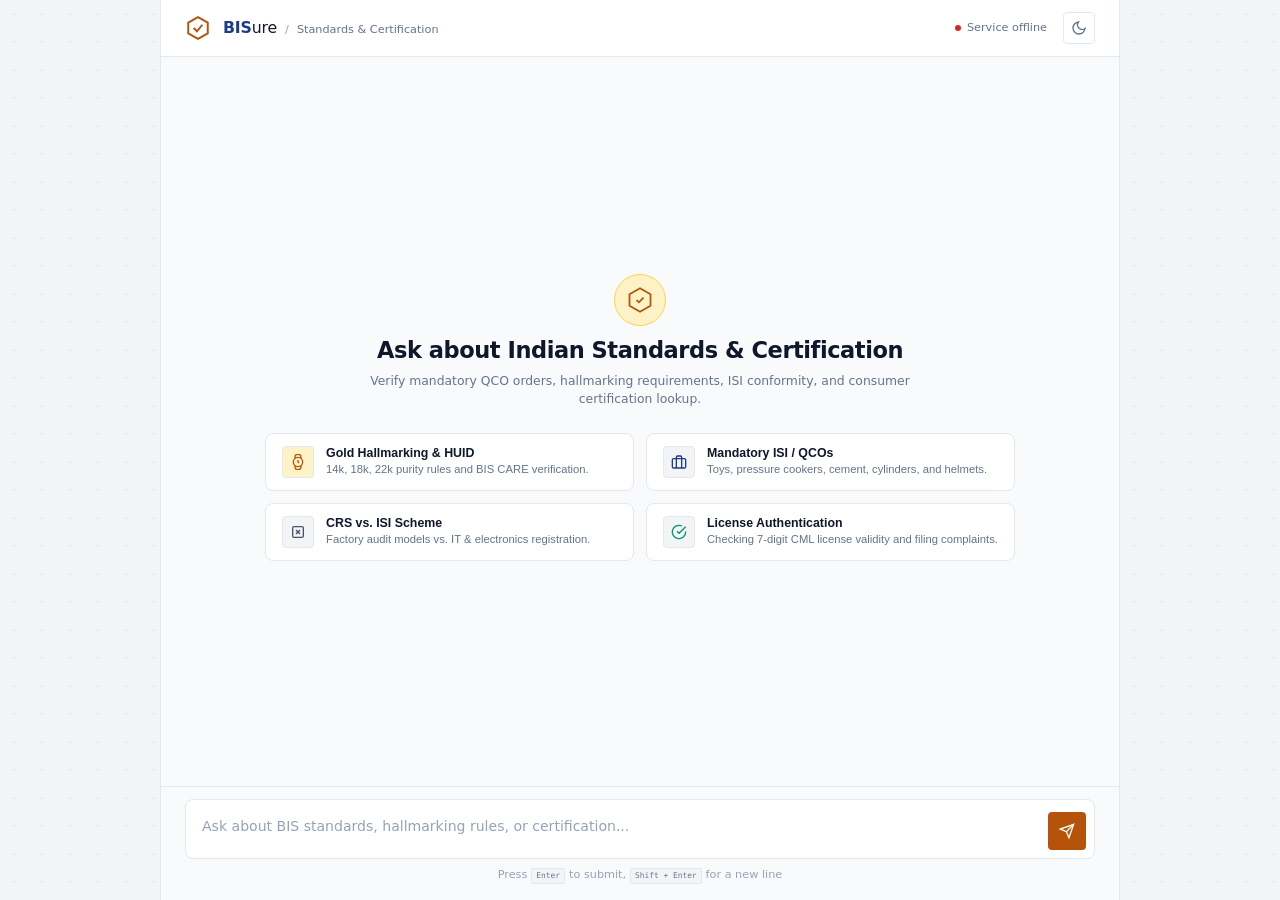
==== index.html @ bd4b6038 "Add files via upload" ====
<!DOCTYPE html>
<html lang="en">
<head>
  <meta charset="UTF-8" />
  <meta name="viewport" content="width=device-width, initial-scale=1.0" />
  <title>BISure — Indian Standards Assistant</title>
  <link rel="stylesheet" href="style.css" />
</head>
<body>
  <main class="chat-app" role="main">
    <header class="chat-header">
      <div class="brand-group">
        <!-- Geometric Hexagonal Certification Stamp Icon -->
        <svg class="brand-mark" viewBox="0 0 24 24" fill="none" stroke="currentColor" stroke-width="1.8" aria-hidden="true">
          <polygon points="12 2 21 7 21 17 12 22 3 17 3 7 12 2"></polygon>
          <polyline points="8 12 11 15 16 9"></polyline>
        </svg>
        <div class="brand-text">
          <h1 class="brand-title"><span class="brand-bold">BIS</span>ure</h1>
          <span class="brand-divider" aria-hidden="true">/</span>
          <span class="brand-tag">Standards &amp; Certification</span>
        </div>
      </div>

      <div class="header-controls">
        <div id="connection-status" class="status-indicator" role="status" title="Checking the local BISure service">
          <span class="status-dot" aria-hidden="true"></span>
          <span class="status-label">Checking service</span>
        </div>

        <button id="theme-toggle" class="theme-toggle-btn" type="button" aria-label="Switch color theme" title="Toggle theme">
          <svg class="theme-icon sun-icon" viewBox="0 0 24 24" fill="none" stroke="currentColor" stroke-width="2" aria-hidden="true">
            <circle cx="12" cy="12" r="5"></circle>
            <line x1="12" y1="1" x2="12" y2="3"></line>
            <line x1="12" y1="21" x2="12" y2="23"></line>
            <line x1="4.22" y1="4.22" x2="5.64" y2="5.64"></line>
            <line x1="18.36" y1="18.36" x2="19.78" y2="19.78"></line>
            <line x1="1" y1="12" x2="3" y2="12"></line>
            <line x1="21" y1="12" x2="23" y2="12"></line>
            <line x1="4.22" y1="19.78" x2="5.64" y2="18.36"></line>
            <line x1="18.36" y1="5.64" x2="19.78" y2="4.22"></line>
          </svg>
          <svg class="theme-icon moon-icon" viewBox="0 0 24 24" fill="none" stroke="currentColor" stroke-width="2" aria-hidden="true">
            <path d="M21 12.79A9 9 0 1 1 11.21 3 7 7 0 0 0 21 12.79z"></path>
          </svg>
        </button>
      </div>
    </header>

    <section id="message-list" class="message-list" aria-live="polite" aria-label="Conversation thread">
      <!-- Domain-Specific Empty State -->
      <div id="empty-state" class="empty-state">
        <div class="empty-hero">
          <div class="hero-stamp" aria-hidden="true">
            <svg viewBox="0 0 24 24" fill="none" stroke="currentColor" stroke-width="1.5">
              <polygon points="12 2 21 7 21 17 12 22 3 17 3 7 12 2"></polygon>
              <polyline points="9 12 11 14 15 10"></polyline>
            </svg>
          </div>
          <h2 class="hero-heading">Ask about Indian Standards &amp; Certification</h2>
          <p class="hero-subtext">
            Verify mandatory QCO orders, hallmarking requirements, ISI conformity, and consumer certification lookup.
          </p>
        </div>

        <div class="category-grid" aria-label="Sample questions">
          <button type="button" class="category-card" data-prompt="What are the mandatory gold hallmarking rules, carats covered, and how to verify a 6-digit HUID?">
            <div class="card-icon card-icon-gold">
              <svg viewBox="0 0 24 24" fill="none" stroke="currentColor" stroke-width="2" aria-hidden="true">
                <circle cx="12" cy="12" r="7"></circle>
                <polyline points="12 9 12 12 13.5 13.5"></polyline>
                <path d="M16.51 17.35l-.35 3.83a2 2 0 0 1-2 1.82H9.83a2 2 0 0 1-2-1.82l-.35-3.83m.01-10.7l.35-3.83A2 2 0 0 1 9.83 1h4.35a2 2 0 0 1 2 1.82l.35 3.83"></path>
              </svg>
            </div>
            <div class="card-text">
              <span class="card-title">Gold Hallmarking &amp; HUID</span>
              <span class="card-desc">14k, 18k, 22k purity rules and BIS CARE verification.</span>
            </div>
          </button>

          <button type="button" class="category-card" data-prompt="Which consumer and industrial products fall under mandatory ISI certification under QCOs?">
            <div class="card-icon card-icon-navy">
              <svg viewBox="0 0 24 24" fill="none" stroke="currentColor" stroke-width="2" aria-hidden="true">
                <rect x="2" y="7" width="20" height="14" rx="2" ry="2"></rect>
                <path d="M16 21V5a2 2 0 0 0-2-2h-4a2 2 0 0 0-2 2v16"></path>
              </svg>
            </div>
            <div class="card-text">
              <span class="card-title">Mandatory ISI / QCOs</span>
              <span class="card-desc">Toys, pressure cookers, cement, cylinders, and helmets.</span>
            </div>
          </button>

          <button type="button" class="category-card" data-prompt="What is the difference between the ISI mark scheme and the Compulsory Registration Scheme (CRS) for electronics?">
            <div class="card-icon card-icon-slate">
              <svg viewBox="0 0 24 24" fill="none" stroke="currentColor" stroke-width="2" aria-hidden="true">
                <rect x="4" y="4" width="16" height="16" rx="2"></rect>
                <line x1="9" y1="9" x2="15" y2="15"></line>
                <line x1="15" y1="9" x2="9" y2="15"></line>
              </svg>
            </div>
            <div class="card-text">
              <span class="card-title">CRS vs. ISI Scheme</span>
              <span class="card-desc">Factory audit models vs. IT &amp; electronics registration.</span>
            </div>
          </button>

          <button type="button" class="category-card" data-prompt="How can a consumer check if a manufacturer's CML number on an ISI mark is authentic?">
            <div class="card-icon card-icon-teal">
              <svg viewBox="0 0 24 24" fill="none" stroke="currentColor" stroke-width="2" aria-hidden="true">
                <path d="M22 11.08V12a10 10 0 1 1-5.93-9.14"></path>
                <polyline points="22 4 12 14.01 9 11.01"></polyline>
              </svg>
            </div>
            <div class="card-text">
              <span class="card-title">License Authentication</span>
              <span class="card-desc">Checking 7-digit CML license validity and filing complaints.</span>
            </div>
          </button>
        </div>
      </div>
    </section>

    <div class="input-container">
      <form id="chat-form" class="chat-form" autocomplete="off">
        <label for="user-input" class="visually-hidden">Question for BIS Assistant</label>
        <div class="input-wrapper">
          <textarea
            id="user-input"
            name="query"
            placeholder="Ask about BIS standards, hallmarking rules, or certification..."
            required
            rows="1"
            aria-describedby="input-hint"
          ></textarea>
          <button id="send-button" type="submit" aria-label="Send query">
            <svg class="send-icon" viewBox="0 0 24 24" fill="none" stroke="currentColor" stroke-width="2" aria-hidden="true">
              <line x1="22" y1="2" x2="11" y2="13"></line>
              <polygon points="22 2 15 22 11 13 2 9 22 2"></polygon>
            </svg>
            <svg class="spinner-icon" viewBox="0 0 24 24" fill="none" stroke="currentColor" stroke-width="2.5" aria-hidden="true" hidden>
              <circle cx="12" cy="12" r="9" stroke-opacity="0.25"></circle>
              <path d="M12 3a9 9 0 0 1 9 9" stroke-linecap="round"></path>
            </svg>
          </button>
        </div>
        <p id="input-hint" class="input-hint">Press <kbd>Enter</kbd> to submit, <kbd>Shift + Enter</kbd> for a new line</p>
      </form>
    </div>
  </main>

  <script src="config.js"></script>
  <script src="script.js"></script>
</body>
</html>
---- style.css ----
/* BISure Assistant — Production CSS */
/* Strict zero-dependency stylesheet optimized for low-end devices */

*, *::before, *::after { 
  box-sizing: border-box; 
}

[hidden] {
  display: none !important;
}

/* Base Light Theme Tokens */
:root {
  --font-sans: system-ui, -apple-system, BlinkMacSystemFont, "Segoe UI", Roboto, "Helvetica Neue", Arial, sans-serif;
  --font-mono: "SF Mono", "Segoe UI Menlo", Consolas, monospace;

  /* Spacing Scale */
  --space-0: 0px;
  --space-1: 4px;
  --space-2: 8px;
  --space-3: 12px;
  --space-4: 16px;
  --space-5: 20px;
  --space-6: 24px;
  --space-8: 32px;

  /* Typography */
  --font-size-xs: 0.75rem;
  --font-size-sm: 0.825rem;
  --font-size-base: 0.9375rem;
  --font-size-md: 1.05rem;
  --font-size-lg: 1.25rem;
  --font-size-xl: 1.5rem;

  --radius-sm: 4px;
  --radius-md: 8px;
  --radius-lg: 12px;

  /* Animations strictly transform/opacity */
  --duration-fast: 150ms;
  --duration-base: 250ms;
  --ease-standard: cubic-bezier(0.16, 1, 0.3, 1);

  /* Light Theme Colors */
  --color-canvas: #f2f4f7;
  --color-app-bg: #f9fafb;
  --color-surface: #ffffff;
  --color-surface-elevated: #f3f4f6;
  --color-border: #e2e8f0;
  --color-border-subtle: #cbd5e1;

  --color-text: #0f172a;
  --color-text-muted: #64748b;
  --color-text-subtle: #94a3b8;

  /* Brand Colors: Deep BIS Navy & Hallmarking Gold */
  --color-primary: #1e3a8a;
  --color-primary-hover: #172554;
  --color-accent: #b45309;
  --color-accent-hover: #92400e;
  --color-accent-subtle: #fef3c7;
  --color-accent-border: #fcd34d;

  --color-user-bg: #f0f4fa;
  --color-user-border: #cbd5e1;
  --color-assistant-bg: #ffffff;
  --color-assistant-border: #e2e8f0;
  --color-assistant-accent: #1e3a8a;

  --color-error: #dc2626;
  --color-error-bg: #fef2f2;
  --color-error-border: #fca5a5;

  --color-success: #059669;
  --color-focus: #1e3a8a;

  /* Single-layer shadow for 2GB performance */
  --shadow-sm: 0 1px 2px rgba(0, 0, 0, 0.05);
  --shadow-md: 0 2px 6px rgba(0, 0, 0, 0.08);
}

/* Explicit Dark Theme via Attribute or Media Fallback */
:root[data-theme="dark"] {
  --color-canvas: #090d16;
  --color-app-bg: #0d1322;
  --color-surface: #131b2e;
  --color-surface-elevated: #1a243d;
  --color-border: #1e293b;
  --color-border-subtle: #334155;

  --color-text: #f8fafc;
  --color-text-muted: #94a3b8;
  --color-text-subtle: #64748b;

  --color-primary: #60a5fa;
  --color-primary-hover: #93c5fd;
  --color-accent: #f59e0b;
  --color-accent-hover: #fbbf24;
  --color-accent-subtle: #241c0f;
  --color-accent-border: #78350f;

  --color-user-bg: #1e293b;
  --color-user-border: #334155;
  --color-assistant-bg: #131b2e;
  --color-assistant-border: #1e293b;
  --color-assistant-accent: #f59e0b;

  --color-error: #f87171;
  --color-error-bg: #281414;
  --color-error-border: #7f1d1d;

  --color-success: #34d399;
  --color-focus: #60a5fa;

  --shadow-sm: none;
  --shadow-md: none;
}

@media (prefers-color-scheme: dark) {
  :root:not([data-theme="light"]) {
    --color-canvas: #090d16;
    --color-app-bg: #0d1322;
    --color-surface: #131b2e;
    --color-surface-elevated: #1a243d;
    --color-border: #1e293b;
    --color-border-subtle: #334155;

    --color-text: #f8fafc;
    --color-text-muted: #94a3b8;
    --color-text-subtle: #64748b;

    --color-primary: #60a5fa;
    --color-primary-hover: #93c5fd;
    --color-accent: #f59e0b;
    --color-accent-hover: #fbbf24;
    --color-accent-subtle: #241c0f;
    --color-accent-border: #78350f;

    --color-user-bg: #1e293b;
    --color-user-border: #334155;
    --color-assistant-bg: #131b2e;
    --color-assistant-border: #1e293b;
    --color-assistant-accent: #f59e0b;

    --color-error: #f87171;
    --color-error-bg: #281414;
    --color-error-border: #7f1d1d;

    --color-success: #34d399;
    --color-focus: #60a5fa;

    --shadow-sm: none;
    --shadow-md: none;
  }
}

/* ---------- Global Body & Desktop Texture ---------- */
html, body {
  height: 100%;
  margin: 0;
  font-family: var(--font-sans);
  font-size: var(--font-size-base);
  line-height: 1.5;
  color: var(--color-text);
  background-color: var(--color-canvas);
  -webkit-font-smoothing: antialiased;
  transition: background-color var(--duration-fast), color var(--duration-fast);
}

/* Subtle dot-grid void pattern restricted to desktop viewports */
@media (min-width: 960px) {
  body {
    background-image: radial-gradient(var(--color-border) 1px, transparent 1px);
    background-size: 28px 28px;
  }
}

.visually-hidden {
  position: absolute;
  width: 1px;
  height: 1px;
  padding: 0;
  margin: -1px;
  overflow: hidden;
  clip: rect(0, 0, 0, 0);
  white-space: nowrap;
  border: 0;
}

/* ---------- Core Layout ---------- */
.chat-app {
  display: flex;
  flex-direction: column;
  height: 100dvh;
  max-width: 960px; /* Widened for presentation scale without mobile stretching */
  margin: 0 auto;
  width: 100%;
  background-color: var(--color-app-bg);
  border-left: 1px solid var(--color-border);
  border-right: 1px solid var(--color-border);
  position: relative;
  overflow: hidden;
}

/* ---------- Header ---------- */
.chat-header {
  display: flex;
  align-items: center;
  justify-content: space-between;
  padding: var(--space-3) var(--space-6);
  background-color: var(--color-surface);
  border-bottom: 1px solid var(--color-border);
  z-index: 10;
}

.brand-group {
  display: flex;
  align-items: center;
  gap: var(--space-3);
}

.brand-mark {
  width: 26px;
  height: 26px;
  color: var(--color-accent);
  flex-shrink: 0;
}

.brand-text {
  display: flex;
  align-items: baseline;
  gap: var(--space-2);
}

.brand-title {
  margin: 0;
  font-size: var(--font-size-md);
  font-weight: 500;
  letter-spacing: -0.01em;
  color: var(--color-text);
}

.brand-bold {
  font-weight: 800;
  color: var(--color-primary);
}

.brand-divider {
  color: var(--color-text-subtle);
  font-size: var(--font-size-xs);
}

.brand-tag {
  font-size: var(--font-size-xs);
  color: var(--color-text-muted);
  font-weight: 400;
}

.header-controls {
  display: flex;
  align-items: center;
  gap: var(--space-4);
}

.status-indicator {
  display: flex;
  align-items: center;
  gap: 6px;
  font-size: var(--font-size-xs);
  color: var(--color-text-muted);
}

.status-dot {
  width: 6px;
  height: 6px;
  background-color: var(--color-success);
  border-radius: 50%;
}

.status-indicator.is-offline .status-dot {
  background-color: var(--color-error);
}

.status-indicator.is-checking .status-dot {
  background-color: var(--color-accent);
  animation: statusPulse 1.2s ease-in-out infinite;
}

@keyframes statusPulse {
  50% { opacity: 0.45; }
}

.theme-toggle-btn {
  display: flex;
  align-items: center;
  justify-content: center;
  width: 32px;
  height: 32px;
  padding: 0;
  border: 1px solid var(--color-border);
  background-color: var(--color-surface);
  color: var(--color-text-muted);
  border-radius: var(--radius-sm);
  cursor: pointer;
  transition: color var(--duration-fast), border-color var(--duration-fast);
}

.theme-toggle-btn:hover {
  color: var(--color-text);
  border-color: var(--color-text-muted);
}

.theme-icon {
  width: 16px;
  height: 16px;
}

/* Sun/moon icon swap based on applied theme */
:root[data-theme="dark"] .sun-icon { display: block; }
:root[data-theme="dark"] .moon-icon { display: none; }
:root:not([data-theme="dark"]) .sun-icon { display: none; }
:root:not([data-theme="dark"]) .moon-icon { display: block; }

@media (prefers-color-scheme: dark) {
  :root:not([data-theme="light"]):not([data-theme="dark"]) .sun-icon { display: block; }
  :root:not([data-theme="light"]):not([data-theme="dark"]) .moon-icon { display: none; }
}

/* ---------- Empty State & Categorization Grid ---------- */
.empty-state {
  display: flex;
  flex-direction: column;
  align-items: center;
  justify-content: center;
  flex: 1;
  max-width: 800px;
  margin: auto;
  padding: var(--space-8) var(--space-6);
  text-align: center;
  gap: var(--space-6);
}

.hero-stamp {
  display: inline-flex;
  align-items: center;
  justify-content: center;
  width: 52px;
  height: 52px;
  color: var(--color-accent);
  background-color: var(--color-accent-subtle);
  border: 1px solid var(--color-accent-border);
  border-radius: 50%;
  margin-bottom: var(--space-2);
}

.hero-stamp svg {
  width: 28px;
  height: 28px;
}

.hero-heading {
  margin: 0 0 var(--space-1);
  font-size: var(--font-size-xl);
  font-weight: 700;
  letter-spacing: -0.02em;
  color: var(--color-text);
}

.hero-subtext {
  max-width: 540px;
  margin: 0 auto;
  font-size: var(--font-size-sm);
  color: var(--color-text-muted);
  line-height: 1.5;
}

.category-grid {
  display: grid;
  grid-template-columns: repeat(2, 1fr);
  gap: var(--space-3);
  width: 100%;
}

.category-card {
  display: flex;
  align-items: flex-start;
  gap: var(--space-3);
  padding: var(--space-3) var(--space-4);
  background-color: var(--color-surface);
  border: 1px solid var(--color-border);
  border-radius: var(--radius-md);
  cursor: pointer;
  text-align: left;
  transition: transform var(--duration-fast), border-color var(--duration-fast);
}

.category-card:hover {
  border-color: var(--color-primary);
  transform: translateY(-1px);
}

.card-icon {
  display: flex;
  align-items: center;
  justify-content: center;
  width: 32px;
  height: 32px;
  border-radius: var(--radius-sm);
  flex-shrink: 0;
  border: 1px solid var(--color-border);
}

.card-icon svg {
  width: 16px;
  height: 16px;
}

.card-icon-gold {
  color: var(--color-accent);
  background-color: var(--color-accent-subtle);
}

.card-icon-navy {
  color: var(--color-primary);
  background-color: var(--color-surface-elevated);
}

.card-icon-slate {
  color: #475569;
  background-color: var(--color-surface-elevated);
}

.card-icon-teal {
  color: var(--color-success);
  background-color: var(--color-surface-elevated);
}

.card-text {
  display: flex;
  flex-direction: column;
}

.card-title {
  font-size: var(--font-size-sm);
  font-weight: 600;
  color: var(--color-text);
}

.card-desc {
  font-size: var(--font-size-xs);
  color: var(--color-text-muted);
  line-height: 1.35;
  margin-top: 2px;
}

/* ---------- Message Viewport ---------- */
.message-list {
  flex: 1;
  overflow-y: auto;
  padding: var(--space-6) var(--space-8) var(--space-8);
  display: flex;
  flex-direction: column;
  gap: var(--space-5);
  overscroll-behavior: contain;
  scrollbar-width: thin;
}

.message {
  display: flex;
  flex-direction: column;
  gap: var(--space-1);
  max-width: 82%;
  width: fit-content;
  word-wrap: break-word;
  position: relative;
  animation: slideUp var(--duration-base) var(--ease-standard);
}

@keyframes slideUp {
  from { opacity: 0; transform: translateY(8px); }
  to { opacity: 1; transform: translateY(0); }
}

/* User Message: Clean pill card */
.message-user {
  align-self: flex-end;
  background-color: var(--color-user-bg);
  border: 1px solid var(--color-user-border);
  border-radius: var(--radius-lg);
  border-bottom-right-radius: 2px;
  padding: var(--space-3) var(--space-4);
}

/* Assistant Message: Distinct Card with Accented Left Spine */
.message-assistant {
  align-self: flex-start;
  background-color: var(--color-assistant-bg);
  border: 1px solid var(--color-assistant-border);
  border-left: 3px solid var(--color-assistant-accent);
  border-radius: var(--radius-md);
  padding: var(--space-3) var(--space-4);
  box-shadow: var(--shadow-sm);
}

.message-role {
  font-size: var(--font-size-xs);
  font-weight: 700;
  text-transform: uppercase;
  letter-spacing: 0.05em;
  color: var(--color-text-muted);
  margin-bottom: 2px;
}

.message-body {
  font-size: var(--font-size-base);
  line-height: 1.6;
  color: var(--color-text);
}

.message-body p {
  margin: 0 0 var(--space-2) 0;
}

.message-body p:last-child {
  margin-bottom: 0;
}

.message-body ul {
  margin: var(--space-1) 0 var(--space-2) 0;
  padding-left: var(--space-4);
}

.message-body li {
  margin-bottom: var(--space-1);
}

.message-body code {
  font-family: var(--font-mono);
  font-size: 0.88em;
  padding: 2px 4px;
  background-color: var(--color-surface-elevated);
  border: 1px solid var(--color-border);
  border-radius: var(--radius-sm);
}

/* Floating Actions Toolbar */
.message-actions {
  position: absolute;
  top: var(--space-2);
  display: inline-flex;
  align-items: center;
  gap: 2px;
  opacity: 0;
  transition: opacity var(--duration-fast);
  z-index: 5;
}

.actions-assistant {
  right: var(--space-2);
}

.actions-user {
  left: calc(-1 * (var(--space-6) + 32px));
}

.message:hover .message-actions,
.message-actions:focus-within {
  opacity: 1;
}

.action-btn {
  width: 26px;
  height: 26px;
  padding: 0;
  border: 1px solid var(--color-border);
  background-color: var(--color-surface);
  color: var(--color-text-muted);
  cursor: pointer;
  border-radius: var(--radius-sm);
  display: flex;
  align-items: center;
  justify-content: center;
  transition: color var(--duration-fast);
}

.action-btn svg {
  width: 13px;
  height: 13px;
}

.action-btn:hover {
  color: var(--color-text);
  border-color: var(--color-text-muted);
}

.action-btn.action-success {
  color: var(--color-success) !important;
}

/* Distinct Typing Indicator */
.typing-indicator {
  align-self: flex-start;
  background-color: var(--color-surface-elevated);
  border: 1px dashed var(--color-border-subtle);
  border-left: 3px solid var(--color-border-subtle);
  border-radius: var(--radius-md);
  padding: var(--space-2) var(--space-4);
}

.typing-body {
  display: flex;
  align-items: center;
  gap: var(--space-2);
  color: var(--color-text-muted);
  font-size: var(--font-size-xs);
}

.typing-glyph {
  width: 14px;
  height: 14px;
  color: var(--color-accent);
}

.typing-dots {
  display: flex;
  gap: 3px;
}

.typing-dots span {
  width: 4px;
  height: 4px;
  background-color: var(--color-text-muted);
  border-radius: 50%;
  animation: typingDot 1s ease-in-out infinite;
}

.typing-dots span:nth-child(2) { animation-delay: 200ms; }
.typing-dots span:nth-child(3) { animation-delay: 400ms; }

@keyframes typingDot {
  0%, 60%, 100% { transform: translateY(0); opacity: 0.4; }
  30% { transform: translateY(-3px); opacity: 1; }
}

/* System Failure Notice */
.message-system {
  align-self: flex-start;
  width: 100%;
  max-width: 82%;
  background-color: var(--color-error-bg);
  border: 1px solid var(--color-error-border);
  border-left: 4px solid var(--color-error);
  border-radius: var(--radius-md);
  padding: var(--space-3) var(--space-4);
  gap: var(--space-2);
  animation: slideUp var(--duration-base) var(--ease-standard);
}

.system-header {
  display: flex;
  align-items: center;
  gap: var(--space-2);
  color: var(--color-error);
}

.system-icon {
  width: 15px;
  height: 15px;
  flex-shrink: 0;
}

.system-title {
  font-size: var(--font-size-xs);
  font-weight: 700;
  text-transform: uppercase;
  letter-spacing: 0.05em;
}

.system-content {
  display: flex;
  align-items: center;
  justify-content: space-between;
  gap: var(--space-3);
}

.system-text {
  margin: 0;
  font-size: var(--font-size-sm);
  color: var(--color-text);
  line-height: 1.4;
}

.system-actions {
  display: flex;
  align-items: center;
  gap: var(--space-2);
  flex-shrink: 0;
}

.dismiss-button {
  padding: 4px var(--space-2);
  font-size: var(--font-size-xs);
  font-family: inherit;
  color: var(--color-text-muted);
  background: transparent;
  border: none;
  cursor: pointer;
}

.dismiss-button:hover {
  color: var(--color-text);
  text-decoration: underline;
}

.retry-button {
  display: inline-flex;
  align-items: center;
  gap: 4px;
  padding: 5px var(--space-3);
  font-size: var(--font-size-xs);
  font-weight: 600;
  font-family: inherit;
  color: #ffffff;
  background-color: var(--color-error);
  border: none;
  border-radius: var(--radius-sm);
  cursor: pointer;
  white-space: nowrap;
}

.retry-button svg {
  width: 12px;
  height: 12px;
}

.retry-button:hover:not(:disabled) {
  opacity: 0.9;
}

.retry-button:disabled {
  opacity: 0.5;
  cursor: not-allowed;
}

/* Collapsible Sources */
.message-sources {
  margin-top: var(--space-2);
  border-top: 1px solid var(--color-border);
  padding-top: var(--space-2);
}

.sources-summary {
  display: inline-flex;
  align-items: center;
  gap: var(--space-2);
  cursor: pointer;
  font-size: var(--font-size-xs);
  font-weight: 600;
  color: var(--color-text-muted);
  user-select: none;
}

.sources-badge {
  display: inline-flex;
  align-items: center;
  justify-content: center;
  padding: 1px 6px;
  font-size: var(--font-size-xs);
  font-weight: 700;
  color: var(--color-primary);
  background-color: var(--color-surface-elevated);
  border: 1px solid var(--color-border);
  border-radius: 9999px;
}

.sources-list {
  margin: var(--space-2) 0 0;
  padding: 0;
  list-style: none;
  display: flex;
  flex-direction: column;
  gap: var(--space-2);
}

.source-item {
  display: flex;
  flex-direction: column;
  gap: 2px;
  padding: var(--space-2) var(--space-3);
  background-color: var(--color-surface-elevated);
  border: 1px solid var(--color-border);
  border-radius: var(--radius-sm);
  font-size: var(--font-size-xs);
}

.source-title {
  font-weight: 600;
  color: var(--color-primary);
}

.source-snippet {
  color: var(--color-text-muted);
  display: -webkit-box;
  -webkit-line-clamp: 3;
  -webkit-box-orient: vertical;
  overflow: hidden;
  text-overflow: ellipsis;
  line-height: 1.4;
}

/* ---------- Sticky Bottom Input Area ---------- */
.input-container {
  position: sticky;
  bottom: 0;
  padding: var(--space-3) var(--space-6) var(--space-4);
  background-color: var(--color-app-bg);
  border-top: 1px solid var(--color-border);
  z-index: 10;
}

.chat-form {
  display: flex;
  flex-direction: column;
  gap: var(--space-1);
}

.input-wrapper {
  display: flex;
  gap: var(--space-2);
  align-items: flex-end;
  background-color: var(--color-surface);
  border: 1px solid var(--color-border);
  border-radius: var(--radius-md);
  padding: var(--space-2) var(--space-2) var(--space-2) var(--space-4);
  transition: border-color var(--duration-fast);
}

.input-wrapper:focus-within {
  border-color: var(--color-focus);
}

#user-input {
  flex: 1;
  min-height: 42px;
  max-height: 140px;
  padding: var(--space-2) 0;
  font-size: var(--font-size-base);
  font-family: var(--font-sans);
  color: var(--color-text);
  background: transparent;
  border: none;
  outline: none;
  resize: none;
  overflow-y: auto;
  line-height: 1.45;
}

#user-input::placeholder {
  color: var(--color-text-subtle);
}

#user-input:disabled {
  opacity: 0.6;
  cursor: not-allowed;
}

/* Send Button: Dedicated Hallmarking Gold/Amber Accent */
#send-button {
  display: flex;
  align-items: center;
  justify-content: center;
  width: 38px;
  height: 38px;
  min-width: 38px;
  border: none;
  background-color: var(--color-accent);
  color: #ffffff;
  border-radius: var(--radius-sm);
  cursor: pointer;
  transition: background-color var(--duration-fast), transform var(--duration-fast);
}

#send-button:hover:not(:disabled) {
  background-color: var(--color-accent-hover);
  transform: scale(1.02);
}

#send-button:active:not(:disabled) {
  transform: scale(0.96);
}

#send-button:disabled {
  opacity: 0.4;
  cursor: not-allowed;
}

#send-button .send-icon {
  width: 16px;
  height: 16px;
}

#send-button .spinner-icon {
  width: 16px;
  height: 16px;
  animation: spin 0.8s linear infinite;
}

@keyframes spin {
  from { transform: rotate(0deg); }
  to { transform: rotate(360deg); }
}

.input-hint {
  display: flex;
  align-items: center;
  justify-content: center;
  gap: var(--space-1);
  font-size: var(--font-size-xs);
  color: var(--color-text-subtle);
  margin: var(--space-1) 0 0;
  user-select: none;
}

.input-hint kbd {
  display: inline-flex;
  align-items: center;
  justify-content: center;
  min-width: 18px;
  height: 16px;
  padding: 0 4px;
  font-size: 0.7em;
  font-family: var(--font-mono);
  background-color: var(--color-surface-elevated);
  border: 1px solid var(--color-border);
  border-radius: 2px;
  color: var(--color-text-muted);
}

:focus-visible {
  outline: 2px solid var(--color-focus);
  outline-offset: 2px;
}

/* ---------- Responsive Breakpoints ---------- */
@media (max-width: 768px) {
  .chat-app {
    border-left: none;
    border-right: none;
  }

  .chat-header {
    padding: var(--space-2) var(--space-4);
  }

  .brand-tag, .brand-divider, .status-indicator {
    display: none;
  }

  .category-grid {
    grid-template-columns: 1fr;
    gap: var(--space-2);
  }

  .message-list {
    padding: var(--space-4) var(--space-4) var(--space-6);
  }

  .message {
    max-width: 90%;
  }

  .input-container {
    padding: var(--space-2) var(--space-4) var(--space-3);
  }

  .actions-user {
    left: auto;
    right: var(--space-2);
    top: calc(-1 * var(--space-4));
  }

  .system-content {
    flex-direction: column;
    align-items: flex-start;
  }

  .system-actions {
    width: 100%;
    justify-content: flex-end;
  }
}
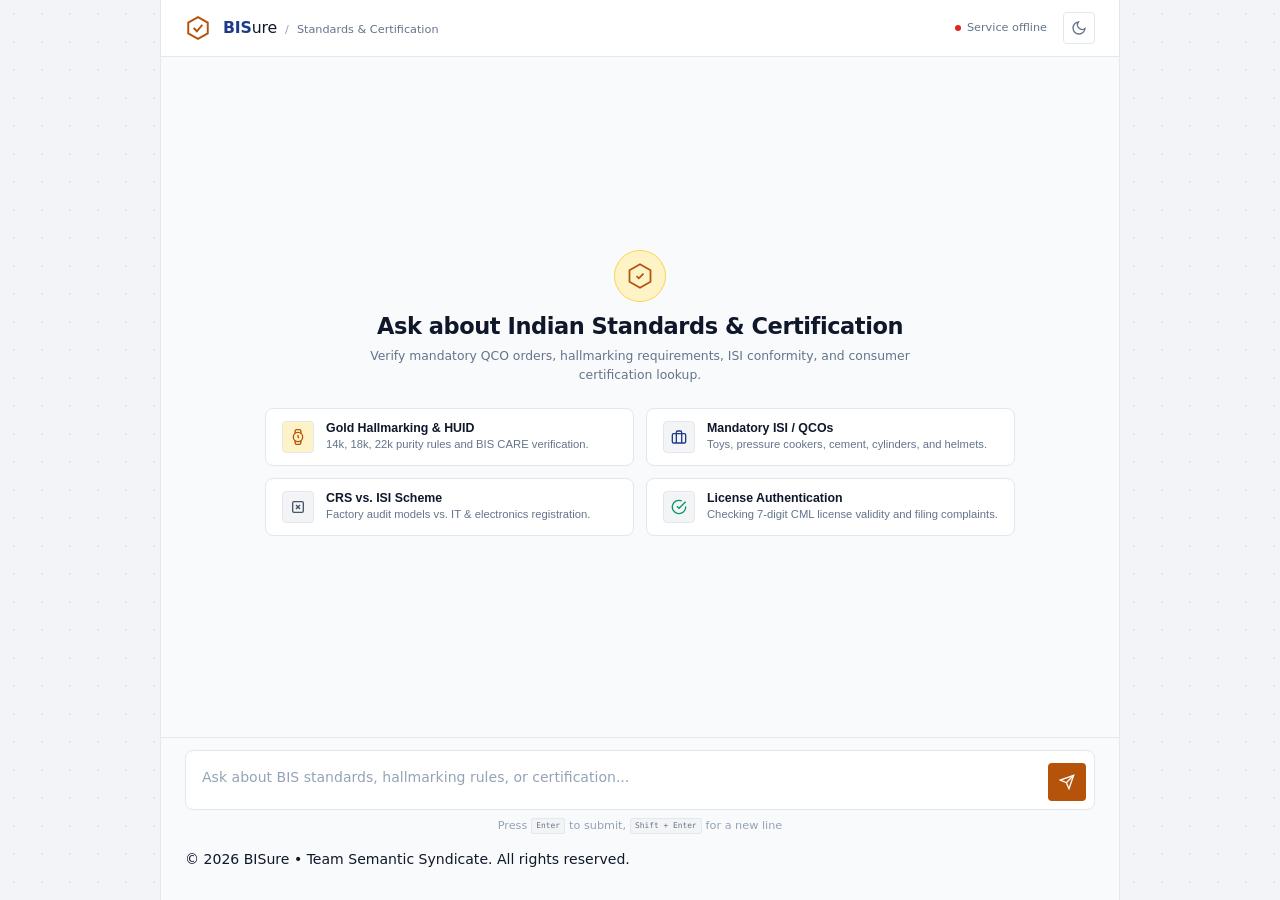
==== commit 5915eda5: "Add footer with copyright information" ====
--- a/index.html
+++ b/index.html
@@ -146,6 +146,9 @@
         </div>
         <p id="input-hint" class="input-hint">Press <kbd>Enter</kbd> to submit, <kbd>Shift + Enter</kbd> for a new line</p>
       </form>
+      <footer class="app-footer">
+        <p class="copyright-text">&copy; 2026 BISure &bull; Team Semantic Syndicate. All rights reserved.</p>
+      </footer>
     </div>
   </main>
 
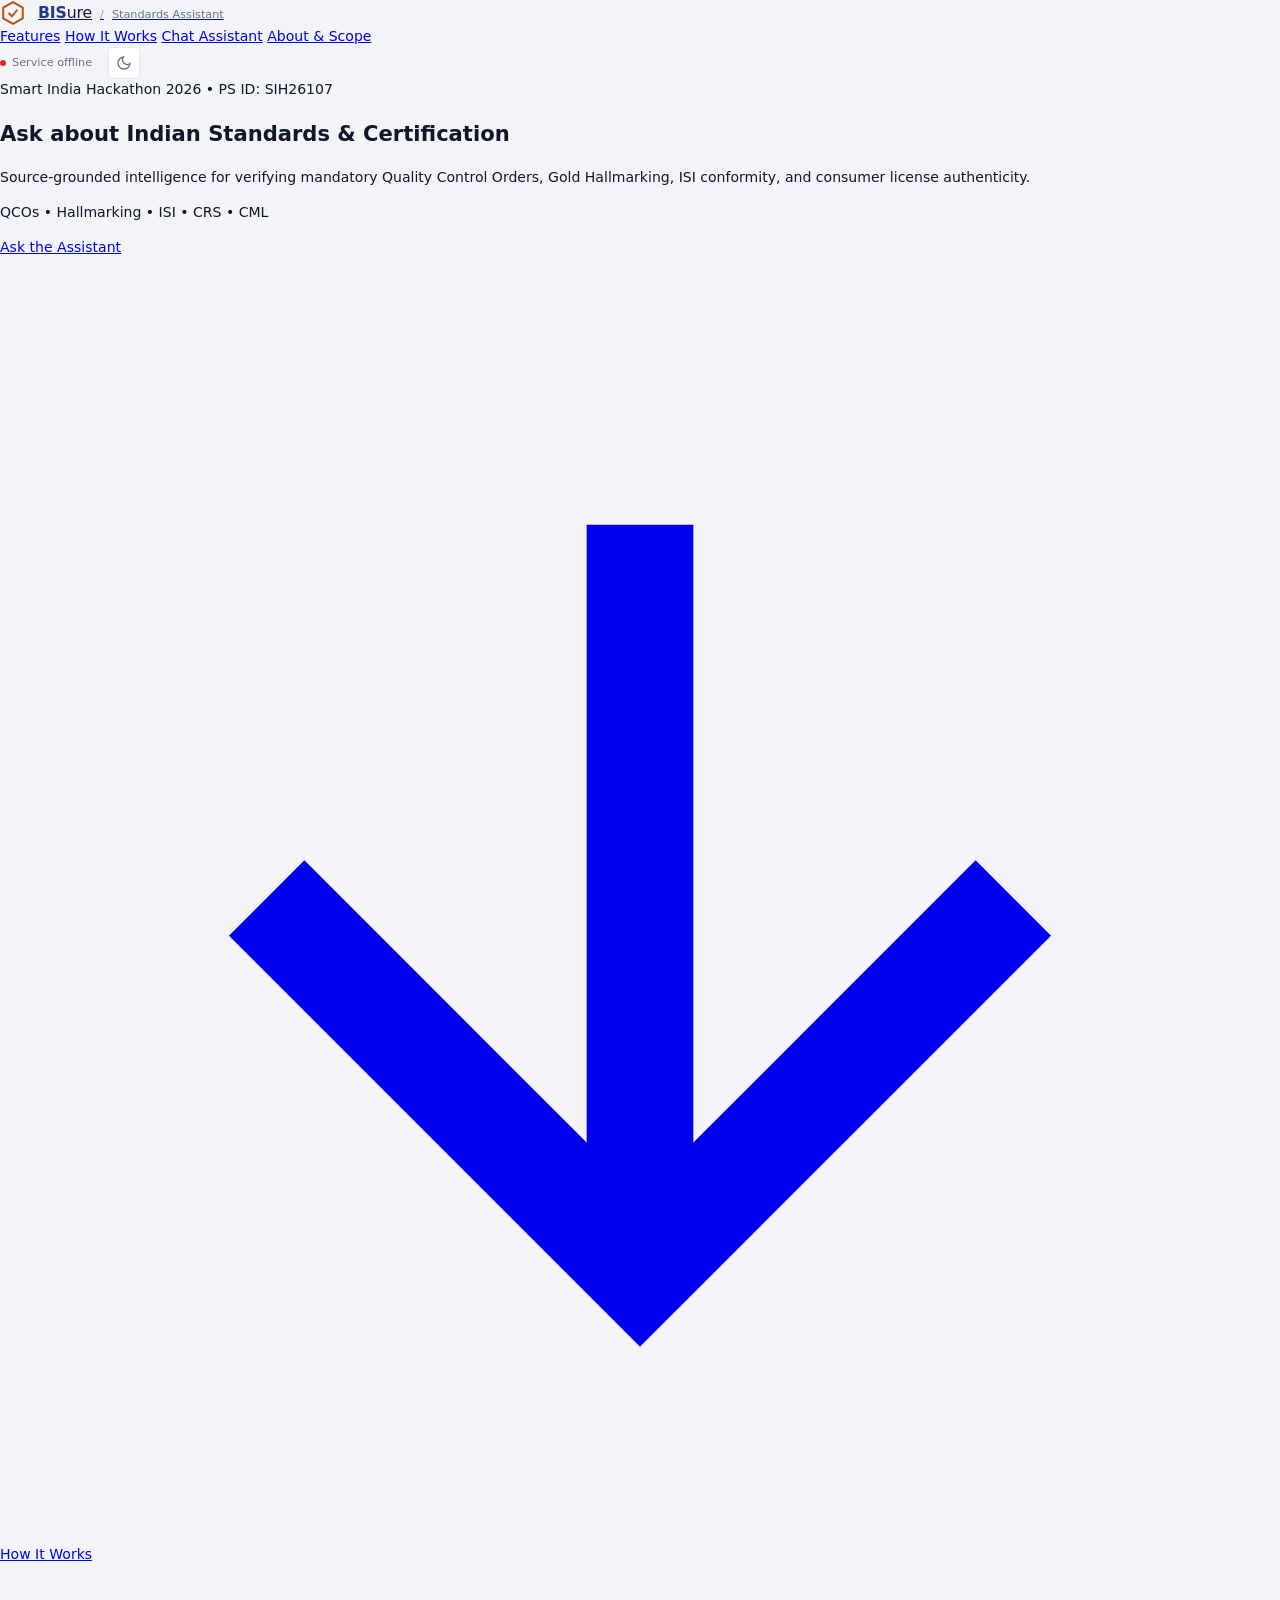
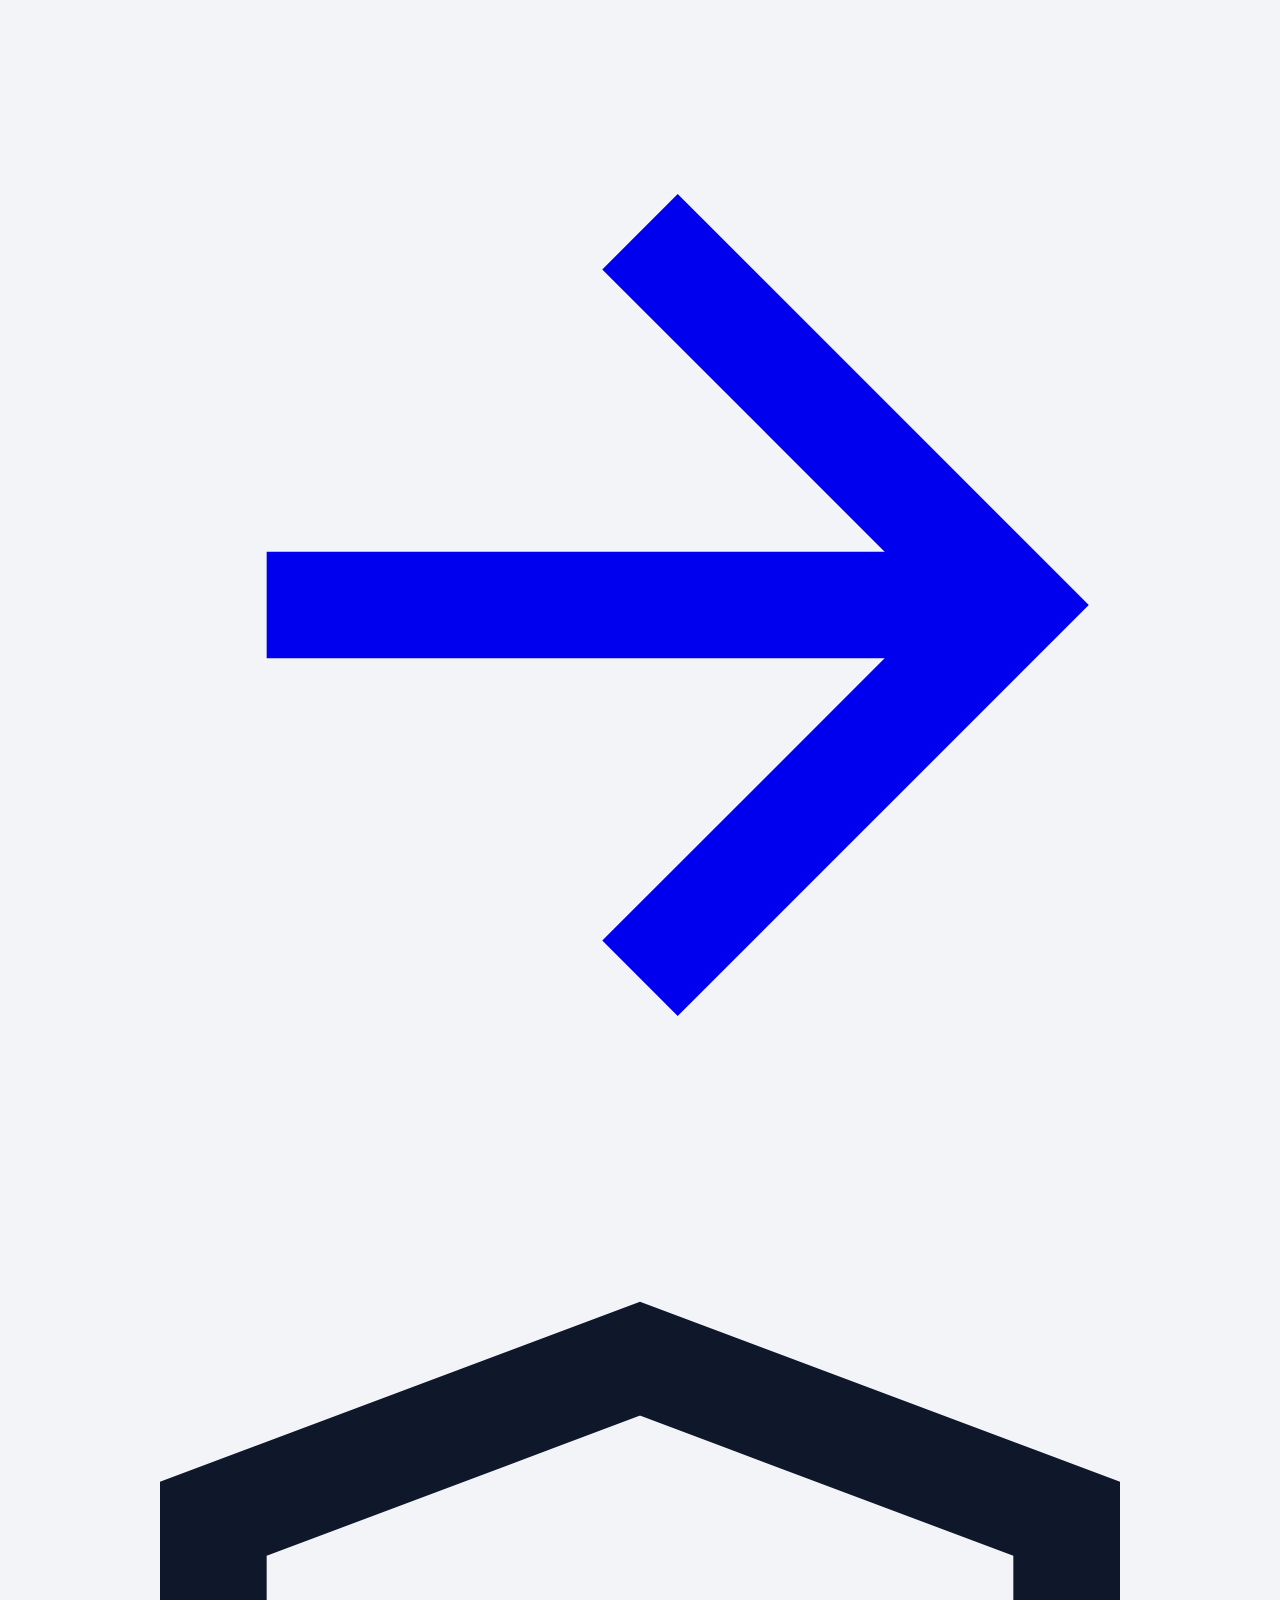
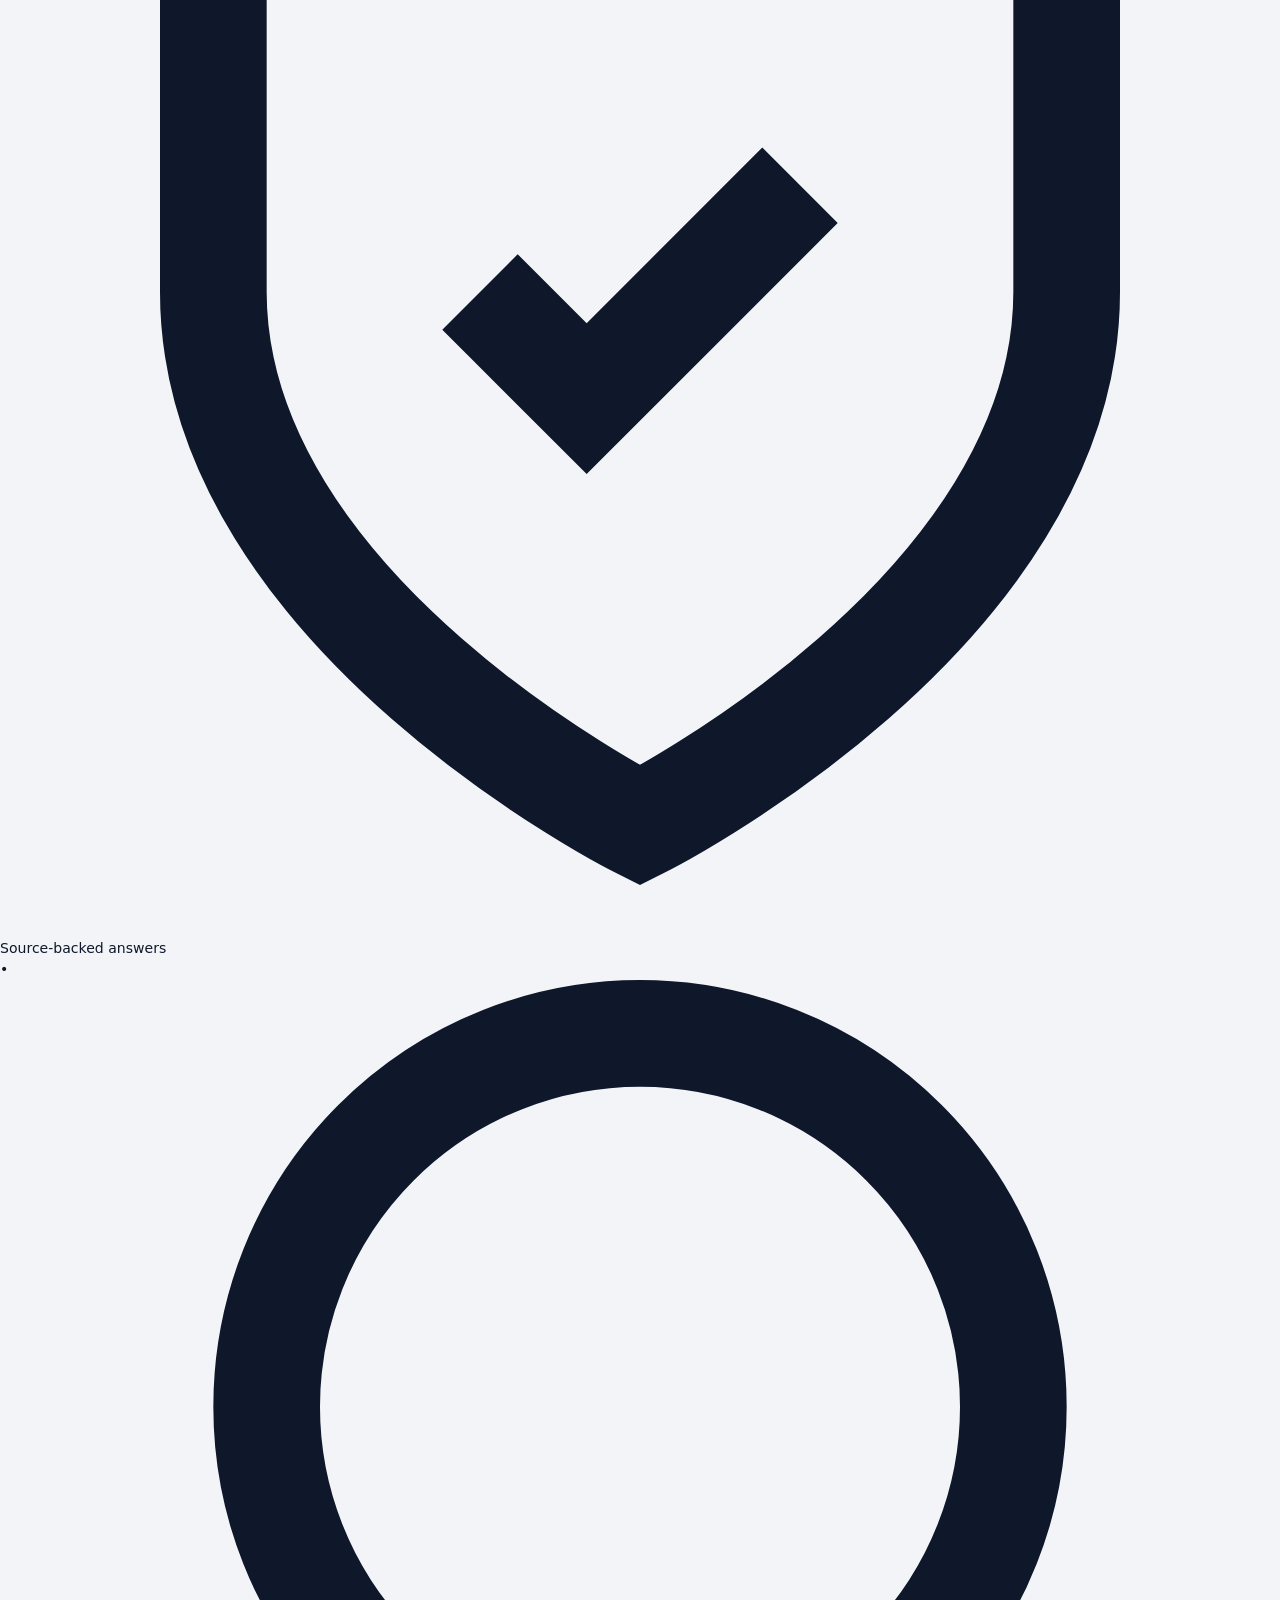
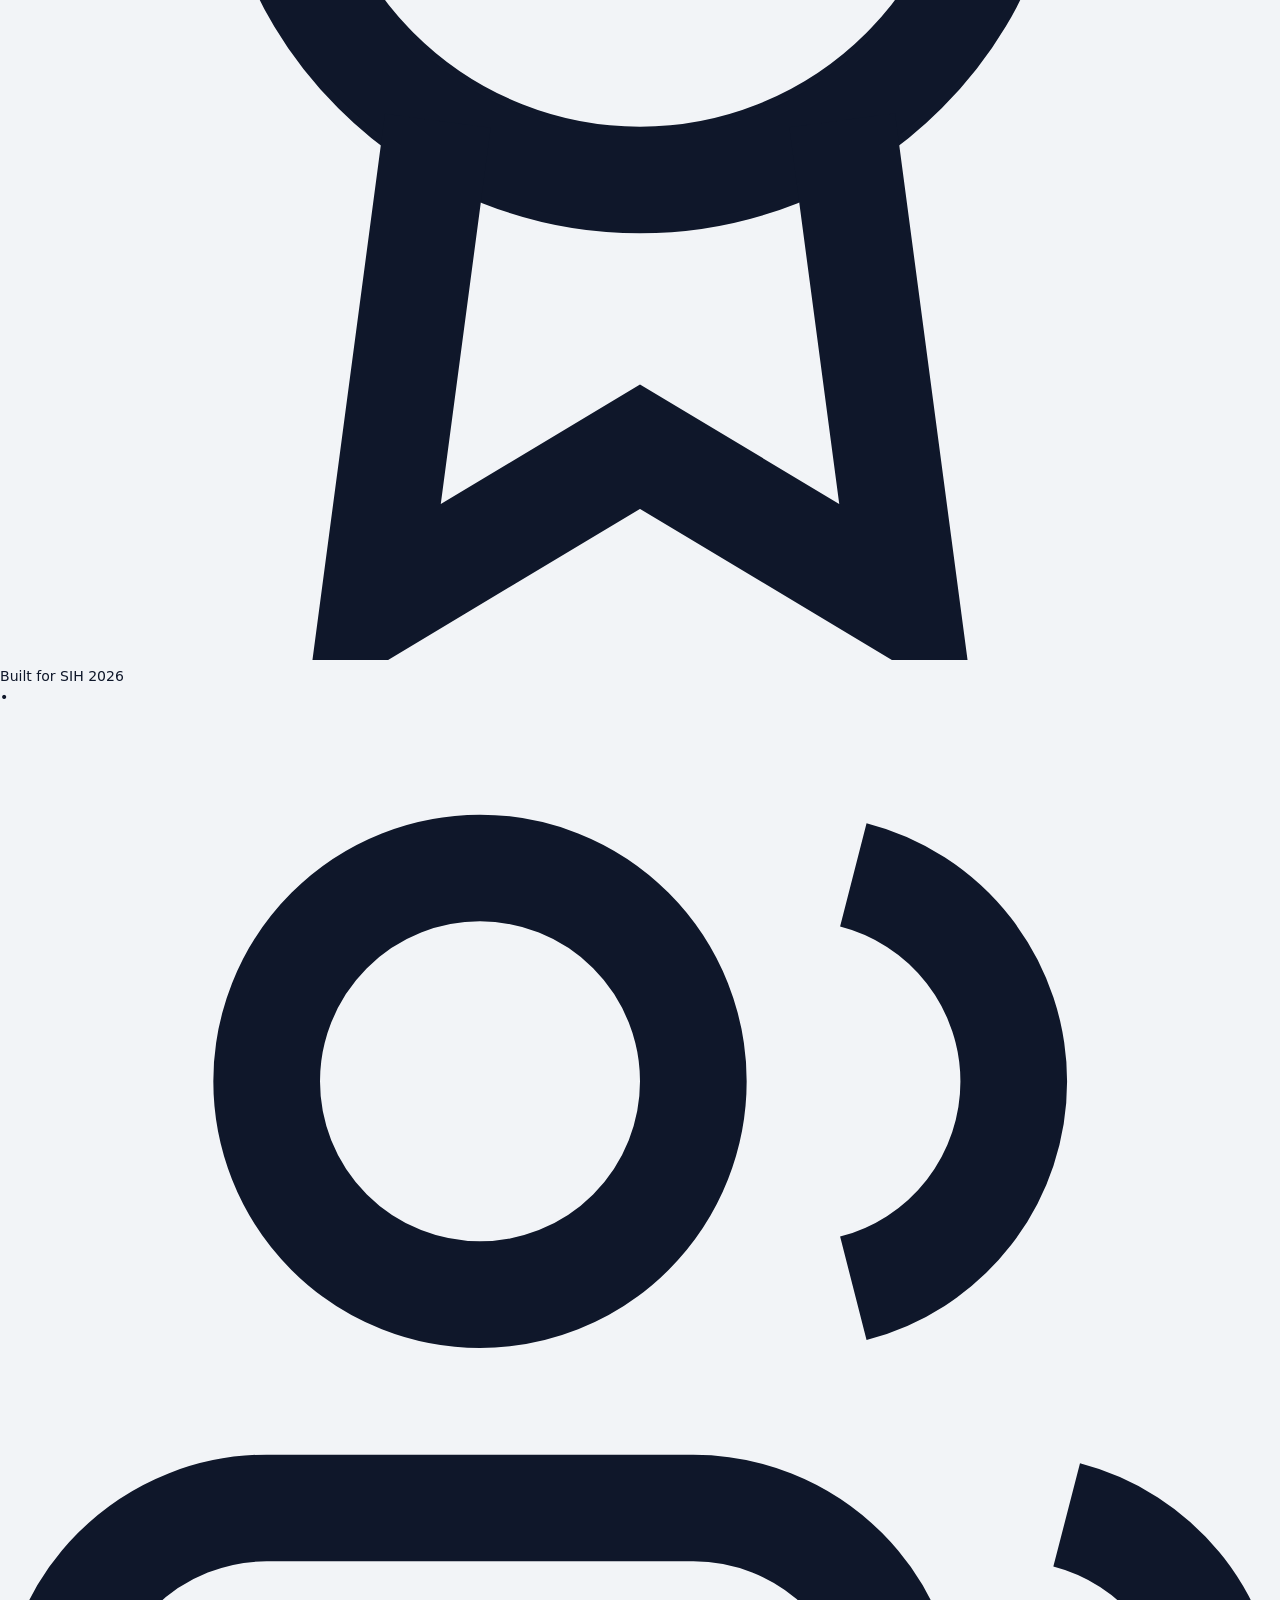
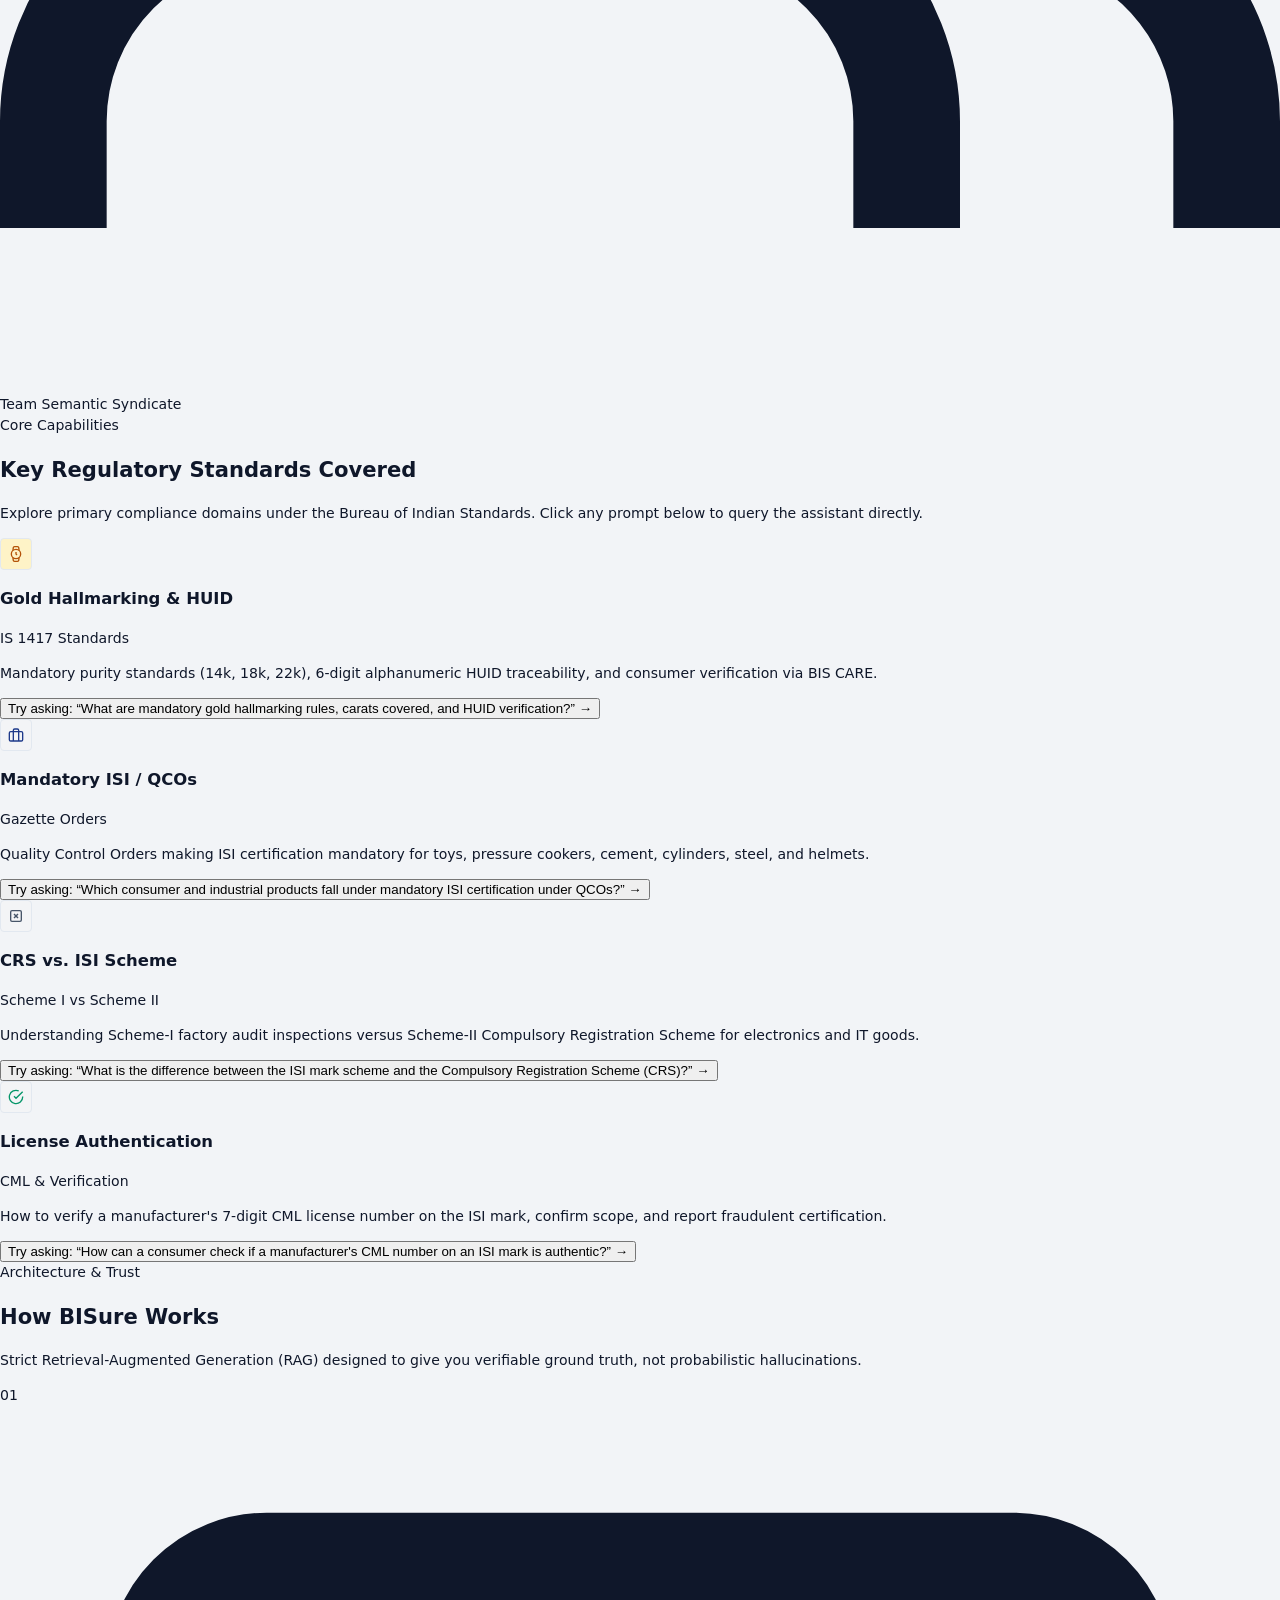
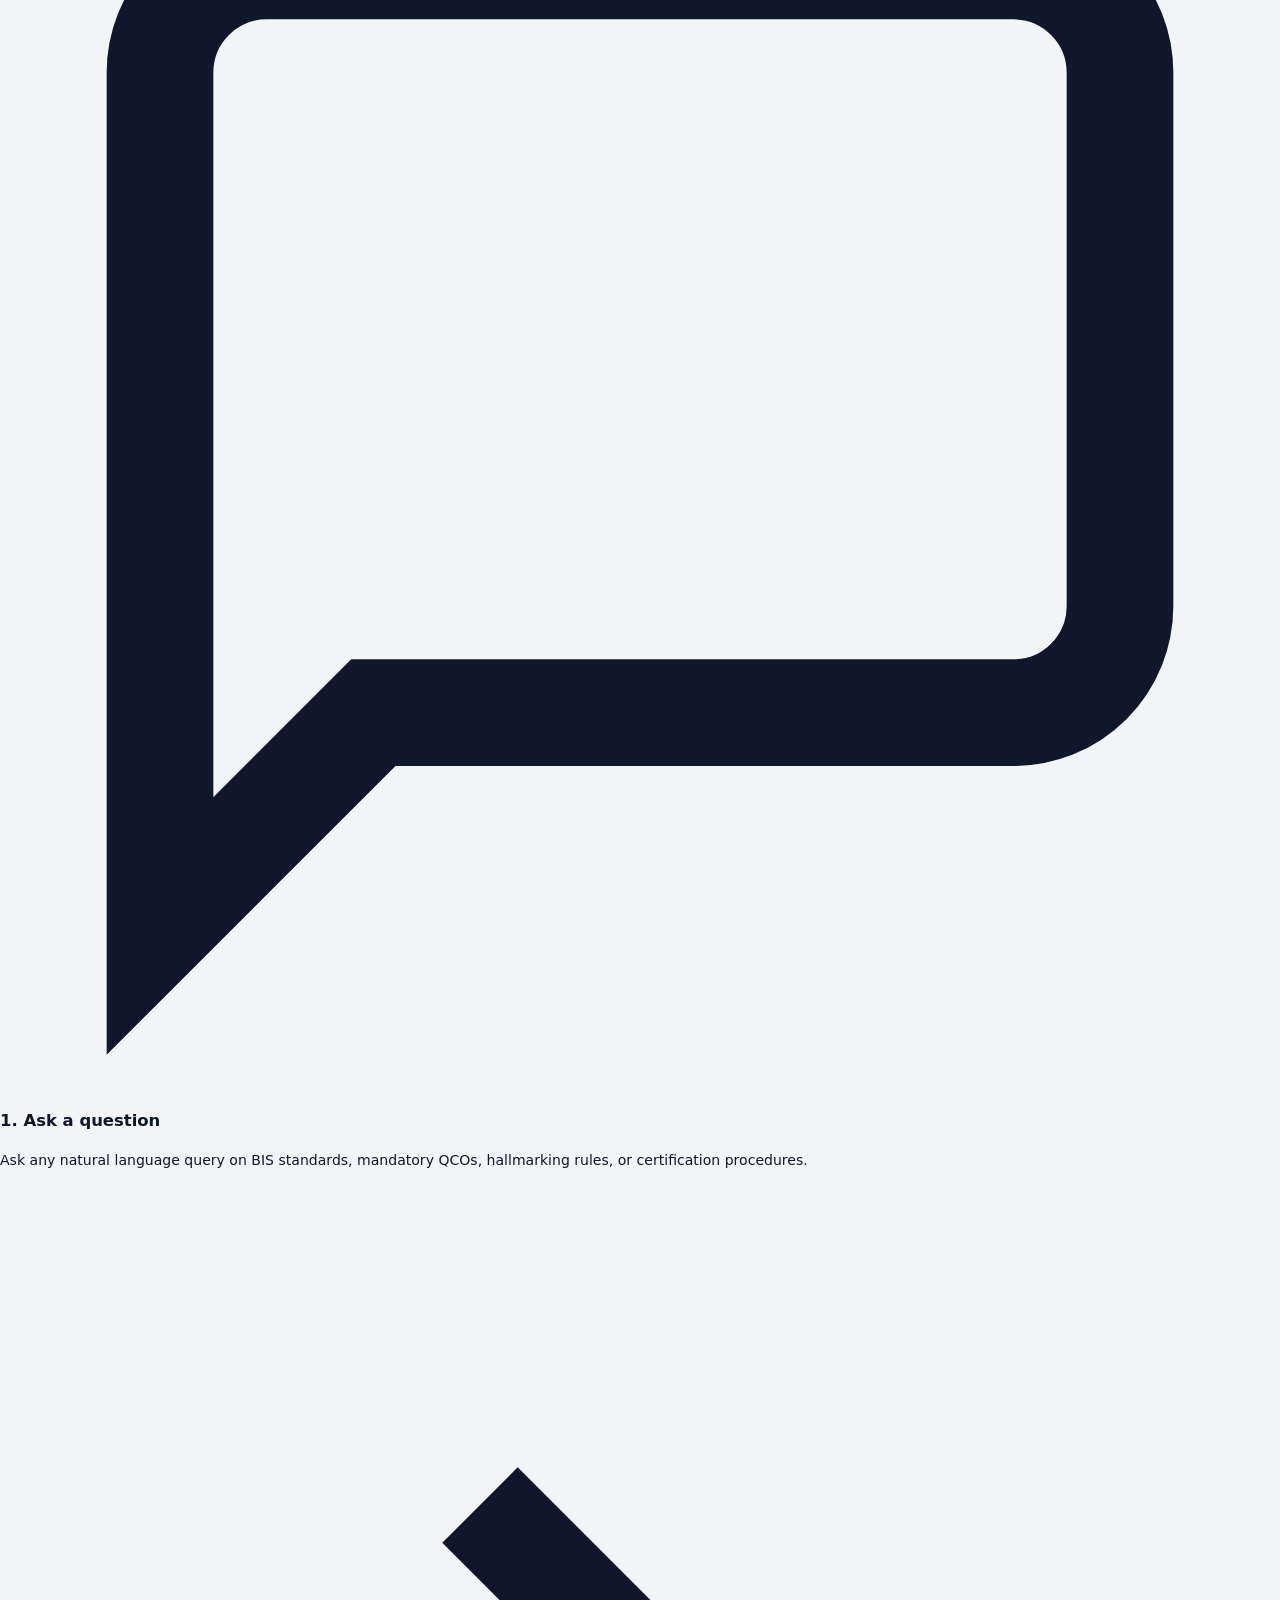
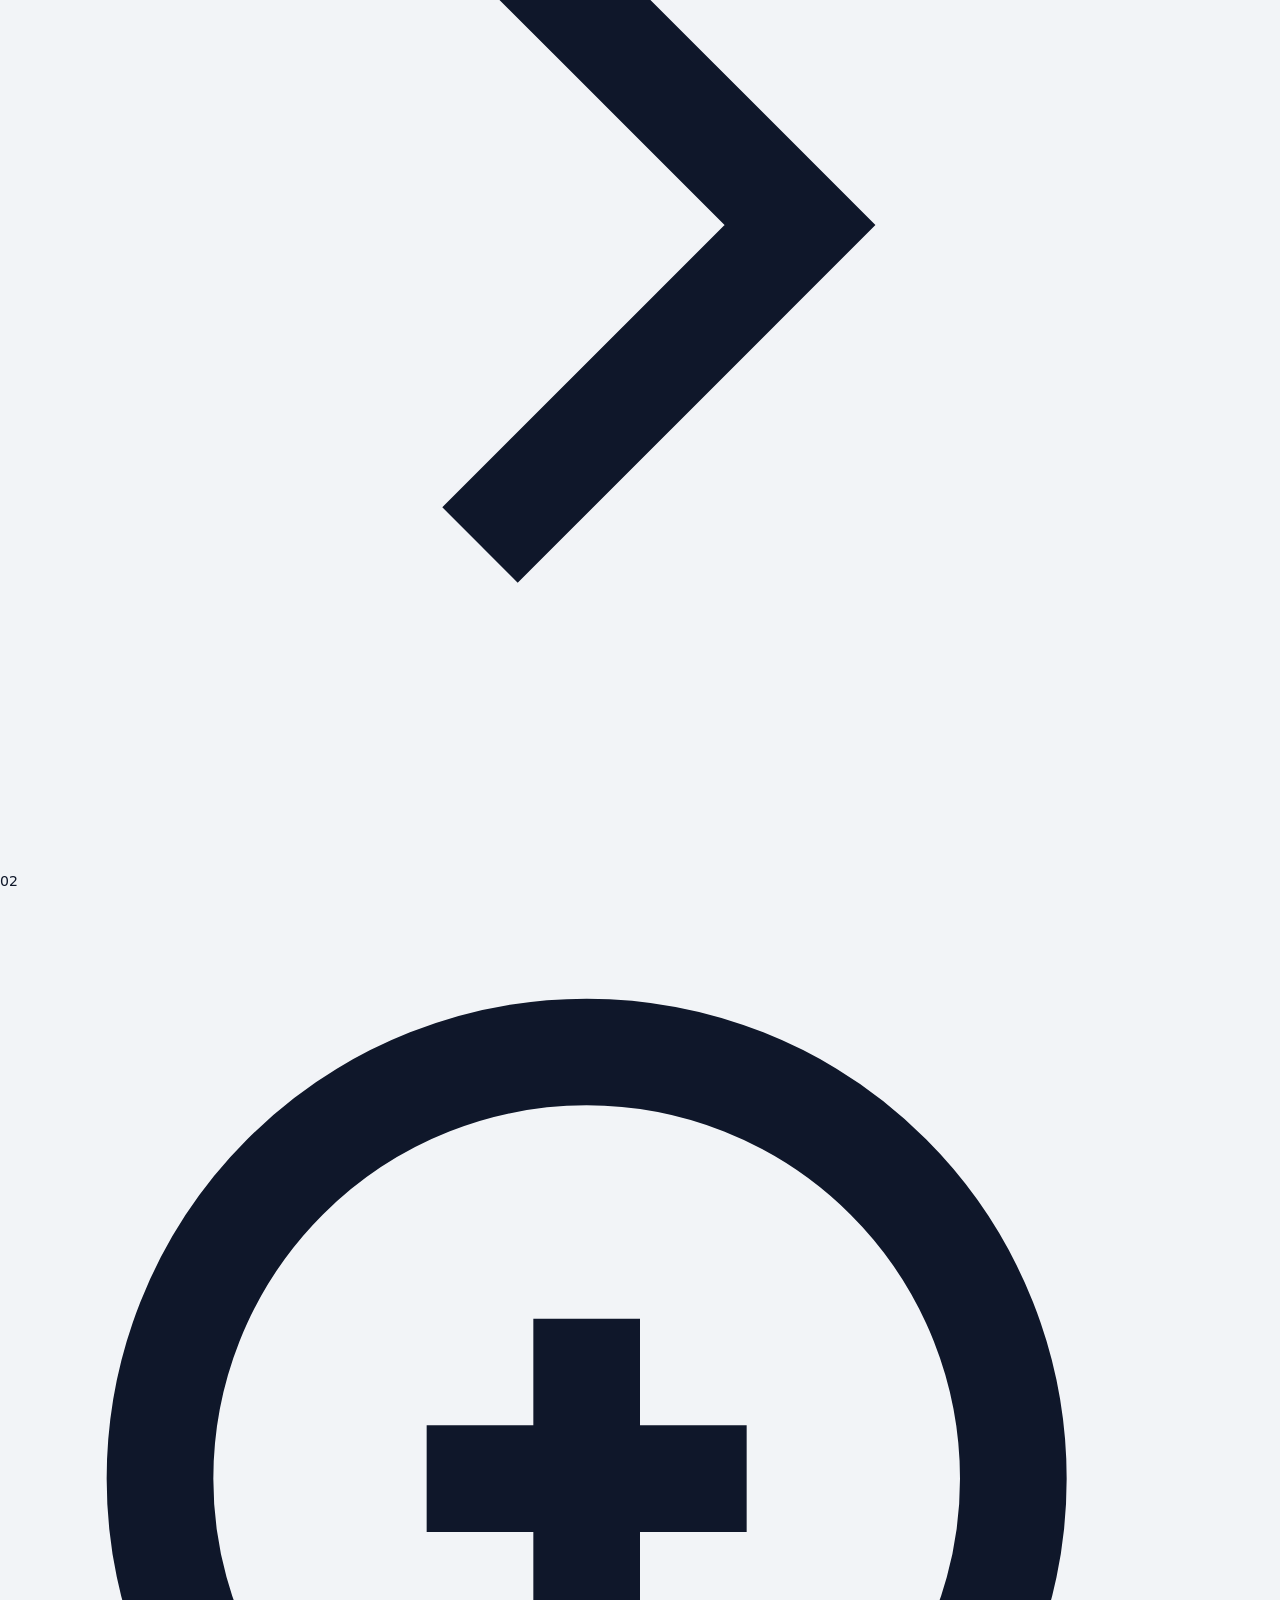
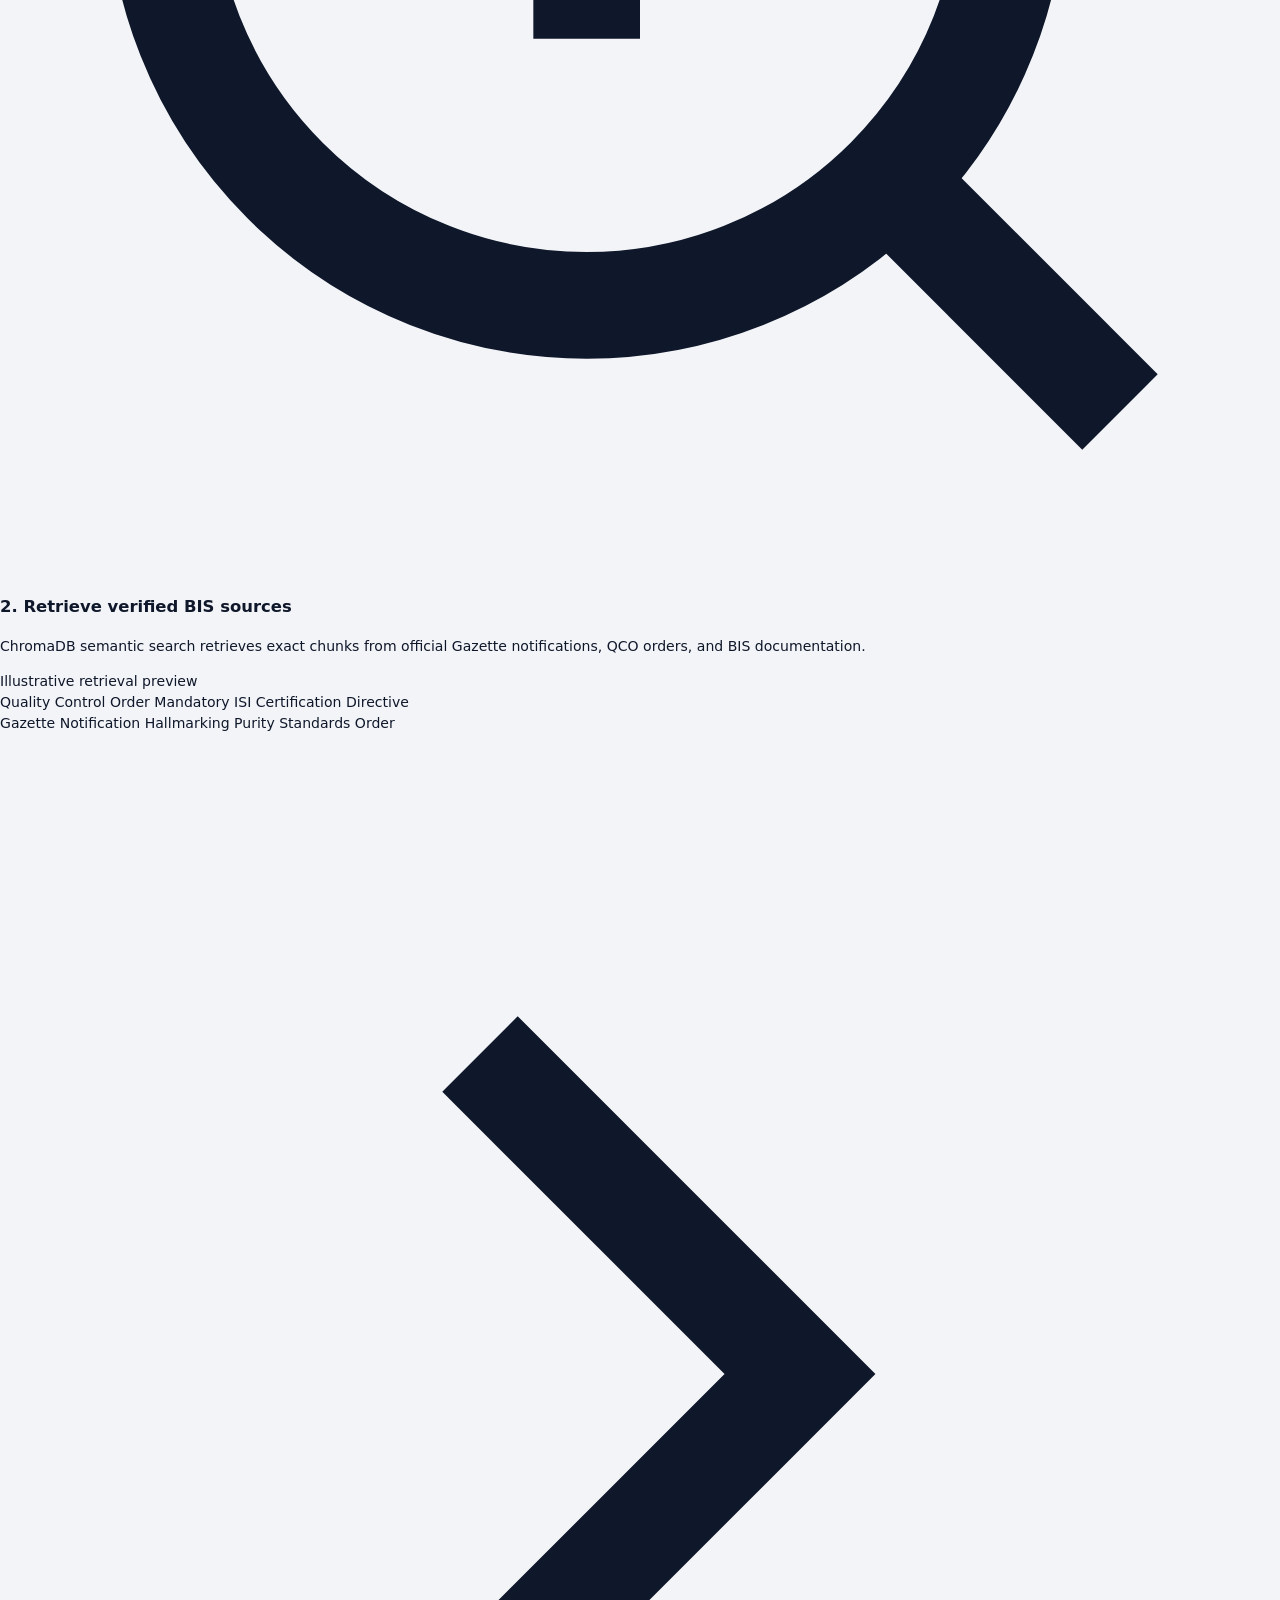
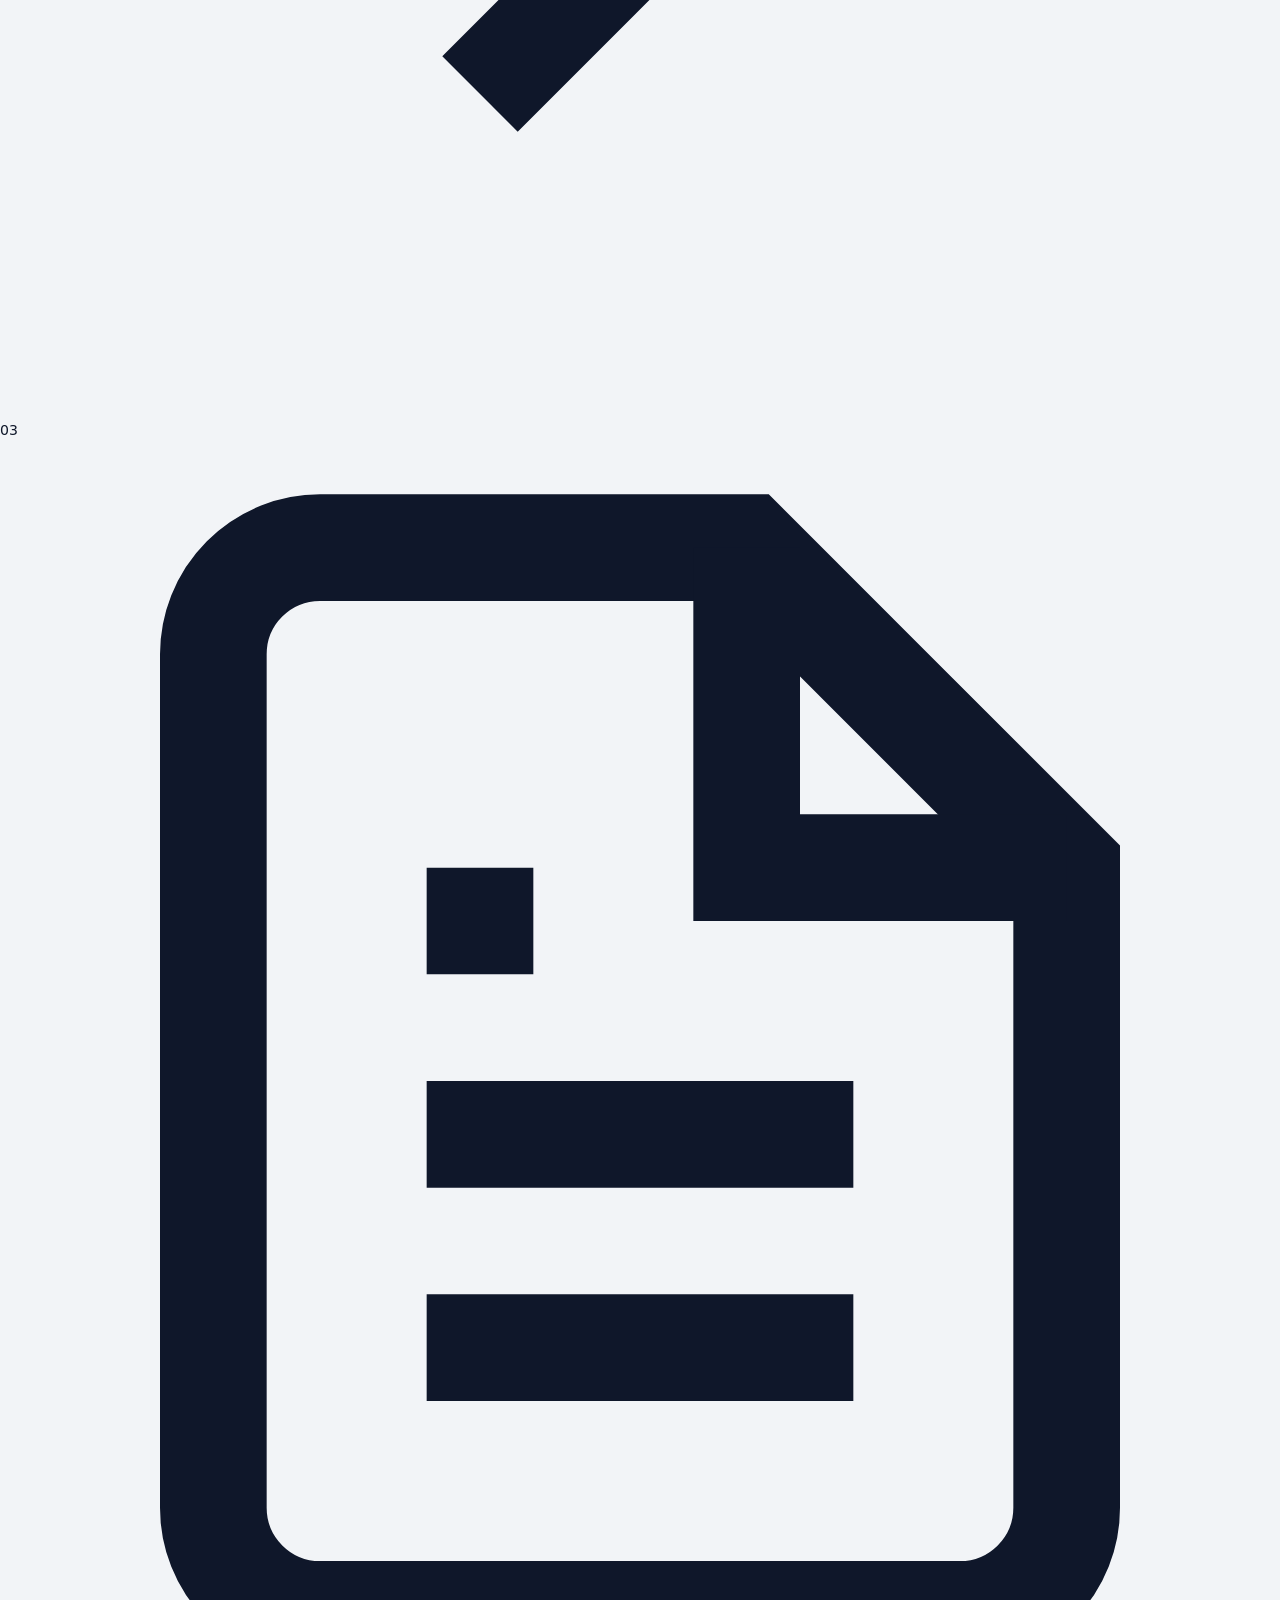
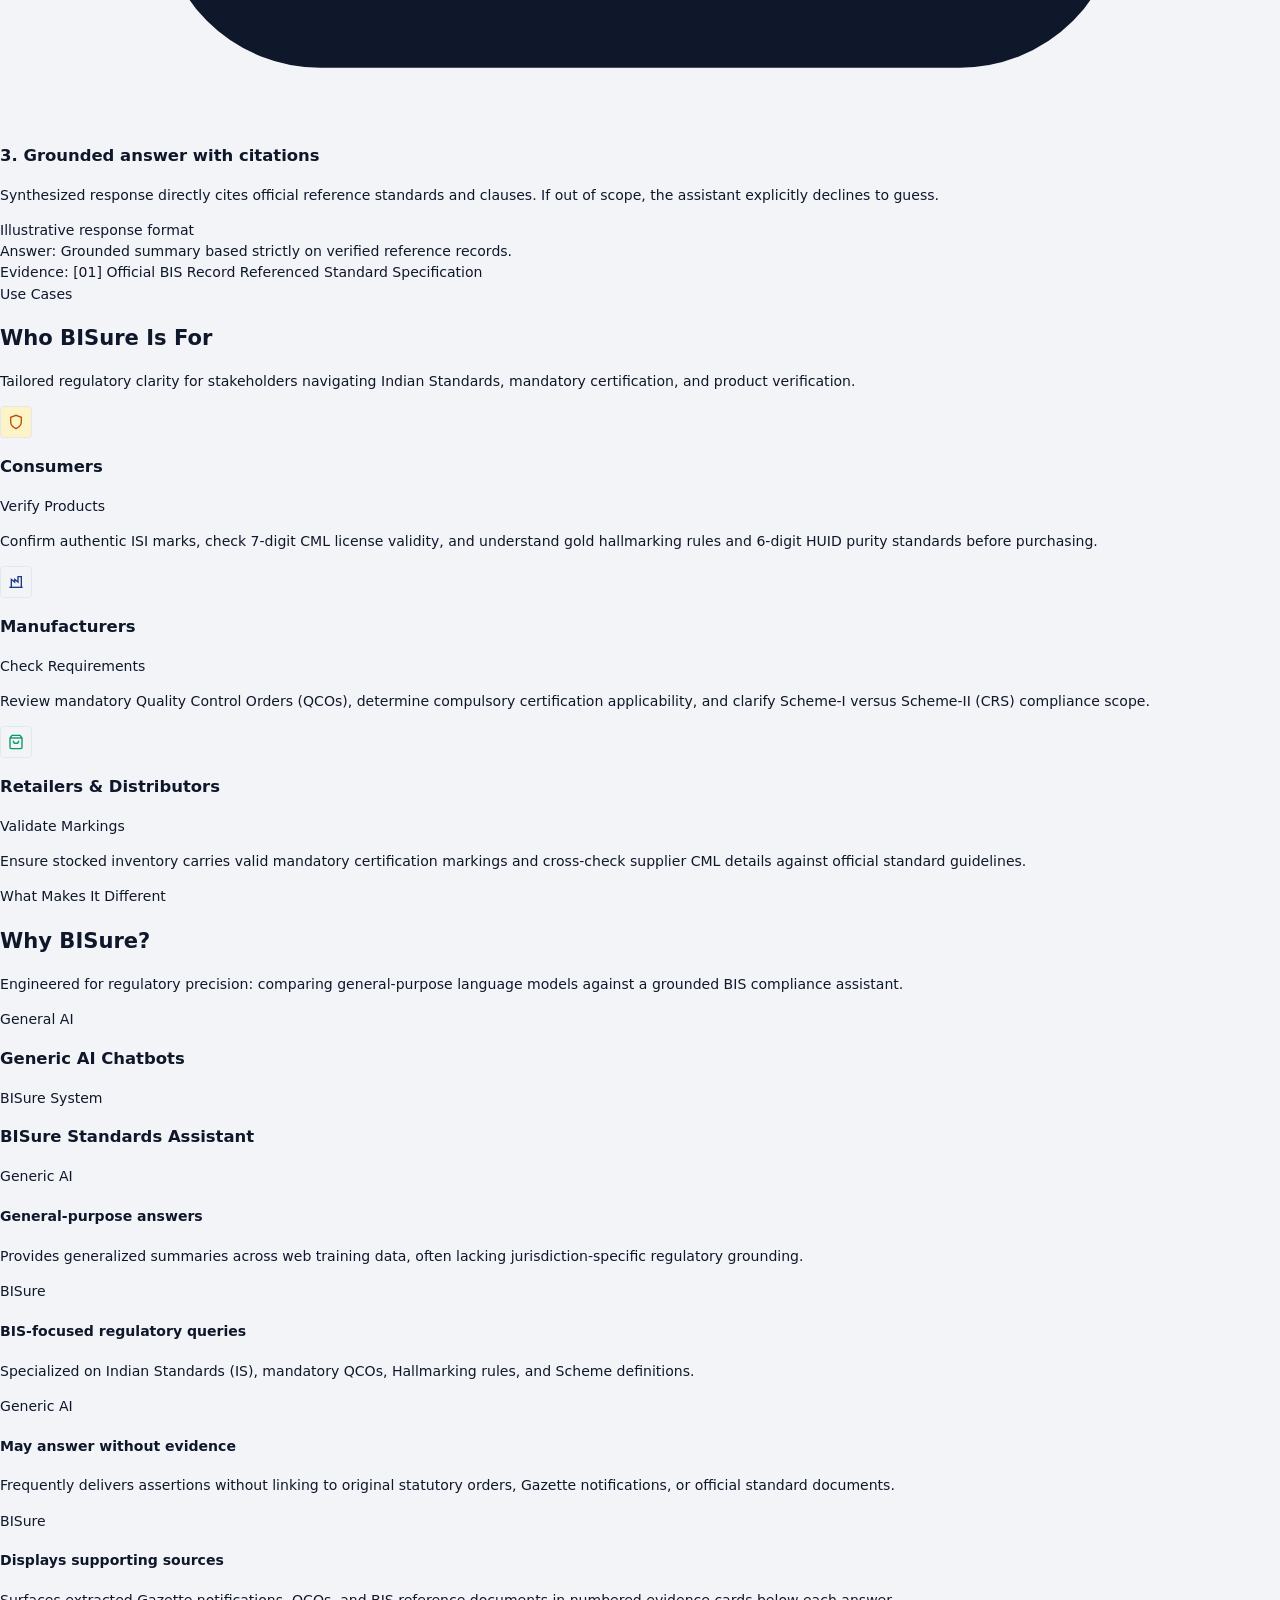
==== commit cd4780e2: "Update UI" ====
--- a/index.html
+++ b/index.html
@@ -3,27 +3,35 @@
 <head>
   <meta charset="UTF-8" />
   <meta name="viewport" content="width=device-width, initial-scale=1.0" />
-  <title>BISure — Indian Standards Assistant</title>
+  <title>BISure — Indian Standards &amp; Regulatory Assistant</title>
   <link rel="stylesheet" href="style.css" />
 </head>
 <body>
-  <main class="chat-app" role="main">
-    <header class="chat-header">
-      <div class="brand-group">
+  <!-- ================= STICKY TOP NAV ================= -->
+  <header class="site-header" role="banner">
+    <div class="nav-container">
+      <a href="#" class="brand-group" aria-label="BISure Home">
         <!-- Geometric Hexagonal Certification Stamp Icon -->
         <svg class="brand-mark" viewBox="0 0 24 24" fill="none" stroke="currentColor" stroke-width="1.8" aria-hidden="true">
           <polygon points="12 2 21 7 21 17 12 22 3 17 3 7 12 2"></polygon>
           <polyline points="8 12 11 15 16 9"></polyline>
         </svg>
         <div class="brand-text">
-          <h1 class="brand-title"><span class="brand-bold">BIS</span>ure</h1>
+          <span class="brand-title"><span class="brand-bold">BIS</span>ure</span>
           <span class="brand-divider" aria-hidden="true">/</span>
-          <span class="brand-tag">Standards &amp; Certification</span>
-        </div>
-      </div>
+          <span class="brand-tag">Standards Assistant</span>
+        </div>
+      </a>
+
+      <nav class="nav-links" aria-label="Main Navigation">
+        <a href="#features" class="nav-link">Features</a>
+        <a href="#how-it-works" class="nav-link">How It Works</a>
+        <a href="#chat" class="nav-link nav-link-highlight">Chat Assistant</a>
+        <a href="#about" class="nav-link">About &amp; Scope</a>
+      </nav>
 
       <div class="header-controls">
-        <div id="connection-status" class="status-indicator" role="status" title="Checking the local BISure service">
+        <div id="connection-status" class="status-indicator" role="status" title="Checking BISure backend service">
           <span class="status-dot" aria-hidden="true"></span>
           <span class="status-label">Checking service</span>
         </div>
@@ -45,112 +53,805 @@
           </svg>
         </button>
       </div>
-    </header>
-
-    <section id="message-list" class="message-list" aria-live="polite" aria-label="Conversation thread">
-      <!-- Domain-Specific Empty State -->
-      <div id="empty-state" class="empty-state">
-        <div class="empty-hero">
-          <div class="hero-stamp" aria-hidden="true">
-            <svg viewBox="0 0 24 24" fill="none" stroke="currentColor" stroke-width="1.5">
+    </div>
+  </header>
+
+  <main>
+    <!-- ================= HERO SECTION ================= -->
+    <section class="hero-section" aria-labelledby="hero-heading">
+      <div class="section-container hero-container">
+        <div class="hero-content">
+          <div class="hero-pill">
+            <span class="pill-dot"></span>
+            <span>Smart India Hackathon 2026 &bull; PS ID: SIH26107</span>
+          </div>
+          <h1 id="hero-heading" class="hero-title">
+            Ask about Indian Standards &amp; Certification
+          </h1>
+          <p class="hero-description">
+            Source-grounded intelligence for verifying mandatory Quality Control Orders, Gold Hallmarking, ISI conformity, and consumer license authenticity.
+          </p>
+          <p class="hero-capabilities">QCOs &bull; Hallmarking &bull; ISI &bull; CRS &bull; CML</p>
+
+          <div class="hero-actions">
+            <a href="#chat" class="btn btn-primary btn-hero-primary">
+              <span>Ask the Assistant</span>
+              <svg class="btn-icon" viewBox="0 0 24 24" fill="none" stroke="currentColor" stroke-width="2" aria-hidden="true">
+                <line x1="12" y1="5" x2="12" y2="19"></line>
+                <polyline points="19 12 12 19 5 12"></polyline>
+              </svg>
+            </a>
+            <a href="#how-it-works" class="btn btn-secondary btn-hero-secondary">
+              <span>How It Works</span>
+              <svg class="btn-icon" viewBox="0 0 24 24" fill="none" stroke="currentColor" stroke-width="2" aria-hidden="true">
+                <line x1="5" y1="12" x2="19" y2="12"></line>
+                <polyline points="12 5 19 12 12 19"></polyline>
+              </svg>
+            </a>
+          </div>
+
+          <!-- Trust Strip -->
+          <div class="trust-strip" aria-label="Project Credibility">
+            <div class="trust-item">
+              <svg class="trust-icon" viewBox="0 0 24 24" fill="none" stroke="currentColor" stroke-width="2" aria-hidden="true">
+                <path d="M12 22s8-4 8-10V5l-8-3-8 3v7c0 6 8 10 8 10z"></path>
+                <polyline points="9 12 11 14 15 10"></polyline>
+              </svg>
+              <span>Source-backed answers</span>
+            </div>
+            <span class="trust-separator" aria-hidden="true">&bull;</span>
+            <div class="trust-item">
+              <svg class="trust-icon" viewBox="0 0 24 24" fill="none" stroke="currentColor" stroke-width="2" aria-hidden="true">
+                <circle cx="12" cy="8" r="7"></circle>
+                <polyline points="8.21 13.89 7 23 12 20 17 23 15.79 13.88"></polyline>
+              </svg>
+              <span>Built for SIH 2026</span>
+            </div>
+            <span class="trust-separator" aria-hidden="true">&bull;</span>
+            <div class="trust-item">
+              <svg class="trust-icon" viewBox="0 0 24 24" fill="none" stroke="currentColor" stroke-width="2" aria-hidden="true">
+                <path d="M17 21v-2a4 4 0 0 0-4-4H5a4 4 0 0 0-4 4v2"></path>
+                <circle cx="9" cy="7" r="4"></circle>
+                <path d="M23 21v-2a4 4 0 0 0-3-3.87"></path>
+                <path d="M16 3.13a4 4 0 0 1 0 7.75"></path>
+              </svg>
+              <span>Team Semantic Syndicate</span>
+            </div>
+          </div>
+        </div>
+      </div>
+    </section>
+
+    <!-- ================= FEATURE GRID ================= -->
+    <section id="features" class="features-section" aria-labelledby="features-heading">
+      <div class="section-container">
+        <div class="section-header">
+          <span class="section-eyebrow">Core Capabilities</span>
+          <h2 id="features-heading" class="section-title">Key Regulatory Standards Covered</h2>
+          <p class="section-subtext">
+            Explore primary compliance domains under the Bureau of Indian Standards. Click any prompt below to query the assistant directly.
+          </p>
+        </div>
+
+        <div class="feature-grid">
+          <!-- Card 1: Gold Hallmarking -->
+          <div class="feature-card">
+            <div class="feature-card-header">
+              <div class="card-icon card-icon-gold">
+                <svg viewBox="0 0 24 24" fill="none" stroke="currentColor" stroke-width="2" aria-hidden="true">
+                  <circle cx="12" cy="12" r="7"></circle>
+                  <polyline points="12 9 12 12 13.5 13.5"></polyline>
+                  <path d="M16.51 17.35l-.35 3.83a2 2 0 0 1-2 1.82H9.83a2 2 0 0 1-2-1.82l-.35-3.83m.01-10.7l.35-3.83A2 2 0 0 1 9.83 1h4.35a2 2 0 0 1 2 1.82l.35 3.83"></path>
+                </svg>
+              </div>
+              <div class="feature-card-meta">
+                <h3 class="feature-card-title">Gold Hallmarking &amp; HUID</h3>
+                <span class="feature-badge">IS 1417 Standards</span>
+              </div>
+            </div>
+            <p class="feature-card-desc">
+              Mandatory purity standards (14k, 18k, 22k), 6-digit alphanumeric HUID traceability, and consumer verification via BIS CARE.
+            </p>
+            <button
+              type="button"
+              class="sample-query-btn"
+              data-prompt="What are the mandatory gold hallmarking rules, carats covered, and how to verify a 6-digit HUID?"
+              title="Pre-fill query in chat"
+            >
+              <span class="query-btn-prefix">Try asking:</span>
+              <span class="query-btn-text">&ldquo;What are mandatory gold hallmarking rules, carats covered, and HUID verification?&rdquo;</span>
+              <span class="query-btn-arrow" aria-hidden="true">&rarr;</span>
+            </button>
+          </div>
+
+          <!-- Card 2: Mandatory ISI / QCOs -->
+          <div class="feature-card">
+            <div class="feature-card-header">
+              <div class="card-icon card-icon-navy">
+                <svg viewBox="0 0 24 24" fill="none" stroke="currentColor" stroke-width="2" aria-hidden="true">
+                  <rect x="2" y="7" width="20" height="14" rx="2" ry="2"></rect>
+                  <path d="M16 21V5a2 2 0 0 0-2-2h-4a2 2 0 0 0-2 2v16"></path>
+                </svg>
+              </div>
+              <div class="feature-card-meta">
+                <h3 class="feature-card-title">Mandatory ISI / QCOs</h3>
+                <span class="feature-badge">Gazette Orders</span>
+              </div>
+            </div>
+            <p class="feature-card-desc">
+              Quality Control Orders making ISI certification mandatory for toys, pressure cookers, cement, cylinders, steel, and helmets.
+            </p>
+            <button
+              type="button"
+              class="sample-query-btn"
+              data-prompt="Which consumer and industrial products fall under mandatory ISI certification under QCOs?"
+              title="Pre-fill query in chat"
+            >
+              <span class="query-btn-prefix">Try asking:</span>
+              <span class="query-btn-text">&ldquo;Which consumer and industrial products fall under mandatory ISI certification under QCOs?&rdquo;</span>
+              <span class="query-btn-arrow" aria-hidden="true">&rarr;</span>
+            </button>
+          </div>
+
+          <!-- Card 3: CRS vs ISI Scheme -->
+          <div class="feature-card">
+            <div class="feature-card-header">
+              <div class="card-icon card-icon-slate">
+                <svg viewBox="0 0 24 24" fill="none" stroke="currentColor" stroke-width="2" aria-hidden="true">
+                  <rect x="4" y="4" width="16" height="16" rx="2"></rect>
+                  <line x1="9" y1="9" x2="15" y2="15"></line>
+                  <line x1="15" y1="9" x2="9" y2="15"></line>
+                </svg>
+              </div>
+              <div class="feature-card-meta">
+                <h3 class="feature-card-title">CRS vs. ISI Scheme</h3>
+                <span class="feature-badge">Scheme I vs Scheme II</span>
+              </div>
+            </div>
+            <p class="feature-card-desc">
+              Understanding Scheme-I factory audit inspections versus Scheme-II Compulsory Registration Scheme for electronics and IT goods.
+            </p>
+            <button
+              type="button"
+              class="sample-query-btn"
+              data-prompt="What is the difference between the ISI mark scheme and the Compulsory Registration Scheme (CRS) for electronics?"
+              title="Pre-fill query in chat"
+            >
+              <span class="query-btn-prefix">Try asking:</span>
+              <span class="query-btn-text">&ldquo;What is the difference between the ISI mark scheme and the Compulsory Registration Scheme (CRS)?&rdquo;</span>
+              <span class="query-btn-arrow" aria-hidden="true">&rarr;</span>
+            </button>
+          </div>
+
+          <!-- Card 4: License Authentication -->
+          <div class="feature-card">
+            <div class="feature-card-header">
+              <div class="card-icon card-icon-teal">
+                <svg viewBox="0 0 24 24" fill="none" stroke="currentColor" stroke-width="2" aria-hidden="true">
+                  <path d="M22 11.08V12a10 10 0 1 1-5.93-9.14"></path>
+                  <polyline points="22 4 12 14.01 9 11.01"></polyline>
+                </svg>
+              </div>
+              <div class="feature-card-meta">
+                <h3 class="feature-card-title">License Authentication</h3>
+                <span class="feature-badge">CML &amp; Verification</span>
+              </div>
+            </div>
+            <p class="feature-card-desc">
+              How to verify a manufacturer's 7-digit CML license number on the ISI mark, confirm scope, and report fraudulent certification.
+            </p>
+            <button
+              type="button"
+              class="sample-query-btn"
+              data-prompt="How can a consumer check if a manufacturer's CML number on an ISI mark is authentic?"
+              title="Pre-fill query in chat"
+            >
+              <span class="query-btn-prefix">Try asking:</span>
+              <span class="query-btn-text">&ldquo;How can a consumer check if a manufacturer's CML number on an ISI mark is authentic?&rdquo;</span>
+              <span class="query-btn-arrow" aria-hidden="true">&rarr;</span>
+            </button>
+          </div>
+        </div>
+      </div>
+    </section>
+
+    <!-- ================= HOW IT WORKS ================= -->
+    <section id="how-it-works" class="how-it-works-section" aria-labelledby="how-heading">
+      <div class="section-container">
+        <div class="section-header">
+          <span class="section-eyebrow">Architecture &amp; Trust</span>
+          <h2 id="how-heading" class="section-title">How BISure Works</h2>
+          <p class="section-subtext">
+            Strict Retrieval-Augmented Generation (RAG) designed to give you verifiable ground truth, not probabilistic hallucinations.
+          </p>
+        </div>
+
+        <div class="steps-grid">
+          <div class="step-card">
+            <div class="step-badge">01</div>
+            <div class="step-icon-wrap">
+              <svg viewBox="0 0 24 24" fill="none" stroke="currentColor" stroke-width="2" aria-hidden="true">
+                <path d="M21 15a2 2 0 0 1-2 2H7l-4 4V5a2 2 0 0 1 2-2h14a2 2 0 0 1 2 2z"></path>
+              </svg>
+            </div>
+            <h3 class="step-title">1. Ask a question</h3>
+            <p class="step-desc">
+              Ask any natural language query on BIS standards, mandatory QCOs, hallmarking rules, or certification procedures.
+            </p>
+          </div>
+
+          <div class="step-connector" aria-hidden="true">
+            <svg viewBox="0 0 24 24" fill="none" stroke="currentColor" stroke-width="2">
+              <polyline points="9 18 15 12 9 6"></polyline>
+            </svg>
+          </div>
+
+          <div class="step-card">
+            <div class="step-badge">02</div>
+            <div class="step-icon-wrap">
+              <svg viewBox="0 0 24 24" fill="none" stroke="currentColor" stroke-width="2" aria-hidden="true">
+                <circle cx="11" cy="11" r="8"></circle>
+                <line x1="21" y1="21" x2="16.65" y2="16.65"></line>
+                <path d="M11 8v6"></path>
+                <path d="M8 11h6"></path>
+              </svg>
+            </div>
+            <h3 class="step-title">2. Retrieve verified BIS sources</h3>
+            <p class="step-desc">
+              ChromaDB semantic search retrieves exact chunks from official Gazette notifications, QCO orders, and BIS documentation.
+            </p>
+            <div class="step-mockup" aria-label="Illustrative retrieval preview">
+              <span class="mockup-caption">Illustrative retrieval preview</span>
+              <div class="mockup-source-cards">
+                <div class="mockup-source-card">
+                  <span class="evidence-type-badge">Quality Control Order</span>
+                  <span class="mockup-doc-title">Mandatory ISI Certification Directive</span>
+                </div>
+                <div class="mockup-source-card">
+                  <span class="evidence-type-badge">Gazette Notification</span>
+                  <span class="mockup-doc-title">Hallmarking Purity Standards Order</span>
+                </div>
+              </div>
+            </div>
+          </div>
+
+          <div class="step-connector" aria-hidden="true">
+            <svg viewBox="0 0 24 24" fill="none" stroke="currentColor" stroke-width="2">
+              <polyline points="9 18 15 12 9 6"></polyline>
+            </svg>
+          </div>
+
+          <div class="step-card">
+            <div class="step-badge">03</div>
+            <div class="step-icon-wrap">
+              <svg viewBox="0 0 24 24" fill="none" stroke="currentColor" stroke-width="2" aria-hidden="true">
+                <path d="M14 2H6a2 2 0 0 0-2 2v16a2 2 0 0 0 2 2h12a2 2 0 0 0 2-2V8z"></path>
+                <polyline points="14 2 14 8 20 8"></polyline>
+                <line x1="16" y1="13" x2="8" y2="13"></line>
+                <line x1="16" y1="17" x2="8" y2="17"></line>
+                <polyline points="10 9 9 9 8 9"></polyline>
+              </svg>
+            </div>
+            <h3 class="step-title">3. Grounded answer with citations</h3>
+            <p class="step-desc">
+              Synthesized response directly cites official reference standards and clauses. If out of scope, the assistant explicitly declines to guess.
+            </p>
+            <div class="step-mockup" aria-label="Illustrative response format">
+              <span class="mockup-caption">Illustrative response format</span>
+              <div class="mockup-answer-box">
+                <div class="mockup-answer-line">
+                  <span class="mockup-line-tag">Answer:</span>
+                  <span class="mockup-line-text">Grounded summary based strictly on verified reference records.</span>
+                </div>
+                <div class="mockup-evidence-line">
+                  <span class="mockup-line-tag">Evidence:</span>
+                  <span class="evidence-num">[01]</span>
+                  <span class="evidence-type-badge">Official BIS Record</span>
+                  <span class="mockup-evidence-title">Referenced Standard Specification</span>
+                </div>
+              </div>
+            </div>
+          </div>
+        </div>
+      </div>
+    </section>
+
+    <!-- ================= WHO BISURE IS FOR ================= -->
+    <section id="who-bisure-is-for" class="who-bisure-section" aria-labelledby="who-heading">
+      <div class="section-container">
+        <div class="section-header">
+          <span class="section-eyebrow">Use Cases</span>
+          <h2 id="who-heading" class="section-title">Who BISure Is For</h2>
+          <p class="section-subtext">
+            Tailored regulatory clarity for stakeholders navigating Indian Standards, mandatory certification, and product verification.
+          </p>
+        </div>
+
+        <div class="persona-grid">
+          <!-- Card 1: Consumers -->
+          <div class="feature-card">
+            <div class="feature-card-header">
+              <div class="card-icon card-icon-gold">
+                <svg viewBox="0 0 24 24" fill="none" stroke="currentColor" stroke-width="2" aria-hidden="true">
+                  <path d="M12 22s8-4 8-10V5l-8-3-8 3v7c0 6 8 10 8 10z"></path>
+                </svg>
+              </div>
+              <div class="feature-card-meta">
+                <h3 class="feature-card-title">Consumers</h3>
+                <span class="feature-badge">Verify Products</span>
+              </div>
+            </div>
+            <p class="feature-card-desc">
+              Confirm authentic ISI marks, check 7-digit CML license validity, and understand gold hallmarking rules and 6-digit HUID purity standards before purchasing.
+            </p>
+          </div>
+
+          <!-- Card 2: Manufacturers -->
+          <div class="feature-card">
+            <div class="feature-card-header">
+              <div class="card-icon card-icon-navy">
+                <svg viewBox="0 0 24 24" fill="none" stroke="currentColor" stroke-width="2" aria-hidden="true">
+                  <path d="M2 20h20"></path>
+                  <path d="M5 20V8l5 4V8l5 4V4h5v16"></path>
+                </svg>
+              </div>
+              <div class="feature-card-meta">
+                <h3 class="feature-card-title">Manufacturers</h3>
+                <span class="feature-badge">Check Requirements</span>
+              </div>
+            </div>
+            <p class="feature-card-desc">
+              Review mandatory Quality Control Orders (QCOs), determine compulsory certification applicability, and clarify Scheme-I versus Scheme-II (CRS) compliance scope.
+            </p>
+          </div>
+
+          <!-- Card 3: Retailers -->
+          <div class="feature-card">
+            <div class="feature-card-header">
+              <div class="card-icon card-icon-teal">
+                <svg viewBox="0 0 24 24" fill="none" stroke="currentColor" stroke-width="2" aria-hidden="true">
+                  <path d="M6 2L3 6v14a2 2 0 0 0 2 2h14a2 2 0 0 0 2-2V6l-3-4z"></path>
+                  <line x1="3" y1="6" x2="21" y2="6"></line>
+                  <path d="M16 10a4 4 0 0 1-8 0"></path>
+                </svg>
+              </div>
+              <div class="feature-card-meta">
+                <h3 class="feature-card-title">Retailers &amp; Distributors</h3>
+                <span class="feature-badge">Validate Markings</span>
+              </div>
+            </div>
+            <p class="feature-card-desc">
+              Ensure stocked inventory carries valid mandatory certification markings and cross-check supplier CML details against official standard guidelines.
+            </p>
+          </div>
+        </div>
+      </div>
+    </section>
+
+    <!-- ================= WHY BISURE ================= -->
+    <section id="why-bisure" class="why-bisure-section" aria-labelledby="why-heading">
+      <div class="section-container">
+        <div class="section-header">
+          <span class="section-eyebrow">What Makes It Different</span>
+          <h2 id="why-heading" class="section-title">Why BISure?</h2>
+          <p class="section-subtext">
+            Engineered for regulatory precision: comparing general-purpose language models against a grounded BIS compliance assistant.
+          </p>
+        </div>
+
+        <div class="comparison-grid" role="region" aria-label="Comparison between Generic AI and BISure">
+          <!-- Column Headers (Desktop) -->
+          <div class="comparison-header col-generic">
+            <span class="comparison-header-badge">General AI</span>
+            <h3 class="comparison-header-title">Generic AI Chatbots</h3>
+          </div>
+          <div class="comparison-header col-bisure">
+            <span class="comparison-header-badge badge-accent">BISure System</span>
+            <h3 class="comparison-header-title">BISure Standards Assistant</h3>
+          </div>
+
+          <!-- Row 1 -->
+          <div class="comparison-item item-generic">
+            <span class="comparison-mobile-badge">Generic AI</span>
+            <h4 class="comparison-point-title">General-purpose answers</h4>
+            <p class="comparison-point-desc">Provides generalized summaries across web training data, often lacking jurisdiction-specific regulatory grounding.</p>
+          </div>
+          <div class="comparison-item item-bisure">
+            <span class="comparison-mobile-badge badge-accent">BISure</span>
+            <h4 class="comparison-point-title">BIS-focused regulatory queries</h4>
+            <p class="comparison-point-desc">Specialized on Indian Standards (IS), mandatory QCOs, Hallmarking rules, and Scheme definitions.</p>
+          </div>
+
+          <!-- Row 2 -->
+          <div class="comparison-item item-generic">
+            <span class="comparison-mobile-badge">Generic AI</span>
+            <h4 class="comparison-point-title">May answer without evidence</h4>
+            <p class="comparison-point-desc">Frequently delivers assertions without linking to original statutory orders, Gazette notifications, or official standard documents.</p>
+          </div>
+          <div class="comparison-item item-bisure">
+            <span class="comparison-mobile-badge badge-accent">BISure</span>
+            <h4 class="comparison-point-title">Displays supporting sources</h4>
+            <p class="comparison-point-desc">Surfaces extracted Gazette notifications, QCOs, and BIS reference documents in numbered evidence cards below each answer.</p>
+          </div>
+
+          <!-- Row 3 -->
+          <div class="comparison-item item-generic">
+            <span class="comparison-mobile-badge">Generic AI</span>
+            <h4 class="comparison-point-title">Broad knowledge</h4>
+            <p class="comparison-point-desc">Operates across boundless subjects without clear bounds, making it difficult to know where domain authority ends.</p>
+          </div>
+          <div class="comparison-item item-bisure">
+            <span class="comparison-mobile-badge badge-accent">BISure</span>
+            <h4 class="comparison-point-title">Defined regulatory scope</h4>
+            <p class="comparison-point-desc">Bound to indexed BIS documentation with transparent in-scope and out-of-scope criteria.</p>
+          </div>
+
+          <!-- Row 4 -->
+          <div class="comparison-item item-generic">
+            <span class="comparison-mobile-badge">Generic AI</span>
+            <h4 class="comparison-point-title">Can guess</h4>
+            <p class="comparison-point-desc">May extrapolate or produce plausible-sounding answers when context or reference standard data is missing.</p>
+          </div>
+          <div class="comparison-item item-bisure">
+            <span class="comparison-mobile-badge badge-accent">BISure</span>
+            <h4 class="comparison-point-title">Explicit scope and fallback behavior</h4>
+            <p class="comparison-point-desc">Designed to explicitly decline to guess when queries fall outside indexed source documentation or verifiable facts.</p>
+          </div>
+        </div>
+      </div>
+    </section>
+
+    <!-- ================= CHAT APP SECTION ================= -->
+    <section id="chat" class="chat-section" aria-labelledby="chat-heading">
+      <div class="section-container">
+        <div class="section-header">
+          <span class="section-eyebrow">Interactive Panel</span>
+          <h2 id="chat-heading" class="section-title">Ask the BISure Assistant</h2>
+          <p class="chat-demo-subline">Try a real BISure query</p>
+          <p class="section-subtext">
+            Test any question in real time. Grounded responses display document and clause citations below each answer.
+          </p>
+        </div>
+
+        <!-- Contained App Card -->
+        <div class="chat-app-panel">
+          <div class="chat-panel-header">
+            <div class="panel-brand">
+              <svg class="panel-mark" viewBox="0 0 24 24" fill="none" stroke="currentColor" stroke-width="1.8" aria-hidden="true">
+                <polygon points="12 2 21 7 21 17 12 22 3 17 3 7 12 2"></polygon>
+                <polyline points="8 12 11 15 16 9"></polyline>
+              </svg>
+              <div>
+                <h3 class="panel-title">BIS Standards Engine</h3>
+                <span class="panel-subtitle">Official Knowledge Base &bull; ChromaDB + RAG</span>
+              </div>
+            </div>
+
+            <div class="panel-badge-group">
+              <span class="panel-tag-pill">SIH26107</span>
+            </div>
+          </div>
+
+          <!-- Cold-start loading notification banner (for free-tier wakeups) -->
+          <div id="cold-start-banner" class="cold-start-banner" hidden role="status" aria-live="polite">
+            <div class="cold-start-pulse"></div>
+            <div class="cold-start-content">
+              <strong>Waking up the assistant:</strong> this can take up to a minute on first load due to free-tier cloud host spinning up...
+            </div>
+          </div>
+
+          <section id="message-list" class="message-list" aria-live="polite" aria-label="Conversation thread">
+            <!-- Domain-Specific Empty State -->
+            <div id="empty-state" class="empty-state">
+              <div class="empty-hero">
+                <div class="hero-stamp" aria-hidden="true">
+                  <svg viewBox="0 0 24 24" fill="none" stroke="currentColor" stroke-width="1.5">
+                    <polygon points="12 2 21 7 21 17 12 22 3 17 3 7 12 2"></polygon>
+                    <polyline points="9 12 11 14 15 10"></polyline>
+                  </svg>
+                </div>
+                <h4 class="empty-heading">What would you like to verify today?</h4>
+                <p class="hero-subtext">
+                  Choose an inquiry below or write your custom question in the prompt box.
+                </p>
+              </div>
+
+              <div class="category-grid" aria-label="Sample questions">
+                <!-- Card 1: Single subtle demo indicator -->
+                <button type="button" class="category-card category-card-recommended" data-prompt="What are the mandatory gold hallmarking rules, carats covered, and how to verify a 6-digit HUID?">
+                  <div class="card-icon card-icon-gold">
+                    <svg viewBox="0 0 24 24" fill="none" stroke="currentColor" stroke-width="2" aria-hidden="true">
+                      <circle cx="12" cy="12" r="7"></circle>
+                      <polyline points="12 9 12 12 13.5 13.5"></polyline>
+                      <path d="M16.51 17.35l-.35 3.83a2 2 0 0 1-2 1.82H9.83a2 2 0 0 1-2-1.82l-.35-3.83m.01-10.7l.35-3.83A2 2 0 0 1 9.83 1h4.35a2 2 0 0 1 2 1.82l.35 3.83"></path>
+                    </svg>
+                  </div>
+                  <div class="card-text">
+                    <div class="card-title-row">
+                      <span class="card-title">Gold Hallmarking &amp; HUID</span>
+                      <span class="demo-tag">&#10022; Recommended for demo</span>
+                    </div>
+                    <span class="card-desc">14k, 18k, 22k purity rules and BIS CARE verification.</span>
+                  </div>
+                </button>
+
+                <!-- Card 2: Active, clean card without tag -->
+                <button type="button" class="category-card" data-prompt="Which consumer and industrial products fall under mandatory ISI certification under QCOs?">
+                  <div class="card-icon card-icon-navy">
+                    <svg viewBox="0 0 24 24" fill="none" stroke="currentColor" stroke-width="2" aria-hidden="true">
+                      <rect x="2" y="7" width="20" height="14" rx="2" ry="2"></rect>
+                      <path d="M16 21V5a2 2 0 0 0-2-2h-4a2 2 0 0 0-2 2v16"></path>
+                    </svg>
+                  </div>
+                  <div class="card-text">
+                    <span class="card-title">Mandatory ISI / QCOs</span>
+                    <span class="card-desc">Toys, pressure cookers, cement, cylinders, and helmets.</span>
+                  </div>
+                </button>
+
+                <!-- Card 3: Active, clean card without tag -->
+                <button type="button" class="category-card" data-prompt="What is the difference between the ISI mark scheme and the Compulsory Registration Scheme (CRS) for electronics?">
+                  <div class="card-icon card-icon-slate">
+                    <svg viewBox="0 0 24 24" fill="none" stroke="currentColor" stroke-width="2" aria-hidden="true">
+                      <rect x="4" y="4" width="16" height="16" rx="2"></rect>
+                      <line x1="9" y1="9" x2="15" y2="15"></line>
+                      <line x1="15" y1="9" x2="9" y2="15"></line>
+                    </svg>
+                  </div>
+                  <div class="card-text">
+                    <span class="card-title">CRS vs. ISI Scheme</span>
+                    <span class="card-desc">Factory audit models vs. IT &amp; electronics registration.</span>
+                  </div>
+                </button>
+
+                <!-- Card 4: Active, clean card without tag -->
+                <button type="button" class="category-card" data-prompt="How can a consumer check if a manufacturer's CML number on an ISI mark is authentic?">
+                  <div class="card-icon card-icon-teal">
+                    <svg viewBox="0 0 24 24" fill="none" stroke="currentColor" stroke-width="2" aria-hidden="true">
+                      <path d="M22 11.08V12a10 10 0 1 1-5.93-9.14"></path>
+                      <polyline points="22 4 12 14.01 9 11.01"></polyline>
+                    </svg>
+                  </div>
+                  <div class="card-text">
+                    <span class="card-title">License Authentication</span>
+                    <span class="card-desc">Checking 7-digit CML license validity and filing complaints.</span>
+                  </div>
+                </button>
+              </div>
+            </div>
+          </section>
+
+          <div class="input-container">
+            <form id="chat-form" class="chat-form" autocomplete="off">
+              <label for="user-input" class="visually-hidden">Question for BIS Assistant</label>
+              <div class="input-wrapper">
+                <textarea
+                  id="user-input"
+                  name="query"
+                  placeholder="Ask about BIS standards, hallmarking rules, or certification..."
+                  required
+                  rows="1"
+                  aria-describedby="input-hint"
+                ></textarea>
+                <button id="send-button" type="submit" aria-label="Send query">
+                  <svg class="send-icon" viewBox="0 0 24 24" fill="none" stroke="currentColor" stroke-width="2" aria-hidden="true">
+                    <line x1="22" y1="2" x2="11" y2="13"></line>
+                    <polygon points="22 2 15 22 11 13 2 9 22 2"></polygon>
+                  </svg>
+                  <svg class="spinner-icon" viewBox="0 0 24 24" fill="none" stroke="currentColor" stroke-width="2.5" aria-hidden="true" hidden>
+                    <circle cx="12" cy="12" r="9" stroke-opacity="0.25"></circle>
+                    <path d="M12 3a9 9 0 0 1 9 9" stroke-linecap="round"></path>
+                  </svg>
+                </button>
+              </div>
+              <div class="input-bottom-bar">
+                <button id="new-chat-btn" type="button" class="new-chat-btn" title="Start a new conversation" aria-label="Start new conversation">
+                  <svg class="new-chat-icon" viewBox="0 0 24 24" fill="none" stroke="currentColor" stroke-width="2" aria-hidden="true">
+                    <path d="M12 5v14M5 12h14"></path>
+                  </svg>
+                  <span>New Conversation</span>
+                </button>
+                <p id="input-hint" class="input-hint">Press <kbd>Enter</kbd> to submit, <kbd>Shift + Enter</kbd> for a new line</p>
+              </div>
+            </form>
+          </div>
+        </div>
+      </div>
+    </section>
+
+    <!-- ================= ABOUT / SCOPE SECTION ================= -->
+    <section id="about" class="about-section" aria-labelledby="about-heading">
+      <div class="section-container">
+        <div class="section-header">
+          <span class="section-eyebrow">Project Specifications</span>
+          <h2 id="about-heading" class="section-title">Problem Statement &amp; Scope Boundary</h2>
+          <p class="section-subtext">
+            Developed for Smart India Hackathon 2026 under the Ministry of Consumer Affairs, Food &amp; Public Distribution.
+          </p>
+        </div>
+
+        <div class="scope-meta-grid">
+          <div class="meta-item">
+            <span class="meta-label">Problem Statement ID</span>
+            <span class="meta-value">SIH26107</span>
+          </div>
+          <div class="meta-item">
+            <span class="meta-label">Theme</span>
+            <span class="meta-value">Smart Automation</span>
+          </div>
+          <div class="meta-item">
+            <span class="meta-label">Target Authority</span>
+            <span class="meta-value">Bureau of Indian Standards (BIS)</span>
+          </div>
+          <div class="meta-item">
+            <span class="meta-label">Core Architecture</span>
+            <span class="meta-value">Local RAG with ChromaDB &amp; Gemini</span>
+          </div>
+        </div>
+
+        <div class="scope-columns">
+          <!-- In-Scope Card -->
+          <div class="scope-card scope-in">
+            <div class="scope-card-header">
+              <div class="scope-icon-wrap in-icon">
+                <svg viewBox="0 0 24 24" fill="none" stroke="currentColor" stroke-width="2.5" aria-hidden="true">
+                  <polyline points="20 6 9 17 4 12"></polyline>
+                </svg>
+              </div>
+              <div>
+                <h3 class="scope-card-title">What BISure Covers (In-Scope)</h3>
+                <span class="scope-badge badge-green">Production Validated</span>
+              </div>
+            </div>
+            <ul class="scope-list">
+              <li>
+                <svg class="list-bullet-icon" viewBox="0 0 24 24" fill="none" stroke="currentColor" stroke-width="2" aria-hidden="true">
+                  <polyline points="20 6 9 17 4 12"></polyline>
+                </svg>
+                <span><strong>Mandatory QCOs:</strong> Identification of products requiring compulsory ISI marking prior to sale.</span>
+              </li>
+              <li>
+                <svg class="list-bullet-icon" viewBox="0 0 24 24" fill="none" stroke="currentColor" stroke-width="2" aria-hidden="true">
+                  <polyline points="20 6 9 17 4 12"></polyline>
+                </svg>
+                <span><strong>Gold Hallmarking:</strong> Legal purity carats, 6-digit HUID verification, and jeweler compliance steps.</span>
+              </li>
+              <li>
+                <svg class="list-bullet-icon" viewBox="0 0 24 24" fill="none" stroke="currentColor" stroke-width="2" aria-hidden="true">
+                  <polyline points="20 6 9 17 4 12"></polyline>
+                </svg>
+                <span><strong>Scheme Disambiguation:</strong> Clear contrast between Scheme-I (ISI mark) and Scheme-II (CRS for electronics).</span>
+              </li>
+              <li>
+                <svg class="list-bullet-icon" viewBox="0 0 24 24" fill="none" stroke="currentColor" stroke-width="2" aria-hidden="true">
+                  <polyline points="20 6 9 17 4 12"></polyline>
+                </svg>
+                <span><strong>License Validity:</strong> 7-digit CML license number format, validity checks, and consumer verification guidance.</span>
+              </li>
+              <li>
+                <svg class="list-bullet-icon" viewBox="0 0 24 24" fill="none" stroke="currentColor" stroke-width="2" aria-hidden="true">
+                  <polyline points="20 6 9 17 4 12"></polyline>
+                </svg>
+                <span><strong>Citation Integrity:</strong> Every answer provides specific Gazette or standard document citations.</span>
+              </li>
+            </ul>
+          </div>
+
+          <!-- Out-of-Scope Card -->
+          <div class="scope-card scope-out">
+            <div class="scope-card-header">
+              <div class="scope-icon-wrap out-icon">
+                <svg viewBox="0 0 24 24" fill="none" stroke="currentColor" stroke-width="2" aria-hidden="true">
+                  <circle cx="12" cy="12" r="10"></circle>
+                  <line x1="4.93" y1="4.93" x2="19.07" y2="19.07"></line>
+                </svg>
+              </div>
+              <div>
+                <h3 class="scope-card-title">Out of Scope (Intentionally Deferred)</h3>
+                <span class="scope-badge badge-neutral">Future Roadmap</span>
+              </div>
+            </div>
+            <ul class="scope-list">
+              <li>
+                <svg class="list-bullet-icon out-bullet" viewBox="0 0 24 24" fill="none" stroke="currentColor" stroke-width="2" aria-hidden="true">
+                  <line x1="18" y1="6" x2="6" y2="18"></line>
+                  <line x1="6" y1="6" x2="18" y2="18"></line>
+                </svg>
+                <span><strong>Paid Standard Downloads:</strong> Paid Indian Standard PDFs (e.g. IS 1417 full text) are commercial documents sold by BIS and protected by copyright.</span>
+              </li>
+              <li>
+                <svg class="list-bullet-icon out-bullet" viewBox="0 0 24 24" fill="none" stroke="currentColor" stroke-width="2" aria-hidden="true">
+                  <line x1="18" y1="6" x2="6" y2="18"></line>
+                  <line x1="6" y1="6" x2="18" y2="18"></line>
+                </svg>
+                <span><strong>Physical Barcode Scanning:</strong> Camera-based computer vision for retail package barcodes (requires dedicated mobile client).</span>
+              </li>
+              <li>
+                <svg class="list-bullet-icon out-bullet" viewBox="0 0 24 24" fill="none" stroke="currentColor" stroke-width="2" aria-hidden="true">
+                  <line x1="18" y1="6" x2="6" y2="18"></line>
+                  <line x1="6" y1="6" x2="18" y2="18"></line>
+                </svg>
+                <span><strong>Direct Legal Complaint Filing:</strong> Lodging formal statutory complaints against vendors (citizens are directed to the official BIS CARE portal).</span>
+              </li>
+              <li>
+                <svg class="list-bullet-icon out-bullet" viewBox="0 0 24 24" fill="none" stroke="currentColor" stroke-width="2" aria-hidden="true">
+                  <line x1="18" y1="6" x2="6" y2="18"></line>
+                  <line x1="6" y1="6" x2="18" y2="18"></line>
+                </svg>
+                <span><strong>Testing Lab Booking:</strong> Commercial scheduling and fee collection for testing laboratories.</span>
+              </li>
+            </ul>
+          </div>
+        </div>
+      </div>
+    </section>
+  </main>
+
+  <!-- ================= SITE FOOTER ================= -->
+  <footer class="site-footer" role="contentinfo">
+    <div class="section-container footer-container">
+      <div class="footer-top">
+        <div class="footer-brand">
+          <div class="brand-group">
+            <svg class="brand-mark" viewBox="0 0 24 24" fill="none" stroke="currentColor" stroke-width="1.8" aria-hidden="true">
               <polygon points="12 2 21 7 21 17 12 22 3 17 3 7 12 2"></polygon>
-              <polyline points="9 12 11 14 15 10"></polyline>
+              <polyline points="8 12 11 15 16 9"></polyline>
             </svg>
-          </div>
-          <h2 class="hero-heading">Ask about Indian Standards &amp; Certification</h2>
-          <p class="hero-subtext">
-            Verify mandatory QCO orders, hallmarking requirements, ISI conformity, and consumer certification lookup.
+            <span class="brand-title"><span class="brand-bold">BIS</span>ure</span>
+          </div>
+          <p class="footer-tagline">
+            Source-backed intelligence for Indian Standards, Quality Control Orders, and Bureau of Indian Standards compliance.
           </p>
         </div>
 
-        <div class="category-grid" aria-label="Sample questions">
-          <button type="button" class="category-card" data-prompt="What are the mandatory gold hallmarking rules, carats covered, and how to verify a 6-digit HUID?">
-            <div class="card-icon card-icon-gold">
-              <svg viewBox="0 0 24 24" fill="none" stroke="currentColor" stroke-width="2" aria-hidden="true">
-                <circle cx="12" cy="12" r="7"></circle>
-                <polyline points="12 9 12 12 13.5 13.5"></polyline>
-                <path d="M16.51 17.35l-.35 3.83a2 2 0 0 1-2 1.82H9.83a2 2 0 0 1-2-1.82l-.35-3.83m.01-10.7l.35-3.83A2 2 0 0 1 9.83 1h4.35a2 2 0 0 1 2 1.82l.35 3.83"></path>
-              </svg>
-            </div>
-            <div class="card-text">
-              <span class="card-title">Gold Hallmarking &amp; HUID</span>
-              <span class="card-desc">14k, 18k, 22k purity rules and BIS CARE verification.</span>
-            </div>
-          </button>
-
-          <button type="button" class="category-card" data-prompt="Which consumer and industrial products fall under mandatory ISI certification under QCOs?">
-            <div class="card-icon card-icon-navy">
-              <svg viewBox="0 0 24 24" fill="none" stroke="currentColor" stroke-width="2" aria-hidden="true">
-                <rect x="2" y="7" width="20" height="14" rx="2" ry="2"></rect>
-                <path d="M16 21V5a2 2 0 0 0-2-2h-4a2 2 0 0 0-2 2v16"></path>
-              </svg>
-            </div>
-            <div class="card-text">
-              <span class="card-title">Mandatory ISI / QCOs</span>
-              <span class="card-desc">Toys, pressure cookers, cement, cylinders, and helmets.</span>
-            </div>
-          </button>
-
-          <button type="button" class="category-card" data-prompt="What is the difference between the ISI mark scheme and the Compulsory Registration Scheme (CRS) for electronics?">
-            <div class="card-icon card-icon-slate">
-              <svg viewBox="0 0 24 24" fill="none" stroke="currentColor" stroke-width="2" aria-hidden="true">
-                <rect x="4" y="4" width="16" height="16" rx="2"></rect>
-                <line x1="9" y1="9" x2="15" y2="15"></line>
-                <line x1="15" y1="9" x2="9" y2="15"></line>
-              </svg>
-            </div>
-            <div class="card-text">
-              <span class="card-title">CRS vs. ISI Scheme</span>
-              <span class="card-desc">Factory audit models vs. IT &amp; electronics registration.</span>
-            </div>
-          </button>
-
-          <button type="button" class="category-card" data-prompt="How can a consumer check if a manufacturer's CML number on an ISI mark is authentic?">
-            <div class="card-icon card-icon-teal">
-              <svg viewBox="0 0 24 24" fill="none" stroke="currentColor" stroke-width="2" aria-hidden="true">
-                <path d="M22 11.08V12a10 10 0 1 1-5.93-9.14"></path>
-                <polyline points="22 4 12 14.01 9 11.01"></polyline>
-              </svg>
-            </div>
-            <div class="card-text">
-              <span class="card-title">License Authentication</span>
-              <span class="card-desc">Checking 7-digit CML license validity and filing complaints.</span>
-            </div>
-          </button>
-        </div>
-      </div>
-    </section>
-
-    <div class="input-container">
-      <form id="chat-form" class="chat-form" autocomplete="off">
-        <label for="user-input" class="visually-hidden">Question for BIS Assistant</label>
-        <div class="input-wrapper">
-          <textarea
-            id="user-input"
-            name="query"
-            placeholder="Ask about BIS standards, hallmarking rules, or certification..."
-            required
-            rows="1"
-            aria-describedby="input-hint"
-          ></textarea>
-          <button id="send-button" type="submit" aria-label="Send query">
-            <svg class="send-icon" viewBox="0 0 24 24" fill="none" stroke="currentColor" stroke-width="2" aria-hidden="true">
-              <line x1="22" y1="2" x2="11" y2="13"></line>
-              <polygon points="22 2 15 22 11 13 2 9 22 2"></polygon>
-            </svg>
-            <svg class="spinner-icon" viewBox="0 0 24 24" fill="none" stroke="currentColor" stroke-width="2.5" aria-hidden="true" hidden>
-              <circle cx="12" cy="12" r="9" stroke-opacity="0.25"></circle>
-              <path d="M12 3a9 9 0 0 1 9 9" stroke-linecap="round"></path>
-            </svg>
-          </button>
-        </div>
-        <p id="input-hint" class="input-hint">Press <kbd>Enter</kbd> to submit, <kbd>Shift + Enter</kbd> for a new line</p>
-      </form>
-      <footer class="app-footer">
+        <div class="footer-links-group">
+          <div class="footer-col">
+            <h4 class="footer-col-title">Navigation</h4>
+            <ul class="footer-nav-list">
+              <li><a href="#features">Features</a></li>
+              <li><a href="#how-it-works">How It Works</a></li>
+              <li><a href="#who-bisure-is-for">Who It's For</a></li>
+              <li><a href="#why-bisure">Why BISure</a></li>
+              <li><a href="#chat">Assistant</a></li>
+              <li><a href="#about">Scope &amp; Details</a></li>
+            </ul>
+          </div>
+
+          <div class="footer-col">
+            <h4 class="footer-col-title">Official Portals</h4>
+            <ul class="footer-nav-list">
+              <li><a href="https://www.bis.gov.in" target="_blank" rel="noopener noreferrer">BIS Official Portal &nearr;</a></li>
+              <li><a href="https://www.services.bis.gov.in" target="_blank" rel="noopener noreferrer">BIS CARE Portal &nearr;</a></li>
+              <li><a href="https://consumeraffairs.nic.in" target="_blank" rel="noopener noreferrer">Consumer Affairs &nearr;</a></li>
+            </ul>
+          </div>
+
+          <div class="footer-col">
+            <h4 class="footer-col-title">Project Info</h4>
+            <ul class="footer-nav-list">
+              <li><span class="footer-meta-line">PS ID: SIH26107</span></li>
+              <li><span class="footer-meta-line">Smart India Hackathon 2026</span></li>
+              <li>
+                <a href="https://github.com/Prabin-Jena/BISure" target="_blank" rel="noopener noreferrer" class="github-link">
+                  <svg viewBox="0 0 24 24" fill="currentColor" width="16" height="16" aria-hidden="true">
+                    <path d="M12 0C5.37 0 0 5.37 0 12c0 5.31 3.435 9.795 8.205 11.385.6.105.825-.255.825-.57 0-.285-.015-1.23-.015-2.235-3.015.555-3.795-.735-4.035-1.41-.135-.345-.72-1.41-1.23-1.695-.42-.225-1.02-.78-.015-.795.945-.015 1.62.87 1.845 1.23 1.08 1.815 2.805 1.305 3.495.99.105-.78.42-1.305.765-1.605-2.67-.3-5.46-1.335-5.46-5.925 0-1.305.465-2.385 1.23-3.225-.12-.3-.54-1.53.12-3.18 0 0 1.005-.315 3.3 1.23.96-.27 1.98-.405 3-.405s2.04.135 3 .405c2.295-1.56 3.3-1.23 3.3-1.23.66 1.65.24 2.88.12 3.18.765.84 1.23 1.905 1.23 3.225 0 4.605-2.805 5.625-5.475 5.925.435.375.81 1.095.81 2.22 0 1.605-.015 2.895-.015 3.3 0 .315.225.69.825.57A12.02 12.02 0 0 0 24 12c0-6.63-5.37-12-12-12z"></path>
+                  </svg>
+                  <span>GitHub Repository &nearr;</span>
+                </a>
+              </li>
+            </ul>
+          </div>
+        </div>
+      </div>
+
+      <div class="footer-bottom">
         <p class="copyright-text">&copy; 2026 BISure &bull; Team Semantic Syndicate. All rights reserved.</p>
-      </footer>
+        <p class="footer-disclaimer">
+          Built for demonstration at Smart India Hackathon 2026. For statutory legal certifications, please refer to bis.gov.in.
+        </p>
+      </div>
     </div>
-  </main>
+  </footer>
 
   <script src="config.js"></script>
   <script src="script.js"></script>
--- a/style.css
+++ b/style.css
@@ -864,6 +864,18 @@
   cursor: not-allowed;
 }
 
+.app-footer {
+  margin-top: var(--space-2);
+  text-align: center;
+}
+
+.copyright-text {
+  margin: 0;
+  font-size: var(--font-size-xs);
+  color: var(--color-text-subtle);
+  user-select: none;
+}
+
 /* Send Button: Dedicated Hallmarking Gold/Amber Accent */
 #send-button {
   display: flex;
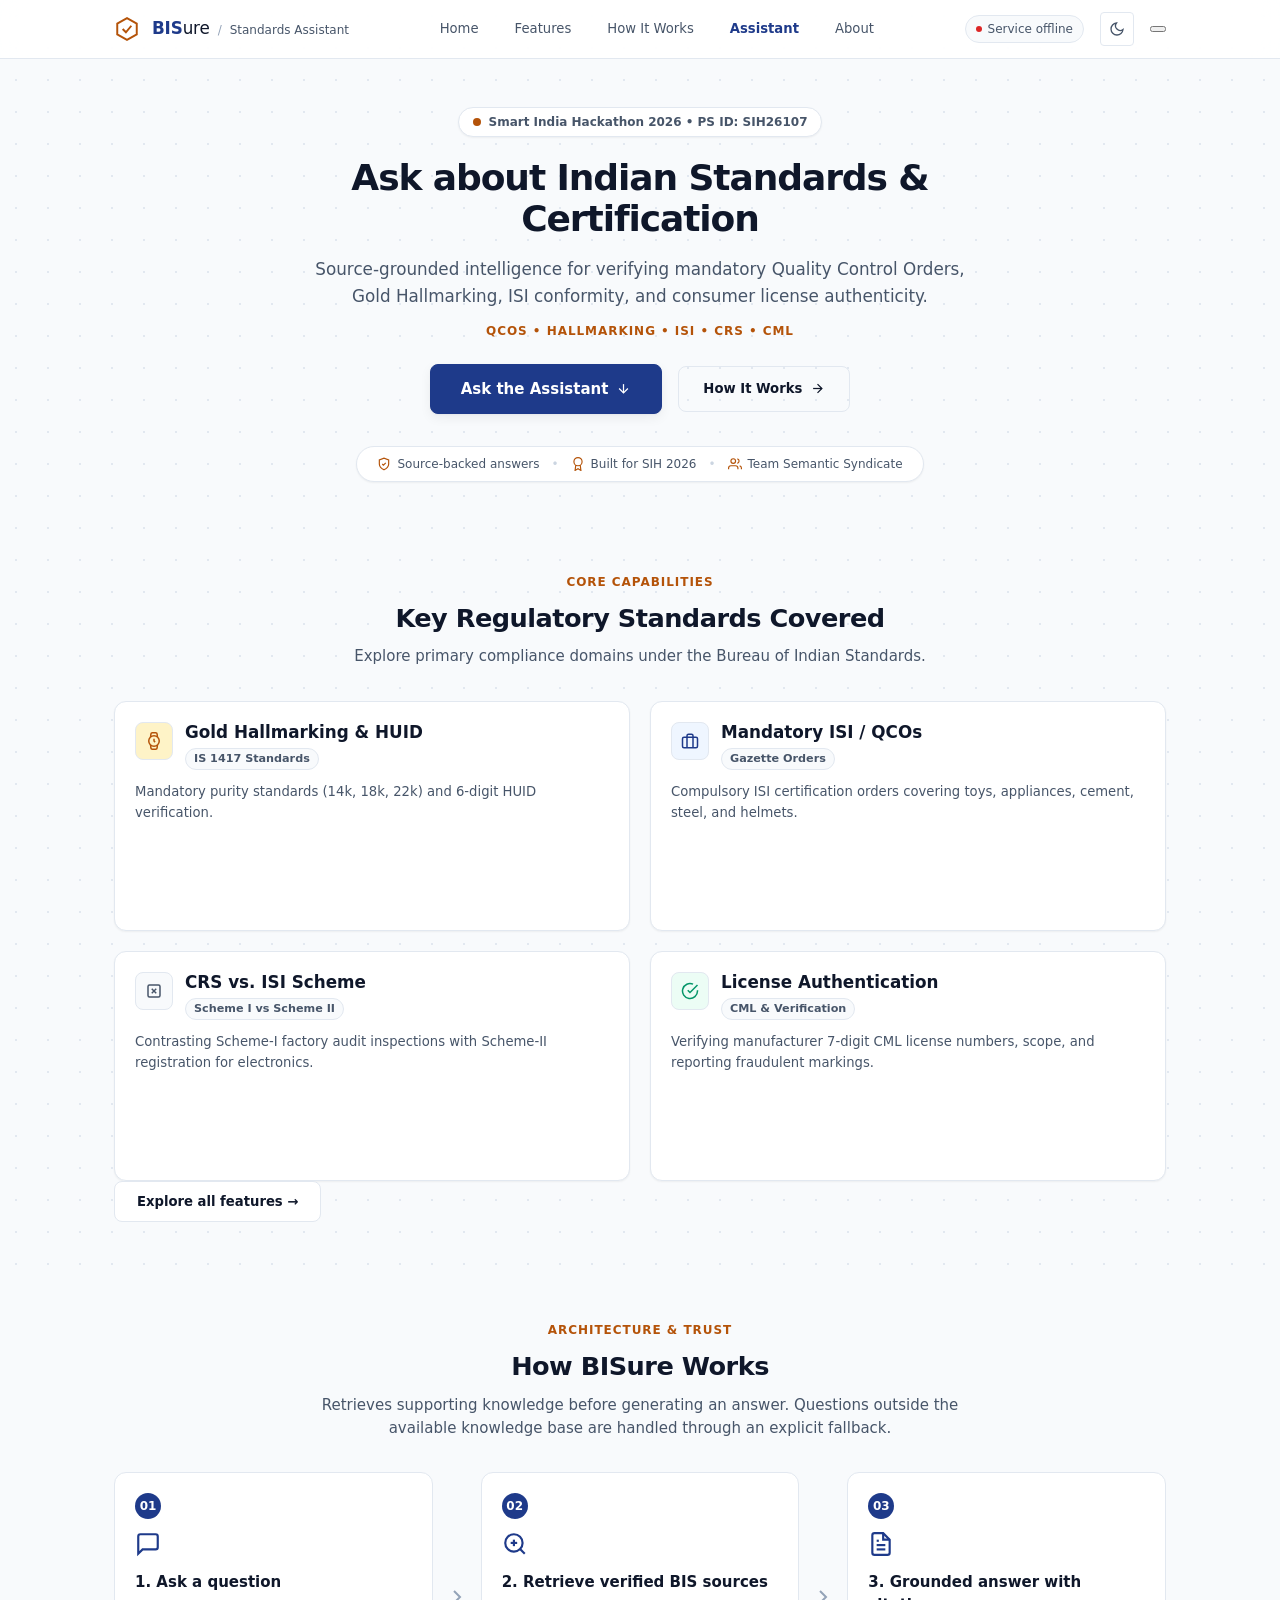
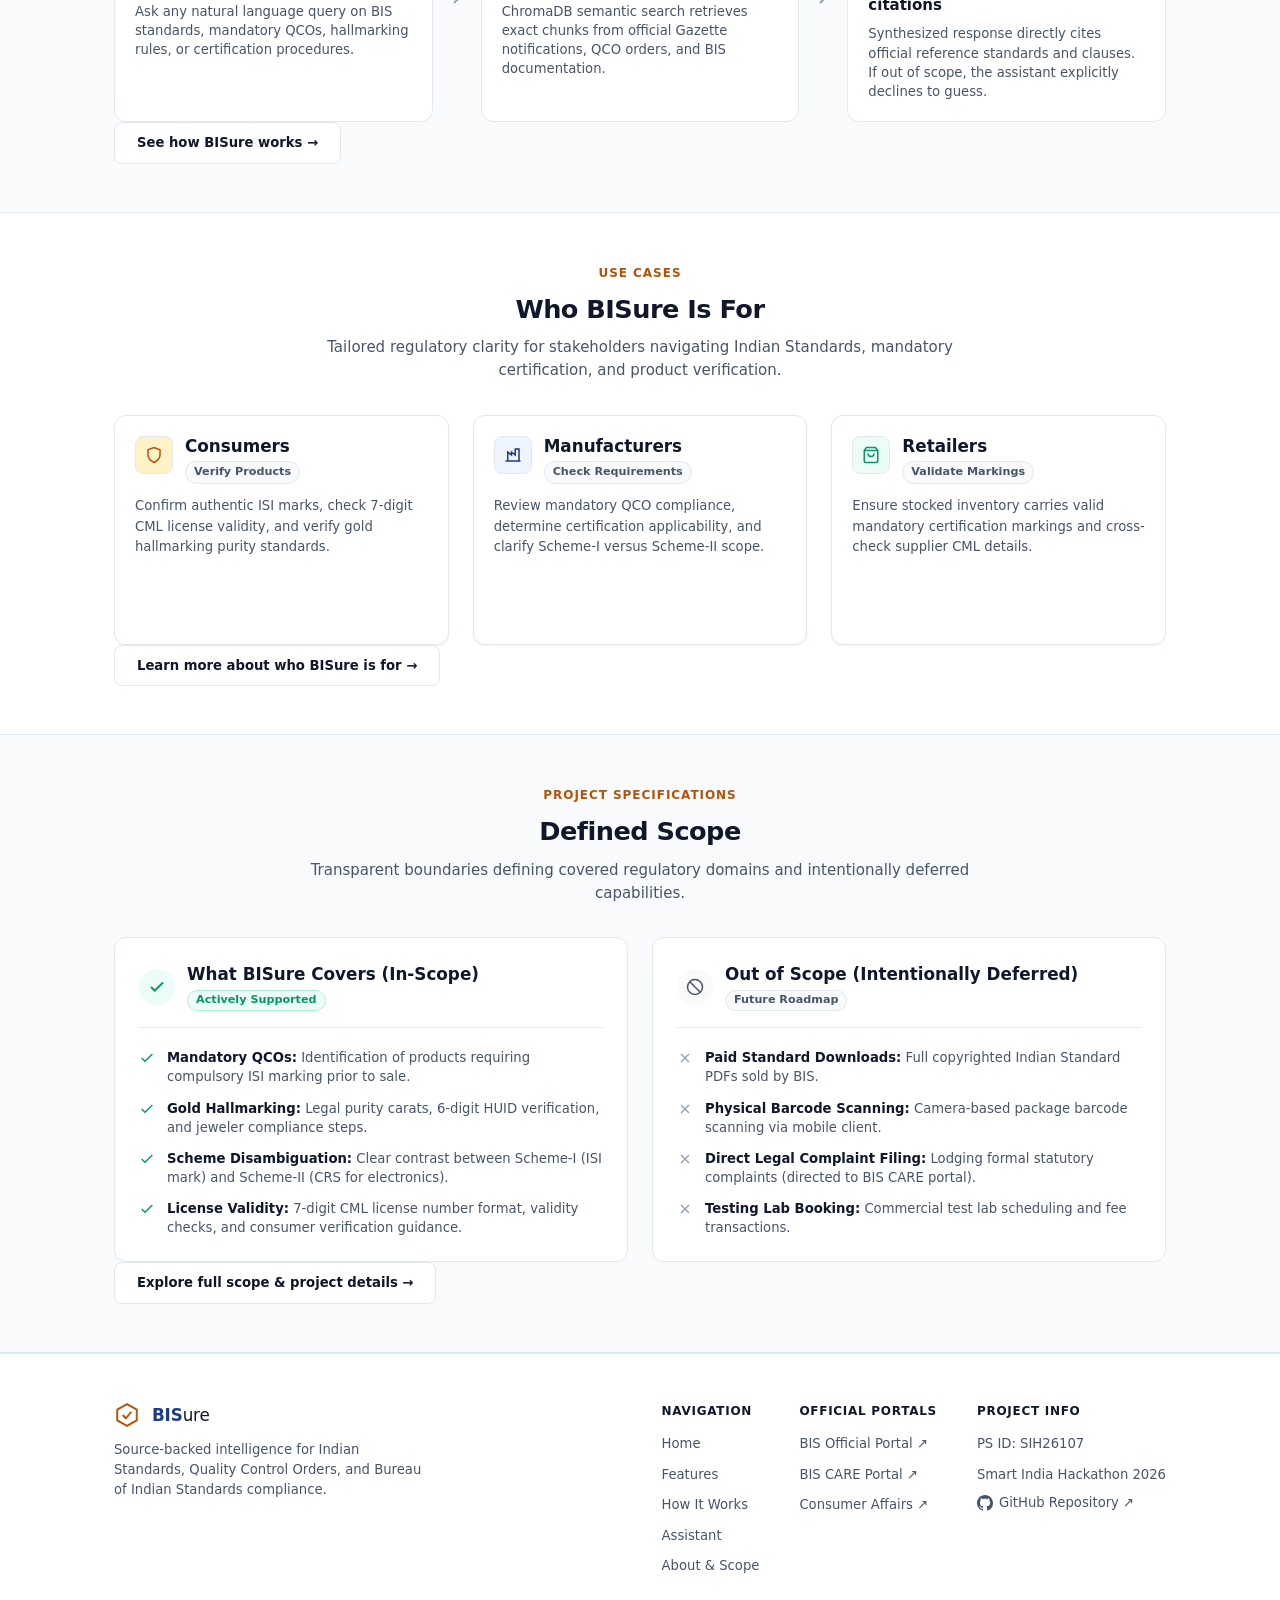
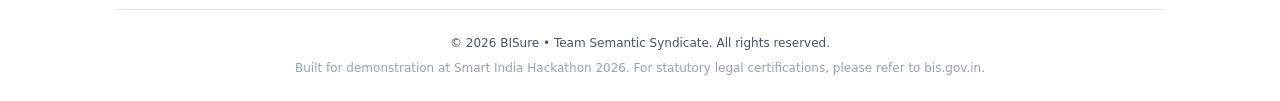
==== commit e7817c75: "refactor(frontend): split BISure into multi-page architecture" ====
--- a/index.html
+++ b/index.html
@@ -10,7 +10,7 @@
   <!-- ================= STICKY TOP NAV ================= -->
   <header class="site-header" role="banner">
     <div class="nav-container">
-      <a href="#" class="brand-group" aria-label="BISure Home">
+      <a href="index.html" class="brand-group" aria-label="BISure Home">
         <!-- Geometric Hexagonal Certification Stamp Icon -->
         <svg class="brand-mark" viewBox="0 0 24 24" fill="none" stroke="currentColor" stroke-width="1.8" aria-hidden="true">
           <polygon points="12 2 21 7 21 17 12 22 3 17 3 7 12 2"></polygon>
@@ -23,11 +23,12 @@
         </div>
       </a>
 
-      <nav class="nav-links" aria-label="Main Navigation">
-        <a href="#features" class="nav-link">Features</a>
-        <a href="#how-it-works" class="nav-link">How It Works</a>
-        <a href="#chat" class="nav-link nav-link-highlight">Chat Assistant</a>
-        <a href="#about" class="nav-link">About &amp; Scope</a>
+      <nav id="primary-nav" class="nav-links" aria-label="Main Navigation">
+        <a href="index.html" class="nav-link nav-active" aria-current="page">Home</a>
+        <a href="features.html" class="nav-link">Features</a>
+        <a href="how-it-works.html" class="nav-link">How It Works</a>
+        <a href="chat.html" class="nav-link nav-link-highlight">Assistant</a>
+        <a href="about.html" class="nav-link">About</a>
       </nav>
 
       <div class="header-controls">
@@ -52,6 +53,12 @@
             <path d="M21 12.79A9 9 0 1 1 11.21 3 7 7 0 0 0 21 12.79z"></path>
           </svg>
         </button>
+
+        <button id="nav-toggle" class="nav-toggle-btn" type="button" aria-label="Toggle navigation menu" aria-expanded="false" aria-controls="primary-nav">
+          <span class="hamburger-bar"></span>
+          <span class="hamburger-bar"></span>
+          <span class="hamburger-bar"></span>
+        </button>
       </div>
     </div>
   </header>
@@ -74,14 +81,14 @@
           <p class="hero-capabilities">QCOs &bull; Hallmarking &bull; ISI &bull; CRS &bull; CML</p>
 
           <div class="hero-actions">
-            <a href="#chat" class="btn btn-primary btn-hero-primary">
+            <a href="chat.html" class="btn btn-primary btn-hero-primary">
               <span>Ask the Assistant</span>
               <svg class="btn-icon" viewBox="0 0 24 24" fill="none" stroke="currentColor" stroke-width="2" aria-hidden="true">
                 <line x1="12" y1="5" x2="12" y2="19"></line>
                 <polyline points="19 12 12 19 5 12"></polyline>
               </svg>
             </a>
-            <a href="#how-it-works" class="btn btn-secondary btn-hero-secondary">
+            <a href="how-it-works.html" class="btn btn-secondary btn-hero-secondary">
               <span>How It Works</span>
               <svg class="btn-icon" viewBox="0 0 24 24" fill="none" stroke="currentColor" stroke-width="2" aria-hidden="true">
                 <line x1="5" y1="12" x2="19" y2="12"></line>
@@ -122,14 +129,14 @@
       </div>
     </section>
 
-    <!-- ================= FEATURE GRID ================= -->
+    <!-- ================= FEATURE GRID (COMPACT PREVIEW) ================= -->
     <section id="features" class="features-section" aria-labelledby="features-heading">
       <div class="section-container">
         <div class="section-header">
           <span class="section-eyebrow">Core Capabilities</span>
           <h2 id="features-heading" class="section-title">Key Regulatory Standards Covered</h2>
           <p class="section-subtext">
-            Explore primary compliance domains under the Bureau of Indian Standards. Click any prompt below to query the assistant directly.
+            Explore primary compliance domains under the Bureau of Indian Standards.
           </p>
         </div>
 
@@ -150,18 +157,8 @@
               </div>
             </div>
             <p class="feature-card-desc">
-              Mandatory purity standards (14k, 18k, 22k), 6-digit alphanumeric HUID traceability, and consumer verification via BIS CARE.
-            </p>
-            <button
-              type="button"
-              class="sample-query-btn"
-              data-prompt="What are the mandatory gold hallmarking rules, carats covered, and how to verify a 6-digit HUID?"
-              title="Pre-fill query in chat"
-            >
-              <span class="query-btn-prefix">Try asking:</span>
-              <span class="query-btn-text">&ldquo;What are mandatory gold hallmarking rules, carats covered, and HUID verification?&rdquo;</span>
-              <span class="query-btn-arrow" aria-hidden="true">&rarr;</span>
-            </button>
+              Mandatory purity standards (14k, 18k, 22k) and 6-digit HUID verification.
+            </p>
           </div>
 
           <!-- Card 2: Mandatory ISI / QCOs -->
@@ -179,18 +176,8 @@
               </div>
             </div>
             <p class="feature-card-desc">
-              Quality Control Orders making ISI certification mandatory for toys, pressure cookers, cement, cylinders, steel, and helmets.
-            </p>
-            <button
-              type="button"
-              class="sample-query-btn"
-              data-prompt="Which consumer and industrial products fall under mandatory ISI certification under QCOs?"
-              title="Pre-fill query in chat"
-            >
-              <span class="query-btn-prefix">Try asking:</span>
-              <span class="query-btn-text">&ldquo;Which consumer and industrial products fall under mandatory ISI certification under QCOs?&rdquo;</span>
-              <span class="query-btn-arrow" aria-hidden="true">&rarr;</span>
-            </button>
+              Compulsory ISI certification orders covering toys, appliances, cement, steel, and helmets.
+            </p>
           </div>
 
           <!-- Card 3: CRS vs ISI Scheme -->
@@ -209,18 +196,8 @@
               </div>
             </div>
             <p class="feature-card-desc">
-              Understanding Scheme-I factory audit inspections versus Scheme-II Compulsory Registration Scheme for electronics and IT goods.
-            </p>
-            <button
-              type="button"
-              class="sample-query-btn"
-              data-prompt="What is the difference between the ISI mark scheme and the Compulsory Registration Scheme (CRS) for electronics?"
-              title="Pre-fill query in chat"
-            >
-              <span class="query-btn-prefix">Try asking:</span>
-              <span class="query-btn-text">&ldquo;What is the difference between the ISI mark scheme and the Compulsory Registration Scheme (CRS)?&rdquo;</span>
-              <span class="query-btn-arrow" aria-hidden="true">&rarr;</span>
-            </button>
+              Contrasting Scheme-I factory audit inspections with Scheme-II registration for electronics.
+            </p>
           </div>
 
           <!-- Card 4: License Authentication -->
@@ -238,31 +215,25 @@
               </div>
             </div>
             <p class="feature-card-desc">
-              How to verify a manufacturer's 7-digit CML license number on the ISI mark, confirm scope, and report fraudulent certification.
-            </p>
-            <button
-              type="button"
-              class="sample-query-btn"
-              data-prompt="How can a consumer check if a manufacturer's CML number on an ISI mark is authentic?"
-              title="Pre-fill query in chat"
-            >
-              <span class="query-btn-prefix">Try asking:</span>
-              <span class="query-btn-text">&ldquo;How can a consumer check if a manufacturer's CML number on an ISI mark is authentic?&rdquo;</span>
-              <span class="query-btn-arrow" aria-hidden="true">&rarr;</span>
-            </button>
-          </div>
+              Verifying manufacturer 7-digit CML license numbers, scope, and reporting fraudulent markings.
+            </p>
+          </div>
+        </div>
+
+        <div class="section-cta-wrap">
+          <a href="features.html" class="btn btn-secondary">Explore all features &rarr;</a>
         </div>
       </div>
     </section>
 
-    <!-- ================= HOW IT WORKS ================= -->
+    <!-- ================= HOW IT WORKS (COMPACT PREVIEW) ================= -->
     <section id="how-it-works" class="how-it-works-section" aria-labelledby="how-heading">
       <div class="section-container">
         <div class="section-header">
           <span class="section-eyebrow">Architecture &amp; Trust</span>
           <h2 id="how-heading" class="section-title">How BISure Works</h2>
           <p class="section-subtext">
-            Strict Retrieval-Augmented Generation (RAG) designed to give you verifiable ground truth, not probabilistic hallucinations.
+            Retrieves supporting knowledge before generating an answer. Questions outside the available knowledge base are handled through an explicit fallback.
           </p>
         </div>
 
@@ -300,19 +271,6 @@
             <p class="step-desc">
               ChromaDB semantic search retrieves exact chunks from official Gazette notifications, QCO orders, and BIS documentation.
             </p>
-            <div class="step-mockup" aria-label="Illustrative retrieval preview">
-              <span class="mockup-caption">Illustrative retrieval preview</span>
-              <div class="mockup-source-cards">
-                <div class="mockup-source-card">
-                  <span class="evidence-type-badge">Quality Control Order</span>
-                  <span class="mockup-doc-title">Mandatory ISI Certification Directive</span>
-                </div>
-                <div class="mockup-source-card">
-                  <span class="evidence-type-badge">Gazette Notification</span>
-                  <span class="mockup-doc-title">Hallmarking Purity Standards Order</span>
-                </div>
-              </div>
-            </div>
           </div>
 
           <div class="step-connector" aria-hidden="true">
@@ -336,27 +294,16 @@
             <p class="step-desc">
               Synthesized response directly cites official reference standards and clauses. If out of scope, the assistant explicitly declines to guess.
             </p>
-            <div class="step-mockup" aria-label="Illustrative response format">
-              <span class="mockup-caption">Illustrative response format</span>
-              <div class="mockup-answer-box">
-                <div class="mockup-answer-line">
-                  <span class="mockup-line-tag">Answer:</span>
-                  <span class="mockup-line-text">Grounded summary based strictly on verified reference records.</span>
-                </div>
-                <div class="mockup-evidence-line">
-                  <span class="mockup-line-tag">Evidence:</span>
-                  <span class="evidence-num">[01]</span>
-                  <span class="evidence-type-badge">Official BIS Record</span>
-                  <span class="mockup-evidence-title">Referenced Standard Specification</span>
-                </div>
-              </div>
-            </div>
-          </div>
+          </div>
+        </div>
+
+        <div class="section-cta-wrap">
+          <a href="how-it-works.html" class="btn btn-secondary">See how BISure works &rarr;</a>
         </div>
       </div>
     </section>
 
-    <!-- ================= WHO BISURE IS FOR ================= -->
+    <!-- ================= WHO BISURE IS FOR (COMPACT PREVIEW) ================= -->
     <section id="who-bisure-is-for" class="who-bisure-section" aria-labelledby="who-heading">
       <div class="section-container">
         <div class="section-header">
@@ -382,7 +329,7 @@
               </div>
             </div>
             <p class="feature-card-desc">
-              Confirm authentic ISI marks, check 7-digit CML license validity, and understand gold hallmarking rules and 6-digit HUID purity standards before purchasing.
+              Confirm authentic ISI marks, check 7-digit CML license validity, and verify gold hallmarking purity standards.
             </p>
           </div>
 
@@ -401,7 +348,7 @@
               </div>
             </div>
             <p class="feature-card-desc">
-              Review mandatory Quality Control Orders (QCOs), determine compulsory certification applicability, and clarify Scheme-I versus Scheme-II (CRS) compliance scope.
+              Review mandatory QCO compliance, determine certification applicability, and clarify Scheme-I versus Scheme-II scope.
             </p>
           </div>
 
@@ -416,277 +363,31 @@
                 </svg>
               </div>
               <div class="feature-card-meta">
-                <h3 class="feature-card-title">Retailers &amp; Distributors</h3>
+                <h3 class="feature-card-title">Retailers</h3>
                 <span class="feature-badge">Validate Markings</span>
               </div>
             </div>
             <p class="feature-card-desc">
-              Ensure stocked inventory carries valid mandatory certification markings and cross-check supplier CML details against official standard guidelines.
-            </p>
-          </div>
+              Ensure stocked inventory carries valid mandatory certification markings and cross-check supplier CML details.
+            </p>
+          </div>
+        </div>
+
+        <div class="section-cta-wrap">
+          <a href="about.html" class="btn btn-secondary">Learn more about who BISure is for &rarr;</a>
         </div>
       </div>
     </section>
 
-    <!-- ================= WHY BISURE ================= -->
-    <section id="why-bisure" class="why-bisure-section" aria-labelledby="why-heading">
-      <div class="section-container">
-        <div class="section-header">
-          <span class="section-eyebrow">What Makes It Different</span>
-          <h2 id="why-heading" class="section-title">Why BISure?</h2>
-          <p class="section-subtext">
-            Engineered for regulatory precision: comparing general-purpose language models against a grounded BIS compliance assistant.
-          </p>
-        </div>
-
-        <div class="comparison-grid" role="region" aria-label="Comparison between Generic AI and BISure">
-          <!-- Column Headers (Desktop) -->
-          <div class="comparison-header col-generic">
-            <span class="comparison-header-badge">General AI</span>
-            <h3 class="comparison-header-title">Generic AI Chatbots</h3>
-          </div>
-          <div class="comparison-header col-bisure">
-            <span class="comparison-header-badge badge-accent">BISure System</span>
-            <h3 class="comparison-header-title">BISure Standards Assistant</h3>
-          </div>
-
-          <!-- Row 1 -->
-          <div class="comparison-item item-generic">
-            <span class="comparison-mobile-badge">Generic AI</span>
-            <h4 class="comparison-point-title">General-purpose answers</h4>
-            <p class="comparison-point-desc">Provides generalized summaries across web training data, often lacking jurisdiction-specific regulatory grounding.</p>
-          </div>
-          <div class="comparison-item item-bisure">
-            <span class="comparison-mobile-badge badge-accent">BISure</span>
-            <h4 class="comparison-point-title">BIS-focused regulatory queries</h4>
-            <p class="comparison-point-desc">Specialized on Indian Standards (IS), mandatory QCOs, Hallmarking rules, and Scheme definitions.</p>
-          </div>
-
-          <!-- Row 2 -->
-          <div class="comparison-item item-generic">
-            <span class="comparison-mobile-badge">Generic AI</span>
-            <h4 class="comparison-point-title">May answer without evidence</h4>
-            <p class="comparison-point-desc">Frequently delivers assertions without linking to original statutory orders, Gazette notifications, or official standard documents.</p>
-          </div>
-          <div class="comparison-item item-bisure">
-            <span class="comparison-mobile-badge badge-accent">BISure</span>
-            <h4 class="comparison-point-title">Displays supporting sources</h4>
-            <p class="comparison-point-desc">Surfaces extracted Gazette notifications, QCOs, and BIS reference documents in numbered evidence cards below each answer.</p>
-          </div>
-
-          <!-- Row 3 -->
-          <div class="comparison-item item-generic">
-            <span class="comparison-mobile-badge">Generic AI</span>
-            <h4 class="comparison-point-title">Broad knowledge</h4>
-            <p class="comparison-point-desc">Operates across boundless subjects without clear bounds, making it difficult to know where domain authority ends.</p>
-          </div>
-          <div class="comparison-item item-bisure">
-            <span class="comparison-mobile-badge badge-accent">BISure</span>
-            <h4 class="comparison-point-title">Defined regulatory scope</h4>
-            <p class="comparison-point-desc">Bound to indexed BIS documentation with transparent in-scope and out-of-scope criteria.</p>
-          </div>
-
-          <!-- Row 4 -->
-          <div class="comparison-item item-generic">
-            <span class="comparison-mobile-badge">Generic AI</span>
-            <h4 class="comparison-point-title">Can guess</h4>
-            <p class="comparison-point-desc">May extrapolate or produce plausible-sounding answers when context or reference standard data is missing.</p>
-          </div>
-          <div class="comparison-item item-bisure">
-            <span class="comparison-mobile-badge badge-accent">BISure</span>
-            <h4 class="comparison-point-title">Explicit scope and fallback behavior</h4>
-            <p class="comparison-point-desc">Designed to explicitly decline to guess when queries fall outside indexed source documentation or verifiable facts.</p>
-          </div>
-        </div>
-      </div>
-    </section>
-
-    <!-- ================= CHAT APP SECTION ================= -->
-    <section id="chat" class="chat-section" aria-labelledby="chat-heading">
-      <div class="section-container">
-        <div class="section-header">
-          <span class="section-eyebrow">Interactive Panel</span>
-          <h2 id="chat-heading" class="section-title">Ask the BISure Assistant</h2>
-          <p class="chat-demo-subline">Try a real BISure query</p>
-          <p class="section-subtext">
-            Test any question in real time. Grounded responses display document and clause citations below each answer.
-          </p>
-        </div>
-
-        <!-- Contained App Card -->
-        <div class="chat-app-panel">
-          <div class="chat-panel-header">
-            <div class="panel-brand">
-              <svg class="panel-mark" viewBox="0 0 24 24" fill="none" stroke="currentColor" stroke-width="1.8" aria-hidden="true">
-                <polygon points="12 2 21 7 21 17 12 22 3 17 3 7 12 2"></polygon>
-                <polyline points="8 12 11 15 16 9"></polyline>
-              </svg>
-              <div>
-                <h3 class="panel-title">BIS Standards Engine</h3>
-                <span class="panel-subtitle">Official Knowledge Base &bull; ChromaDB + RAG</span>
-              </div>
-            </div>
-
-            <div class="panel-badge-group">
-              <span class="panel-tag-pill">SIH26107</span>
-            </div>
-          </div>
-
-          <!-- Cold-start loading notification banner (for free-tier wakeups) -->
-          <div id="cold-start-banner" class="cold-start-banner" hidden role="status" aria-live="polite">
-            <div class="cold-start-pulse"></div>
-            <div class="cold-start-content">
-              <strong>Waking up the assistant:</strong> this can take up to a minute on first load due to free-tier cloud host spinning up...
-            </div>
-          </div>
-
-          <section id="message-list" class="message-list" aria-live="polite" aria-label="Conversation thread">
-            <!-- Domain-Specific Empty State -->
-            <div id="empty-state" class="empty-state">
-              <div class="empty-hero">
-                <div class="hero-stamp" aria-hidden="true">
-                  <svg viewBox="0 0 24 24" fill="none" stroke="currentColor" stroke-width="1.5">
-                    <polygon points="12 2 21 7 21 17 12 22 3 17 3 7 12 2"></polygon>
-                    <polyline points="9 12 11 14 15 10"></polyline>
-                  </svg>
-                </div>
-                <h4 class="empty-heading">What would you like to verify today?</h4>
-                <p class="hero-subtext">
-                  Choose an inquiry below or write your custom question in the prompt box.
-                </p>
-              </div>
-
-              <div class="category-grid" aria-label="Sample questions">
-                <!-- Card 1: Single subtle demo indicator -->
-                <button type="button" class="category-card category-card-recommended" data-prompt="What are the mandatory gold hallmarking rules, carats covered, and how to verify a 6-digit HUID?">
-                  <div class="card-icon card-icon-gold">
-                    <svg viewBox="0 0 24 24" fill="none" stroke="currentColor" stroke-width="2" aria-hidden="true">
-                      <circle cx="12" cy="12" r="7"></circle>
-                      <polyline points="12 9 12 12 13.5 13.5"></polyline>
-                      <path d="M16.51 17.35l-.35 3.83a2 2 0 0 1-2 1.82H9.83a2 2 0 0 1-2-1.82l-.35-3.83m.01-10.7l.35-3.83A2 2 0 0 1 9.83 1h4.35a2 2 0 0 1 2 1.82l.35 3.83"></path>
-                    </svg>
-                  </div>
-                  <div class="card-text">
-                    <div class="card-title-row">
-                      <span class="card-title">Gold Hallmarking &amp; HUID</span>
-                      <span class="demo-tag">&#10022; Recommended for demo</span>
-                    </div>
-                    <span class="card-desc">14k, 18k, 22k purity rules and BIS CARE verification.</span>
-                  </div>
-                </button>
-
-                <!-- Card 2: Active, clean card without tag -->
-                <button type="button" class="category-card" data-prompt="Which consumer and industrial products fall under mandatory ISI certification under QCOs?">
-                  <div class="card-icon card-icon-navy">
-                    <svg viewBox="0 0 24 24" fill="none" stroke="currentColor" stroke-width="2" aria-hidden="true">
-                      <rect x="2" y="7" width="20" height="14" rx="2" ry="2"></rect>
-                      <path d="M16 21V5a2 2 0 0 0-2-2h-4a2 2 0 0 0-2 2v16"></path>
-                    </svg>
-                  </div>
-                  <div class="card-text">
-                    <span class="card-title">Mandatory ISI / QCOs</span>
-                    <span class="card-desc">Toys, pressure cookers, cement, cylinders, and helmets.</span>
-                  </div>
-                </button>
-
-                <!-- Card 3: Active, clean card without tag -->
-                <button type="button" class="category-card" data-prompt="What is the difference between the ISI mark scheme and the Compulsory Registration Scheme (CRS) for electronics?">
-                  <div class="card-icon card-icon-slate">
-                    <svg viewBox="0 0 24 24" fill="none" stroke="currentColor" stroke-width="2" aria-hidden="true">
-                      <rect x="4" y="4" width="16" height="16" rx="2"></rect>
-                      <line x1="9" y1="9" x2="15" y2="15"></line>
-                      <line x1="15" y1="9" x2="9" y2="15"></line>
-                    </svg>
-                  </div>
-                  <div class="card-text">
-                    <span class="card-title">CRS vs. ISI Scheme</span>
-                    <span class="card-desc">Factory audit models vs. IT &amp; electronics registration.</span>
-                  </div>
-                </button>
-
-                <!-- Card 4: Active, clean card without tag -->
-                <button type="button" class="category-card" data-prompt="How can a consumer check if a manufacturer's CML number on an ISI mark is authentic?">
-                  <div class="card-icon card-icon-teal">
-                    <svg viewBox="0 0 24 24" fill="none" stroke="currentColor" stroke-width="2" aria-hidden="true">
-                      <path d="M22 11.08V12a10 10 0 1 1-5.93-9.14"></path>
-                      <polyline points="22 4 12 14.01 9 11.01"></polyline>
-                    </svg>
-                  </div>
-                  <div class="card-text">
-                    <span class="card-title">License Authentication</span>
-                    <span class="card-desc">Checking 7-digit CML license validity and filing complaints.</span>
-                  </div>
-                </button>
-              </div>
-            </div>
-          </section>
-
-          <div class="input-container">
-            <form id="chat-form" class="chat-form" autocomplete="off">
-              <label for="user-input" class="visually-hidden">Question for BIS Assistant</label>
-              <div class="input-wrapper">
-                <textarea
-                  id="user-input"
-                  name="query"
-                  placeholder="Ask about BIS standards, hallmarking rules, or certification..."
-                  required
-                  rows="1"
-                  aria-describedby="input-hint"
-                ></textarea>
-                <button id="send-button" type="submit" aria-label="Send query">
-                  <svg class="send-icon" viewBox="0 0 24 24" fill="none" stroke="currentColor" stroke-width="2" aria-hidden="true">
-                    <line x1="22" y1="2" x2="11" y2="13"></line>
-                    <polygon points="22 2 15 22 11 13 2 9 22 2"></polygon>
-                  </svg>
-                  <svg class="spinner-icon" viewBox="0 0 24 24" fill="none" stroke="currentColor" stroke-width="2.5" aria-hidden="true" hidden>
-                    <circle cx="12" cy="12" r="9" stroke-opacity="0.25"></circle>
-                    <path d="M12 3a9 9 0 0 1 9 9" stroke-linecap="round"></path>
-                  </svg>
-                </button>
-              </div>
-              <div class="input-bottom-bar">
-                <button id="new-chat-btn" type="button" class="new-chat-btn" title="Start a new conversation" aria-label="Start new conversation">
-                  <svg class="new-chat-icon" viewBox="0 0 24 24" fill="none" stroke="currentColor" stroke-width="2" aria-hidden="true">
-                    <path d="M12 5v14M5 12h14"></path>
-                  </svg>
-                  <span>New Conversation</span>
-                </button>
-                <p id="input-hint" class="input-hint">Press <kbd>Enter</kbd> to submit, <kbd>Shift + Enter</kbd> for a new line</p>
-              </div>
-            </form>
-          </div>
-        </div>
-      </div>
-    </section>
-
-    <!-- ================= ABOUT / SCOPE SECTION ================= -->
-    <section id="about" class="about-section" aria-labelledby="about-heading">
+    <!-- ================= DEFINED SCOPE (COMPACT PREVIEW) ================= -->
+    <section id="scope" class="about-section" aria-labelledby="scope-heading">
       <div class="section-container">
         <div class="section-header">
           <span class="section-eyebrow">Project Specifications</span>
-          <h2 id="about-heading" class="section-title">Problem Statement &amp; Scope Boundary</h2>
+          <h2 id="scope-heading" class="section-title">Defined Scope</h2>
           <p class="section-subtext">
-            Developed for Smart India Hackathon 2026 under the Ministry of Consumer Affairs, Food &amp; Public Distribution.
+            Transparent boundaries defining covered regulatory domains and intentionally deferred capabilities.
           </p>
-        </div>
-
-        <div class="scope-meta-grid">
-          <div class="meta-item">
-            <span class="meta-label">Problem Statement ID</span>
-            <span class="meta-value">SIH26107</span>
-          </div>
-          <div class="meta-item">
-            <span class="meta-label">Theme</span>
-            <span class="meta-value">Smart Automation</span>
-          </div>
-          <div class="meta-item">
-            <span class="meta-label">Target Authority</span>
-            <span class="meta-value">Bureau of Indian Standards (BIS)</span>
-          </div>
-          <div class="meta-item">
-            <span class="meta-label">Core Architecture</span>
-            <span class="meta-value">Local RAG with ChromaDB &amp; Gemini</span>
-          </div>
         </div>
 
         <div class="scope-columns">
@@ -700,7 +401,7 @@
               </div>
               <div>
                 <h3 class="scope-card-title">What BISure Covers (In-Scope)</h3>
-                <span class="scope-badge badge-green">Production Validated</span>
+                <span class="scope-badge badge-green">Actively Supported</span>
               </div>
             </div>
             <ul class="scope-list">
@@ -727,12 +428,6 @@
                   <polyline points="20 6 9 17 4 12"></polyline>
                 </svg>
                 <span><strong>License Validity:</strong> 7-digit CML license number format, validity checks, and consumer verification guidance.</span>
-              </li>
-              <li>
-                <svg class="list-bullet-icon" viewBox="0 0 24 24" fill="none" stroke="currentColor" stroke-width="2" aria-hidden="true">
-                  <polyline points="20 6 9 17 4 12"></polyline>
-                </svg>
-                <span><strong>Citation Integrity:</strong> Every answer provides specific Gazette or standard document citations.</span>
               </li>
             </ul>
           </div>
@@ -757,31 +452,35 @@
                   <line x1="18" y1="6" x2="6" y2="18"></line>
                   <line x1="6" y1="6" x2="18" y2="18"></line>
                 </svg>
-                <span><strong>Paid Standard Downloads:</strong> Paid Indian Standard PDFs (e.g. IS 1417 full text) are commercial documents sold by BIS and protected by copyright.</span>
+                <span><strong>Paid Standard Downloads:</strong> Full copyrighted Indian Standard PDFs sold by BIS.</span>
               </li>
               <li>
                 <svg class="list-bullet-icon out-bullet" viewBox="0 0 24 24" fill="none" stroke="currentColor" stroke-width="2" aria-hidden="true">
                   <line x1="18" y1="6" x2="6" y2="18"></line>
                   <line x1="6" y1="6" x2="18" y2="18"></line>
                 </svg>
-                <span><strong>Physical Barcode Scanning:</strong> Camera-based computer vision for retail package barcodes (requires dedicated mobile client).</span>
+                <span><strong>Physical Barcode Scanning:</strong> Camera-based package barcode scanning via mobile client.</span>
               </li>
               <li>
                 <svg class="list-bullet-icon out-bullet" viewBox="0 0 24 24" fill="none" stroke="currentColor" stroke-width="2" aria-hidden="true">
                   <line x1="18" y1="6" x2="6" y2="18"></line>
                   <line x1="6" y1="6" x2="18" y2="18"></line>
                 </svg>
-                <span><strong>Direct Legal Complaint Filing:</strong> Lodging formal statutory complaints against vendors (citizens are directed to the official BIS CARE portal).</span>
+                <span><strong>Direct Legal Complaint Filing:</strong> Lodging formal statutory complaints (directed to BIS CARE portal).</span>
               </li>
               <li>
                 <svg class="list-bullet-icon out-bullet" viewBox="0 0 24 24" fill="none" stroke="currentColor" stroke-width="2" aria-hidden="true">
                   <line x1="18" y1="6" x2="6" y2="18"></line>
                   <line x1="6" y1="6" x2="18" y2="18"></line>
                 </svg>
-                <span><strong>Testing Lab Booking:</strong> Commercial scheduling and fee collection for testing laboratories.</span>
+                <span><strong>Testing Lab Booking:</strong> Commercial test lab scheduling and fee transactions.</span>
               </li>
             </ul>
           </div>
+        </div>
+
+        <div class="section-cta-wrap">
+          <a href="about.html" class="btn btn-secondary">Explore full scope &amp; project details &rarr;</a>
         </div>
       </div>
     </section>
@@ -808,12 +507,11 @@
           <div class="footer-col">
             <h4 class="footer-col-title">Navigation</h4>
             <ul class="footer-nav-list">
-              <li><a href="#features">Features</a></li>
-              <li><a href="#how-it-works">How It Works</a></li>
-              <li><a href="#who-bisure-is-for">Who It's For</a></li>
-              <li><a href="#why-bisure">Why BISure</a></li>
-              <li><a href="#chat">Assistant</a></li>
-              <li><a href="#about">Scope &amp; Details</a></li>
+              <li><a href="index.html">Home</a></li>
+              <li><a href="features.html">Features</a></li>
+              <li><a href="how-it-works.html">How It Works</a></li>
+              <li><a href="chat.html">Assistant</a></li>
+              <li><a href="about.html">About &amp; Scope</a></li>
             </ul>
           </div>
 
@@ -854,6 +552,6 @@
   </footer>
 
   <script src="config.js"></script>
-  <script src="script.js"></script>
+  <script src="common.js"></script>
 </body>
 </html>
--- a/style.css
+++ b/style.css
@@ -1,5 +1,5 @@
 /* BISure Assistant — Production CSS */
-/* Strict zero-dependency stylesheet optimized for low-end devices */
+/* Zero-dependency stylesheet: Multi-section product landing page with contained chat app panel */
 
 *, *::before, *::after { 
   box-sizing: border-box; 
@@ -7,6 +7,10 @@
 
 [hidden] {
   display: none !important;
+}
+
+html {
+  scroll-behavior: smooth;
 }
 
 /* Base Light Theme Tokens */
@@ -23,18 +27,23 @@
   --space-5: 20px;
   --space-6: 24px;
   --space-8: 32px;
-
-  /* Typography */
+  --space-10: 40px;
+  --space-12: 48px;
+  --space-16: 64px;
+
+  /* Typography Scale */
   --font-size-xs: 0.75rem;
   --font-size-sm: 0.825rem;
   --font-size-base: 0.9375rem;
   --font-size-md: 1.05rem;
   --font-size-lg: 1.25rem;
-  --font-size-xl: 1.5rem;
+  --font-size-xl: 1.6rem;
+  --font-size-2xl: 2.25rem;
 
   --radius-sm: 4px;
   --radius-md: 8px;
   --radius-lg: 12px;
+  --radius-xl: 16px;
 
   /* Animations strictly transform/opacity */
   --duration-fast: 150ms;
@@ -42,27 +51,30 @@
   --ease-standard: cubic-bezier(0.16, 1, 0.3, 1);
 
   /* Light Theme Colors */
-  --color-canvas: #f2f4f7;
-  --color-app-bg: #f9fafb;
+  --color-canvas: #f8fafc;
+  --color-app-bg: #f1f5f9;
   --color-surface: #ffffff;
-  --color-surface-elevated: #f3f4f6;
+  --color-surface-elevated: #f8fafc;
+  --color-surface-translucent: rgba(255, 255, 255, 0.88);
   --color-border: #e2e8f0;
   --color-border-subtle: #cbd5e1;
 
   --color-text: #0f172a;
-  --color-text-muted: #64748b;
+  --color-text-muted: #475569;
   --color-text-subtle: #94a3b8;
 
-  /* Brand Colors: Deep BIS Navy & Hallmarking Gold */
+  /* Official Brand Colors: Deep BIS Navy & Hallmarking Gold */
   --color-primary: #1e3a8a;
   --color-primary-hover: #172554;
+  --color-primary-subtle: #eff6ff;
   --color-accent: #b45309;
   --color-accent-hover: #92400e;
   --color-accent-subtle: #fef3c7;
   --color-accent-border: #fcd34d;
-
-  --color-user-bg: #f0f4fa;
-  --color-user-border: #cbd5e1;
+  --color-accent-text: #78350f;
+
+  --color-user-bg: #e0e7ff;
+  --color-user-border: #c7d2fe;
   --color-assistant-bg: #ffffff;
   --color-assistant-border: #e2e8f0;
   --color-assistant-accent: #1e3a8a;
@@ -72,19 +84,23 @@
   --color-error-border: #fca5a5;
 
   --color-success: #059669;
+  --color-success-bg: #ecfdf5;
+  --color-success-border: #a7f3d0;
   --color-focus: #1e3a8a;
 
-  /* Single-layer shadow for 2GB performance */
+  /* Shadows */
   --shadow-sm: 0 1px 2px rgba(0, 0, 0, 0.05);
-  --shadow-md: 0 2px 6px rgba(0, 0, 0, 0.08);
-}
-
-/* Explicit Dark Theme via Attribute or Media Fallback */
+  --shadow-md: 0 4px 12px rgba(15, 23, 42, 0.06), 0 1px 2px rgba(15, 23, 42, 0.04);
+  --shadow-lg: 0 10px 25px -3px rgba(15, 23, 42, 0.08), 0 4px 6px -2px rgba(15, 23, 42, 0.04);
+}
+
+/* Explicit Dark Theme via Attribute */
 :root[data-theme="dark"] {
   --color-canvas: #090d16;
   --color-app-bg: #0d1322;
   --color-surface: #131b2e;
   --color-surface-elevated: #1a243d;
+  --color-surface-translucent: rgba(19, 27, 46, 0.9);
   --color-border: #1e293b;
   --color-border-subtle: #334155;
 
@@ -94,10 +110,12 @@
 
   --color-primary: #60a5fa;
   --color-primary-hover: #93c5fd;
+  --color-primary-subtle: #172554;
   --color-accent: #f59e0b;
   --color-accent-hover: #fbbf24;
   --color-accent-subtle: #241c0f;
   --color-accent-border: #78350f;
+  --color-accent-text: #fef3c7;
 
   --color-user-bg: #1e293b;
   --color-user-border: #334155;
@@ -110,54 +128,19 @@
   --color-error-border: #7f1d1d;
 
   --color-success: #34d399;
+  --color-success-bg: #064e3b;
+  --color-success-border: #047857;
   --color-focus: #60a5fa;
 
   --shadow-sm: none;
-  --shadow-md: none;
-}
-
-@media (prefers-color-scheme: dark) {
-  :root:not([data-theme="light"]) {
-    --color-canvas: #090d16;
-    --color-app-bg: #0d1322;
-    --color-surface: #131b2e;
-    --color-surface-elevated: #1a243d;
-    --color-border: #1e293b;
-    --color-border-subtle: #334155;
-
-    --color-text: #f8fafc;
-    --color-text-muted: #94a3b8;
-    --color-text-subtle: #64748b;
-
-    --color-primary: #60a5fa;
-    --color-primary-hover: #93c5fd;
-    --color-accent: #f59e0b;
-    --color-accent-hover: #fbbf24;
-    --color-accent-subtle: #241c0f;
-    --color-accent-border: #78350f;
-
-    --color-user-bg: #1e293b;
-    --color-user-border: #334155;
-    --color-assistant-bg: #131b2e;
-    --color-assistant-border: #1e293b;
-    --color-assistant-accent: #f59e0b;
-
-    --color-error: #f87171;
-    --color-error-bg: #281414;
-    --color-error-border: #7f1d1d;
-
-    --color-success: #34d399;
-    --color-focus: #60a5fa;
-
-    --shadow-sm: none;
-    --shadow-md: none;
-  }
-}
-
-/* ---------- Global Body & Desktop Texture ---------- */
-html, body {
-  height: 100%;
+  --shadow-md: 0 4px 14px rgba(0, 0, 0, 0.3);
+  --shadow-lg: 0 10px 28px rgba(0, 0, 0, 0.45);
+}
+
+/* ---------- Global Body & Layout ---------- */
+body {
   margin: 0;
+  min-height: 100vh;
   font-family: var(--font-sans);
   font-size: var(--font-size-base);
   line-height: 1.5;
@@ -165,13 +148,13 @@
   background-color: var(--color-canvas);
   -webkit-font-smoothing: antialiased;
   transition: background-color var(--duration-fast), color var(--duration-fast);
-}
-
-/* Subtle dot-grid void pattern restricted to desktop viewports */
+  overflow-x: hidden;
+}
+
 @media (min-width: 960px) {
   body {
     background-image: radial-gradient(var(--color-border) 1px, transparent 1px);
-    background-size: 28px 28px;
+    background-size: 32px 32px;
   }
 }
 
@@ -187,36 +170,71 @@
   border: 0;
 }
 
-/* ---------- Core Layout ---------- */
-.chat-app {
-  display: flex;
-  flex-direction: column;
-  height: 100dvh;
-  max-width: 960px; /* Widened for presentation scale without mobile stretching */
+.section-container {
+  width: 100%;
+  max-width: 1100px;
   margin: 0 auto;
-  width: 100%;
-  background-color: var(--color-app-bg);
-  border-left: 1px solid var(--color-border);
-  border-right: 1px solid var(--color-border);
-  position: relative;
-  overflow: hidden;
-}
-
-/* ---------- Header ---------- */
-.chat-header {
+  padding: 0 var(--space-6);
+}
+
+/* Section Header Shared Styles */
+.section-header {
+  text-align: center;
+  max-width: 680px;
+  margin: 0 auto var(--space-8);
+}
+
+.section-eyebrow {
+  display: inline-block;
+  font-size: var(--font-size-xs);
+  font-weight: 700;
+  text-transform: uppercase;
+  letter-spacing: 0.08em;
+  color: var(--color-accent);
+  margin-bottom: var(--space-2);
+}
+
+.section-title {
+  margin: 0 0 var(--space-2);
+  font-size: var(--font-size-xl);
+  font-weight: 700;
+  letter-spacing: -0.02em;
+  color: var(--color-text);
+}
+
+.section-subtext {
+  margin: 0;
+  font-size: var(--font-size-base);
+  color: var(--color-text-muted);
+  line-height: 1.55;
+}
+
+/* ---------- STICKY TOP NAV ---------- */
+.site-header {
+  position: sticky;
+  top: 0;
+  z-index: 100;
+  background-color: var(--color-surface-translucent);
+  backdrop-filter: blur(12px);
+  -webkit-backdrop-filter: blur(12px);
+  border-bottom: 1px solid var(--color-border);
+}
+
+.nav-container {
   display: flex;
   align-items: center;
   justify-content: space-between;
+  max-width: 1100px;
+  margin: 0 auto;
   padding: var(--space-3) var(--space-6);
-  background-color: var(--color-surface);
-  border-bottom: 1px solid var(--color-border);
-  z-index: 10;
 }
 
 .brand-group {
   display: flex;
   align-items: center;
   gap: var(--space-3);
+  text-decoration: none;
+  color: inherit;
 }
 
 .brand-mark {
@@ -233,7 +251,6 @@
 }
 
 .brand-title {
-  margin: 0;
   font-size: var(--font-size-md);
   font-weight: 500;
   letter-spacing: -0.01em;
@@ -256,6 +273,31 @@
   font-weight: 400;
 }
 
+.nav-links {
+  display: flex;
+  align-items: center;
+  gap: var(--space-5);
+}
+
+.nav-link {
+  font-size: var(--font-size-sm);
+  font-weight: 500;
+  color: var(--color-text-muted);
+  text-decoration: none;
+  padding: var(--space-1) var(--space-2);
+  border-radius: var(--radius-sm);
+  transition: color var(--duration-fast);
+}
+
+.nav-link:hover {
+  color: var(--color-primary);
+}
+
+.nav-link-highlight {
+  color: var(--color-primary);
+  font-weight: 600;
+}
+
 .header-controls {
   display: flex;
   align-items: center;
@@ -268,6 +310,10 @@
   gap: 6px;
   font-size: var(--font-size-xs);
   color: var(--color-text-muted);
+  background-color: var(--color-surface-elevated);
+  padding: 4px 10px;
+  border-radius: 9999px;
+  border: 1px solid var(--color-border);
 }
 
 .status-dot {
@@ -294,8 +340,8 @@
   display: flex;
   align-items: center;
   justify-content: center;
-  width: 32px;
-  height: 32px;
+  width: 34px;
+  height: 34px;
   padding: 0;
   border: 1px solid var(--color-border);
   background-color: var(--color-surface);
@@ -315,7 +361,6 @@
   height: 16px;
 }
 
-/* Sun/moon icon swap based on applied theme */
 :root[data-theme="dark"] .sun-icon { display: block; }
 :root[data-theme="dark"] .moon-icon { display: none; }
 :root:not([data-theme="dark"]) .sun-icon { display: none; }
@@ -326,52 +371,834 @@
   :root:not([data-theme="light"]):not([data-theme="dark"]) .moon-icon { display: none; }
 }
 
-/* ---------- Empty State & Categorization Grid ---------- */
+/* ---------- HERO SECTION ---------- */
+.hero-section {
+  padding: var(--space-12) 0 var(--space-10);
+  text-align: center;
+}
+
+.hero-container {
+  display: flex;
+  flex-direction: column;
+  align-items: center;
+}
+
+.hero-content {
+  max-width: 820px;
+}
+
+.hero-pill {
+  display: inline-flex;
+  align-items: center;
+  gap: var(--space-2);
+  padding: 5px 14px;
+  background-color: var(--color-surface);
+  border: 1px solid var(--color-border);
+  border-radius: 9999px;
+  font-size: var(--font-size-xs);
+  font-weight: 600;
+  color: var(--color-text-muted);
+  margin-bottom: var(--space-5);
+  box-shadow: var(--shadow-sm);
+}
+
+.pill-dot {
+  width: 8px;
+  height: 8px;
+  border-radius: 50%;
+  background-color: var(--color-accent);
+}
+
+.hero-title {
+  margin: 0 0 var(--space-4);
+  font-size: clamp(2rem, 4vw, var(--font-size-2xl));
+  font-weight: 800;
+  letter-spacing: -0.03em;
+  line-height: 1.15;
+  color: var(--color-text);
+}
+
+.hero-description {
+  margin: 0 auto var(--space-3);
+  max-width: 660px;
+  font-size: var(--font-size-md);
+  color: var(--color-text-muted);
+  line-height: 1.6;
+}
+
+.hero-capabilities {
+  margin: 0 auto var(--space-6);
+  font-size: var(--font-size-xs);
+  font-weight: 700;
+  letter-spacing: 0.08em;
+  text-transform: uppercase;
+  color: var(--color-accent);
+  text-align: center;
+  word-break: break-word;
+}
+
+.hero-actions {
+  display: flex;
+  align-items: center;
+  justify-content: center;
+  gap: var(--space-4);
+  margin-bottom: var(--space-8);
+}
+
+.btn {
+  display: inline-flex;
+  align-items: center;
+  justify-content: center;
+  gap: var(--space-2);
+  padding: 10px 22px;
+  border-radius: var(--radius-md);
+  font-size: var(--font-size-sm);
+  font-weight: 600;
+  text-decoration: none;
+  cursor: pointer;
+  transition: background-color var(--duration-fast), transform var(--duration-fast), border-color var(--duration-fast), box-shadow var(--duration-fast);
+}
+
+.btn-primary {
+  background-color: var(--color-primary);
+  color: #ffffff;
+  border: 1px solid var(--color-primary);
+  box-shadow: var(--shadow-sm);
+}
+
+.btn-primary:hover {
+  background-color: var(--color-primary-hover);
+  transform: translateY(-1px);
+}
+
+.btn-secondary {
+  background-color: var(--color-surface);
+  color: var(--color-text);
+  border: 1px solid var(--color-border);
+}
+
+.btn-secondary:hover {
+  border-color: var(--color-text-muted);
+  transform: translateY(-1px);
+}
+
+.btn-hero-primary {
+  padding: 13px 30px;
+  font-size: var(--font-size-base);
+  font-weight: 700;
+  box-shadow: var(--shadow-md);
+}
+
+.btn-hero-primary:hover {
+  box-shadow: var(--shadow-lg);
+}
+
+.btn-hero-secondary {
+  background-color: transparent;
+  border: 1.5px solid var(--color-border);
+  color: var(--color-text);
+  padding: 12px 24px;
+}
+
+.btn-hero-secondary:hover {
+  background-color: var(--color-surface);
+  border-color: var(--color-border-subtle);
+}
+
+.btn-icon {
+  width: 15px;
+  height: 15px;
+}
+
+/* Trust Strip */
+.trust-strip {
+  display: inline-flex;
+  align-items: center;
+  flex-wrap: wrap;
+  justify-content: center;
+  gap: var(--space-3);
+  padding: var(--space-2) var(--space-5);
+  background-color: var(--color-surface);
+  border: 1px solid var(--color-border);
+  border-radius: 9999px;
+  font-size: var(--font-size-xs);
+  color: var(--color-text-muted);
+  box-shadow: var(--shadow-sm);
+}
+
+.trust-item {
+  display: flex;
+  align-items: center;
+  gap: 6px;
+}
+
+.trust-icon {
+  width: 14px;
+  height: 14px;
+  color: var(--color-accent);
+}
+
+.trust-separator {
+  color: var(--color-border-subtle);
+}
+
+/* ---------- FEATURE GRID SECTION (Precise Uniform Alignment) ---------- */
+.features-section {
+  padding: var(--space-12) 0;
+}
+
+.feature-grid {
+  display: grid;
+  grid-template-columns: repeat(2, 1fr);
+  grid-auto-rows: 1fr;
+  gap: var(--space-5);
+  align-items: stretch;
+}
+
+.feature-card {
+  display: flex;
+  flex-direction: column;
+  justify-content: space-between;
+  min-width: 0;
+  min-height: 230px;
+  padding: var(--space-5);
+  background-color: var(--color-surface);
+  border: 1px solid var(--color-border);
+  border-radius: var(--radius-lg);
+  box-shadow: var(--shadow-sm);
+  box-sizing: border-box;
+  transition: transform var(--duration-fast), border-color var(--duration-fast), box-shadow var(--duration-fast);
+}
+
+.feature-card:hover {
+  border-color: var(--color-primary);
+  transform: translateY(-2px);
+  box-shadow: var(--shadow-md);
+}
+
+.feature-card-header {
+  display: flex;
+  align-items: flex-start;
+  gap: var(--space-3);
+  margin-bottom: var(--space-3);
+}
+
+.feature-card-meta {
+  display: flex;
+  flex-direction: column;
+  align-items: flex-start;
+  gap: 4px;
+  flex: 1;
+}
+
+.card-icon {
+  display: flex;
+  align-items: center;
+  justify-content: center;
+  width: 38px;
+  height: 38px;
+  border-radius: var(--radius-md);
+  flex-shrink: 0;
+  border: 1px solid var(--color-border);
+}
+
+.card-icon svg {
+  width: 18px;
+  height: 18px;
+}
+
+.card-icon-gold {
+  color: var(--color-accent);
+  background-color: var(--color-accent-subtle);
+}
+
+.card-icon-navy {
+  color: var(--color-primary);
+  background-color: var(--color-primary-subtle);
+}
+
+.card-icon-slate {
+  color: #475569;
+  background-color: var(--color-surface-elevated);
+}
+
+.card-icon-teal {
+  color: var(--color-success);
+  background-color: var(--color-success-bg);
+}
+
+.feature-card-title {
+  margin: 0;
+  font-size: var(--font-size-md);
+  font-weight: 700;
+  color: var(--color-text);
+  line-height: 1.3;
+}
+
+.feature-badge {
+  display: inline-block;
+  font-size: 0.7rem;
+  font-weight: 600;
+  color: var(--color-text-muted);
+  background-color: var(--color-surface-elevated);
+  padding: 2px 8px;
+  border-radius: 9999px;
+  border: 1px solid var(--color-border);
+}
+
+.feature-card-desc {
+  margin: 0 0 var(--space-4);
+  font-size: var(--font-size-sm);
+  color: var(--color-text-muted);
+  line-height: 1.55;
+  flex: 1;
+}
+
+.sample-query-btn {
+  display: flex;
+  align-items: center;
+  gap: var(--space-2);
+  width: 100%;
+  min-width: 0;
+  margin-top: auto;
+  padding: 10px 14px;
+  min-height: 42px;
+  background-color: var(--color-surface-elevated);
+  border: 1px dashed var(--color-border-subtle);
+  border-radius: var(--radius-md);
+  font-family: inherit;
+  font-size: var(--font-size-xs);
+  color: var(--color-text);
+  text-align: left;
+  cursor: pointer;
+  box-sizing: border-box;
+  transition: background-color var(--duration-fast), border-color var(--duration-fast);
+}
+
+.sample-query-btn:hover {
+  background-color: var(--color-surface);
+  border-color: var(--color-primary);
+  border-style: solid;
+}
+
+.query-btn-prefix {
+  font-weight: 700;
+  color: var(--color-accent);
+  white-space: nowrap;
+}
+
+.query-btn-text {
+  flex: 1;
+  min-width: 0;
+  color: var(--color-text-muted);
+  overflow: hidden;
+  text-overflow: ellipsis;
+  white-space: nowrap;
+}
+
+.query-btn-arrow {
+  color: var(--color-primary);
+  font-weight: 700;
+  font-size: 1rem;
+  flex-shrink: 0;
+}
+
+/* ---------- HOW IT WORKS SECTION ---------- */
+.how-it-works-section {
+  padding: var(--space-12) 0;
+  background-color: var(--color-canvas);
+  border-bottom: 1px solid var(--color-border);
+}
+
+.steps-grid {
+  display: grid;
+  grid-template-columns: 1fr auto 1fr auto 1fr;
+  align-items: stretch;
+  gap: var(--space-3);
+}
+
+.step-card {
+  display: flex;
+  flex-direction: column;
+  padding: var(--space-5);
+  background-color: var(--color-surface);
+  border: 1px solid var(--color-border);
+  border-radius: var(--radius-lg);
+  position: relative;
+  height: 100%;
+}
+
+.step-badge {
+  display: inline-flex;
+  align-items: center;
+  justify-content: center;
+  width: 26px;
+  height: 26px;
+  border-radius: 50%;
+  background-color: var(--color-primary);
+  color: #ffffff;
+  font-size: var(--font-size-xs);
+  font-weight: 700;
+  margin-bottom: var(--space-3);
+}
+
+.step-icon-wrap {
+  width: 32px;
+  height: 32px;
+  color: var(--color-primary);
+  margin-bottom: var(--space-2);
+}
+
+.step-icon-wrap svg {
+  width: 26px;
+  height: 26px;
+}
+
+.step-title {
+  margin: 0 0 var(--space-2);
+  font-size: var(--font-size-base);
+  font-weight: 700;
+  color: var(--color-text);
+}
+
+.step-desc {
+  margin: 0;
+  font-size: var(--font-size-sm);
+  color: var(--color-text-muted);
+  line-height: 1.45;
+}
+
+.step-connector {
+  display: flex;
+  align-items: center;
+  justify-content: center;
+  color: var(--color-text-subtle);
+}
+
+.step-connector svg {
+  width: 24px;
+  height: 24px;
+}
+
+/* Step Mockup Enhancements (How It Works) */
+.step-mockup {
+  margin-top: auto;
+  padding-top: var(--space-4);
+  display: flex;
+  flex-direction: column;
+  gap: var(--space-2);
+}
+
+.mockup-caption {
+  font-size: 0.65rem;
+  font-weight: 700;
+  text-transform: uppercase;
+  letter-spacing: 0.05em;
+  color: var(--color-text-subtle);
+  display: inline-flex;
+  align-items: center;
+  gap: 5px;
+}
+
+.mockup-caption::before {
+  content: "";
+  display: inline-block;
+  width: 4px;
+  height: 4px;
+  border-radius: 50%;
+  background-color: var(--color-accent);
+}
+
+.mockup-source-cards {
+  display: flex;
+  flex-direction: column;
+  gap: var(--space-2);
+}
+
+.mockup-source-card {
+  display: flex;
+  flex-direction: column;
+  gap: 3px;
+  padding: var(--space-2) var(--space-3);
+  background-color: var(--color-surface);
+  border: 1px solid var(--color-border);
+  border-left: 3px solid var(--color-primary);
+  border-radius: var(--radius-sm);
+}
+
+.mockup-doc-title {
+  font-size: var(--font-size-xs);
+  font-weight: 600;
+  color: var(--color-text);
+  line-height: 1.35;
+}
+
+.mockup-answer-box {
+  display: flex;
+  flex-direction: column;
+  gap: var(--space-2);
+  padding: var(--space-2) var(--space-3);
+  background-color: var(--color-surface);
+  border: 1px solid var(--color-border);
+  border-radius: var(--radius-sm);
+}
+
+.mockup-answer-line {
+  display: flex;
+  flex-direction: column;
+  gap: 2px;
+  padding-bottom: var(--space-2);
+  border-bottom: 1px dashed var(--color-border);
+}
+
+.mockup-evidence-line {
+  display: flex;
+  align-items: center;
+  gap: 6px;
+  flex-wrap: wrap;
+}
+
+.mockup-line-tag {
+  font-size: 0.68rem;
+  font-weight: 700;
+  text-transform: uppercase;
+  letter-spacing: 0.04em;
+  color: var(--color-text-muted);
+}
+
+.mockup-line-text {
+  font-size: var(--font-size-xs);
+  color: var(--color-text);
+  line-height: 1.4;
+}
+
+.mockup-evidence-title {
+  font-size: 0.72rem;
+  font-weight: 600;
+  color: var(--color-text);
+}
+
+/* ---------- WHO BISURE IS FOR SECTION ---------- */
+.who-bisure-section {
+  padding: var(--space-12) 0;
+  background-color: var(--color-surface);
+  border-bottom: 1px solid var(--color-border);
+}
+
+.persona-grid {
+  display: grid;
+  grid-template-columns: repeat(3, 1fr);
+  gap: var(--space-6);
+}
+
+/* ---------- WHY BISURE SECTION ---------- */
+.why-bisure-section {
+  padding: var(--space-12) 0;
+  background-color: var(--color-canvas);
+  border-bottom: 1px solid var(--color-border);
+}
+
+.comparison-grid {
+  display: grid;
+  grid-template-columns: 1fr 1fr;
+  gap: var(--space-3);
+  max-width: 900px;
+  margin: 0 auto;
+}
+
+.comparison-header {
+  padding: var(--space-3) var(--space-4);
+  border-radius: var(--radius-md);
+  display: flex;
+  flex-direction: column;
+  gap: var(--space-1);
+}
+
+.comparison-header.col-generic {
+  background-color: var(--color-canvas);
+  border: 1px solid var(--color-border);
+}
+
+.comparison-header.col-bisure {
+  background-color: var(--color-primary-subtle);
+  border: 1px solid var(--color-border);
+  border-left: 3px solid var(--color-primary);
+}
+
+.comparison-header-badge {
+  font-size: 0.68rem;
+  font-weight: 700;
+  text-transform: uppercase;
+  letter-spacing: 0.05em;
+  color: var(--color-text-muted);
+}
+
+.comparison-header-badge.badge-accent {
+  color: var(--color-primary);
+}
+
+.comparison-header-title {
+  margin: 0;
+  font-size: var(--font-size-base);
+  font-weight: 700;
+  color: var(--color-text);
+}
+
+.comparison-item {
+  display: flex;
+  flex-direction: column;
+  gap: var(--space-1);
+  padding: var(--space-4);
+  border-radius: var(--radius-md);
+}
+
+.comparison-item.item-generic {
+  background-color: var(--color-canvas);
+  border: 1px solid var(--color-border);
+}
+
+.comparison-item.item-bisure {
+  background-color: var(--color-surface);
+  border: 1px solid var(--color-border);
+  border-left: 3px solid var(--color-primary);
+  box-shadow: var(--shadow-sm);
+}
+
+.comparison-mobile-badge {
+  display: none;
+  font-size: 0.65rem;
+  font-weight: 700;
+  text-transform: uppercase;
+  letter-spacing: 0.05em;
+  color: var(--color-text-muted);
+  width: fit-content;
+  padding: 2px 6px;
+  border-radius: var(--radius-sm);
+  background-color: var(--color-surface-elevated);
+  border: 1px solid var(--color-border);
+  margin-bottom: var(--space-1);
+}
+
+.comparison-mobile-badge.badge-accent {
+  color: var(--color-primary);
+  border-color: var(--color-primary-subtle);
+}
+
+.comparison-point-title {
+  margin: 0;
+  font-size: var(--font-size-sm);
+  font-weight: 700;
+  color: var(--color-text);
+}
+
+.comparison-item.item-bisure .comparison-point-title {
+  color: var(--color-primary);
+}
+
+.comparison-point-desc {
+  margin: 0;
+  font-size: var(--font-size-xs);
+  color: var(--color-text-muted);
+  line-height: 1.5;
+}
+
+[data-theme="dark"] .comparison-header.col-bisure {
+  background-color: rgba(30, 58, 138, 0.2);
+  border-color: rgba(30, 58, 138, 0.4);
+}
+
+[data-theme="dark"] .comparison-item.item-bisure .comparison-point-title {
+  color: #60a5fa;
+}
+
+[data-theme="dark"] .comparison-header-badge.badge-accent,
+[data-theme="dark"] .comparison-mobile-badge.badge-accent {
+  color: #60a5fa;
+  border-color: rgba(96, 165, 250, 0.3);
+}
+
+/* ---------- CHAT APP CONTAINER / PANEL ---------- */
+.chat-section {
+  padding: var(--space-12) 0;
+  background-color: var(--color-surface);
+  border-bottom: 1px solid var(--color-border);
+}
+
+.chat-demo-subline {
+  margin: var(--space-1) 0 var(--space-2);
+  font-size: var(--font-size-sm);
+  font-weight: 600;
+  color: var(--color-accent);
+  letter-spacing: 0.02em;
+}
+
+.chat-app-panel {
+  max-width: 900px;
+  margin: 0 auto;
+  background-color: var(--color-app-bg);
+  border: 1px solid var(--color-border);
+  border-radius: var(--radius-xl);
+  box-shadow: var(--shadow-lg);
+  overflow: hidden;
+  display: flex;
+  flex-direction: column;
+  height: 600px;
+}
+
+.chat-panel-header {
+  display: flex;
+  align-items: center;
+  justify-content: space-between;
+  padding: var(--space-3) var(--space-6);
+  background-color: var(--color-surface);
+  border-bottom: 1px solid var(--color-border);
+  z-index: 10;
+}
+
+.panel-brand {
+  display: flex;
+  align-items: center;
+  gap: var(--space-3);
+}
+
+.panel-mark {
+  width: 22px;
+  height: 22px;
+  color: var(--color-accent);
+}
+
+.panel-title {
+  margin: 0;
+  font-size: var(--font-size-sm);
+  font-weight: 700;
+  color: var(--color-text);
+}
+
+.panel-subtitle {
+  font-size: var(--font-size-xs);
+  color: var(--color-text-muted);
+}
+
+.panel-badge-group {
+  display: flex;
+  align-items: center;
+  gap: var(--space-2);
+}
+
+.panel-tag-pill {
+  font-size: 0.7rem;
+  font-weight: 700;
+  letter-spacing: 0.04em;
+  padding: 2px 8px;
+  background-color: var(--color-surface-elevated);
+  border: 1px solid var(--color-border);
+  border-radius: var(--radius-sm);
+  color: var(--color-text-muted);
+}
+
+/* Cold Start Notification Banner */
+.cold-start-banner {
+  display: flex;
+  align-items: center;
+  gap: var(--space-3);
+  padding: var(--space-2) var(--space-5);
+  background-color: var(--color-accent-subtle);
+  border-bottom: 1px solid var(--color-accent-border);
+  color: var(--color-accent-text);
+  font-size: var(--font-size-xs);
+  line-height: 1.4;
+  animation: fadeIn var(--duration-base) var(--ease-standard);
+}
+
+.cold-start-pulse {
+  width: 8px;
+  height: 8px;
+  border-radius: 50%;
+  background-color: var(--color-accent);
+  animation: statusPulse 1s ease-in-out infinite;
+  flex-shrink: 0;
+}
+
+.cold-start-content strong {
+  font-weight: 700;
+}
+
+/* Typing cold note */
+.typing-cold-note {
+  display: flex;
+  align-items: center;
+  gap: 6px;
+  margin-top: var(--space-2);
+  padding-top: var(--space-2);
+  border-top: 1px dashed var(--color-border);
+  font-size: var(--font-size-xs);
+  color: var(--color-accent);
+  font-weight: 500;
+}
+
+.cold-dot {
+  width: 6px;
+  height: 6px;
+  border-radius: 50%;
+  background-color: var(--color-accent);
+  animation: statusPulse 1s infinite;
+  flex-shrink: 0;
+}
+
+@keyframes fadeIn {
+  from { opacity: 0; transform: translateY(-4px); }
+  to { opacity: 1; transform: translateY(0); }
+}
+
+/* ---------- Message Viewport ---------- */
+.message-list {
+  flex: 1;
+  overflow-y: auto;
+  padding: var(--space-5) var(--space-6);
+  display: flex;
+  flex-direction: column;
+  gap: var(--space-4);
+  overscroll-behavior: contain;
+  scrollbar-width: thin;
+}
+
 .empty-state {
   display: flex;
   flex-direction: column;
   align-items: center;
   justify-content: center;
   flex: 1;
-  max-width: 800px;
+  max-width: 720px;
   margin: auto;
-  padding: var(--space-8) var(--space-6);
+  padding: var(--space-6) var(--space-4);
   text-align: center;
-  gap: var(--space-6);
+  gap: var(--space-5);
 }
 
 .hero-stamp {
   display: inline-flex;
   align-items: center;
   justify-content: center;
-  width: 52px;
-  height: 52px;
+  width: 44px;
+  height: 44px;
   color: var(--color-accent);
   background-color: var(--color-accent-subtle);
   border: 1px solid var(--color-accent-border);
   border-radius: 50%;
-  margin-bottom: var(--space-2);
+  margin-bottom: var(--space-1);
 }
 
 .hero-stamp svg {
-  width: 28px;
-  height: 28px;
-}
-
-.hero-heading {
+  width: 22px;
+  height: 22px;
+}
+
+.empty-heading {
   margin: 0 0 var(--space-1);
-  font-size: var(--font-size-xl);
-  font-weight: 700;
-  letter-spacing: -0.02em;
-  color: var(--color-text);
-}
-
-.hero-subtext {
-  max-width: 540px;
-  margin: 0 auto;
-  font-size: var(--font-size-sm);
-  color: var(--color-text-muted);
-  line-height: 1.5;
+  font-size: var(--font-size-lg);
+  font-weight: 700;
+  letter-spacing: -0.01em;
+  color: var(--color-text);
 }
 
 .category-grid {
@@ -399,45 +1226,27 @@
   transform: translateY(-1px);
 }
 
-.card-icon {
-  display: flex;
-  align-items: center;
-  justify-content: center;
-  width: 32px;
-  height: 32px;
-  border-radius: var(--radius-sm);
-  flex-shrink: 0;
-  border: 1px solid var(--color-border);
-}
-
-.card-icon svg {
-  width: 16px;
-  height: 16px;
-}
-
-.card-icon-gold {
-  color: var(--color-accent);
-  background-color: var(--color-accent-subtle);
-}
-
-.card-icon-navy {
-  color: var(--color-primary);
-  background-color: var(--color-surface-elevated);
-}
-
-.card-icon-slate {
-  color: #475569;
-  background-color: var(--color-surface-elevated);
-}
-
-.card-icon-teal {
-  color: var(--color-success);
-  background-color: var(--color-surface-elevated);
+.category-card-recommended {
+  position: relative;
+}
+
+.category-card-recommended:hover {
+  border-color: var(--color-accent);
+  box-shadow: 0 4px 12px rgba(224, 90, 43, 0.08);
 }
 
 .card-text {
   display: flex;
   flex-direction: column;
+  flex: 1;
+}
+
+.card-title-row {
+  display: flex;
+  align-items: center;
+  justify-content: space-between;
+  gap: var(--space-2);
+  flex-wrap: wrap;
 }
 
 .card-title {
@@ -446,25 +1255,30 @@
   color: var(--color-text);
 }
 
+.demo-tag {
+  display: inline-flex;
+  align-items: center;
+  gap: 3px;
+  font-size: 0.65rem;
+  font-weight: 700;
+  letter-spacing: 0.03em;
+  text-transform: uppercase;
+  padding: 1px 6px;
+  border-radius: var(--radius-sm);
+  background-color: var(--color-accent-subtle);
+  border: 1px solid var(--color-accent-border);
+  color: var(--color-accent-text);
+  white-space: nowrap;
+}
+
 .card-desc {
   font-size: var(--font-size-xs);
   color: var(--color-text-muted);
   line-height: 1.35;
-  margin-top: 2px;
-}
-
-/* ---------- Message Viewport ---------- */
-.message-list {
-  flex: 1;
-  overflow-y: auto;
-  padding: var(--space-6) var(--space-8) var(--space-8);
-  display: flex;
-  flex-direction: column;
-  gap: var(--space-5);
-  overscroll-behavior: contain;
-  scrollbar-width: thin;
-}
-
+  margin-top: 3px;
+}
+
+/* Chat Messages */
 .message {
   display: flex;
   flex-direction: column;
@@ -481,7 +1295,6 @@
   to { opacity: 1; transform: translateY(0); }
 }
 
-/* User Message: Clean pill card */
 .message-user {
   align-self: flex-end;
   background-color: var(--color-user-bg);
@@ -491,7 +1304,6 @@
   padding: var(--space-3) var(--space-4);
 }
 
-/* Assistant Message: Distinct Card with Accented Left Spine */
 .message-assistant {
   align-self: flex-start;
   background-color: var(--color-assistant-bg);
@@ -502,23 +1314,67 @@
   box-shadow: var(--shadow-sm);
 }
 
+.message-role-bar {
+  display: flex;
+  align-items: center;
+  justify-content: space-between;
+  gap: var(--space-2);
+  margin-bottom: var(--space-2);
+  padding-bottom: 4px;
+  border-bottom: 1px solid var(--color-border);
+}
+
 .message-role {
   font-size: var(--font-size-xs);
   font-weight: 700;
   text-transform: uppercase;
   letter-spacing: 0.05em;
   color: var(--color-text-muted);
-  margin-bottom: 2px;
+}
+
+.grounded-badge {
+  display: inline-flex;
+  align-items: center;
+  gap: 5px;
+  font-size: 0.72rem;
+  font-weight: 700;
+  letter-spacing: 0.04em;
+  text-transform: uppercase;
+  color: #065f46;
+  background-color: #ecfdf5;
+  border: 1px solid #a7f3d0;
+  padding: 3px 9px;
+  border-radius: var(--radius-sm);
+  line-height: 1;
+}
+
+[data-theme="dark"] .grounded-badge {
+  color: #34d399;
+  background-color: rgba(52, 211, 153, 0.14);
+  border-color: rgba(52, 211, 153, 0.35);
+}
+
+.grounded-badge svg {
+  width: 12px;
+  height: 12px;
+}
+
+.assistant-answer-block {
+  margin-bottom: var(--space-3);
+}
+
+.assistant-answer-block .message-body {
+  max-width: 72ch;
 }
 
 .message-body {
   font-size: var(--font-size-base);
-  line-height: 1.6;
+  line-height: 1.65;
   color: var(--color-text);
 }
 
 .message-body p {
-  margin: 0 0 var(--space-2) 0;
+  margin: 0 0 var(--space-3) 0;
 }
 
 .message-body p:last-child {
@@ -526,12 +1382,13 @@
 }
 
 .message-body ul {
-  margin: var(--space-1) 0 var(--space-2) 0;
-  padding-left: var(--space-4);
+  margin: var(--space-2) 0 var(--space-3) 0;
+  padding-left: var(--space-5);
 }
 
 .message-body li {
-  margin-bottom: var(--space-1);
+  margin-bottom: 6px;
+  line-height: 1.6;
 }
 
 .message-body code {
@@ -597,14 +1454,14 @@
   color: var(--color-success) !important;
 }
 
-/* Distinct Typing Indicator */
+/* Typing Indicator */
 .typing-indicator {
   align-self: flex-start;
   background-color: var(--color-surface-elevated);
   border: 1px dashed var(--color-border-subtle);
   border-left: 3px solid var(--color-border-subtle);
   border-radius: var(--radius-md);
-  padding: var(--space-2) var(--space-4);
+  padding: var(--space-3) var(--space-4);
 }
 
 .typing-body {
@@ -742,78 +1599,170 @@
   cursor: not-allowed;
 }
 
-/* Collapsible Sources */
-.message-sources {
-  margin-top: var(--space-2);
-  border-top: 1px solid var(--color-border);
-  padding-top: var(--space-2);
-}
-
-.sources-summary {
-  display: inline-flex;
+/* ---------- Assistant Evidence Block (Answer + Evidence) ---------- */
+.assistant-evidence-block {
+  margin-top: var(--space-3);
+  border: 1px solid var(--color-border);
+  border-radius: var(--radius-md);
+  background-color: var(--color-surface-elevated);
+  overflow: hidden;
+  transition: border-color var(--duration-fast), box-shadow var(--duration-fast);
+}
+
+.assistant-evidence-block[open] {
+  border-color: var(--color-border-subtle);
+  box-shadow: var(--shadow-sm);
+}
+
+.evidence-header {
+  display: flex;
+  align-items: center;
+  justify-content: space-between;
+  padding: 8px var(--space-3);
+  background-color: var(--color-surface-elevated);
+  cursor: pointer;
+  user-select: none;
+  font-size: var(--font-size-xs);
+  color: var(--color-text-muted);
+  border-bottom: 1px solid transparent;
+  transition: background-color var(--duration-fast), color var(--duration-fast);
+}
+
+.assistant-evidence-block[open] .evidence-header {
+  border-bottom-color: var(--color-border);
+  background-color: var(--color-surface);
+}
+
+.evidence-header::-webkit-details-marker {
+  display: none;
+}
+
+.evidence-header:hover {
+  background-color: var(--color-surface);
+  color: var(--color-text);
+}
+
+.evidence-header-left {
+  display: flex;
   align-items: center;
   gap: var(--space-2);
-  cursor: pointer;
-  font-size: var(--font-size-xs);
+}
+
+.evidence-header-icon {
+  width: 14px;
+  height: 14px;
+  color: var(--color-accent);
+}
+
+.evidence-header-title {
   font-weight: 600;
-  color: var(--color-text-muted);
-  user-select: none;
-}
-
-.sources-badge {
-  display: inline-flex;
-  align-items: center;
-  justify-content: center;
-  padding: 1px 6px;
-  font-size: var(--font-size-xs);
-  font-weight: 700;
-  color: var(--color-primary);
+  letter-spacing: 0.02em;
+  font-size: 0.74rem;
+  text-transform: uppercase;
+}
+
+.evidence-badge {
+  font-size: 0.65rem;
+  font-weight: 700;
+  padding: 2px 7px;
+  border-radius: 9999px;
   background-color: var(--color-surface-elevated);
   border: 1px solid var(--color-border);
-  border-radius: 9999px;
-}
-
-.sources-list {
-  margin: var(--space-2) 0 0;
-  padding: 0;
-  list-style: none;
+  color: var(--color-text-muted);
+}
+
+.evidence-cards-list {
   display: flex;
   flex-direction: column;
   gap: var(--space-2);
-}
-
-.source-item {
+  padding: var(--space-3);
+  background-color: var(--color-canvas);
+}
+
+.evidence-card {
   display: flex;
   flex-direction: column;
-  gap: 2px;
-  padding: var(--space-2) var(--space-3);
+  gap: 5px;
+  padding: 10px 12px;
+  background-color: var(--color-surface);
+  border: 1px solid var(--color-border);
+  border-left: 3px solid var(--color-primary);
+  border-radius: var(--radius-sm);
+  transition: border-color var(--duration-fast), transform var(--duration-fast), box-shadow var(--duration-fast);
+}
+
+.evidence-card:hover {
+  border-color: var(--color-border-subtle);
+  border-left-color: var(--color-accent);
+  box-shadow: var(--shadow-sm);
+}
+
+.evidence-card-header {
+  display: flex;
+  align-items: center;
+  justify-content: space-between;
+  gap: var(--space-2);
+}
+
+.evidence-num {
+  font-family: var(--font-mono);
+  font-size: 0.72rem;
+  font-weight: 700;
+  color: var(--color-accent);
+  letter-spacing: 0.05em;
+}
+
+.evidence-type-badge {
+  font-size: 0.63rem;
+  font-weight: 700;
+  text-transform: uppercase;
+  letter-spacing: 0.04em;
+  padding: 2px 6px;
+  border-radius: var(--radius-sm);
   background-color: var(--color-surface-elevated);
   border: 1px solid var(--color-border);
+  color: var(--color-text-muted);
+}
+
+.evidence-doc-title {
+  font-size: 0.8rem;
+  font-weight: 600;
+  color: var(--color-text);
+  line-height: 1.4;
+}
+
+.evidence-snippet {
+  font-size: 0.76rem;
+  color: var(--color-text-muted);
+  line-height: 1.5;
+  background-color: var(--color-surface-elevated);
+  padding: 6px 10px;
   border-radius: var(--radius-sm);
-  font-size: var(--font-size-xs);
-}
-
-.source-title {
-  font-weight: 600;
-  color: var(--color-primary);
-}
-
-.source-snippet {
-  color: var(--color-text-muted);
-  display: -webkit-box;
-  -webkit-line-clamp: 3;
-  -webkit-box-orient: vertical;
-  overflow: hidden;
-  text-overflow: ellipsis;
-  line-height: 1.4;
-}
-
-/* ---------- Sticky Bottom Input Area ---------- */
+  border-left: 2px solid var(--color-border);
+  white-space: pre-line;
+  margin-top: 2px;
+}
+
+[data-theme="dark"] .evidence-card {
+  background-color: var(--color-surface);
+  border-color: var(--color-border);
+  border-left-color: #3b82f6;
+}
+
+[data-theme="dark"] .evidence-card:hover {
+  border-left-color: var(--color-accent);
+}
+
+[data-theme="dark"] .evidence-type-badge {
+  background-color: rgba(255, 255, 255, 0.05);
+  border-color: var(--color-border);
+  color: var(--color-text-muted);
+}
+
+/* ---------- Input Area ---------- */
 .input-container {
-  position: sticky;
-  bottom: 0;
-  padding: var(--space-3) var(--space-6) var(--space-4);
-  background-color: var(--color-app-bg);
+  padding: var(--space-3) var(--space-5) var(--space-3);
+  background-color: var(--color-surface);
   border-top: 1px solid var(--color-border);
   z-index: 10;
 }
@@ -828,21 +1777,23 @@
   display: flex;
   gap: var(--space-2);
   align-items: flex-end;
-  background-color: var(--color-surface);
+  background-color: var(--color-app-bg);
   border: 1px solid var(--color-border);
   border-radius: var(--radius-md);
   padding: var(--space-2) var(--space-2) var(--space-2) var(--space-4);
-  transition: border-color var(--duration-fast);
+  transition: border-color var(--duration-fast), background-color var(--duration-fast), box-shadow var(--duration-fast);
 }
 
 .input-wrapper:focus-within {
-  border-color: var(--color-focus);
+  border-color: var(--color-primary);
+  background-color: var(--color-surface);
+  box-shadow: 0 0 0 2px var(--color-primary-subtle);
 }
 
 #user-input {
   flex: 1;
-  min-height: 42px;
-  max-height: 140px;
+  min-height: 40px;
+  max-height: 130px;
   padding: var(--space-2) 0;
   font-size: var(--font-size-base);
   font-family: var(--font-sans);
@@ -864,26 +1815,13 @@
   cursor: not-allowed;
 }
 
-.app-footer {
-  margin-top: var(--space-2);
-  text-align: center;
-}
-
-.copyright-text {
-  margin: 0;
-  font-size: var(--font-size-xs);
-  color: var(--color-text-subtle);
-  user-select: none;
-}
-
-/* Send Button: Dedicated Hallmarking Gold/Amber Accent */
 #send-button {
   display: flex;
   align-items: center;
   justify-content: center;
-  width: 38px;
-  height: 38px;
-  min-width: 38px;
+  width: 36px;
+  height: 36px;
+  min-width: 36px;
   border: none;
   background-color: var(--color-accent);
   color: #ffffff;
@@ -907,13 +1845,13 @@
 }
 
 #send-button .send-icon {
-  width: 16px;
-  height: 16px;
+  width: 15px;
+  height: 15px;
 }
 
 #send-button .spinner-icon {
-  width: 16px;
-  height: 16px;
+  width: 15px;
+  height: 15px;
   animation: spin 0.8s linear infinite;
 }
 
@@ -922,14 +1860,54 @@
   to { transform: rotate(360deg); }
 }
 
+.input-bottom-bar {
+  display: flex;
+  align-items: center;
+  justify-content: space-between;
+  gap: var(--space-3);
+  margin-top: var(--space-2);
+}
+
+.new-chat-btn {
+  display: inline-flex;
+  align-items: center;
+  gap: 5px;
+  padding: 4px 10px;
+  font-size: var(--font-size-xs);
+  font-weight: 600;
+  font-family: inherit;
+  color: var(--color-text-muted);
+  background-color: var(--color-surface-elevated);
+  border: 1px solid var(--color-border);
+  border-radius: var(--radius-sm);
+  cursor: pointer;
+  transition: color var(--duration-fast), border-color var(--duration-fast), background-color var(--duration-fast);
+  white-space: nowrap;
+}
+
+.new-chat-btn:hover {
+  color: var(--color-text);
+  border-color: var(--color-accent);
+  background-color: var(--color-surface);
+}
+
+.new-chat-btn .new-chat-icon {
+  width: 13px;
+  height: 13px;
+  color: var(--color-accent);
+}
+
+.input-bottom-bar .input-hint {
+  margin: 0;
+}
+
 .input-hint {
   display: flex;
   align-items: center;
-  justify-content: center;
+  justify-content: flex-end;
   gap: var(--space-1);
   font-size: var(--font-size-xs);
   color: var(--color-text-subtle);
-  margin: var(--space-1) 0 0;
   user-select: none;
 }
 
@@ -948,41 +1926,383 @@
   color: var(--color-text-muted);
 }
 
+/* ---------- ABOUT / SCOPE SECTION ---------- */
+.about-section {
+  padding: var(--space-12) 0;
+  background-color: var(--color-canvas);
+  border-bottom: 1px solid var(--color-border);
+}
+
+.scope-meta-grid {
+  display: grid;
+  grid-template-columns: repeat(4, 1fr);
+  gap: var(--space-4);
+  margin-bottom: var(--space-8);
+}
+
+.meta-item {
+  display: flex;
+  flex-direction: column;
+  gap: 4px;
+  padding: var(--space-4);
+  background-color: var(--color-surface);
+  border: 1px solid var(--color-border);
+  border-radius: var(--radius-md);
+}
+
+.meta-label {
+  font-size: var(--font-size-xs);
+  font-weight: 600;
+  text-transform: uppercase;
+  letter-spacing: 0.04em;
+  color: var(--color-text-muted);
+}
+
+.meta-value {
+  font-size: var(--font-size-md);
+  font-weight: 700;
+  color: var(--color-primary);
+}
+
+.scope-columns {
+  display: grid;
+  grid-template-columns: repeat(2, 1fr);
+  gap: var(--space-6);
+}
+
+.scope-card {
+  padding: var(--space-6);
+  background-color: var(--color-surface);
+  border: 1px solid var(--color-border);
+  border-radius: var(--radius-lg);
+}
+
+.scope-card-header {
+  display: flex;
+  align-items: center;
+  gap: var(--space-3);
+  margin-bottom: var(--space-5);
+  padding-bottom: var(--space-4);
+  border-bottom: 1px solid var(--color-border);
+}
+
+.scope-icon-wrap {
+  display: flex;
+  align-items: center;
+  justify-content: center;
+  width: 36px;
+  height: 36px;
+  border-radius: 50%;
+  flex-shrink: 0;
+}
+
+.scope-icon-wrap svg {
+  width: 18px;
+  height: 18px;
+}
+
+.in-icon {
+  background-color: var(--color-success-bg);
+  color: var(--color-success);
+}
+
+.out-icon {
+  background-color: var(--color-surface-elevated);
+  color: var(--color-text-muted);
+}
+
+.scope-card-title {
+  margin: 0;
+  font-size: var(--font-size-md);
+  font-weight: 700;
+  color: var(--color-text);
+}
+
+.scope-badge {
+  display: inline-block;
+  font-size: 0.7rem;
+  font-weight: 600;
+  padding: 1px 8px;
+  border-radius: 9999px;
+  margin-top: 2px;
+}
+
+.badge-green {
+  background-color: var(--color-success-bg);
+  color: var(--color-success);
+  border: 1px solid var(--color-success-border);
+}
+
+.badge-neutral {
+  background-color: var(--color-surface-elevated);
+  color: var(--color-text-muted);
+  border: 1px solid var(--color-border);
+}
+
+.scope-list {
+  margin: 0;
+  padding: 0;
+  list-style: none;
+  display: flex;
+  flex-direction: column;
+  gap: var(--space-3);
+}
+
+.scope-list li {
+  display: flex;
+  align-items: flex-start;
+  gap: var(--space-3);
+  font-size: var(--font-size-sm);
+  color: var(--color-text-muted);
+  line-height: 1.45;
+}
+
+.scope-list strong {
+  color: var(--color-text);
+}
+
+.list-bullet-icon {
+  width: 16px;
+  height: 16px;
+  color: var(--color-success);
+  flex-shrink: 0;
+  margin-top: 2px;
+}
+
+.list-bullet-icon.out-bullet {
+  color: var(--color-text-subtle);
+}
+
+/* ---------- SITE FOOTER ---------- */
+.site-footer {
+  padding: var(--space-12) 0 var(--space-6);
+  background-color: var(--color-surface);
+  border-top: 1px solid var(--color-border);
+}
+
+.footer-container {
+  display: flex;
+  flex-direction: column;
+  gap: var(--space-8);
+}
+
+.footer-top {
+  display: flex;
+  justify-content: space-between;
+  gap: var(--space-8);
+}
+
+.footer-brand {
+  max-width: 320px;
+}
+
+.footer-tagline {
+  margin: var(--space-3) 0 0;
+  font-size: var(--font-size-sm);
+  color: var(--color-text-muted);
+  line-height: 1.5;
+}
+
+.footer-links-group {
+  display: flex;
+  gap: var(--space-10);
+}
+
+.footer-col-title {
+  margin: 0 0 var(--space-3);
+  font-size: var(--font-size-xs);
+  font-weight: 700;
+  text-transform: uppercase;
+  letter-spacing: 0.06em;
+  color: var(--color-text);
+}
+
+.footer-nav-list {
+  margin: 0;
+  padding: 0;
+  list-style: none;
+  display: flex;
+  flex-direction: column;
+  gap: var(--space-2);
+}
+
+.footer-nav-list a {
+  font-size: var(--font-size-sm);
+  color: var(--color-text-muted);
+  text-decoration: none;
+  transition: color var(--duration-fast);
+}
+
+.footer-nav-list a:hover {
+  color: var(--color-primary);
+}
+
+.footer-meta-line {
+  font-size: var(--font-size-sm);
+  color: var(--color-text-muted);
+}
+
+.github-link {
+  display: inline-flex;
+  align-items: center;
+  gap: 6px;
+  font-weight: 500;
+}
+
+.footer-bottom {
+  display: flex;
+  flex-direction: column;
+  gap: var(--space-2);
+  padding-top: var(--space-6);
+  border-top: 1px solid var(--color-border);
+  text-align: center;
+}
+
+.copyright-text {
+  margin: 0;
+  font-size: var(--font-size-xs);
+  color: var(--color-text-muted);
+}
+
+.footer-disclaimer {
+  margin: 0;
+  font-size: var(--font-size-xs);
+  color: var(--color-text-subtle);
+  line-height: 1.4;
+}
+
 :focus-visible {
   outline: 2px solid var(--color-focus);
   outline-offset: 2px;
 }
 
-/* ---------- Responsive Breakpoints ---------- */
+#send-button:focus-visible,
+.new-chat-btn:focus-visible,
+.category-card:focus-visible,
+.theme-toggle:focus-visible,
+.btn:focus-visible {
+  outline: 2px solid var(--color-primary);
+  outline-offset: 2px;
+}
+
+/* ---------- RESPONSIVE BREAKPOINTS ---------- */
+@media (max-width: 900px) {
+  .scope-meta-grid {
+    grid-template-columns: repeat(2, 1fr);
+  }
+
+  .steps-grid {
+    grid-template-columns: 1fr;
+    gap: var(--space-4);
+  }
+
+  .persona-grid {
+    grid-template-columns: repeat(2, 1fr);
+  }
+
+  .step-connector {
+    transform: rotate(90deg);
+    padding: var(--space-1) 0;
+  }
+
+  .footer-top {
+    flex-direction: column;
+    gap: var(--space-6);
+  }
+
+  .footer-links-group {
+    flex-wrap: wrap;
+    gap: var(--space-6);
+  }
+}
+
 @media (max-width: 768px) {
-  .chat-app {
-    border-left: none;
-    border-right: none;
-  }
-
-  .chat-header {
-    padding: var(--space-2) var(--space-4);
-  }
-
-  .brand-tag, .brand-divider, .status-indicator {
+  .nav-container {
+    padding: var(--space-3) var(--space-4);
+    flex-wrap: wrap;
+    gap: var(--space-2);
+  }
+
+  .nav-links {
+    order: 3;
+    width: 100%;
+    justify-content: space-around;
+    padding-top: var(--space-2);
+    border-top: 1px solid var(--color-border);
+    gap: var(--space-2);
+  }
+
+  .brand-tag, .brand-divider {
     display: none;
+  }
+
+  .hero-title {
+    font-size: 1.75rem;
+  }
+
+  .hero-actions {
+    flex-direction: column;
+    width: 100%;
+  }
+
+  .hero-actions .btn {
+    width: 100%;
+  }
+
+  .feature-grid {
+    grid-template-columns: 1fr;
+  }
+
+  .persona-grid {
+    grid-template-columns: 1fr;
+  }
+
+  .comparison-grid {
+    grid-template-columns: 1fr;
+  }
+
+  .comparison-header {
+    display: none;
+  }
+
+  .comparison-mobile-badge {
+    display: inline-flex;
+  }
+
+  .scope-columns {
+    grid-template-columns: 1fr;
   }
 
   .category-grid {
     grid-template-columns: 1fr;
+  }
+
+  .chat-app-panel {
+    height: 540px;
+    border-radius: var(--radius-lg);
+  }
+
+  .message-list {
+    padding: var(--space-4);
+  }
+
+  .message {
+    max-width: 95%;
+  }
+
+  .evidence-card-header {
+    flex-wrap: wrap;
+    gap: var(--space-1);
+  }
+
+  .input-bottom-bar {
+    flex-direction: column;
+    align-items: flex-start;
     gap: var(--space-2);
   }
 
-  .message-list {
-    padding: var(--space-4) var(--space-4) var(--space-6);
-  }
-
-  .message {
-    max-width: 90%;
-  }
-
-  .input-container {
-    padding: var(--space-2) var(--space-4) var(--space-3);
+  .input-hint {
+    justify-content: flex-start;
   }
 
   .actions-user {
@@ -1001,3 +2321,27 @@
     justify-content: flex-end;
   }
 }
+
+@media (max-width: 480px) {
+  .trust-strip {
+    border-radius: var(--radius-md);
+    padding: var(--space-2) var(--space-3);
+    gap: var(--space-2);
+  }
+
+  .trust-separator {
+    display: none;
+  }
+
+  .scope-meta-grid {
+    grid-template-columns: 1fr;
+  }
+
+  .chat-app-panel {
+    height: 500px;
+  }
+
+  .input-container {
+    padding: var(--space-3);
+  }
+}
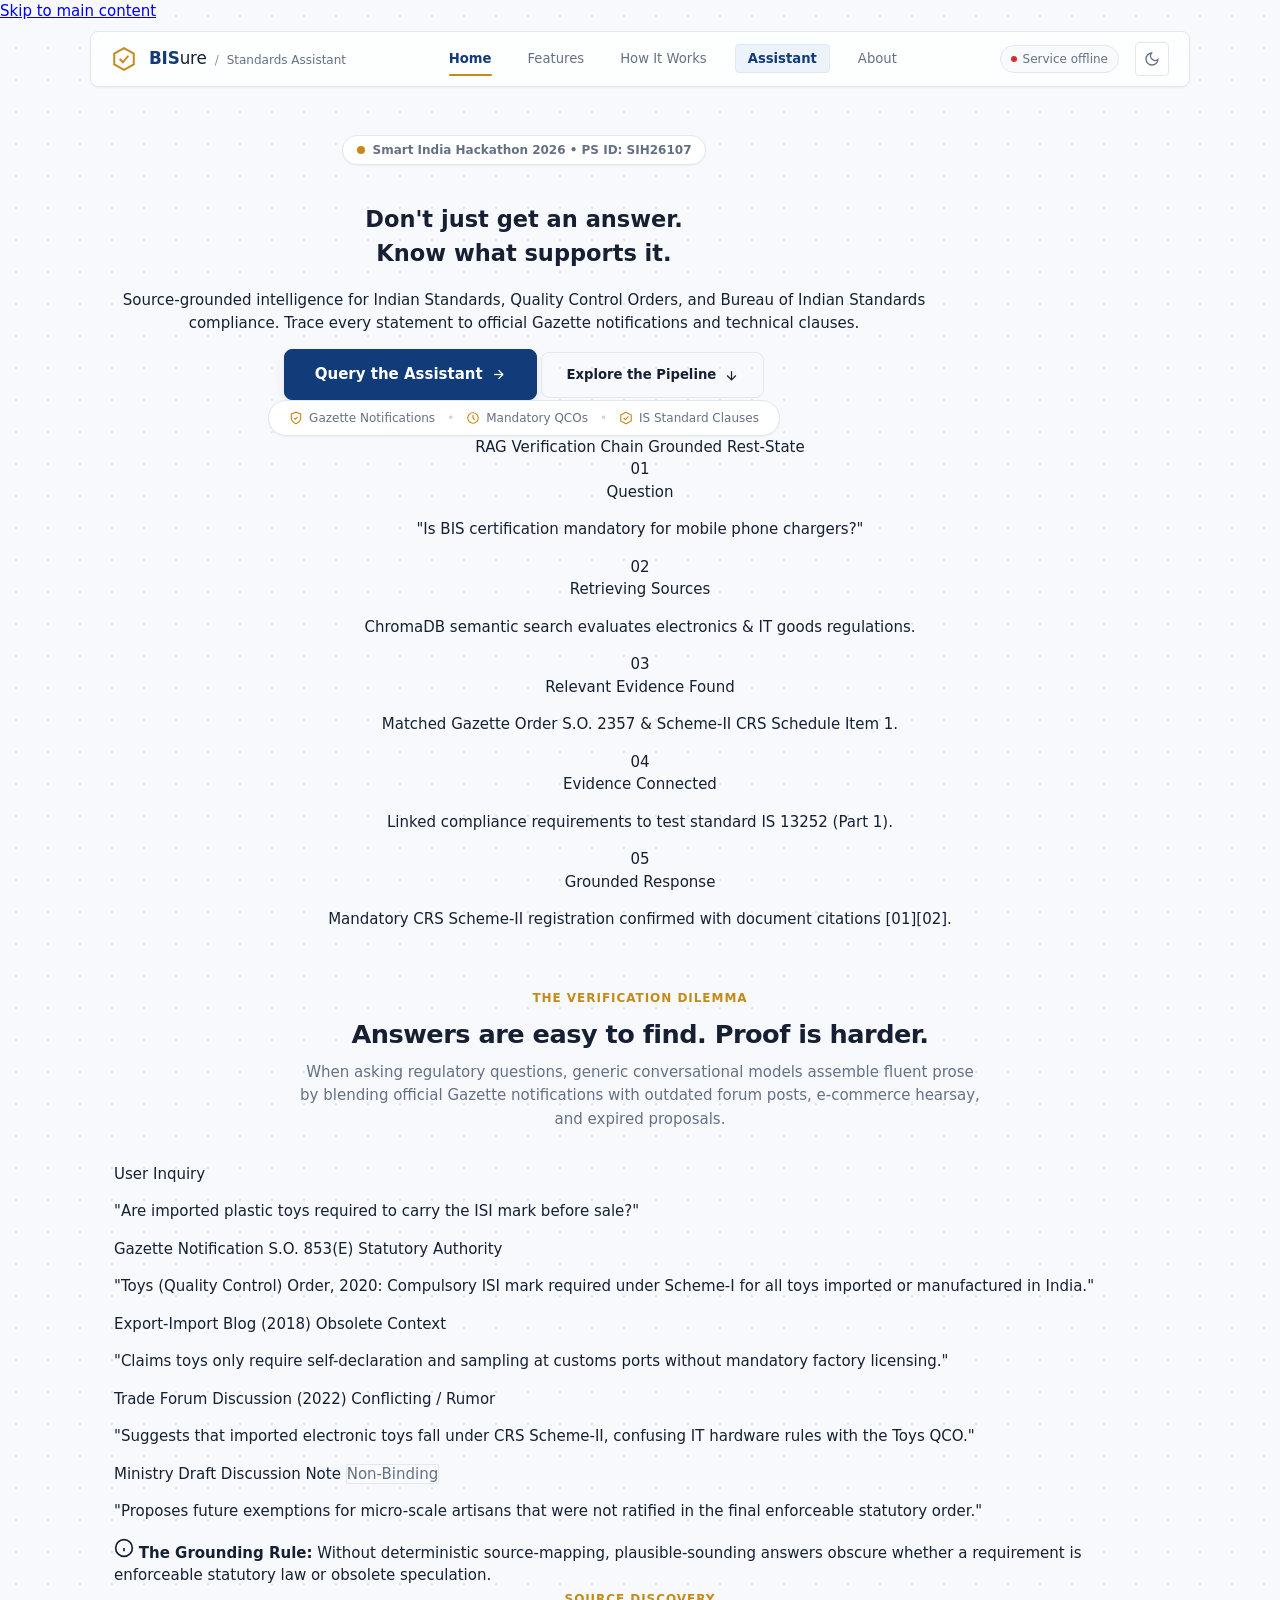
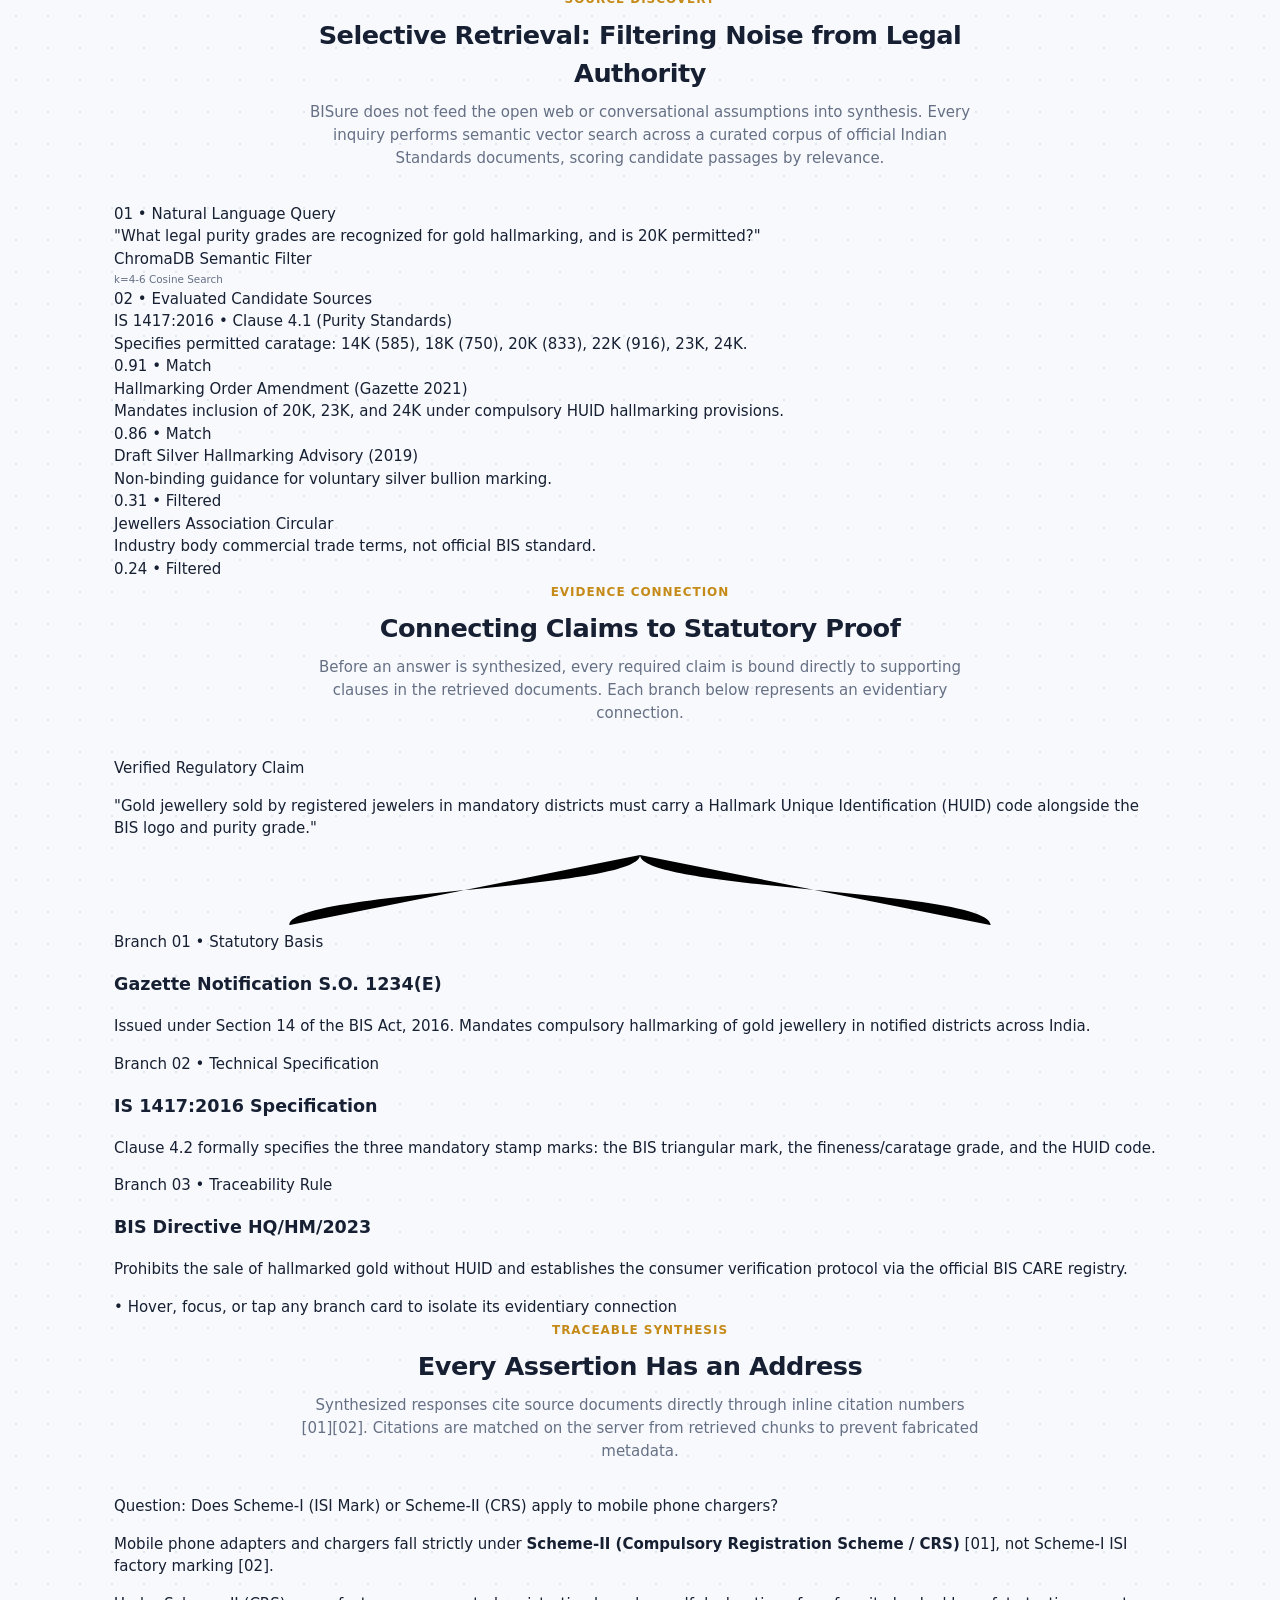
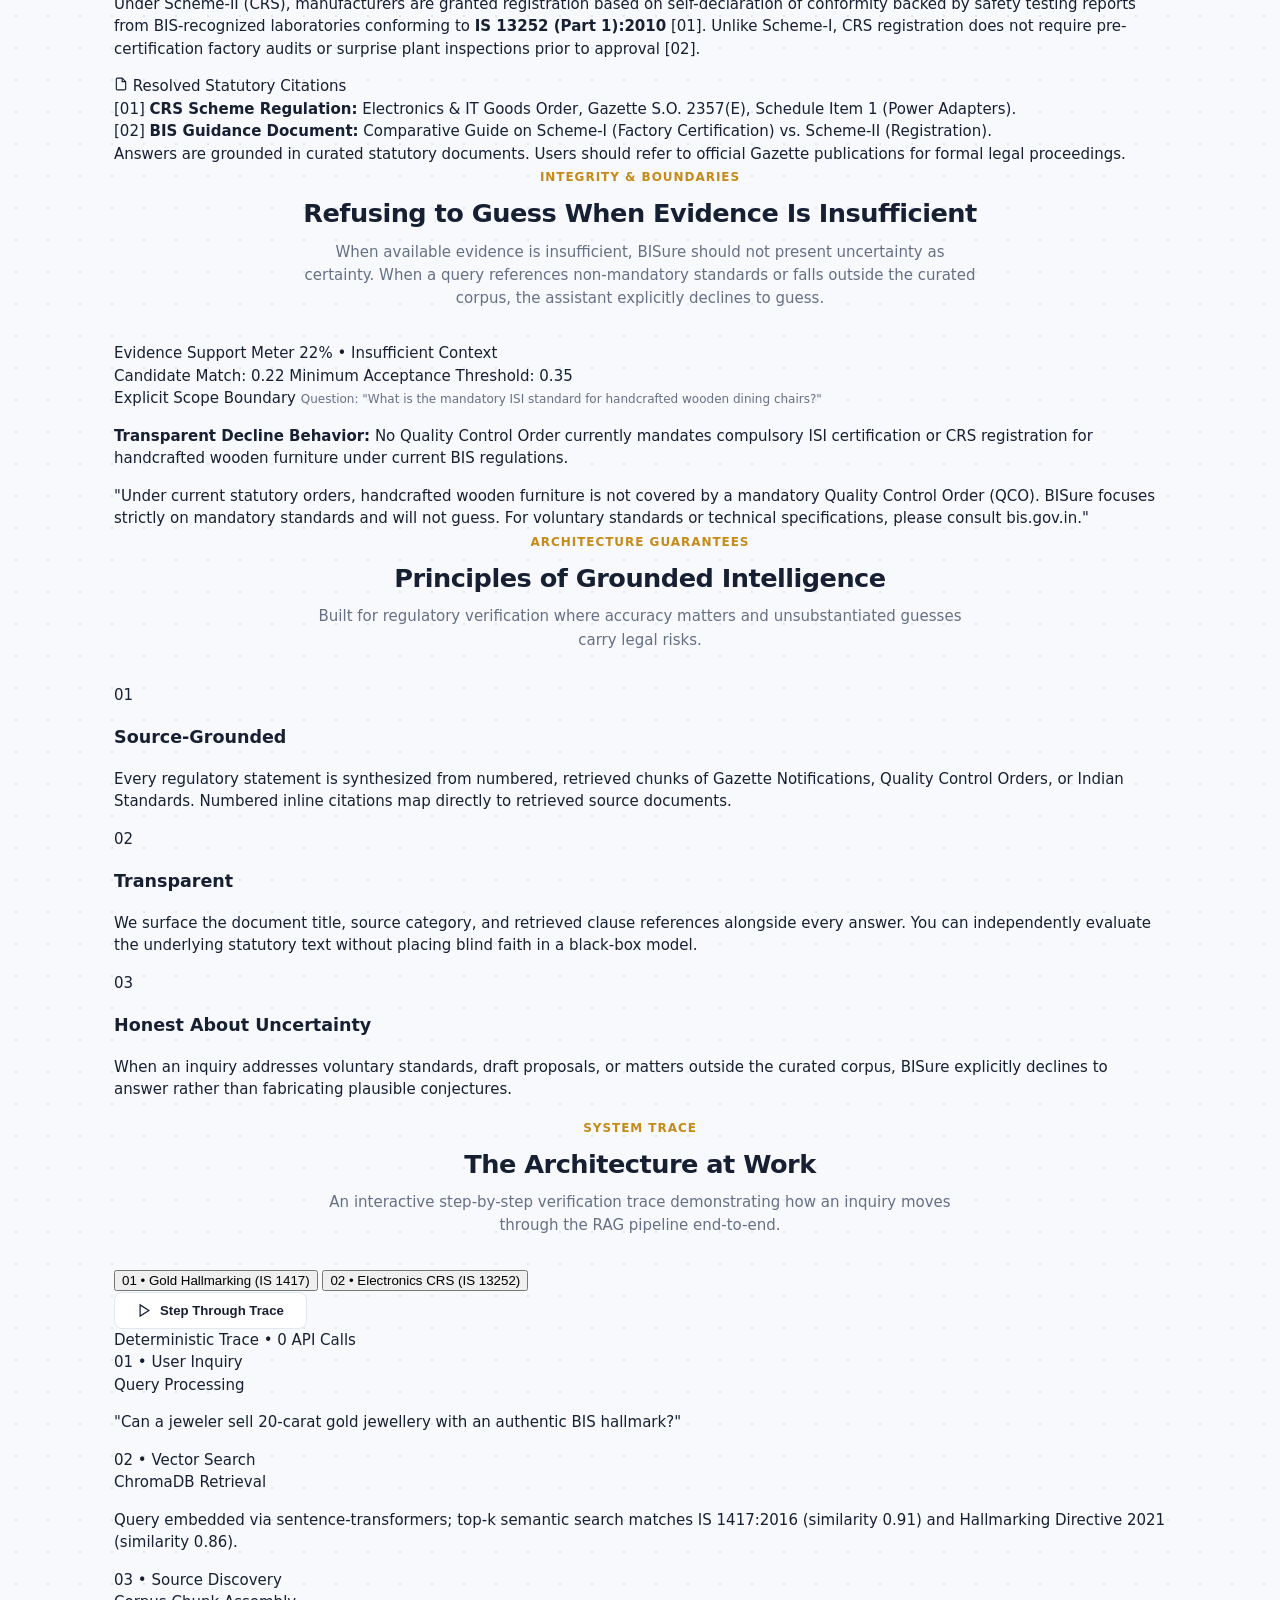
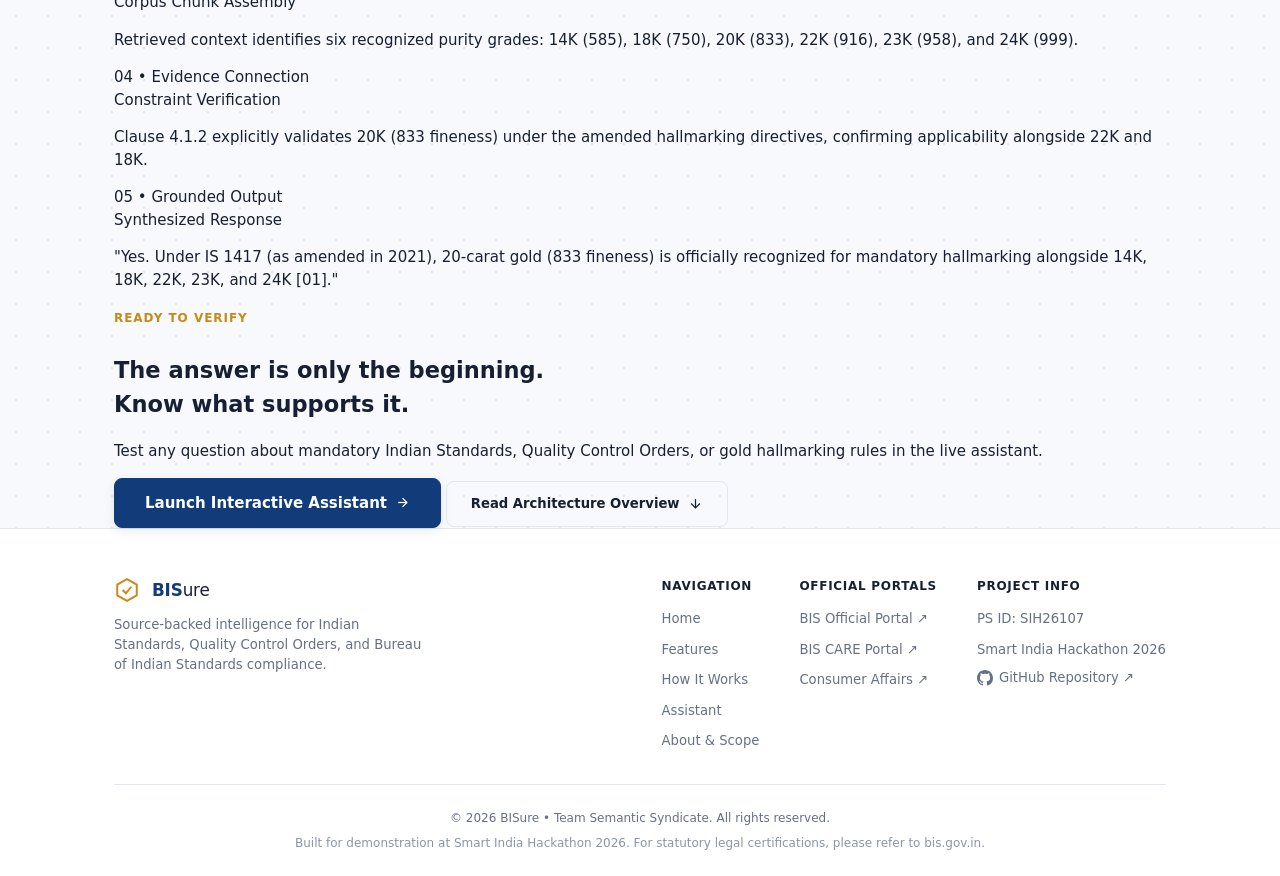
==== commit c3f2b3f5: "Add multi-page structure with shared navigation engine Introduces the full 5-page site (index, featu" ====
--- a/index.html
+++ b/index.html
@@ -7,6 +7,9 @@
   <link rel="stylesheet" href="style.css" />
 </head>
 <body>
+  <!-- Accessible Skip-to-Content Link -->
+  <a href="#main-content" class="skip-link">Skip to main content</a>
+
   <!-- ================= STICKY TOP NAV ================= -->
   <header class="site-header" role="banner">
     <div class="nav-container">
@@ -63,424 +66,581 @@
     </div>
   </header>
 
-  <main>
-    <!-- ================= HERO SECTION ================= -->
-    <section class="hero-section" aria-labelledby="hero-heading">
-      <div class="section-container hero-container">
+  <main id="main-content">
+    <!-- ================= 1. HERO SECTION ================= -->
+    <section id="hero" class="hero-section" aria-labelledby="hero-heading">
+      <div class="section-container hero-grid">
         <div class="hero-content">
           <div class="hero-pill">
-            <span class="pill-dot"></span>
+            <span class="pill-dot" aria-hidden="true"></span>
             <span>Smart India Hackathon 2026 &bull; PS ID: SIH26107</span>
           </div>
-          <h1 id="hero-heading" class="hero-title">
-            Ask about Indian Standards &amp; Certification
+          <h1 id="hero-heading" class="hero-headline">
+            Don't just get an answer.<br />Know what supports it.
           </h1>
-          <p class="hero-description">
-            Source-grounded intelligence for verifying mandatory Quality Control Orders, Gold Hallmarking, ISI conformity, and consumer license authenticity.
-          </p>
-          <p class="hero-capabilities">QCOs &bull; Hallmarking &bull; ISI &bull; CRS &bull; CML</p>
-
-          <div class="hero-actions">
+          <p class="hero-lead">
+            Source-grounded intelligence for Indian Standards, Quality Control Orders, and Bureau of Indian Standards compliance. Trace every statement to official Gazette notifications and technical clauses.
+          </p>
+          <div class="hero-actions-group">
             <a href="chat.html" class="btn btn-primary btn-hero-primary">
-              <span>Ask the Assistant</span>
+              <span>Query the Assistant</span>
+              <svg class="btn-icon" viewBox="0 0 24 24" fill="none" stroke="currentColor" stroke-width="2" aria-hidden="true">
+                <line x1="5" y1="12" x2="19" y2="12"></line>
+                <polyline points="12 5 19 12 12 19"></polyline>
+              </svg>
+            </a>
+            <a href="#problem" class="btn btn-secondary btn-hero-secondary">
+              <span>Explore the Pipeline</span>
               <svg class="btn-icon" viewBox="0 0 24 24" fill="none" stroke="currentColor" stroke-width="2" aria-hidden="true">
                 <line x1="12" y1="5" x2="12" y2="19"></line>
                 <polyline points="19 12 12 19 5 12"></polyline>
               </svg>
             </a>
-            <a href="how-it-works.html" class="btn btn-secondary btn-hero-secondary">
-              <span>How It Works</span>
-              <svg class="btn-icon" viewBox="0 0 24 24" fill="none" stroke="currentColor" stroke-width="2" aria-hidden="true">
-                <line x1="5" y1="12" x2="19" y2="12"></line>
-                <polyline points="12 5 19 12 12 19"></polyline>
-              </svg>
-            </a>
-          </div>
-
-          <!-- Trust Strip -->
-          <div class="trust-strip" aria-label="Project Credibility">
+          </div>
+          <div class="trust-strip" aria-label="Project Verification Basis">
             <div class="trust-item">
               <svg class="trust-icon" viewBox="0 0 24 24" fill="none" stroke="currentColor" stroke-width="2" aria-hidden="true">
                 <path d="M12 22s8-4 8-10V5l-8-3-8 3v7c0 6 8 10 8 10z"></path>
                 <polyline points="9 12 11 14 15 10"></polyline>
               </svg>
-              <span>Source-backed answers</span>
+              <span>Gazette Notifications</span>
             </div>
             <span class="trust-separator" aria-hidden="true">&bull;</span>
             <div class="trust-item">
               <svg class="trust-icon" viewBox="0 0 24 24" fill="none" stroke="currentColor" stroke-width="2" aria-hidden="true">
-                <circle cx="12" cy="8" r="7"></circle>
-                <polyline points="8.21 13.89 7 23 12 20 17 23 15.79 13.88"></polyline>
-              </svg>
-              <span>Built for SIH 2026</span>
+                <circle cx="12" cy="12" r="9"></circle>
+                <polyline points="12 7 12 12 15 15"></polyline>
+              </svg>
+              <span>Mandatory QCOs</span>
             </div>
             <span class="trust-separator" aria-hidden="true">&bull;</span>
             <div class="trust-item">
               <svg class="trust-icon" viewBox="0 0 24 24" fill="none" stroke="currentColor" stroke-width="2" aria-hidden="true">
-                <path d="M17 21v-2a4 4 0 0 0-4-4H5a4 4 0 0 0-4 4v2"></path>
-                <circle cx="9" cy="7" r="4"></circle>
-                <path d="M23 21v-2a4 4 0 0 0-3-3.87"></path>
-                <path d="M16 3.13a4 4 0 0 1 0 7.75"></path>
-              </svg>
-              <span>Team Semantic Syndicate</span>
-            </div>
-          </div>
-        </div>
-      </div>
-    </section>
-
-    <!-- ================= FEATURE GRID (COMPACT PREVIEW) ================= -->
-    <section id="features" class="features-section" aria-labelledby="features-heading">
+                <polygon points="12 2 21 7 21 17 12 22 3 17 3 7 12 2"></polygon>
+                <polyline points="8 12 11 15 16 9"></polyline>
+              </svg>
+              <span>IS Standard Clauses</span>
+            </div>
+          </div>
+        </div>
+
+        <!-- Right: Static representation of 5 stages (Final-state at rest) -->
+        <div class="hero-pipeline-preview" aria-label="Pipeline Rest-State Preview">
+          <div class="pipeline-header">
+            <span class="pipeline-header-title">RAG Verification Chain</span>
+            <span class="pipeline-live-pill">
+              <span class="pipeline-live-dot" aria-hidden="true"></span>
+              <span>Grounded Rest-State</span>
+            </span>
+          </div>
+          <div class="pipeline-track">
+            <!-- Stage 1 -->
+            <div class="pipeline-step">
+              <span class="pipeline-step-badge">01</span>
+              <div class="pipeline-step-content">
+                <div class="pipeline-step-phase">Question</div>
+                <p class="pipeline-step-desc">"Is BIS certification mandatory for mobile phone chargers?"</p>
+              </div>
+            </div>
+            <!-- Stage 2 -->
+            <div class="pipeline-step">
+              <span class="pipeline-step-badge">02</span>
+              <div class="pipeline-step-content">
+                <div class="pipeline-step-phase">Retrieving Sources</div>
+                <p class="pipeline-step-desc">ChromaDB semantic search evaluates electronics &amp; IT goods regulations.</p>
+              </div>
+            </div>
+            <!-- Stage 3 -->
+            <div class="pipeline-step">
+              <span class="pipeline-step-badge">03</span>
+              <div class="pipeline-step-content">
+                <div class="pipeline-step-phase">Relevant Evidence Found</div>
+                <p class="pipeline-step-desc">Matched Gazette Order S.O. 2357 &amp; Scheme-II CRS Schedule Item 1.</p>
+              </div>
+            </div>
+            <!-- Stage 4 -->
+            <div class="pipeline-step">
+              <span class="pipeline-step-badge">04</span>
+              <div class="pipeline-step-content">
+                <div class="pipeline-step-phase">Evidence Connected</div>
+                <p class="pipeline-step-desc">Linked compliance requirements to test standard IS 13252 (Part 1).</p>
+              </div>
+            </div>
+            <!-- Stage 5 -->
+            <div class="pipeline-step step-grounded">
+              <span class="pipeline-step-badge">05</span>
+              <div class="pipeline-step-content">
+                <div class="pipeline-step-phase">Grounded Response</div>
+                <p class="pipeline-step-desc">Mandatory CRS Scheme-II registration confirmed with document citations [01][02].</p>
+              </div>
+            </div>
+          </div>
+        </div>
+      </div>
+    </section>
+
+    <!-- ================= 2. THE PROBLEM ================= -->
+    <section id="problem" class="editorial-section" aria-labelledby="problem-heading">
       <div class="section-container">
         <div class="section-header">
-          <span class="section-eyebrow">Core Capabilities</span>
-          <h2 id="features-heading" class="section-title">Key Regulatory Standards Covered</h2>
+          <span class="section-eyebrow">The Verification Dilemma</span>
+          <h2 id="problem-heading" class="section-title">Answers are easy to find. Proof is harder.</h2>
           <p class="section-subtext">
-            Explore primary compliance domains under the Bureau of Indian Standards.
-          </p>
-        </div>
-
-        <div class="feature-grid">
-          <!-- Card 1: Gold Hallmarking -->
-          <div class="feature-card">
-            <div class="feature-card-header">
-              <div class="card-icon card-icon-gold">
-                <svg viewBox="0 0 24 24" fill="none" stroke="currentColor" stroke-width="2" aria-hidden="true">
-                  <circle cx="12" cy="12" r="7"></circle>
-                  <polyline points="12 9 12 12 13.5 13.5"></polyline>
-                  <path d="M16.51 17.35l-.35 3.83a2 2 0 0 1-2 1.82H9.83a2 2 0 0 1-2-1.82l-.35-3.83m.01-10.7l.35-3.83A2 2 0 0 1 9.83 1h4.35a2 2 0 0 1 2 1.82l.35 3.83"></path>
-                </svg>
-              </div>
-              <div class="feature-card-meta">
-                <h3 class="feature-card-title">Gold Hallmarking &amp; HUID</h3>
-                <span class="feature-badge">IS 1417 Standards</span>
-              </div>
-            </div>
-            <p class="feature-card-desc">
-              Mandatory purity standards (14k, 18k, 22k) and 6-digit HUID verification.
-            </p>
-          </div>
-
-          <!-- Card 2: Mandatory ISI / QCOs -->
-          <div class="feature-card">
-            <div class="feature-card-header">
-              <div class="card-icon card-icon-navy">
-                <svg viewBox="0 0 24 24" fill="none" stroke="currentColor" stroke-width="2" aria-hidden="true">
-                  <rect x="2" y="7" width="20" height="14" rx="2" ry="2"></rect>
-                  <path d="M16 21V5a2 2 0 0 0-2-2h-4a2 2 0 0 0-2 2v16"></path>
-                </svg>
-              </div>
-              <div class="feature-card-meta">
-                <h3 class="feature-card-title">Mandatory ISI / QCOs</h3>
-                <span class="feature-badge">Gazette Orders</span>
-              </div>
-            </div>
-            <p class="feature-card-desc">
-              Compulsory ISI certification orders covering toys, appliances, cement, steel, and helmets.
-            </p>
-          </div>
-
-          <!-- Card 3: CRS vs ISI Scheme -->
-          <div class="feature-card">
-            <div class="feature-card-header">
-              <div class="card-icon card-icon-slate">
-                <svg viewBox="0 0 24 24" fill="none" stroke="currentColor" stroke-width="2" aria-hidden="true">
-                  <rect x="4" y="4" width="16" height="16" rx="2"></rect>
-                  <line x1="9" y1="9" x2="15" y2="15"></line>
-                  <line x1="15" y1="9" x2="9" y2="15"></line>
-                </svg>
-              </div>
-              <div class="feature-card-meta">
-                <h3 class="feature-card-title">CRS vs. ISI Scheme</h3>
-                <span class="feature-badge">Scheme I vs Scheme II</span>
-              </div>
-            </div>
-            <p class="feature-card-desc">
-              Contrasting Scheme-I factory audit inspections with Scheme-II registration for electronics.
-            </p>
-          </div>
-
-          <!-- Card 4: License Authentication -->
-          <div class="feature-card">
-            <div class="feature-card-header">
-              <div class="card-icon card-icon-teal">
-                <svg viewBox="0 0 24 24" fill="none" stroke="currentColor" stroke-width="2" aria-hidden="true">
-                  <path d="M22 11.08V12a10 10 0 1 1-5.93-9.14"></path>
-                  <polyline points="22 4 12 14.01 9 11.01"></polyline>
-                </svg>
-              </div>
-              <div class="feature-card-meta">
-                <h3 class="feature-card-title">License Authentication</h3>
-                <span class="feature-badge">CML &amp; Verification</span>
-              </div>
-            </div>
-            <p class="feature-card-desc">
-              Verifying manufacturer 7-digit CML license numbers, scope, and reporting fraudulent markings.
-            </p>
-          </div>
-        </div>
-
-        <div class="section-cta-wrap">
-          <a href="features.html" class="btn btn-secondary">Explore all features &rarr;</a>
-        </div>
-      </div>
-    </section>
-
-    <!-- ================= HOW IT WORKS (COMPACT PREVIEW) ================= -->
-    <section id="how-it-works" class="how-it-works-section" aria-labelledby="how-heading">
+            When asking regulatory questions, generic conversational models assemble fluent prose by blending official Gazette notifications with outdated forum posts, e-commerce hearsay, and expired proposals.
+          </p>
+        </div>
+
+        <div class="problem-canvas" aria-label="Branching information comparison diagram">
+          <div class="problem-query-hub">
+            <div class="problem-query-tag">User Inquiry</div>
+            <p class="problem-query-text">"Are imported plastic toys required to carry the ISI mark before sale?"</p>
+          </div>
+
+          <div class="problem-branches-grid">
+            <!-- Node A: Official Gazette -->
+            <div class="problem-node node-verified">
+              <div class="problem-node-header">
+                <span class="problem-node-source">Gazette Notification S.O. 853(E)</span>
+                <span class="problem-node-badge badge-verified">Statutory Authority</span>
+              </div>
+              <p class="problem-node-claim">
+                "Toys (Quality Control) Order, 2020: Compulsory ISI mark required under Scheme-I for all toys imported or manufactured in India."
+              </p>
+            </div>
+
+            <!-- Node B: Outdated Blog -->
+            <div class="problem-node node-obsolete">
+              <div class="problem-node-header">
+                <span class="problem-node-source">Export-Import Blog (2018)</span>
+                <span class="problem-node-badge badge-flagged">Obsolete Context</span>
+              </div>
+              <p class="problem-node-claim">
+                "Claims toys only require self-declaration and sampling at customs ports without mandatory factory licensing."
+              </p>
+            </div>
+
+            <!-- Node C: Forum Thread -->
+            <div class="problem-node node-conflicting">
+              <div class="problem-node-header">
+                <span class="problem-node-source">Trade Forum Discussion (2022)</span>
+                <span class="problem-node-badge badge-flagged">Conflicting / Rumor</span>
+              </div>
+              <p class="problem-node-claim">
+                "Suggests that imported electronic toys fall under CRS Scheme-II, confusing IT hardware rules with the Toys QCO."
+              </p>
+            </div>
+
+            <!-- Node D: Draft Proposal -->
+            <div class="problem-node node-unverified">
+              <div class="problem-node-header">
+                <span class="problem-node-source">Ministry Draft Discussion Note</span>
+                <span class="problem-node-badge badge-neutral">Non-Binding</span>
+              </div>
+              <p class="problem-node-claim">
+                "Proposes future exemptions for micro-scale artisans that were not ratified in the final enforceable statutory order."
+              </p>
+            </div>
+          </div>
+
+          <div class="problem-verdict-banner">
+            <svg viewBox="0 0 24 24" fill="none" stroke="currentColor" stroke-width="2" width="20" height="20" aria-hidden="true" style="color: var(--color-trust); flex-shrink: 0;">
+              <circle cx="12" cy="12" r="10"></circle>
+              <line x1="12" y1="16" x2="12" y2="12"></line>
+              <line x1="12" y1="8" x2="12.01" y2="8"></line>
+            </svg>
+            <span><strong>The Grounding Rule:</strong> Without deterministic source-mapping, plausible-sounding answers obscure whether a requirement is enforceable statutory law or obsolete speculation.</span>
+          </div>
+        </div>
+      </div>
+    </section>
+
+    <!-- ================= 3. RETRIEVAL ================= -->
+    <section id="retrieval" class="editorial-section" aria-labelledby="retrieval-heading">
       <div class="section-container">
         <div class="section-header">
-          <span class="section-eyebrow">Architecture &amp; Trust</span>
-          <h2 id="how-heading" class="section-title">How BISure Works</h2>
+          <span class="section-eyebrow">Source Discovery</span>
+          <h2 id="retrieval-heading" class="section-title">Selective Retrieval: Filtering Noise from Legal Authority</h2>
           <p class="section-subtext">
-            Retrieves supporting knowledge before generating an answer. Questions outside the available knowledge base are handled through an explicit fallback.
-          </p>
-        </div>
-
-        <div class="steps-grid">
-          <div class="step-card">
-            <div class="step-badge">01</div>
-            <div class="step-icon-wrap">
-              <svg viewBox="0 0 24 24" fill="none" stroke="currentColor" stroke-width="2" aria-hidden="true">
-                <path d="M21 15a2 2 0 0 1-2 2H7l-4 4V5a2 2 0 0 1 2-2h14a2 2 0 0 1 2 2z"></path>
-              </svg>
-            </div>
-            <h3 class="step-title">1. Ask a question</h3>
-            <p class="step-desc">
-              Ask any natural language query on BIS standards, mandatory QCOs, hallmarking rules, or certification procedures.
+            BISure does not feed the open web or conversational assumptions into synthesis. Every inquiry performs semantic vector search across a curated corpus of official Indian Standards documents, scoring candidate passages by relevance.
+          </p>
+        </div>
+
+        <div class="retrieval-flow" aria-label="Retrieval process from query to evaluated sources">
+          <!-- Step 1: Input -->
+          <div class="retrieval-box">
+            <div class="retrieval-box-title">01 &bull; Natural Language Query</div>
+            <div class="retrieval-query-card">
+              "What legal purity grades are recognized for gold hallmarking, and is 20K permitted?"
+            </div>
+          </div>
+
+          <!-- Middle connector -->
+          <div class="retrieval-middle-connector" aria-hidden="true">
+            <div class="vector-connector-line"></div>
+            <div class="vector-engine-card">
+              <div>ChromaDB Semantic Filter</div>
+              <div style="font-size: 0.65rem; color: var(--color-text-muted); margin-top: 2px;">k=4-6 Cosine Search</div>
+            </div>
+            <div class="vector-connector-line"></div>
+          </div>
+
+          <!-- Step 2: Evaluated Sources -->
+          <div class="retrieval-box">
+            <div class="retrieval-box-title">02 &bull; Evaluated Candidate Sources</div>
+            <div class="retrieval-sources-stack">
+              <!-- Source 1 -->
+              <div class="source-eval-card source-selected">
+                <div class="source-eval-info">
+                  <div class="source-eval-doc">IS 1417:2016 &bull; Clause 4.1 (Purity Standards)</div>
+                  <div class="source-eval-clause">Specifies permitted caratage: 14K (585), 18K (750), 20K (833), 22K (916), 23K, 24K.</div>
+                </div>
+                <span class="source-eval-score score-selected">0.91 &bull; Match</span>
+              </div>
+
+              <!-- Source 2 -->
+              <div class="source-eval-card source-selected">
+                <div class="source-eval-info">
+                  <div class="source-eval-doc">Hallmarking Order Amendment (Gazette 2021)</div>
+                  <div class="source-eval-clause">Mandates inclusion of 20K, 23K, and 24K under compulsory HUID hallmarking provisions.</div>
+                </div>
+                <span class="source-eval-score score-selected">0.86 &bull; Match</span>
+              </div>
+
+              <!-- Source 3 -->
+              <div class="source-eval-card source-excluded">
+                <div class="source-eval-info">
+                  <div class="source-eval-doc">Draft Silver Hallmarking Advisory (2019)</div>
+                  <div class="source-eval-clause">Non-binding guidance for voluntary silver bullion marking.</div>
+                </div>
+                <span class="source-eval-score score-excluded">0.31 &bull; Filtered</span>
+              </div>
+
+              <!-- Source 4 -->
+              <div class="source-eval-card source-excluded">
+                <div class="source-eval-info">
+                  <div class="source-eval-doc">Jewellers Association Circular</div>
+                  <div class="source-eval-clause">Industry body commercial trade terms, not official BIS standard.</div>
+                </div>
+                <span class="source-eval-score score-excluded">0.24 &bull; Filtered</span>
+              </div>
+            </div>
+          </div>
+        </div>
+      </div>
+    </section>
+
+    <!-- ================= 4. EVIDENCE CONNECTION ================= -->
+    <section id="evidence" class="editorial-section" aria-labelledby="evidence-heading">
+      <div class="section-container">
+        <div class="section-header">
+          <span class="section-eyebrow">Evidence Connection</span>
+          <h2 id="evidence-heading" class="section-title">Connecting Claims to Statutory Proof</h2>
+          <p class="section-subtext">
+            Before an answer is synthesized, every required claim is bound directly to supporting clauses in the retrieved documents. Each branch below represents an evidentiary connection.
+          </p>
+        </div>
+
+        <div class="evidence-connection-wrap" aria-label="Evidence connection branching graph">
+          <!-- Central Claim Hub -->
+          <div class="evidence-claim-hub" tabindex="0" role="region" aria-label="Verified Regulatory Claim. Hover or focus to illuminate all supporting evidence branches.">
+            <div class="claim-tag">Verified Regulatory Claim</div>
+            <p class="claim-statement">
+              "Gold jewellery sold by registered jewelers in mandatory districts must carry a Hallmark Unique Identification (HUID) code alongside the BIS logo and purity grade."
             </p>
           </div>
 
-          <div class="step-connector" aria-hidden="true">
-            <svg viewBox="0 0 24 24" fill="none" stroke="currentColor" stroke-width="2">
-              <polyline points="9 18 15 12 9 6"></polyline>
-            </svg>
-          </div>
-
-          <div class="step-card">
-            <div class="step-badge">02</div>
-            <div class="step-icon-wrap">
-              <svg viewBox="0 0 24 24" fill="none" stroke="currentColor" stroke-width="2" aria-hidden="true">
-                <circle cx="11" cy="11" r="8"></circle>
-                <line x1="21" y1="21" x2="16.65" y2="16.65"></line>
-                <path d="M11 8v6"></path>
-                <path d="M8 11h6"></path>
-              </svg>
-            </div>
-            <h3 class="step-title">2. Retrieve verified BIS sources</h3>
-            <p class="step-desc">
-              ChromaDB semantic search retrieves exact chunks from official Gazette notifications, QCO orders, and BIS documentation.
+          <!-- Static SVG Connecting Paths (Animated via stroke-dash in Phase 5) -->
+          <svg class="evidence-svg-canvas" viewBox="0 0 900 60" preserveAspectRatio="none" aria-hidden="true">
+            <!-- Branch 1: Center to Left Card -->
+            <path d="M 450 0 C 450 30, 150 30, 150 60" data-branch="1"></path>
+            <!-- Branch 2: Center straight to Middle Card -->
+            <path d="M 450 0 C 450 25, 450 35, 450 60" data-branch="2"></path>
+            <!-- Branch 3: Center to Right Card -->
+            <path d="M 450 0 C 450 30, 750 30, 750 60" data-branch="3"></path>
+          </svg>
+
+          <!-- 3 Supporting Branches -->
+          <div class="evidence-branches-grid">
+            <div class="evidence-branch-card" data-branch="1" tabindex="0" role="button" aria-pressed="false" aria-label="Evidence Branch 1: Statutory Basis Gazette Notification">
+              <span class="branch-num">Branch 01 &bull; Statutory Basis</span>
+              <h3 class="branch-doc-title">Gazette Notification S.O. 1234(E)</h3>
+              <p class="branch-clause-text">
+                Issued under Section 14 of the BIS Act, 2016. Mandates compulsory hallmarking of gold jewellery in notified districts across India.
+              </p>
+            </div>
+
+            <div class="evidence-branch-card" data-branch="2" tabindex="0" role="button" aria-pressed="false" aria-label="Evidence Branch 2: Technical Specification IS 1417">
+              <span class="branch-num">Branch 02 &bull; Technical Specification</span>
+              <h3 class="branch-doc-title">IS 1417:2016 Specification</h3>
+              <p class="branch-clause-text">
+                Clause 4.2 formally specifies the three mandatory stamp marks: the BIS triangular mark, the fineness/caratage grade, and the HUID code.
+              </p>
+            </div>
+
+            <div class="evidence-branch-card" data-branch="3" tabindex="0" role="button" aria-pressed="false" aria-label="Evidence Branch 3: Traceability Rule BIS Directive">
+              <span class="branch-num">Branch 03 &bull; Traceability Rule</span>
+              <h3 class="branch-doc-title">BIS Directive HQ/HM/2023</h3>
+              <p class="branch-clause-text">
+                Prohibits the sale of hallmarked gold without HUID and establishes the consumer verification protocol via the official BIS CARE registry.
+              </p>
+            </div>
+          </div>
+
+          <div class="evidence-graph-hint" aria-hidden="true">
+            <span class="hint-dot">&bull;</span>
+            <span>Hover, focus, or tap any branch card to isolate its evidentiary connection</span>
+          </div>
+        </div>
+      </div>
+    </section>
+
+    <!-- ================= 5. GROUNDED RESPONSE ================= -->
+    <section id="grounded-response" class="editorial-section" aria-labelledby="response-heading">
+      <div class="section-container">
+        <div class="section-header">
+          <span class="section-eyebrow">Traceable Synthesis</span>
+          <h2 id="response-heading" class="section-title">Every Assertion Has an Address</h2>
+          <p class="section-subtext">
+            Synthesized responses cite source documents directly through inline citation numbers [01][02]. Citations are matched on the server from retrieved chunks to prevent fabricated metadata.
+          </p>
+        </div>
+
+        <div class="grounded-response-layout" aria-label="Grounded response demonstration card">
+          <div class="grounded-card-query">
+            <span class="grounded-query-label">Question:</span>
+            <span>Does Scheme-I (ISI Mark) or Scheme-II (CRS) apply to mobile phone chargers?</span>
+          </div>
+
+          <div class="grounded-response-body">
+            <p>
+              Mobile phone adapters and chargers fall strictly under <strong>Scheme-II (Compulsory Registration Scheme / CRS)</strong> <span class="citation-ref" tabindex="0" role="button" aria-label="Citation [01] — view matching source" title="Citation 01">[01]</span>, not Scheme-I ISI factory marking <span class="citation-ref" tabindex="0" role="button" aria-label="Citation [02] — view matching source" title="Citation 02">[02]</span>.
             </p>
-          </div>
-
-          <div class="step-connector" aria-hidden="true">
-            <svg viewBox="0 0 24 24" fill="none" stroke="currentColor" stroke-width="2">
-              <polyline points="9 18 15 12 9 6"></polyline>
-            </svg>
-          </div>
-
-          <div class="step-card">
-            <div class="step-badge">03</div>
-            <div class="step-icon-wrap">
-              <svg viewBox="0 0 24 24" fill="none" stroke="currentColor" stroke-width="2" aria-hidden="true">
+            <p>
+              Under Scheme-II (CRS), manufacturers are granted registration based on self-declaration of conformity backed by safety testing reports from BIS-recognized laboratories conforming to <strong>IS 13252 (Part 1):2010</strong> <span class="citation-ref" tabindex="0" role="button" aria-label="Citation [01] — view matching source" title="Citation 01">[01]</span>. Unlike Scheme-I, CRS registration does not require pre-certification factory audits or surprise plant inspections prior to approval <span class="citation-ref" tabindex="0" role="button" aria-label="Citation [02] — view matching source" title="Citation 02">[02]</span>.
+            </p>
+          </div>
+
+          <div class="grounded-citations-drawer">
+            <div class="drawer-header">
+              <svg viewBox="0 0 24 24" fill="none" stroke="currentColor" stroke-width="2" width="14" height="14" aria-hidden="true">
                 <path d="M14 2H6a2 2 0 0 0-2 2v16a2 2 0 0 0 2 2h12a2 2 0 0 0 2-2V8z"></path>
                 <polyline points="14 2 14 8 20 8"></polyline>
-                <line x1="16" y1="13" x2="8" y2="13"></line>
-                <line x1="16" y1="17" x2="8" y2="17"></line>
-                <polyline points="10 9 9 9 8 9"></polyline>
-              </svg>
-            </div>
-            <h3 class="step-title">3. Grounded answer with citations</h3>
-            <p class="step-desc">
-              Synthesized response directly cites official reference standards and clauses. If out of scope, the assistant explicitly declines to guess.
-            </p>
-          </div>
-        </div>
-
-        <div class="section-cta-wrap">
-          <a href="how-it-works.html" class="btn btn-secondary">See how BISure works &rarr;</a>
-        </div>
-      </div>
-    </section>
-
-    <!-- ================= WHO BISURE IS FOR (COMPACT PREVIEW) ================= -->
-    <section id="who-bisure-is-for" class="who-bisure-section" aria-labelledby="who-heading">
+              </svg>
+              <span>Resolved Statutory Citations</span>
+            </div>
+            <div class="drawer-item">
+              <span class="citation-ref">[01]</span>
+              <span><strong>CRS Scheme Regulation:</strong> Electronics &amp; IT Goods Order, Gazette S.O. 2357(E), Schedule Item 1 (Power Adapters).</span>
+            </div>
+            <div class="drawer-item">
+              <span class="citation-ref">[02]</span>
+              <span><strong>BIS Guidance Document:</strong> Comparative Guide on Scheme-I (Factory Certification) vs. Scheme-II (Registration).</span>
+            </div>
+          </div>
+
+          <div class="grounded-footer-note">
+            Answers are grounded in curated statutory documents. Users should refer to official Gazette publications for formal legal proceedings.
+          </div>
+        </div>
+      </div>
+    </section>
+
+    <!-- ================= 6. SAFETY FALLBACK ================= -->
+    <section id="safety-fallback" class="editorial-section" aria-labelledby="fallback-heading">
       <div class="section-container">
         <div class="section-header">
-          <span class="section-eyebrow">Use Cases</span>
-          <h2 id="who-heading" class="section-title">Who BISure Is For</h2>
+          <span class="section-eyebrow">Integrity &amp; Boundaries</span>
+          <h2 id="fallback-heading" class="section-title">Refusing to Guess When Evidence Is Insufficient</h2>
           <p class="section-subtext">
-            Tailored regulatory clarity for stakeholders navigating Indian Standards, mandatory certification, and product verification.
-          </p>
-        </div>
-
-        <div class="persona-grid">
-          <!-- Card 1: Consumers -->
-          <div class="feature-card">
-            <div class="feature-card-header">
-              <div class="card-icon card-icon-gold">
-                <svg viewBox="0 0 24 24" fill="none" stroke="currentColor" stroke-width="2" aria-hidden="true">
-                  <path d="M12 22s8-4 8-10V5l-8-3-8 3v7c0 6 8 10 8 10z"></path>
-                </svg>
-              </div>
-              <div class="feature-card-meta">
-                <h3 class="feature-card-title">Consumers</h3>
-                <span class="feature-badge">Verify Products</span>
-              </div>
-            </div>
-            <p class="feature-card-desc">
-              Confirm authentic ISI marks, check 7-digit CML license validity, and verify gold hallmarking purity standards.
+            When available evidence is insufficient, BISure should not present uncertainty as certainty. When a query references non-mandatory standards or falls outside the curated corpus, the assistant explicitly declines to guess.
+          </p>
+        </div>
+
+        <div class="fallback-canvas" aria-label="Evidence support meter and decline demonstration">
+          <div class="fallback-meter-wrap">
+            <div class="meter-header">
+              <span class="meter-title">Evidence Support Meter</span>
+              <span class="meter-score">22% &bull; Insufficient Context</span>
+            </div>
+            <div class="meter-track" role="progressbar" aria-valuenow="22" aria-valuemin="0" aria-valuemax="100" aria-label="Corpus evidence support level">
+              <div class="meter-fill"></div>
+              <div class="meter-threshold-marker" title="Retrieval Acceptance Threshold (35%)"></div>
+            </div>
+            <div class="meter-annotation">
+              <span>Candidate Match: 0.22</span>
+              <span>Minimum Acceptance Threshold: 0.35</span>
+            </div>
+          </div>
+
+          <div class="fallback-decline-card">
+            <div class="decline-header">
+              <span class="decline-badge">Explicit Scope Boundary</span>
+              <span style="font-size: var(--font-size-xs); color: var(--color-text-muted);">Question: "What is the mandatory ISI standard for handcrafted wooden dining chairs?"</span>
+            </div>
+            <p class="decline-body">
+              <strong>Transparent Decline Behavior:</strong> No Quality Control Order currently mandates compulsory ISI certification or CRS registration for handcrafted wooden furniture under current BIS regulations.
             </p>
-          </div>
-
-          <!-- Card 2: Manufacturers -->
-          <div class="feature-card">
-            <div class="feature-card-header">
-              <div class="card-icon card-icon-navy">
-                <svg viewBox="0 0 24 24" fill="none" stroke="currentColor" stroke-width="2" aria-hidden="true">
-                  <path d="M2 20h20"></path>
-                  <path d="M5 20V8l5 4V8l5 4V4h5v16"></path>
-                </svg>
-              </div>
-              <div class="feature-card-meta">
-                <h3 class="feature-card-title">Manufacturers</h3>
-                <span class="feature-badge">Check Requirements</span>
-              </div>
-            </div>
-            <p class="feature-card-desc">
-              Review mandatory QCO compliance, determine certification applicability, and clarify Scheme-I versus Scheme-II scope.
-            </p>
-          </div>
-
-          <!-- Card 3: Retailers -->
-          <div class="feature-card">
-            <div class="feature-card-header">
-              <div class="card-icon card-icon-teal">
-                <svg viewBox="0 0 24 24" fill="none" stroke="currentColor" stroke-width="2" aria-hidden="true">
-                  <path d="M6 2L3 6v14a2 2 0 0 0 2 2h14a2 2 0 0 0 2-2V6l-3-4z"></path>
-                  <line x1="3" y1="6" x2="21" y2="6"></line>
-                  <path d="M16 10a4 4 0 0 1-8 0"></path>
-                </svg>
-              </div>
-              <div class="feature-card-meta">
-                <h3 class="feature-card-title">Retailers</h3>
-                <span class="feature-badge">Validate Markings</span>
-              </div>
-            </div>
-            <p class="feature-card-desc">
-              Ensure stocked inventory carries valid mandatory certification markings and cross-check supplier CML details.
-            </p>
-          </div>
-        </div>
-
-        <div class="section-cta-wrap">
-          <a href="about.html" class="btn btn-secondary">Learn more about who BISure is for &rarr;</a>
-        </div>
-      </div>
-    </section>
-
-    <!-- ================= DEFINED SCOPE (COMPACT PREVIEW) ================= -->
-    <section id="scope" class="about-section" aria-labelledby="scope-heading">
+            <div class="decline-quote">
+              "Under current statutory orders, handcrafted wooden furniture is not covered by a mandatory Quality Control Order (QCO). BISure focuses strictly on mandatory standards and will not guess. For voluntary standards or technical specifications, please consult bis.gov.in."
+            </div>
+          </div>
+        </div>
+      </div>
+    </section>
+
+    <!-- ================= 7. TRUST PRINCIPLES ================= -->
+    <section id="principles" class="editorial-section" aria-labelledby="principles-heading">
       <div class="section-container">
         <div class="section-header">
-          <span class="section-eyebrow">Project Specifications</span>
-          <h2 id="scope-heading" class="section-title">Defined Scope</h2>
+          <span class="section-eyebrow">Architecture Guarantees</span>
+          <h2 id="principles-heading" class="section-title">Principles of Grounded Intelligence</h2>
           <p class="section-subtext">
-            Transparent boundaries defining covered regulatory domains and intentionally deferred capabilities.
-          </p>
-        </div>
-
-        <div class="scope-columns">
-          <!-- In-Scope Card -->
-          <div class="scope-card scope-in">
-            <div class="scope-card-header">
-              <div class="scope-icon-wrap in-icon">
-                <svg viewBox="0 0 24 24" fill="none" stroke="currentColor" stroke-width="2.5" aria-hidden="true">
-                  <polyline points="20 6 9 17 4 12"></polyline>
-                </svg>
-              </div>
-              <div>
-                <h3 class="scope-card-title">What BISure Covers (In-Scope)</h3>
-                <span class="scope-badge badge-green">Actively Supported</span>
-              </div>
-            </div>
-            <ul class="scope-list">
-              <li>
-                <svg class="list-bullet-icon" viewBox="0 0 24 24" fill="none" stroke="currentColor" stroke-width="2" aria-hidden="true">
-                  <polyline points="20 6 9 17 4 12"></polyline>
-                </svg>
-                <span><strong>Mandatory QCOs:</strong> Identification of products requiring compulsory ISI marking prior to sale.</span>
-              </li>
-              <li>
-                <svg class="list-bullet-icon" viewBox="0 0 24 24" fill="none" stroke="currentColor" stroke-width="2" aria-hidden="true">
-                  <polyline points="20 6 9 17 4 12"></polyline>
-                </svg>
-                <span><strong>Gold Hallmarking:</strong> Legal purity carats, 6-digit HUID verification, and jeweler compliance steps.</span>
-              </li>
-              <li>
-                <svg class="list-bullet-icon" viewBox="0 0 24 24" fill="none" stroke="currentColor" stroke-width="2" aria-hidden="true">
-                  <polyline points="20 6 9 17 4 12"></polyline>
-                </svg>
-                <span><strong>Scheme Disambiguation:</strong> Clear contrast between Scheme-I (ISI mark) and Scheme-II (CRS for electronics).</span>
-              </li>
-              <li>
-                <svg class="list-bullet-icon" viewBox="0 0 24 24" fill="none" stroke="currentColor" stroke-width="2" aria-hidden="true">
-                  <polyline points="20 6 9 17 4 12"></polyline>
-                </svg>
-                <span><strong>License Validity:</strong> 7-digit CML license number format, validity checks, and consumer verification guidance.</span>
-              </li>
-            </ul>
-          </div>
-
-          <!-- Out-of-Scope Card -->
-          <div class="scope-card scope-out">
-            <div class="scope-card-header">
-              <div class="scope-icon-wrap out-icon">
-                <svg viewBox="0 0 24 24" fill="none" stroke="currentColor" stroke-width="2" aria-hidden="true">
-                  <circle cx="12" cy="12" r="10"></circle>
-                  <line x1="4.93" y1="4.93" x2="19.07" y2="19.07"></line>
-                </svg>
-              </div>
-              <div>
-                <h3 class="scope-card-title">Out of Scope (Intentionally Deferred)</h3>
-                <span class="scope-badge badge-neutral">Future Roadmap</span>
-              </div>
-            </div>
-            <ul class="scope-list">
-              <li>
-                <svg class="list-bullet-icon out-bullet" viewBox="0 0 24 24" fill="none" stroke="currentColor" stroke-width="2" aria-hidden="true">
-                  <line x1="18" y1="6" x2="6" y2="18"></line>
-                  <line x1="6" y1="6" x2="18" y2="18"></line>
-                </svg>
-                <span><strong>Paid Standard Downloads:</strong> Full copyrighted Indian Standard PDFs sold by BIS.</span>
-              </li>
-              <li>
-                <svg class="list-bullet-icon out-bullet" viewBox="0 0 24 24" fill="none" stroke="currentColor" stroke-width="2" aria-hidden="true">
-                  <line x1="18" y1="6" x2="6" y2="18"></line>
-                  <line x1="6" y1="6" x2="18" y2="18"></line>
-                </svg>
-                <span><strong>Physical Barcode Scanning:</strong> Camera-based package barcode scanning via mobile client.</span>
-              </li>
-              <li>
-                <svg class="list-bullet-icon out-bullet" viewBox="0 0 24 24" fill="none" stroke="currentColor" stroke-width="2" aria-hidden="true">
-                  <line x1="18" y1="6" x2="6" y2="18"></line>
-                  <line x1="6" y1="6" x2="18" y2="18"></line>
-                </svg>
-                <span><strong>Direct Legal Complaint Filing:</strong> Lodging formal statutory complaints (directed to BIS CARE portal).</span>
-              </li>
-              <li>
-                <svg class="list-bullet-icon out-bullet" viewBox="0 0 24 24" fill="none" stroke="currentColor" stroke-width="2" aria-hidden="true">
-                  <line x1="18" y1="6" x2="6" y2="18"></line>
-                  <line x1="6" y1="6" x2="18" y2="18"></line>
-                </svg>
-                <span><strong>Testing Lab Booking:</strong> Commercial test lab scheduling and fee transactions.</span>
-              </li>
-            </ul>
-          </div>
-        </div>
-
-        <div class="section-cta-wrap">
-          <a href="about.html" class="btn btn-secondary">Explore full scope &amp; project details &rarr;</a>
+            Built for regulatory verification where accuracy matters and unsubstantiated guesses carry legal risks.
+          </p>
+        </div>
+
+        <div class="trust-principles-grid">
+          <div class="principle-block">
+            <div class="principle-number">01</div>
+            <h3 class="principle-title">Source-Grounded</h3>
+            <p class="principle-text">
+              Every regulatory statement is synthesized from numbered, retrieved chunks of Gazette Notifications, Quality Control Orders, or Indian Standards. Numbered inline citations map directly to retrieved source documents.
+            </p>
+          </div>
+
+          <div class="principle-block">
+            <div class="principle-number">02</div>
+            <h3 class="principle-title">Transparent</h3>
+            <p class="principle-text">
+              We surface the document title, source category, and retrieved clause references alongside every answer. You can independently evaluate the underlying statutory text without placing blind faith in a black-box model.
+            </p>
+          </div>
+
+          <div class="principle-block">
+            <div class="principle-number">03</div>
+            <h3 class="principle-title">Honest About Uncertainty</h3>
+            <p class="principle-text">
+              When an inquiry addresses voluntary standards, draft proposals, or matters outside the curated corpus, BISure explicitly declines to answer rather than fabricating plausible conjectures.
+            </p>
+          </div>
+        </div>
+      </div>
+    </section>
+
+    <!-- ================= 8. BISURE INSIDE BISURE ================= -->
+    <section id="system-trace" class="editorial-section" aria-labelledby="trace-heading">
+      <div class="section-container">
+        <div class="section-header">
+          <span class="section-eyebrow">System Trace</span>
+          <h2 id="trace-heading" class="section-title">The Architecture at Work</h2>
+          <p class="section-subtext">
+            An interactive step-by-step verification trace demonstrating how an inquiry moves through the RAG pipeline end-to-end.
+          </p>
+        </div>
+
+        <!-- Chapter 8 Simulation Toolbar -->
+        <div class="trace-simulation-toolbar">
+          <div class="trace-scenario-selector" role="tablist" aria-label="Simulation Scenarios">
+            <button type="button" class="scenario-btn is-active" data-scenario="gold" role="tab" aria-selected="true" id="tab-scenario-gold">
+              <span>01 &bull; Gold Hallmarking (IS 1417)</span>
+            </button>
+            <button type="button" class="scenario-btn" data-scenario="electronics" role="tab" aria-selected="false" id="tab-scenario-electronics">
+              <span>02 &bull; Electronics CRS (IS 13252)</span>
+            </button>
+          </div>
+
+          <div class="trace-actions">
+            <button type="button" class="btn btn-secondary btn-trace-replay" id="btn-replay-trace" aria-label="Step through simulated pipeline verification">
+              <svg class="btn-icon" viewBox="0 0 24 24" fill="none" stroke="currentColor" stroke-width="2" aria-hidden="true">
+                <polygon points="5 3 19 12 5 21 5 3"></polygon>
+              </svg>
+              <span>Step Through Trace</span>
+            </button>
+            <div class="trace-offline-badge" title="Controlled offline demonstration without network calls">
+              <span class="offline-dot" aria-hidden="true"></span>
+              <span>Deterministic Trace &bull; 0 API Calls</span>
+            </div>
+          </div>
+        </div>
+
+        <div class="trace-board" aria-label="End-to-end RAG architecture trace">
+          <div class="trace-steps-list">
+            <!-- Step 1 -->
+            <div class="trace-step-item">
+              <span class="trace-step-marker">01 &bull; User Inquiry</span>
+              <div class="trace-step-detail">
+                <div class="trace-step-name">Query Processing</div>
+                <p class="trace-step-text">"Can a jeweler sell 20-carat gold jewellery with an authentic BIS hallmark?"</p>
+              </div>
+            </div>
+
+            <!-- Step 2 -->
+            <div class="trace-step-item">
+              <span class="trace-step-marker">02 &bull; Vector Search</span>
+              <div class="trace-step-detail">
+                <div class="trace-step-name">ChromaDB Retrieval</div>
+                <p class="trace-step-text">Query embedded via sentence-transformers; top-k semantic search matches IS 1417:2016 (similarity 0.91) and Hallmarking Directive 2021 (similarity 0.86).</p>
+              </div>
+            </div>
+
+            <!-- Step 3 -->
+            <div class="trace-step-item">
+              <span class="trace-step-marker">03 &bull; Source Discovery</span>
+              <div class="trace-step-detail">
+                <div class="trace-step-name">Corpus Chunk Assembly</div>
+                <p class="trace-step-text">Retrieved context identifies six recognized purity grades: 14K (585), 18K (750), 20K (833), 22K (916), 23K (958), and 24K (999).</p>
+              </div>
+            </div>
+
+            <!-- Step 4 -->
+            <div class="trace-step-item">
+              <span class="trace-step-marker">04 &bull; Evidence Connection</span>
+              <div class="trace-step-detail">
+                <div class="trace-step-name">Constraint Verification</div>
+                <p class="trace-step-text">Clause 4.1.2 explicitly validates 20K (833 fineness) under the amended hallmarking directives, confirming applicability alongside 22K and 18K.</p>
+              </div>
+            </div>
+
+            <!-- Step 5 -->
+            <div class="trace-step-item">
+              <span class="trace-step-marker">05 &bull; Grounded Output</span>
+              <div class="trace-step-detail">
+                <div class="trace-step-name">Synthesized Response</div>
+                <p class="trace-step-text">"Yes. Under IS 1417 (as amended in 2021), 20-carat gold (833 fineness) is officially recognized for mandatory hallmarking alongside 14K, 18K, 22K, 23K, and 24K [01]."</p>
+              </div>
+            </div>
+          </div>
+        </div>
+      </div>
+    </section>
+
+    <!-- ================= 9. FINAL CTA ================= -->
+    <section id="cta" class="editorial-section section-final-cta" aria-labelledby="cta-heading">
+      <div class="section-container">
+        <div class="final-cta-content">
+          <span class="section-eyebrow">Ready to Verify</span>
+          <h2 id="cta-heading" class="final-cta-title">
+            The answer is only the beginning.<br />Know what supports it.
+          </h2>
+          <p class="final-cta-desc">
+            Test any question about mandatory Indian Standards, Quality Control Orders, or gold hallmarking rules in the live assistant.
+          </p>
+          <div class="hero-actions-group" style="justify-content: center;">
+            <a href="chat.html" class="btn btn-primary btn-hero-primary">
+              <span>Launch Interactive Assistant</span>
+              <svg class="btn-icon" viewBox="0 0 24 24" fill="none" stroke="currentColor" stroke-width="2" aria-hidden="true">
+                <line x1="5" y1="12" x2="19" y2="12"></line>
+                <polyline points="12 5 19 12 12 19"></polyline>
+              </svg>
+            </a>
+            <a href="how-it-works.html" class="btn btn-secondary btn-hero-secondary">
+              <span>Read Architecture Overview</span>
+              <svg class="btn-icon" viewBox="0 0 24 24" fill="none" stroke="currentColor" stroke-width="2" aria-hidden="true">
+                <line x1="12" y1="5" x2="12" y2="19"></line>
+                <polyline points="19 12 12 19 5 12"></polyline>
+              </svg>
+            </a>
+          </div>
         </div>
       </div>
     </section>
@@ -553,5 +713,6 @@
 
   <script src="config.js"></script>
   <script src="common.js"></script>
+  <script src="motion.js"></script>
 </body>
 </html>
--- a/style.css
+++ b/style.css
@@ -51,90 +51,90 @@
   --ease-standard: cubic-bezier(0.16, 1, 0.3, 1);
 
   /* Light Theme Colors */
-  --color-canvas: #f8fafc;
-  --color-app-bg: #f1f5f9;
-  --color-surface: #ffffff;
-  --color-surface-elevated: #f8fafc;
-  --color-surface-translucent: rgba(255, 255, 255, 0.88);
-  --color-border: #e2e8f0;
-  --color-border-subtle: #cbd5e1;
-
-  --color-text: #0f172a;
-  --color-text-muted: #475569;
-  --color-text-subtle: #94a3b8;
+  --color-canvas: #F7F9FC;
+  --color-app-bg: #F1F5F9;
+  --color-surface: #FFFFFF;
+  --color-surface-elevated: #F8FAFC;
+  --color-surface-translucent: rgba(255, 255, 255, 0.72);
+  --color-border: #E2E8F0;
+  --color-border-subtle: #CBD5E1;
+
+  --color-text: #172033;
+  --color-text-muted: #667085;
+  --color-text-subtle: #8C96A6;
 
   /* Official Brand Colors: Deep BIS Navy & Hallmarking Gold */
-  --color-primary: #1e3a8a;
-  --color-primary-hover: #172554;
-  --color-primary-subtle: #eff6ff;
-  --color-accent: #b45309;
-  --color-accent-hover: #92400e;
-  --color-accent-subtle: #fef3c7;
-  --color-accent-border: #fcd34d;
-  --color-accent-text: #78350f;
-
-  --color-user-bg: #e0e7ff;
-  --color-user-border: #c7d2fe;
-  --color-assistant-bg: #ffffff;
-  --color-assistant-border: #e2e8f0;
-  --color-assistant-accent: #1e3a8a;
-
-  --color-error: #dc2626;
-  --color-error-bg: #fef2f2;
-  --color-error-border: #fca5a5;
-
-  --color-success: #059669;
-  --color-success-bg: #ecfdf5;
-  --color-success-border: #a7f3d0;
-  --color-focus: #1e3a8a;
+  --color-primary: #123B7A;
+  --color-primary-hover: #0B2347;
+  --color-primary-subtle: #EDF3FB;
+  --color-accent: #C58A18;
+  --color-accent-hover: #A8720F;
+  --color-accent-subtle: #FDF6E9;
+  --color-accent-border: #ECC06A;
+  --color-accent-text: #7A5204;
+
+  --color-user-bg: #E8EFF8;
+  --color-user-border: #C7D8ED;
+  --color-assistant-bg: #FFFFFF;
+  --color-assistant-border: #E2E8F0;
+  --color-assistant-accent: #123B7A;
+
+  --color-error: #D32F2F;
+  --color-error-bg: #FEF2F2;
+  --color-error-border: #FCA5A5;
+
+  --color-success: #16805C;
+  --color-success-bg: #EDF7F2;
+  --color-success-border: #A3DEC4;
+  --color-focus: #123B7A;
 
   /* Shadows */
-  --shadow-sm: 0 1px 2px rgba(0, 0, 0, 0.05);
-  --shadow-md: 0 4px 12px rgba(15, 23, 42, 0.06), 0 1px 2px rgba(15, 23, 42, 0.04);
-  --shadow-lg: 0 10px 25px -3px rgba(15, 23, 42, 0.08), 0 4px 6px -2px rgba(15, 23, 42, 0.04);
+  --shadow-sm: 0 1px 2px rgba(18, 59, 122, 0.05);
+  --shadow-md: 0 4px 12px rgba(11, 35, 71, 0.07), 0 1px 2px rgba(11, 35, 71, 0.04);
+  --shadow-lg: 0 10px 25px -3px rgba(11, 35, 71, 0.10), 0 4px 6px -2px rgba(11, 35, 71, 0.04);
 }
 
 /* Explicit Dark Theme via Attribute */
 :root[data-theme="dark"] {
-  --color-canvas: #090d16;
-  --color-app-bg: #0d1322;
-  --color-surface: #131b2e;
-  --color-surface-elevated: #1a243d;
-  --color-surface-translucent: rgba(19, 27, 46, 0.9);
-  --color-border: #1e293b;
-  --color-border-subtle: #334155;
-
-  --color-text: #f8fafc;
-  --color-text-muted: #94a3b8;
-  --color-text-subtle: #64748b;
-
-  --color-primary: #60a5fa;
-  --color-primary-hover: #93c5fd;
-  --color-primary-subtle: #172554;
-  --color-accent: #f59e0b;
-  --color-accent-hover: #fbbf24;
-  --color-accent-subtle: #241c0f;
-  --color-accent-border: #78350f;
-  --color-accent-text: #fef3c7;
-
-  --color-user-bg: #1e293b;
-  --color-user-border: #334155;
-  --color-assistant-bg: #131b2e;
-  --color-assistant-border: #1e293b;
-  --color-assistant-accent: #f59e0b;
-
-  --color-error: #f87171;
-  --color-error-bg: #281414;
-  --color-error-border: #7f1d1d;
-
-  --color-success: #34d399;
-  --color-success-bg: #064e3b;
-  --color-success-border: #047857;
-  --color-focus: #60a5fa;
+  --color-canvas: #0B0F17;
+  --color-app-bg: #101722;
+  --color-surface: #151D29;
+  --color-surface-elevated: #1B2533;
+  --color-surface-translucent: rgba(16, 23, 34, 0.72);
+  --color-border: #222D3D;
+  --color-border-subtle: #2D3A4E;
+
+  --color-text: #F8FAFC;
+  --color-text-muted: #94A3B8;
+  --color-text-subtle: #64748B;
+
+  --color-primary: #6B9DE3;
+  --color-primary-hover: #8AB5F5;
+  --color-primary-subtle: rgba(107, 157, 227, 0.10);
+  --color-accent: #C58A18;
+  --color-accent-hover: #E0A129;
+  --color-accent-subtle: #261F12;
+  --color-accent-border: #5E420C;
+  --color-accent-text: #F0C46A;
+
+  --color-user-bg: #1C2636;
+  --color-user-border: #2B3A4F;
+  --color-assistant-bg: #151D29;
+  --color-assistant-border: #222D3D;
+  --color-assistant-accent: #6B9DE3;
+
+  --color-error: #F87171;
+  --color-error-bg: #281416;
+  --color-error-border: #5C1D24;
+
+  --color-success: #34D399;
+  --color-success-bg: #0F291E;
+  --color-success-border: #1E5A3D;
+  --color-focus: #6B9DE3;
 
   --shadow-sm: none;
-  --shadow-md: 0 4px 14px rgba(0, 0, 0, 0.3);
-  --shadow-lg: 0 10px 28px rgba(0, 0, 0, 0.45);
+  --shadow-md: 0 4px 14px rgba(0, 0, 0, 0.40);
+  --shadow-lg: 0 10px 28px rgba(0, 0, 0, 0.55);
 }
 
 /* ---------- Global Body & Layout ---------- */
@@ -209,15 +209,12 @@
   line-height: 1.55;
 }
 
-/* ---------- STICKY TOP NAV ---------- */
+/* ---------- STICKY TOP NAV (FLOATING GLASS CONTROL SURFACE) ---------- */
 .site-header {
   position: sticky;
   top: 0;
   z-index: 100;
-  background-color: var(--color-surface-translucent);
-  backdrop-filter: blur(12px);
-  -webkit-backdrop-filter: blur(12px);
-  border-bottom: 1px solid var(--color-border);
+  padding: var(--space-2) var(--space-4) 0;
 }
 
 .nav-container {
@@ -226,7 +223,21 @@
   justify-content: space-between;
   max-width: 1100px;
   margin: 0 auto;
-  padding: var(--space-3) var(--space-6);
+  padding: 10px var(--space-5);
+  background-color: var(--color-surface-translucent);
+  backdrop-filter: blur(14px);
+  -webkit-backdrop-filter: blur(14px);
+  border: 1px solid var(--color-border);
+  border-radius: var(--radius-md);
+  box-shadow: var(--shadow-sm);
+  transition: background-color var(--duration-fast), border-color var(--duration-fast), box-shadow var(--duration-fast);
+}
+
+/* Backdrop-filter fallback for unsupported browsers */
+@supports not ((backdrop-filter: blur(14px)) or (-webkit-backdrop-filter: blur(14px))) {
+  .nav-container {
+    background-color: var(--color-surface);
+  }
 }
 
 .brand-group {
@@ -286,16 +297,52 @@
   text-decoration: none;
   padding: var(--space-1) var(--space-2);
   border-radius: var(--radius-sm);
-  transition: color var(--duration-fast);
+  transition: color var(--duration-fast), background-color var(--duration-fast);
+  position: relative;
 }
 
 .nav-link:hover {
   color: var(--color-primary);
+}
+
+.nav-link.nav-active {
+  color: var(--color-primary);
+  font-weight: 700;
+}
+
+.nav-link.nav-active:not(.nav-link-highlight)::after {
+  content: "";
+  position: absolute;
+  bottom: -4px;
+  left: var(--space-2);
+  right: var(--space-2);
+  height: 2px;
+  background-color: var(--color-accent);
+  border-radius: 2px;
 }
 
 .nav-link-highlight {
   color: var(--color-primary);
   font-weight: 600;
+  background-color: var(--color-primary-subtle);
+  border: 1px solid var(--color-border);
+  padding: 4px 12px;
+}
+
+.nav-link-highlight:hover {
+  background-color: var(--color-primary);
+  color: #ffffff;
+}
+
+.nav-link-highlight.nav-active {
+  background-color: var(--color-primary);
+  color: #ffffff !important;
+  border-color: var(--color-primary);
+}
+
+/* Nav Hamburger Toggle (Desktop hidden) */
+.nav-toggle-btn {
+  display: none;
 }
 
 .header-controls {
@@ -618,7 +665,7 @@
 }
 
 .card-icon-slate {
-  color: #475569;
+  color: var(--color-text-muted);
   background-color: var(--color-surface-elevated);
 }
 
@@ -670,6 +717,7 @@
   font-size: var(--font-size-xs);
   color: var(--color-text);
   text-align: left;
+  text-decoration: none;
   cursor: pointer;
   box-sizing: border-box;
   transition: background-color var(--duration-fast), border-color var(--duration-fast);
@@ -679,6 +727,12 @@
   background-color: var(--color-surface);
   border-color: var(--color-primary);
   border-style: solid;
+}
+
+.section-cta-wrap {
+  display: flex;
+  justify-content: center;
+  margin-top: var(--space-8);
 }
 
 .query-btn-prefix {
@@ -1003,18 +1057,18 @@
 }
 
 [data-theme="dark"] .comparison-header.col-bisure {
-  background-color: rgba(30, 58, 138, 0.2);
-  border-color: rgba(30, 58, 138, 0.4);
+  background-color: var(--color-primary-subtle);
+  border-color: var(--color-border);
 }
 
 [data-theme="dark"] .comparison-item.item-bisure .comparison-point-title {
-  color: #60a5fa;
+  color: var(--color-primary);
 }
 
 [data-theme="dark"] .comparison-header-badge.badge-accent,
 [data-theme="dark"] .comparison-mobile-badge.badge-accent {
-  color: #60a5fa;
-  border-color: rgba(96, 165, 250, 0.3);
+  color: var(--color-primary);
+  border-color: var(--color-border-subtle);
 }
 
 /* ---------- CHAT APP CONTAINER / PANEL ---------- */
@@ -1746,7 +1800,7 @@
 [data-theme="dark"] .evidence-card {
   background-color: var(--color-surface);
   border-color: var(--color-border);
-  border-left-color: #3b82f6;
+  border-left-color: var(--color-primary);
 }
 
 [data-theme="dark"] .evidence-card:hover {
@@ -2217,19 +2271,103 @@
 }
 
 @media (max-width: 768px) {
+  .site-header {
+    padding: 0;
+  }
+
   .nav-container {
     padding: var(--space-3) var(--space-4);
-    flex-wrap: wrap;
+    border-radius: 0;
+    border-left: none;
+    border-right: none;
+    border-top: none;
+    box-shadow: none;
+    position: relative;
+    display: flex;
+    align-items: center;
+    justify-content: space-between;
+  }
+
+  .header-controls {
     gap: var(--space-2);
   }
 
+  .nav-toggle-btn {
+    display: flex;
+    flex-direction: column;
+    justify-content: center;
+    align-items: center;
+    gap: 4px;
+    width: 34px;
+    height: 34px;
+    padding: 6px;
+    background-color: var(--color-surface);
+    border: 1px solid var(--color-border);
+    border-radius: var(--radius-sm);
+    cursor: pointer;
+    color: var(--color-text);
+    transition: background-color var(--duration-fast), border-color var(--duration-fast);
+  }
+
+  .nav-toggle-btn:hover {
+    border-color: var(--color-text-muted);
+  }
+
+  .hamburger-bar {
+    display: block;
+    width: 18px;
+    height: 2px;
+    background-color: var(--color-text);
+    border-radius: 2px;
+    transition: transform 0.2s ease, opacity 0.2s ease;
+  }
+
+  .nav-toggle-btn[aria-expanded="true"] .hamburger-bar:nth-child(1) {
+    transform: translateY(6px) rotate(45deg);
+  }
+
+  .nav-toggle-btn[aria-expanded="true"] .hamburger-bar:nth-child(2) {
+    opacity: 0;
+  }
+
+  .nav-toggle-btn[aria-expanded="true"] .hamburger-bar:nth-child(3) {
+    transform: translateY(-6px) rotate(-45deg);
+  }
+
   .nav-links {
-    order: 3;
+    display: none;
+    position: absolute;
+    top: 100%;
+    left: 0;
+    right: 0;
+    background-color: var(--color-surface);
+    border-bottom: 1px solid var(--color-border);
+    border-top: 1px solid var(--color-border);
+    box-shadow: var(--shadow-lg);
+    flex-direction: column;
+    padding: var(--space-4) var(--space-5);
+    gap: var(--space-2);
+    z-index: 1000;
+  }
+
+  .nav-links.is-open {
+    display: flex;
+  }
+
+  .nav-link {
+    display: block;
+    padding: var(--space-2) var(--space-3);
+    font-size: var(--font-size-base);
+    border-radius: var(--radius-sm);
     width: 100%;
-    justify-content: space-around;
-    padding-top: var(--space-2);
-    border-top: 1px solid var(--color-border);
-    gap: var(--space-2);
+  }
+
+  .nav-link.nav-active {
+    background-color: var(--color-surface-elevated);
+  }
+
+  .nav-link.nav-active:not(.nav-link-highlight)::after {
+    display: none;
   }
 
   .brand-tag, .brand-divider {
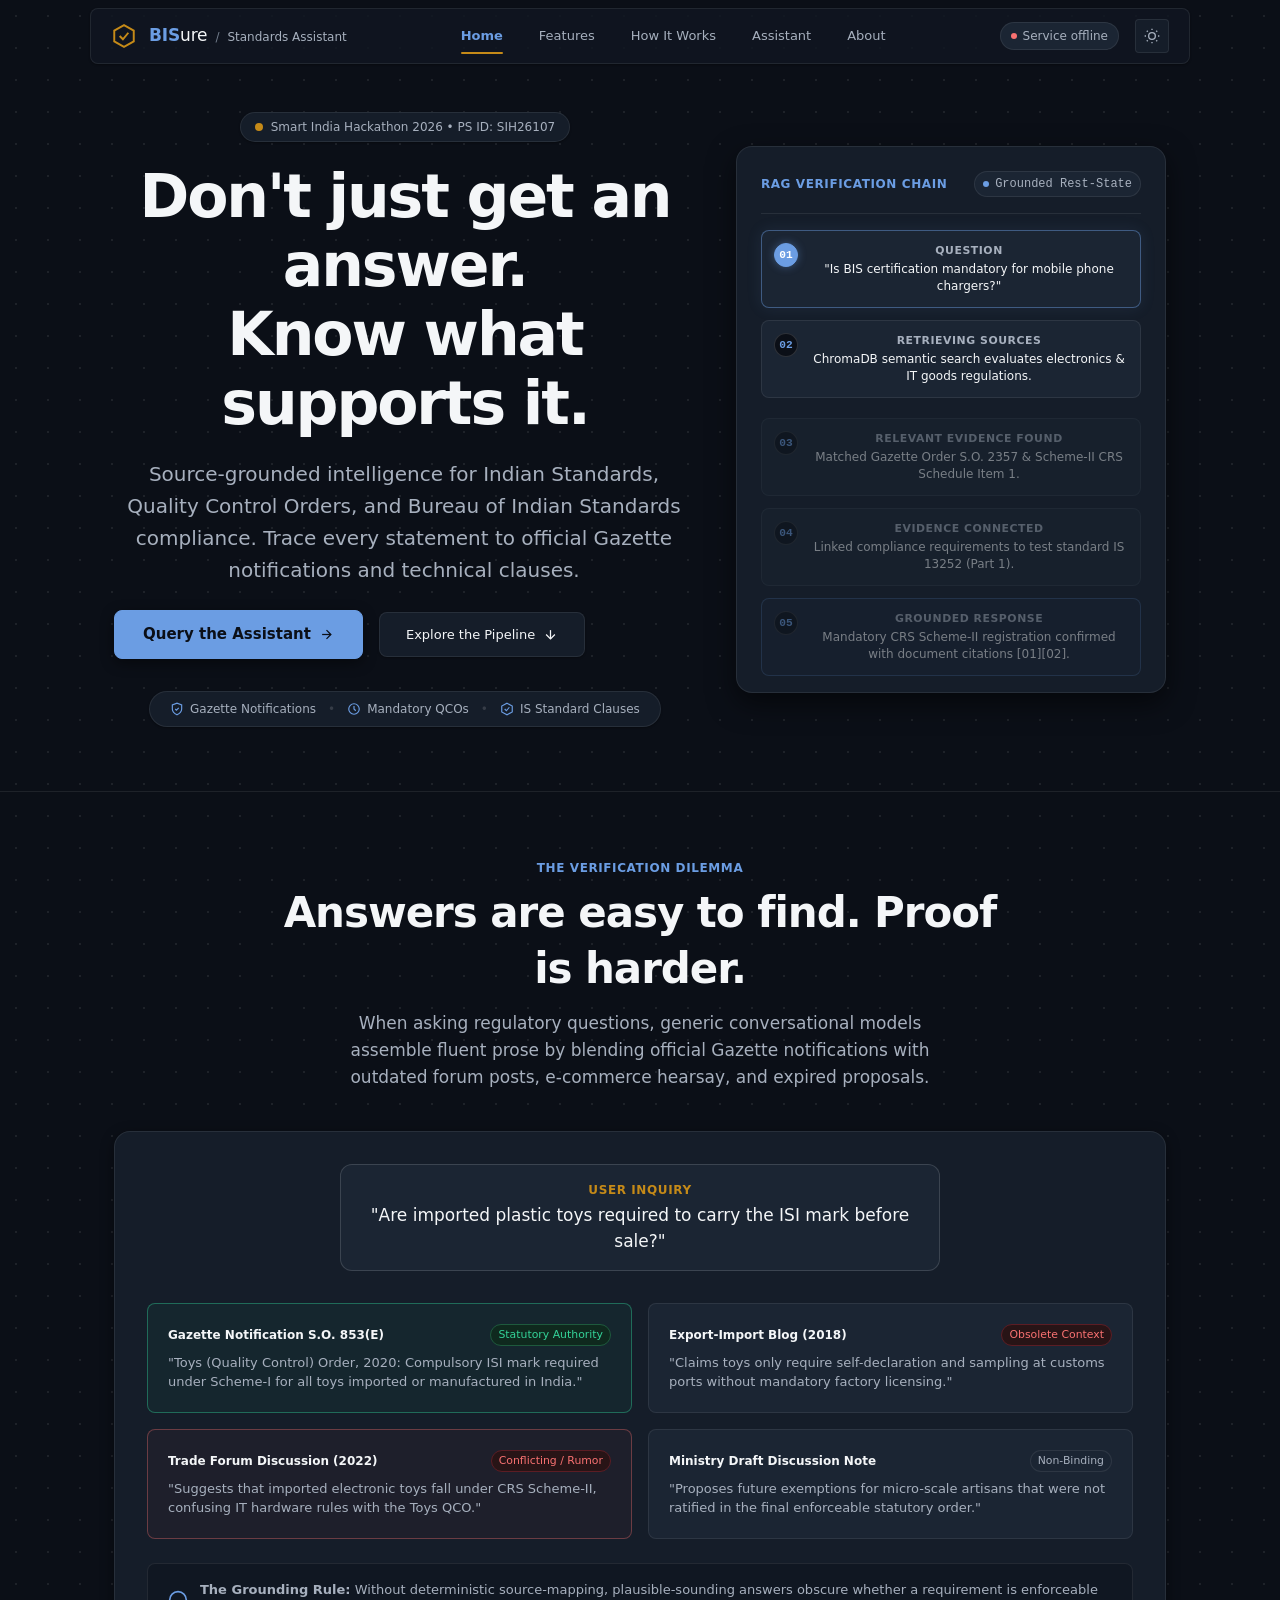
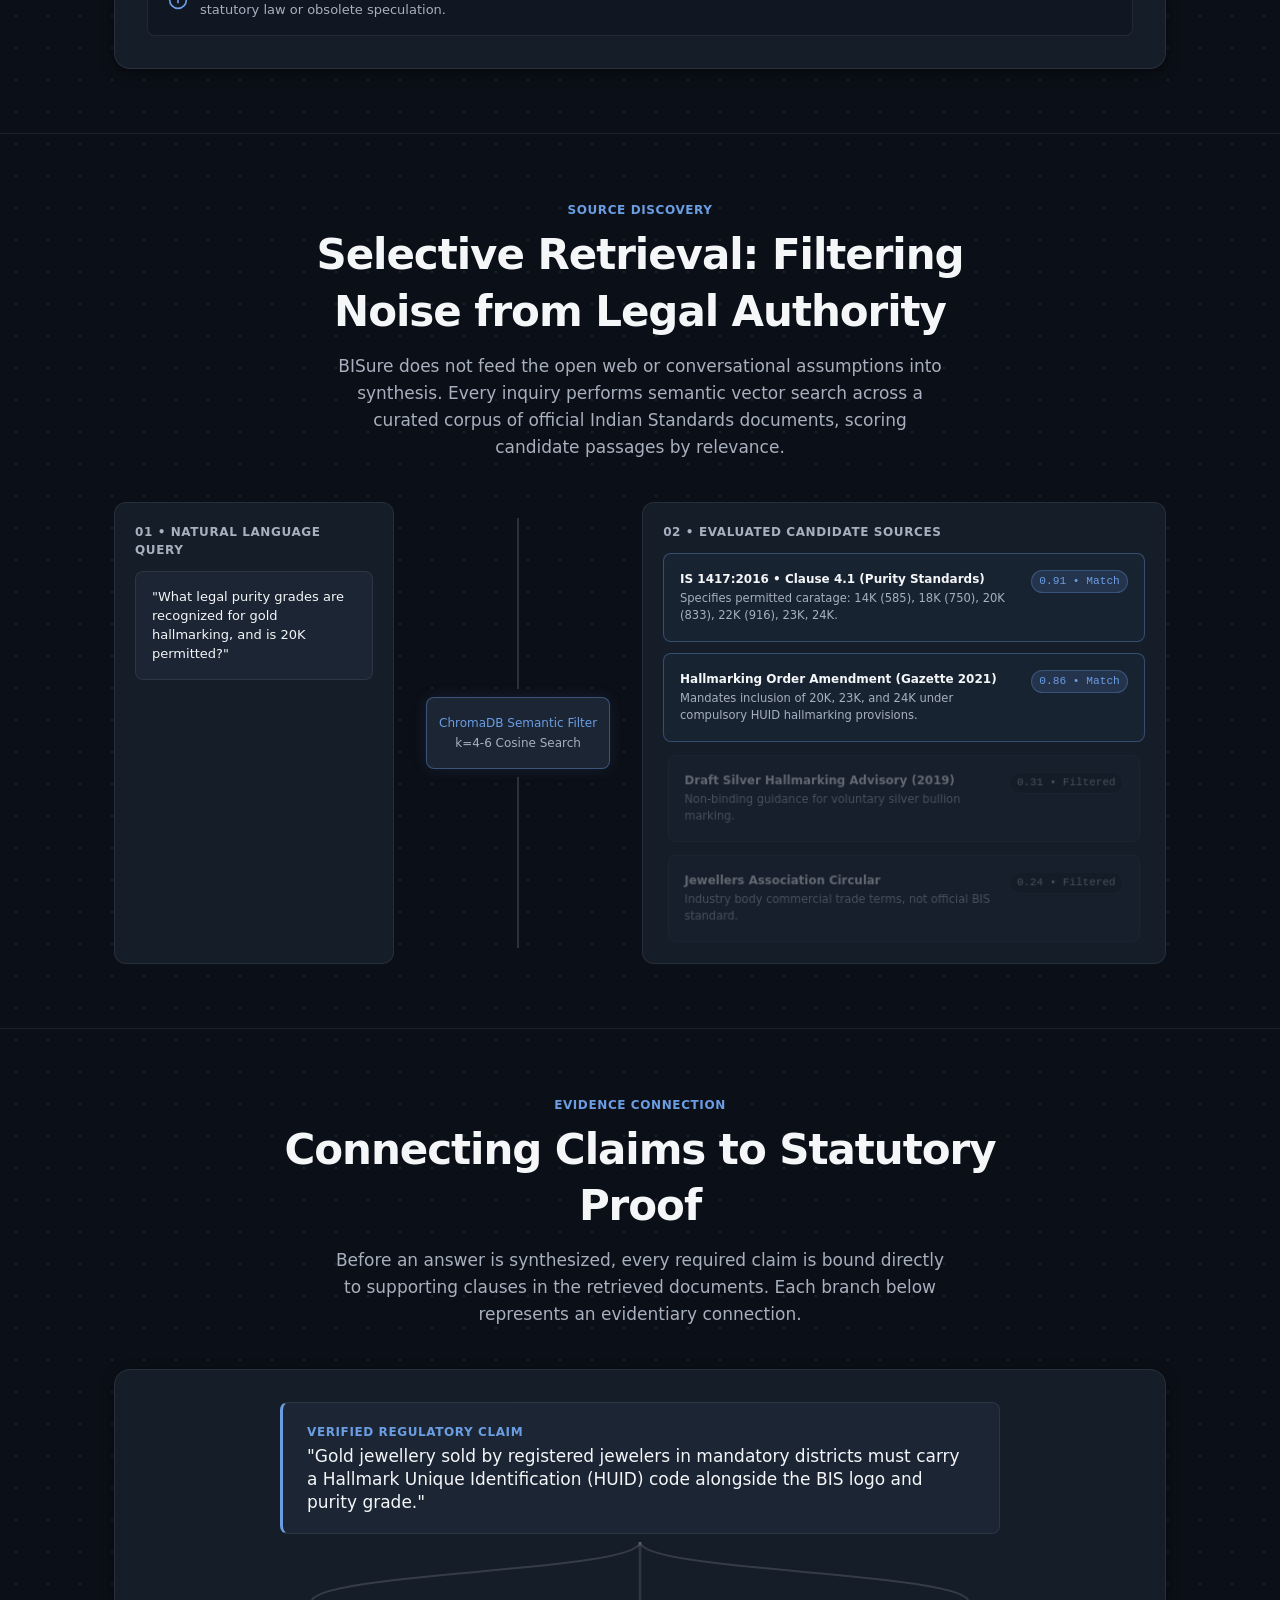
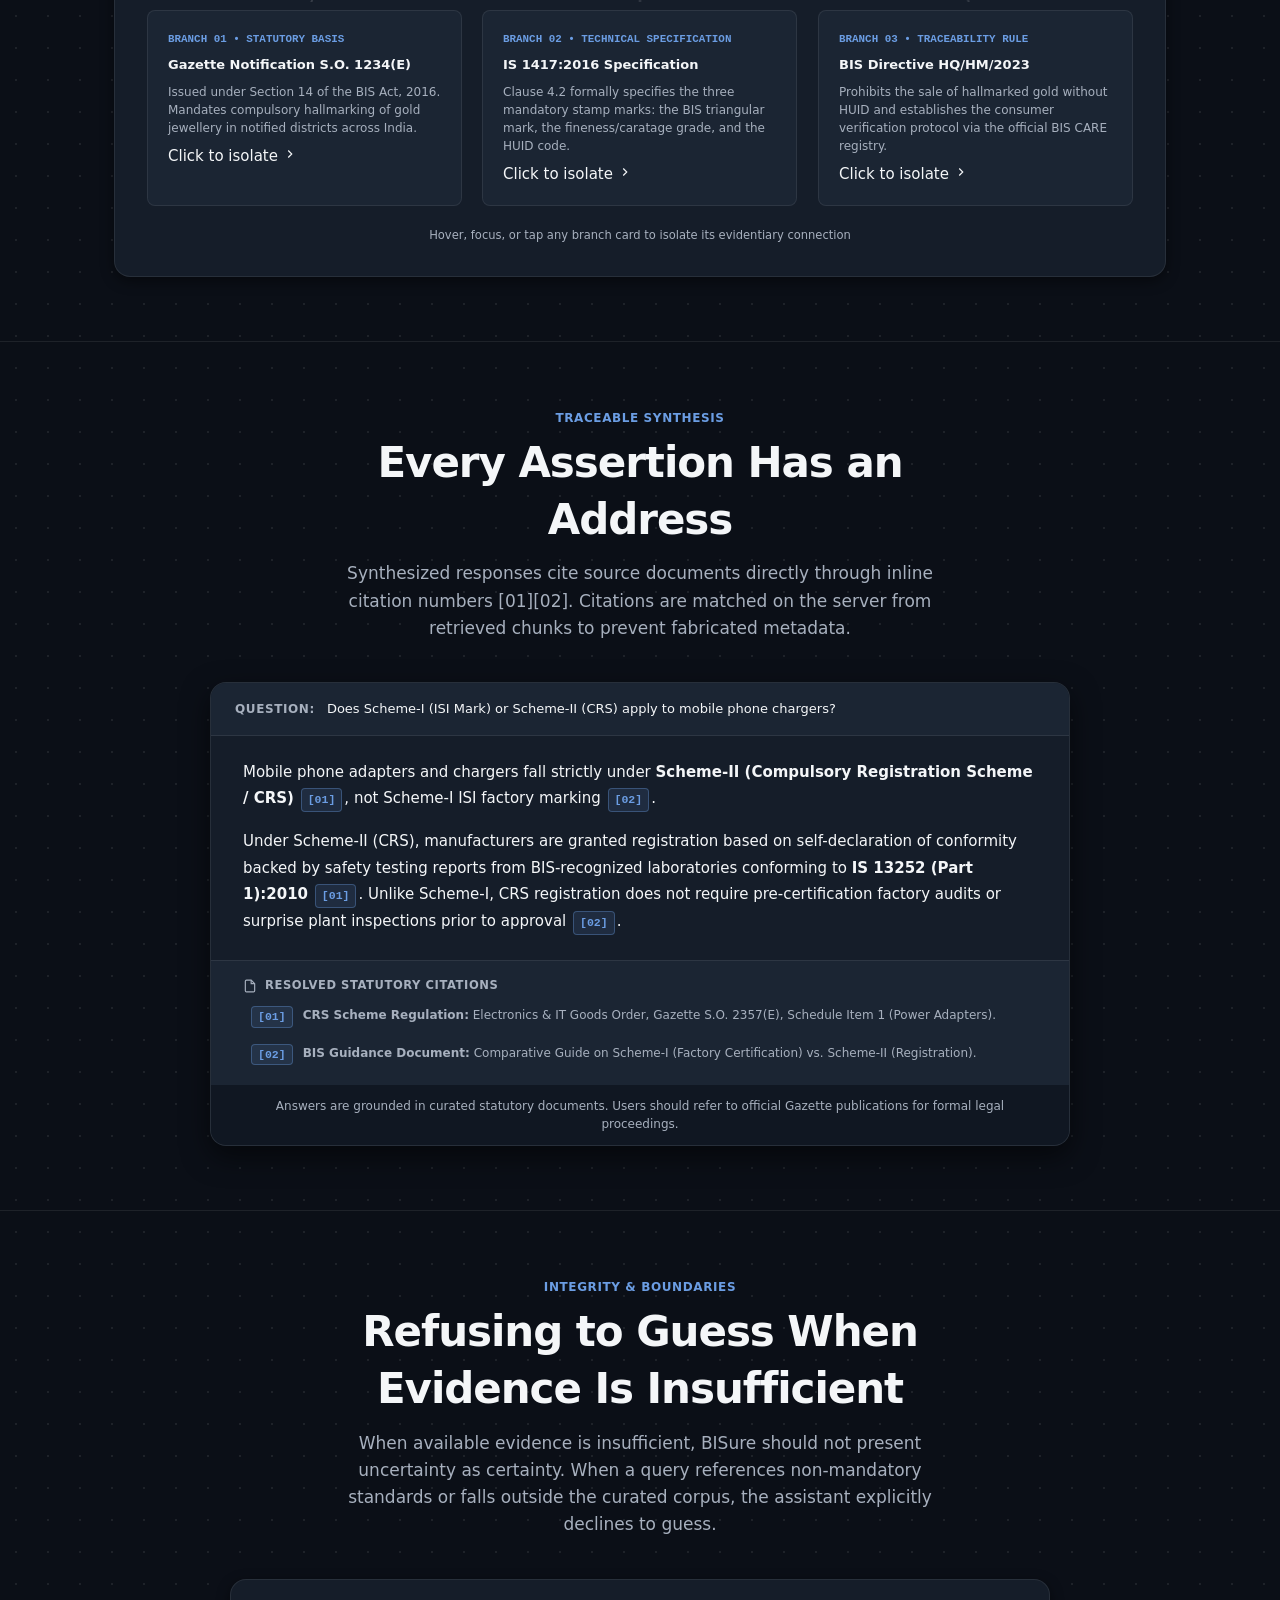
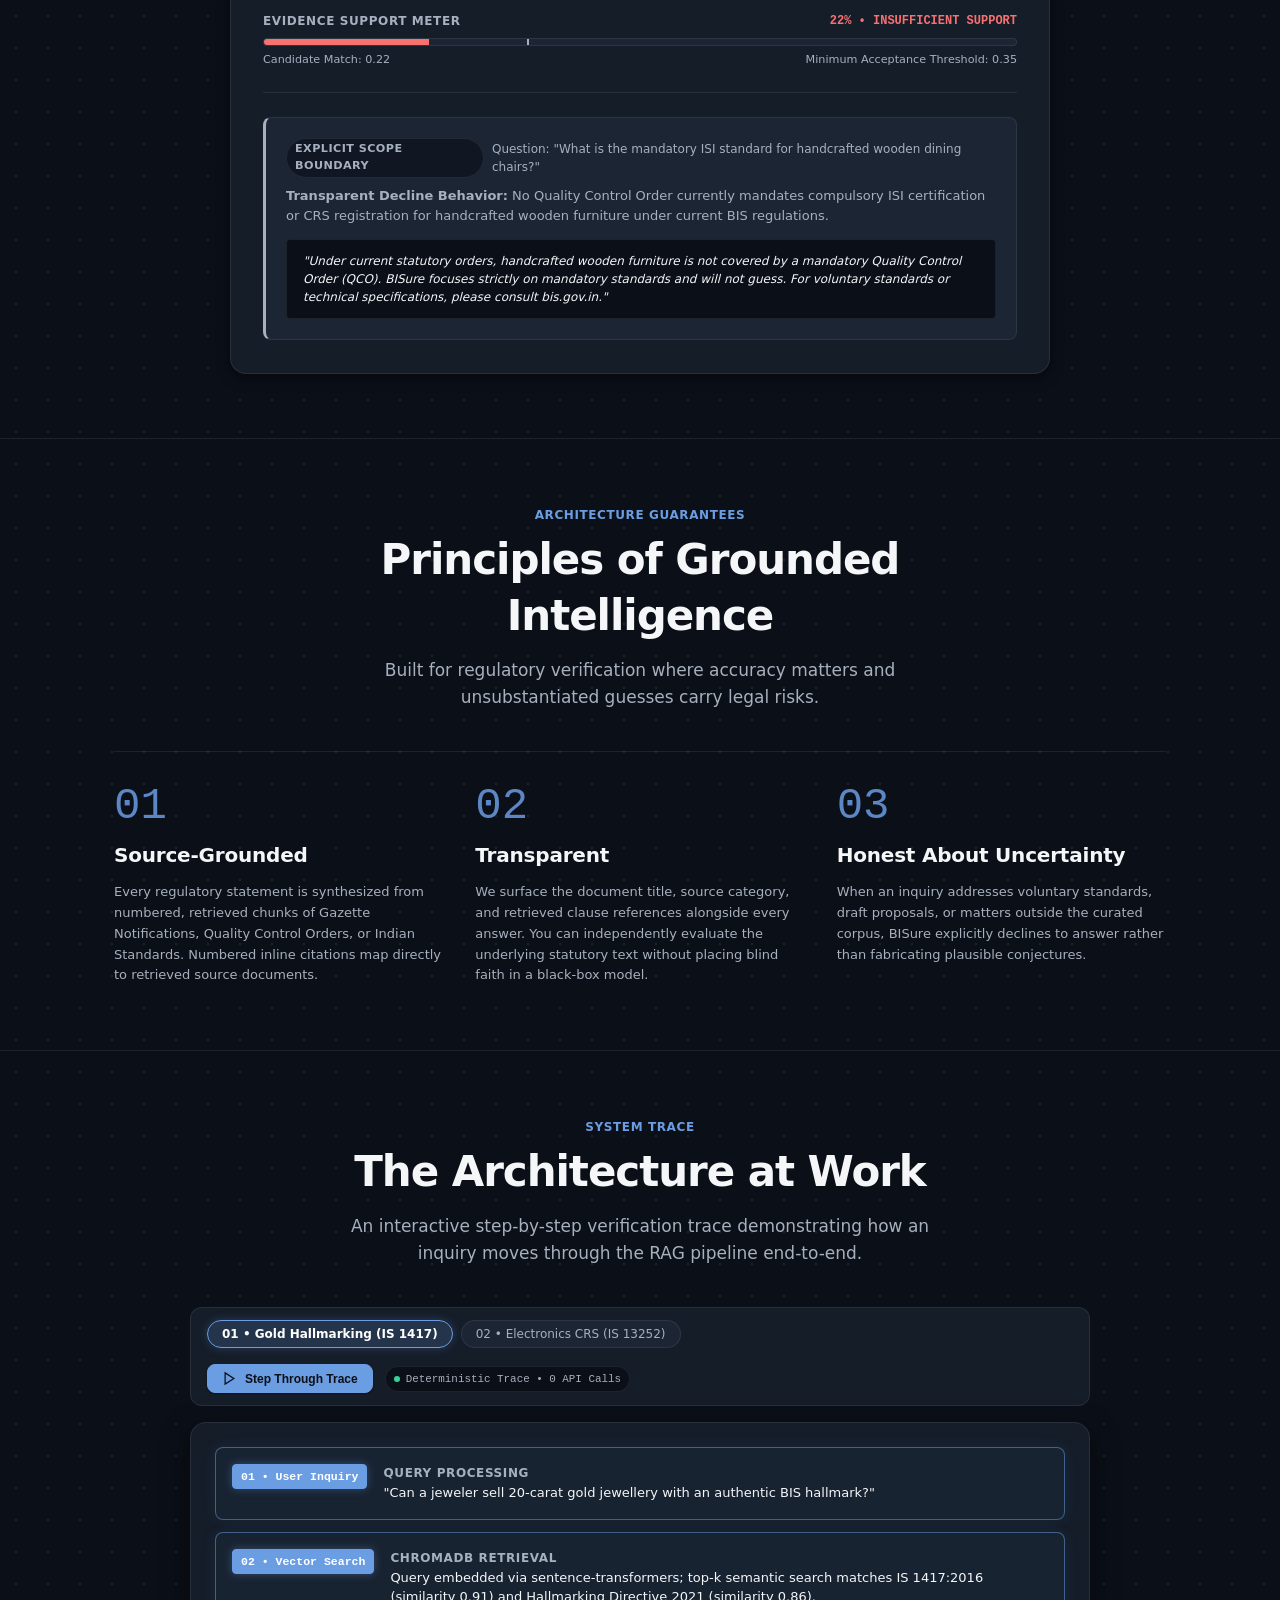
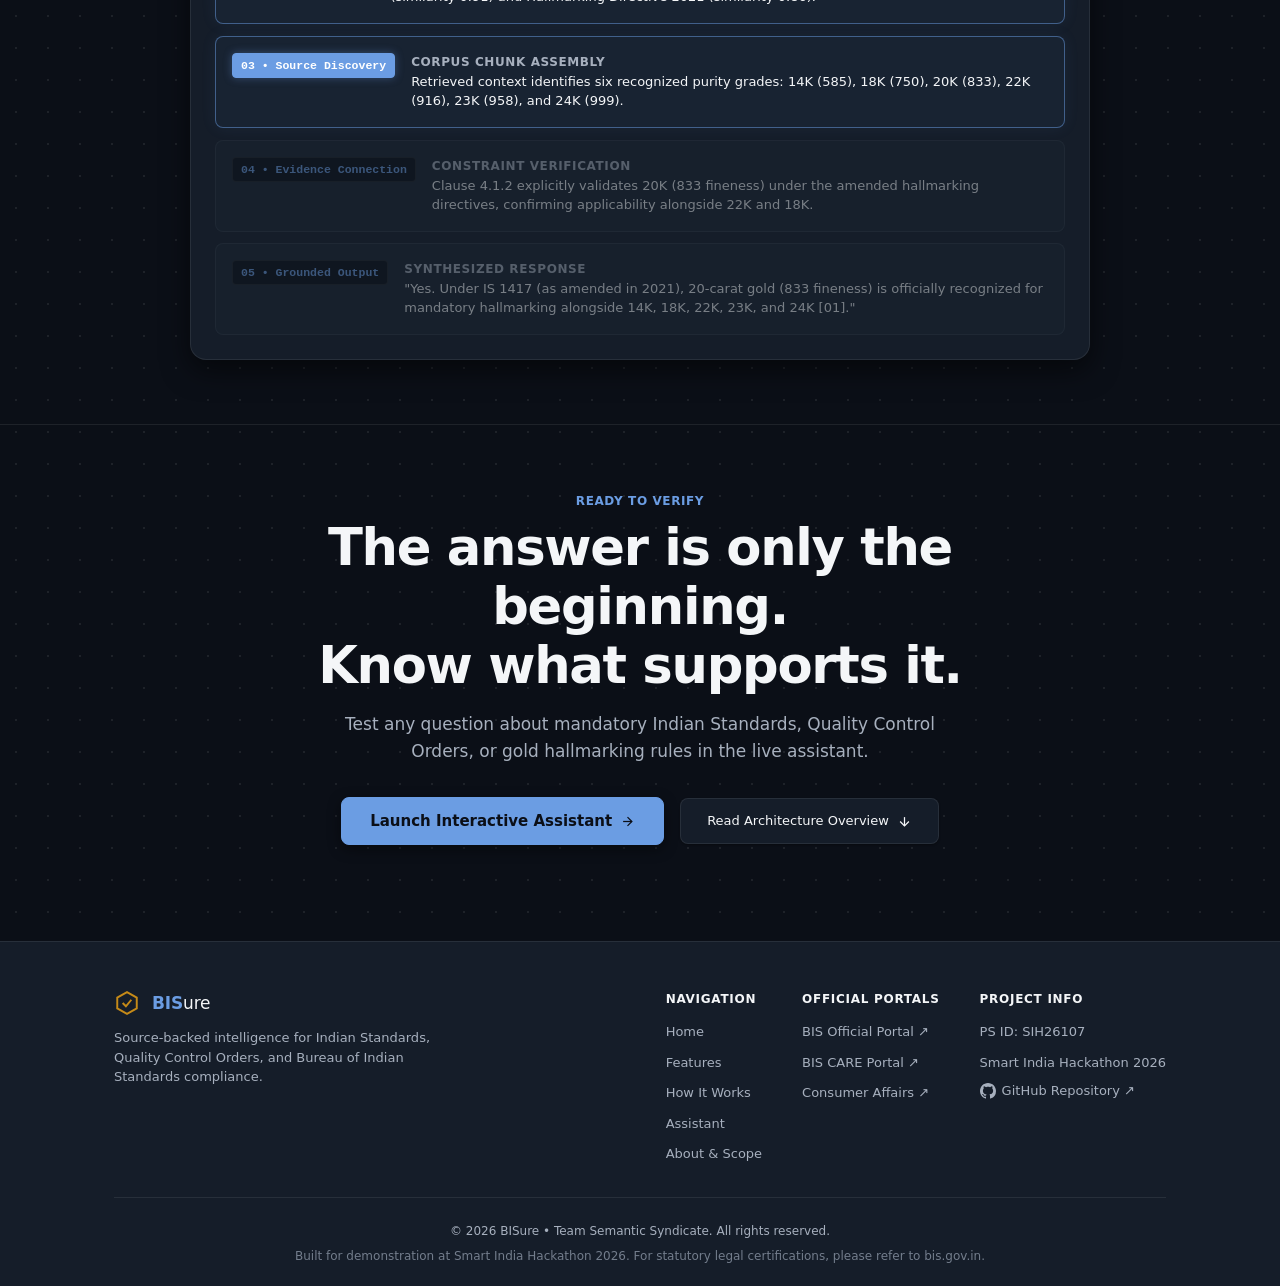
==== commit 60163a82: "Add theme initialization script and update HTML structure update landing page layout and hero pipeli" ====
--- a/index.html
+++ b/index.html
@@ -5,6 +5,35 @@
   <meta name="viewport" content="width=device-width, initial-scale=1.0" />
   <title>BISure — Indian Standards &amp; Regulatory Assistant</title>
   <link rel="stylesheet" href="style.css" />
+  <script>
+    // Blocking theme init — must run before first paint to prevent flash-of-wrong-theme.
+    (function () {
+      var theme = "dark";
+      try {
+        var params = new URLSearchParams(window.location.search);
+        var q = params.get("theme");
+        if (q === "light" || q === "dark") theme = q;
+      } catch (e) {}
+
+      if (theme === "dark") {
+        try {
+          if (window.name && window.name.indexOf("bisure_theme:") !== -1) {
+            var m = window.name.match(/bisure_theme:(light|dark)/);
+            if (m) theme = m[1];
+          }
+        } catch (e) {}
+      }
+
+      if (theme === "dark") {
+        try {
+          var s = localStorage.getItem("bisure-theme");
+          if (s === "light" || s === "dark") theme = s;
+        } catch (e) {}
+      }
+
+      document.documentElement.setAttribute("data-theme", theme);
+    })();
+  </script>
 </head>
 <body>
   <!-- Accessible Skip-to-Content Link -->
@@ -30,7 +59,7 @@
         <a href="index.html" class="nav-link nav-active" aria-current="page">Home</a>
         <a href="features.html" class="nav-link">Features</a>
         <a href="how-it-works.html" class="nav-link">How It Works</a>
-        <a href="chat.html" class="nav-link nav-link-highlight">Assistant</a>
+        <a href="chat.html" class="nav-link">Assistant</a>
         <a href="about.html" class="nav-link">About</a>
       </nav>
 
@@ -279,7 +308,7 @@
             <div class="vector-connector-line"></div>
             <div class="vector-engine-card">
               <div>ChromaDB Semantic Filter</div>
-              <div style="font-size: 0.65rem; color: var(--color-text-muted); margin-top: 2px;">k=4-6 Cosine Search</div>
+              <div style="font-size: var(--font-size-xs); color: var(--color-text-muted); margin-top: 2px;">k=4-6 Cosine Search</div>
             </div>
             <div class="vector-connector-line"></div>
           </div>
@@ -367,6 +396,12 @@
               <p class="branch-clause-text">
                 Issued under Section 14 of the BIS Act, 2016. Mandates compulsory hallmarking of gold jewellery in notified districts across India.
               </p>
+              <span class="branch-action-prompt" aria-hidden="true">
+                <span>Click to isolate</span>
+                <svg class="branch-action-icon" viewBox="0 0 24 24" fill="none" stroke="currentColor" stroke-width="2" width="14" height="14">
+                  <polyline points="9 18 15 12 9 6"></polyline>
+                </svg>
+              </span>
             </div>
 
             <div class="evidence-branch-card" data-branch="2" tabindex="0" role="button" aria-pressed="false" aria-label="Evidence Branch 2: Technical Specification IS 1417">
@@ -375,6 +410,12 @@
               <p class="branch-clause-text">
                 Clause 4.2 formally specifies the three mandatory stamp marks: the BIS triangular mark, the fineness/caratage grade, and the HUID code.
               </p>
+              <span class="branch-action-prompt" aria-hidden="true">
+                <span>Click to isolate</span>
+                <svg class="branch-action-icon" viewBox="0 0 24 24" fill="none" stroke="currentColor" stroke-width="2" width="14" height="14">
+                  <polyline points="9 18 15 12 9 6"></polyline>
+                </svg>
+              </span>
             </div>
 
             <div class="evidence-branch-card" data-branch="3" tabindex="0" role="button" aria-pressed="false" aria-label="Evidence Branch 3: Traceability Rule BIS Directive">
@@ -383,11 +424,16 @@
               <p class="branch-clause-text">
                 Prohibits the sale of hallmarked gold without HUID and establishes the consumer verification protocol via the official BIS CARE registry.
               </p>
+              <span class="branch-action-prompt" aria-hidden="true">
+                <span>Click to isolate</span>
+                <svg class="branch-action-icon" viewBox="0 0 24 24" fill="none" stroke="currentColor" stroke-width="2" width="14" height="14">
+                  <polyline points="9 18 15 12 9 6"></polyline>
+                </svg>
+              </span>
             </div>
           </div>
 
           <div class="evidence-graph-hint" aria-hidden="true">
-            <span class="hint-dot">&bull;</span>
             <span>Hover, focus, or tap any branch card to isolate its evidentiary connection</span>
           </div>
         </div>
@@ -550,7 +596,7 @@
           </div>
 
           <div class="trace-actions">
-            <button type="button" class="btn btn-secondary btn-trace-replay" id="btn-replay-trace" aria-label="Step through simulated pipeline verification">
+            <button type="button" class="btn btn-primary btn-trace-replay" id="btn-replay-trace" aria-label="Step through simulated pipeline verification">
               <svg class="btn-icon" viewBox="0 0 24 24" fill="none" stroke="currentColor" stroke-width="2" aria-hidden="true">
                 <polygon points="5 3 19 12 5 21 5 3"></polygon>
               </svg>
@@ -665,7 +711,7 @@
 
         <div class="footer-links-group">
           <div class="footer-col">
-            <h4 class="footer-col-title">Navigation</h4>
+            <h3 class="footer-col-title">Navigation</h3>
             <ul class="footer-nav-list">
               <li><a href="index.html">Home</a></li>
               <li><a href="features.html">Features</a></li>
@@ -676,7 +722,7 @@
           </div>
 
           <div class="footer-col">
-            <h4 class="footer-col-title">Official Portals</h4>
+            <h3 class="footer-col-title">Official Portals</h3>
             <ul class="footer-nav-list">
               <li><a href="https://www.bis.gov.in" target="_blank" rel="noopener noreferrer">BIS Official Portal &nearr;</a></li>
               <li><a href="https://www.services.bis.gov.in" target="_blank" rel="noopener noreferrer">BIS CARE Portal &nearr;</a></li>
@@ -685,7 +731,7 @@
           </div>
 
           <div class="footer-col">
-            <h4 class="footer-col-title">Project Info</h4>
+            <h3 class="footer-col-title">Project Info</h3>
             <ul class="footer-nav-list">
               <li><span class="footer-meta-line">PS ID: SIH26107</span></li>
               <li><span class="footer-meta-line">Smart India Hackathon 2026</span></li>
--- a/style.css
+++ b/style.css
@@ -13,10 +13,65 @@
   scroll-behavior: smooth;
 }
 
-/* Base Light Theme Tokens */
+/* ==========================================================================
+   GLOBAL DESIGN TOKENS — DARK EDITORIAL PRODUCT EXPERIENCE
+   Precision, calm, technical, trustworthy.
+   Blue (#6B9DE3) is reserved as a semantic accent for trust/evidence.
+   ========================================================================== */
+
 :root {
-  --font-sans: system-ui, -apple-system, BlinkMacSystemFont, "Segoe UI", Roboto, "Helvetica Neue", Arial, sans-serif;
-  --font-mono: "SF Mono", "Segoe UI Menlo", Consolas, monospace;
+  /* Core Dark Editorial Palette (Default) */
+  --color-bg-primary: #0B0F17;
+  --color-bg-secondary: #101722;
+  --color-bg-tertiary: #151D29;
+  --color-bg-elevated: #1B2533;
+  --color-text-primary: #F4F6F8;
+  --color-text-secondary: #A7B0BE;
+  --color-text-muted: #737D8C;
+  --color-border: rgba(255, 255, 255, 0.08);
+  --color-border-subtle: rgba(255, 255, 255, 0.14);
+  --color-border-focus: rgba(107, 157, 227, 0.5);
+
+  /* Semantic Accent: Blue is strictly reserved for evidence, verification, and grounded trust */
+  --color-trust: #6B9DE3;
+  --color-trust-hover: #8AB5F5;
+  --color-trust-subtle: rgba(107, 157, 227, 0.10);
+  --color-trust-glow: rgba(107, 157, 227, 0.20);
+
+  /* Hallmarking Gold & Secondary Accents */
+  --color-accent: #C58A18;
+  --color-accent-hover: #E0A129;
+  --color-accent-subtle: rgba(197, 138, 24, 0.12);
+  --color-accent-border: rgba(197, 138, 24, 0.35);
+  --color-accent-text: #F0C46A;
+
+  /* Backward Compatibility Aliases for Existing Selectors */
+  --color-canvas: var(--color-bg-primary);
+  --color-app-bg: var(--color-bg-secondary);
+  --color-surface: var(--color-bg-tertiary);
+  --color-surface-elevated: var(--color-bg-elevated);
+  --color-surface-translucent: rgba(16, 23, 34, 0.82);
+  --color-text: var(--color-text-primary);
+  --color-text-subtle: var(--color-text-muted);
+
+  --color-primary: var(--color-trust);
+  --color-primary-hover: var(--color-trust-hover);
+  --color-primary-subtle: var(--color-trust-subtle);
+
+  --color-user-bg: #1C2636;
+  --color-user-border: #2B3A4F;
+  --color-assistant-bg: var(--color-bg-tertiary);
+  --color-assistant-border: var(--color-border);
+  --color-assistant-accent: var(--color-trust);
+
+  --color-error: #F87171;
+  --color-error-bg: #281416;
+  --color-error-border: #5C1D24;
+
+  --color-success: #34D399;
+  --color-success-bg: #0F291E;
+  --color-success-border: #1E5A3D;
+  --color-focus: var(--color-trust);
 
   /* Spacing Scale */
   --space-0: 0px;
@@ -31,96 +86,86 @@
   --space-12: 48px;
   --space-16: 64px;
 
-  /* Typography Scale */
-  --font-size-xs: 0.75rem;
-  --font-size-sm: 0.825rem;
-  --font-size-base: 0.9375rem;
-  --font-size-md: 1.05rem;
-  --font-size-lg: 1.25rem;
-  --font-size-xl: 1.6rem;
-  --font-size-2xl: 2.25rem;
-
+  /* Typography Scale — Editorial & Restrained Hierarchy */
+  --font-sans: system-ui, -apple-system, BlinkMacSystemFont, "Segoe UI", Roboto, "Helvetica Neue", Arial, sans-serif;
+  --font-mono: "SF Mono", "Segoe UI Menlo", Consolas, monospace;
+
+  --font-size-xs: 0.75rem;     /* 12px */
+  --font-size-sm: 0.8125rem;   /* 13px */
+  --font-size-base: 0.9375rem; /* 15px */
+  --font-size-md: 1.0625rem;   /* 17px */
+  --font-size-lg: 1.25rem;     /* 20px */
+  --font-size-xl: 1.5rem;      /* 24px */
+  --font-size-2xl: 2rem;       /* 32px */
+  --font-size-3xl: 2.625rem;   /* 42px */
+  --font-size-4xl: 3.5rem;     /* 56px */
+
+  /* Line Heights */
+  --line-height-tight: 1.15;
+  --line-height-snug: 1.35;
+  --line-height-base: 1.6;
+  --line-height-loose: 1.75;
+
+  /* Restrained Font Weights: 400 (regular), 500 (medium), 600 (semibold) */
+  --font-weight-regular: 400;
+  --font-weight-medium: 500;
+  --font-weight-semibold: 600;
+
+  /* Editorial Letter Spacings */
+  --letter-spacing-tight: -0.025em;
+  --letter-spacing-display: -0.035em;
+  --letter-spacing-wide: 0.05em;
+
+  /* Radii Scale */
+  --radius-xs: 2px;
   --radius-sm: 4px;
   --radius-md: 8px;
   --radius-lg: 12px;
   --radius-xl: 16px;
-
-  /* Animations strictly transform/opacity */
+  --radius-pill: 9999px;
+
+  /* Motion & Animation Tokens (Values defined per Phase 1) */
   --duration-fast: 150ms;
-  --duration-base: 250ms;
+  --duration-normal: 250ms;
+  --duration-base: 250ms; /* preserved alias */
+  --duration-slow: 450ms;
   --ease-standard: cubic-bezier(0.16, 1, 0.3, 1);
-
-  /* Light Theme Colors */
-  --color-canvas: #F7F9FC;
-  --color-app-bg: #F1F5F9;
-  --color-surface: #FFFFFF;
-  --color-surface-elevated: #F8FAFC;
-  --color-surface-translucent: rgba(255, 255, 255, 0.72);
-  --color-border: #E2E8F0;
-  --color-border-subtle: #CBD5E1;
-
-  --color-text: #172033;
-  --color-text-muted: #667085;
-  --color-text-subtle: #8C96A6;
-
-  /* Official Brand Colors: Deep BIS Navy & Hallmarking Gold */
-  --color-primary: #123B7A;
-  --color-primary-hover: #0B2347;
-  --color-primary-subtle: #EDF3FB;
-  --color-accent: #C58A18;
-  --color-accent-hover: #A8720F;
-  --color-accent-subtle: #FDF6E9;
-  --color-accent-border: #ECC06A;
-  --color-accent-text: #7A5204;
-
-  --color-user-bg: #E8EFF8;
-  --color-user-border: #C7D8ED;
-  --color-assistant-bg: #FFFFFF;
-  --color-assistant-border: #E2E8F0;
-  --color-assistant-accent: #123B7A;
-
-  --color-error: #D32F2F;
-  --color-error-bg: #FEF2F2;
-  --color-error-border: #FCA5A5;
-
-  --color-success: #16805C;
-  --color-success-bg: #EDF7F2;
-  --color-success-border: #A3DEC4;
-  --color-focus: #123B7A;
-
-  /* Shadows */
-  --shadow-sm: 0 1px 2px rgba(18, 59, 122, 0.05);
-  --shadow-md: 0 4px 12px rgba(11, 35, 71, 0.07), 0 1px 2px rgba(11, 35, 71, 0.04);
-  --shadow-lg: 0 10px 25px -3px rgba(11, 35, 71, 0.10), 0 4px 6px -2px rgba(11, 35, 71, 0.04);
-}
-
-/* Explicit Dark Theme via Attribute */
+  --ease-emphasized: cubic-bezier(0.2, 0, 0, 1);
+
+  /* Shadows Scale — Dark Editorial Depth */
+  --shadow-sm: 0 1px 2px rgba(0, 0, 0, 0.35);
+  --shadow-md: 0 4px 14px rgba(0, 0, 0, 0.45);
+  --shadow-lg: 0 10px 28px rgba(0, 0, 0, 0.55);
+  --shadow-xl: 0 20px 48px rgba(0, 0, 0, 0.65);
+}
+
+/* Explicit Dark Theme matches :root */
 :root[data-theme="dark"] {
   --color-canvas: #0B0F17;
   --color-app-bg: #101722;
   --color-surface: #151D29;
   --color-surface-elevated: #1B2533;
-  --color-surface-translucent: rgba(16, 23, 34, 0.72);
-  --color-border: #222D3D;
-  --color-border-subtle: #2D3A4E;
-
-  --color-text: #F8FAFC;
-  --color-text-muted: #94A3B8;
-  --color-text-subtle: #64748B;
+  --color-surface-translucent: rgba(16, 23, 34, 0.82);
+  --color-border: rgba(255, 255, 255, 0.08);
+  --color-border-subtle: rgba(255, 255, 255, 0.14);
+
+  --color-text: #F4F6F8;
+  --color-text-muted: #A7B0BE;
+  --color-text-subtle: #737D8C;
 
   --color-primary: #6B9DE3;
   --color-primary-hover: #8AB5F5;
   --color-primary-subtle: rgba(107, 157, 227, 0.10);
   --color-accent: #C58A18;
   --color-accent-hover: #E0A129;
-  --color-accent-subtle: #261F12;
-  --color-accent-border: #5E420C;
+  --color-accent-subtle: rgba(197, 138, 24, 0.12);
+  --color-accent-border: rgba(197, 138, 24, 0.35);
   --color-accent-text: #F0C46A;
 
   --color-user-bg: #1C2636;
   --color-user-border: #2B3A4F;
   --color-assistant-bg: #151D29;
-  --color-assistant-border: #222D3D;
+  --color-assistant-border: rgba(255, 255, 255, 0.08);
   --color-assistant-accent: #6B9DE3;
 
   --color-error: #F87171;
@@ -132,9 +177,52 @@
   --color-success-border: #1E5A3D;
   --color-focus: #6B9DE3;
 
-  --shadow-sm: none;
-  --shadow-md: 0 4px 14px rgba(0, 0, 0, 0.40);
+  --shadow-sm: 0 1px 2px rgba(0, 0, 0, 0.35);
+  --shadow-md: 0 4px 14px rgba(0, 0, 0, 0.45);
   --shadow-lg: 0 10px 28px rgba(0, 0, 0, 0.55);
+}
+
+/* Optional Light Theme Override if toggled */
+:root[data-theme="light"] {
+  --color-canvas: #F8FAFC;
+  --color-app-bg: #F1F5F9;
+  --color-surface: #FFFFFF;
+  --color-surface-elevated: #F8FAFC;
+  --color-surface-translucent: rgba(255, 255, 255, 0.85);
+  --color-border: #E2E8F0;
+  --color-border-subtle: #CBD5E1;
+
+  --color-text: #0F172A;
+  --color-text-muted: #475569;
+  --color-text-subtle: #64748B;
+
+  --color-primary: #2563EB;
+  --color-primary-hover: #1D4ED8;
+  --color-primary-subtle: rgba(37, 99, 235, 0.08);
+  --color-accent: #B45309;
+  --color-accent-hover: #92400E;
+  --color-accent-subtle: #FEF3C7;
+  --color-accent-border: #FCD34D;
+  --color-accent-text: #78350F;
+
+  --color-user-bg: #EFF6FF;
+  --color-user-border: #BFDBFE;
+  --color-assistant-bg: #FFFFFF;
+  --color-assistant-border: #E2E8F0;
+  --color-assistant-accent: #2563EB;
+
+  --color-error: #DC2626;
+  --color-error-bg: #FEF2F2;
+  --color-error-border: #FECACA;
+
+  --color-success: #059669;
+  --color-success-bg: #ECFDF5;
+  --color-success-border: #A7F3D0;
+  --color-focus: #2563EB;
+
+  --shadow-sm: 0 1px 2px rgba(15, 23, 42, 0.06);
+  --shadow-md: 0 4px 12px rgba(15, 23, 42, 0.08);
+  --shadow-lg: 0 10px 25px -3px rgba(15, 23, 42, 0.12);
 }
 
 /* ---------- Global Body & Layout ---------- */
@@ -170,6 +258,29 @@
   border: 0;
 }
 
+/* Accessible Skip Link */
+.skip-link {
+  position: absolute;
+  top: -100px;
+  left: var(--space-4);
+  background-color: var(--color-trust);
+  color: #0B0F17;
+  font-weight: var(--font-weight-semibold);
+  font-size: var(--font-size-sm);
+  padding: var(--space-2) var(--space-4);
+  border-radius: var(--radius-sm);
+  z-index: 9999;
+  text-decoration: none;
+  box-shadow: var(--shadow-lg);
+  transition: top var(--duration-fast) var(--ease-standard);
+}
+
+.skip-link:focus {
+  top: var(--space-4);
+  outline: 2px solid #ffffff;
+  outline-offset: 2px;
+}
+
 .section-container {
   width: 100%;
   max-width: 1100px;
@@ -180,33 +291,36 @@
 /* Section Header Shared Styles */
 .section-header {
   text-align: center;
-  max-width: 680px;
-  margin: 0 auto var(--space-8);
+  max-width: 720px;
+  margin: 0 auto var(--space-10);
 }
 
 .section-eyebrow {
   display: inline-block;
   font-size: var(--font-size-xs);
-  font-weight: 700;
+  font-weight: var(--font-weight-semibold);
   text-transform: uppercase;
-  letter-spacing: 0.08em;
-  color: var(--color-accent);
+  letter-spacing: var(--letter-spacing-wide);
+  color: var(--color-trust);
   margin-bottom: var(--space-2);
 }
 
 .section-title {
-  margin: 0 0 var(--space-2);
-  font-size: var(--font-size-xl);
-  font-weight: 700;
-  letter-spacing: -0.02em;
+  margin: 0 0 var(--space-3);
+  font-size: clamp(1.85rem, 3.5vw, var(--font-size-3xl));
+  font-weight: var(--font-weight-semibold);
+  letter-spacing: var(--letter-spacing-tight);
+  line-height: var(--line-height-snug);
   color: var(--color-text);
 }
 
 .section-subtext {
-  margin: 0;
-  font-size: var(--font-size-base);
+  margin: 0 auto;
+  max-width: 620px;
+  font-size: var(--font-size-md);
+  font-weight: var(--font-weight-regular);
   color: var(--color-text-muted);
-  line-height: 1.55;
+  line-height: var(--line-height-base);
 }
 
 /* ---------- STICKY TOP NAV (FLOATING GLASS CONTROL SURFACE) ---------- */
@@ -441,10 +555,10 @@
   padding: 5px 14px;
   background-color: var(--color-surface);
   border: 1px solid var(--color-border);
-  border-radius: 9999px;
-  font-size: var(--font-size-xs);
-  font-weight: 600;
-  color: var(--color-text-muted);
+  border-radius: var(--radius-pill);
+  font-size: var(--font-size-xs);
+  font-weight: var(--font-weight-medium);
+  color: var(--color-text-secondary);
   margin-bottom: var(--space-5);
   box-shadow: var(--shadow-sm);
 }
@@ -452,32 +566,33 @@
 .pill-dot {
   width: 8px;
   height: 8px;
-  border-radius: 50%;
+  border-radius: var(--radius-pill);
   background-color: var(--color-accent);
 }
 
 .hero-title {
   margin: 0 0 var(--space-4);
-  font-size: clamp(2rem, 4vw, var(--font-size-2xl));
-  font-weight: 800;
-  letter-spacing: -0.03em;
-  line-height: 1.15;
+  font-size: clamp(2.25rem, 5vw, var(--font-size-4xl));
+  font-weight: var(--font-weight-semibold);
+  letter-spacing: var(--letter-spacing-display);
+  line-height: var(--line-height-tight);
   color: var(--color-text);
 }
 
 .hero-description {
   margin: 0 auto var(--space-3);
-  max-width: 660px;
+  max-width: 680px;
   font-size: var(--font-size-md);
+  font-weight: var(--font-weight-regular);
   color: var(--color-text-muted);
-  line-height: 1.6;
+  line-height: var(--line-height-base);
 }
 
 .hero-capabilities {
   margin: 0 auto var(--space-6);
   font-size: var(--font-size-xs);
-  font-weight: 700;
-  letter-spacing: 0.08em;
+  font-weight: var(--font-weight-semibold);
+  letter-spacing: var(--letter-spacing-wide);
   text-transform: uppercase;
   color: var(--color-accent);
   text-align: center;
@@ -500,55 +615,65 @@
   padding: 10px 22px;
   border-radius: var(--radius-md);
   font-size: var(--font-size-sm);
-  font-weight: 600;
+  font-weight: var(--font-weight-medium);
   text-decoration: none;
   cursor: pointer;
-  transition: background-color var(--duration-fast), transform var(--duration-fast), border-color var(--duration-fast), box-shadow var(--duration-fast);
+  transition: background-color var(--duration-normal) var(--ease-standard),
+              transform var(--duration-fast) var(--ease-standard),
+              border-color var(--duration-normal) var(--ease-standard),
+              box-shadow var(--duration-normal) var(--ease-standard);
 }
 
 .btn-primary {
-  background-color: var(--color-primary);
-  color: #ffffff;
-  border: 1px solid var(--color-primary);
+  background-color: var(--color-trust);
+  color: #0B0F17;
+  font-weight: var(--font-weight-semibold);
+  border: 1px solid var(--color-trust);
   box-shadow: var(--shadow-sm);
 }
 
 .btn-primary:hover {
-  background-color: var(--color-primary-hover);
+  background-color: var(--color-trust-hover);
+  border-color: var(--color-trust-hover);
   transform: translateY(-1px);
+  box-shadow: 0 4px 14px var(--color-trust-glow);
 }
 
 .btn-secondary {
   background-color: var(--color-surface);
   color: var(--color-text);
   border: 1px solid var(--color-border);
+  box-shadow: var(--shadow-sm);
 }
 
 .btn-secondary:hover {
-  border-color: var(--color-text-muted);
+  background-color: var(--color-surface-elevated);
+  border-color: var(--color-border-subtle);
   transform: translateY(-1px);
+  box-shadow: var(--shadow-md);
 }
 
 .btn-hero-primary {
-  padding: 13px 30px;
+  padding: 12px 28px;
   font-size: var(--font-size-base);
-  font-weight: 700;
+  font-weight: var(--font-weight-semibold);
   box-shadow: var(--shadow-md);
 }
 
 .btn-hero-primary:hover {
-  box-shadow: var(--shadow-lg);
+  box-shadow: 0 6px 18px var(--color-trust-glow);
 }
 
 .btn-hero-secondary {
-  background-color: transparent;
-  border: 1.5px solid var(--color-border);
+  background-color: var(--color-surface);
+  border: 1px solid var(--color-border);
   color: var(--color-text);
-  padding: 12px 24px;
+  padding: 12px 26px;
+  font-weight: var(--font-weight-medium);
 }
 
 .btn-hero-secondary:hover {
-  background-color: var(--color-surface);
+  background-color: var(--color-surface-elevated);
   border-color: var(--color-border-subtle);
 }
 
@@ -567,9 +692,9 @@
   padding: var(--space-2) var(--space-5);
   background-color: var(--color-surface);
   border: 1px solid var(--color-border);
-  border-radius: 9999px;
-  font-size: var(--font-size-xs);
-  color: var(--color-text-muted);
+  border-radius: var(--radius-pill);
+  font-size: var(--font-size-xs);
+  color: var(--color-text-secondary);
   box-shadow: var(--shadow-sm);
 }
 
@@ -582,11 +707,1052 @@
 .trust-icon {
   width: 14px;
   height: 14px;
-  color: var(--color-accent);
+  color: var(--color-trust);
 }
 
 .trust-separator {
   color: var(--color-border-subtle);
+}
+
+/* ==========================================================================
+   LANDING PAGE NARRATIVE ARCHITECTURE (Phase 2 Static Layouts)
+   Editorial flow: Question → Information → Retrieval → Evidence → Verification → Trust
+   ========================================================================== */
+
+/* Shared Editorial Section Spacing */
+.editorial-section {
+  padding: var(--space-16) 0;
+  border-bottom: 1px solid var(--color-border);
+  position: relative;
+}
+
+/* 1. HERO SECTION (2-Column Grid) */
+.hero-section {
+  padding: var(--space-12) 0 var(--space-16);
+  border-bottom: 1px solid var(--color-border);
+}
+
+.hero-grid {
+  display: grid;
+  grid-template-columns: 1.15fr 0.85fr;
+  gap: var(--space-10);
+  align-items: center;
+}
+
+.hero-headline {
+  margin: 0 0 var(--space-5);
+  font-size: clamp(2.4rem, 5vw, 3.75rem);
+  font-weight: var(--font-weight-semibold);
+  letter-spacing: var(--letter-spacing-display);
+  line-height: var(--line-height-tight);
+  color: var(--color-text);
+}
+
+.hero-lead {
+  margin: 0 0 var(--space-6);
+  font-size: var(--font-size-lg);
+  font-weight: var(--font-weight-regular);
+  color: var(--color-text-muted);
+  line-height: var(--line-height-base);
+  max-width: 580px;
+}
+
+.hero-actions-group {
+  display: flex;
+  align-items: center;
+  flex-wrap: wrap;
+  gap: var(--space-4);
+  margin-bottom: var(--space-8);
+}
+
+/* Hero Pipeline Preview (Static Representation of 5 Stages) */
+.hero-pipeline-preview {
+  background-color: var(--color-surface);
+  border: 1px solid var(--color-border);
+  border-radius: var(--radius-xl);
+  padding: var(--space-6);
+  box-shadow: var(--shadow-lg);
+  position: relative;
+}
+
+.pipeline-header {
+  display: flex;
+  align-items: center;
+  justify-content: space-between;
+  padding-bottom: var(--space-4);
+  margin-bottom: var(--space-4);
+  border-bottom: 1px solid var(--color-border);
+}
+
+.pipeline-header-title {
+  font-size: var(--font-size-xs);
+  font-weight: var(--font-weight-semibold);
+  letter-spacing: var(--letter-spacing-wide);
+  text-transform: uppercase;
+  color: var(--color-trust);
+}
+
+.pipeline-live-pill {
+  display: inline-flex;
+  align-items: center;
+  gap: 6px;
+  font-size: var(--font-size-xs);
+  font-family: var(--font-mono);
+  color: var(--color-text-secondary);
+  background-color: var(--color-surface-elevated);
+  padding: 3px 8px;
+  border-radius: var(--radius-pill);
+  border: 1px solid var(--color-border);
+}
+
+.pipeline-live-dot {
+  width: 6px;
+  height: 6px;
+  border-radius: 50%;
+  background-color: var(--color-trust);
+}
+
+.pipeline-track {
+  display: flex;
+  flex-direction: column;
+  gap: var(--space-3);
+  position: relative;
+}
+
+.pipeline-step {
+  display: flex;
+  align-items: flex-start;
+  gap: var(--space-3);
+  padding: var(--space-3);
+  border-radius: var(--radius-md);
+  background-color: var(--color-surface-elevated);
+  border: 1px solid var(--color-border);
+  position: relative;
+}
+
+.pipeline-step.step-grounded {
+  border-color: rgba(107, 157, 227, 0.35);
+  background-color: rgba(107, 157, 227, 0.05);
+}
+
+.pipeline-step-badge {
+  display: inline-flex;
+  align-items: center;
+  justify-content: center;
+  width: 24px;
+  height: 24px;
+  border-radius: var(--radius-pill);
+  background-color: var(--color-bg-primary);
+  border: 1px solid var(--color-border-subtle);
+  color: var(--color-trust);
+  font-size: 0.7rem;
+  font-family: var(--font-mono);
+  font-weight: var(--font-weight-semibold);
+  flex-shrink: 0;
+}
+
+.pipeline-step-content {
+  flex: 1;
+  min-width: 0;
+}
+
+.pipeline-step-phase {
+  font-size: 0.68rem;
+  font-weight: var(--font-weight-semibold);
+  text-transform: uppercase;
+  letter-spacing: var(--letter-spacing-wide);
+  color: var(--color-text-muted);
+  margin-bottom: 2px;
+}
+
+.pipeline-step-desc {
+  font-size: var(--font-size-xs);
+  color: var(--color-text);
+  line-height: 1.4;
+  margin: 0;
+}
+
+/* 2. THE PROBLEM (Branching Information Nodes) */
+.problem-canvas {
+  background-color: var(--color-surface);
+  border: 1px solid var(--color-border);
+  border-radius: var(--radius-xl);
+  padding: var(--space-8);
+  box-shadow: var(--shadow-md);
+  margin-top: var(--space-8);
+}
+
+.problem-query-hub {
+  text-align: center;
+  padding: var(--space-4) var(--space-6);
+  background-color: var(--color-surface-elevated);
+  border: 1px solid var(--color-border-subtle);
+  border-radius: var(--radius-lg);
+  max-width: 600px;
+  margin: 0 auto var(--space-8);
+}
+
+.problem-query-tag {
+  font-size: var(--font-size-xs);
+  font-weight: var(--font-weight-semibold);
+  letter-spacing: var(--letter-spacing-wide);
+  text-transform: uppercase;
+  color: var(--color-accent);
+  margin-bottom: var(--space-1);
+}
+
+.problem-query-text {
+  font-size: var(--font-size-md);
+  font-weight: var(--font-weight-medium);
+  color: var(--color-text);
+  margin: 0;
+}
+
+.problem-branches-grid {
+  display: grid;
+  grid-template-columns: repeat(2, 1fr);
+  gap: var(--space-4);
+}
+
+.problem-node {
+  padding: var(--space-5);
+  border-radius: var(--radius-md);
+  background-color: var(--color-surface-elevated);
+  border: 1px solid var(--color-border);
+  display: flex;
+  flex-direction: column;
+  justify-content: space-between;
+  gap: var(--space-2);
+}
+
+.problem-node.node-verified {
+  border-color: rgba(52, 211, 153, 0.4);
+  background-color: rgba(52, 211, 153, 0.05);
+}
+
+.problem-node.node-conflicting {
+  border-color: rgba(248, 113, 113, 0.35);
+  background-color: rgba(248, 113, 113, 0.04);
+}
+
+.problem-node.node-obsolete,
+.problem-node.node-unverified {
+  border-color: var(--color-border);
+}
+
+.problem-node-header {
+  display: flex;
+  align-items: center;
+  justify-content: space-between;
+  gap: var(--space-2);
+}
+
+.problem-node-source {
+  font-size: var(--font-size-xs);
+  font-weight: var(--font-weight-semibold);
+  color: var(--color-text);
+}
+
+.problem-node-badge {
+  font-size: 0.68rem;
+  font-weight: var(--font-weight-medium);
+  padding: 2px 7px;
+  border-radius: var(--radius-pill);
+}
+
+.badge-verified {
+  background-color: var(--color-success-bg);
+  color: var(--color-success);
+  border: 1px solid var(--color-success-border);
+}
+
+.badge-flagged {
+  background-color: var(--color-error-bg);
+  color: var(--color-error);
+  border: 1px solid var(--color-error-border);
+}
+
+.problem-node-claim {
+  font-size: var(--font-size-sm);
+  color: var(--color-text-secondary);
+  line-height: 1.45;
+  margin: 0;
+}
+
+.problem-verdict-banner {
+  margin-top: var(--space-6);
+  padding: var(--space-4) var(--space-5);
+  background-color: var(--color-bg-secondary);
+  border: 1px solid var(--color-border);
+  border-radius: var(--radius-md);
+  font-size: var(--font-size-sm);
+  color: var(--color-text-secondary);
+  display: flex;
+  align-items: center;
+  gap: var(--space-3);
+}
+
+/* 3. RETRIEVAL (Three-State Flow) */
+.retrieval-flow {
+  display: grid;
+  grid-template-columns: 280px auto 1fr;
+  gap: var(--space-6);
+  align-items: stretch;
+  margin-top: var(--space-8);
+}
+
+.retrieval-box {
+  background-color: var(--color-surface);
+  border: 1px solid var(--color-border);
+  border-radius: var(--radius-lg);
+  padding: var(--space-5);
+  display: flex;
+  flex-direction: column;
+}
+
+.retrieval-box-title {
+  font-size: var(--font-size-xs);
+  font-weight: var(--font-weight-semibold);
+  letter-spacing: var(--letter-spacing-wide);
+  text-transform: uppercase;
+  color: var(--color-text-muted);
+  margin-bottom: var(--space-3);
+}
+
+.retrieval-query-card {
+  padding: var(--space-4);
+  background-color: var(--color-surface-elevated);
+  border: 1px solid var(--color-border);
+  border-radius: var(--radius-md);
+  font-size: var(--font-size-sm);
+  color: var(--color-text);
+  line-height: 1.45;
+}
+
+.retrieval-middle-connector {
+  display: flex;
+  flex-direction: column;
+  align-items: center;
+  justify-content: center;
+  padding: var(--space-4) var(--space-2);
+  gap: var(--space-2);
+}
+
+.vector-engine-card {
+  text-align: center;
+  padding: var(--space-4) var(--space-3);
+  background-color: var(--color-surface-elevated);
+  border: 1px solid var(--color-border);
+  border-radius: var(--radius-md);
+  font-size: var(--font-size-xs);
+  color: var(--color-trust);
+}
+
+.vector-connector-line {
+  width: 2px;
+  flex: 1;
+  background-color: var(--color-border-subtle);
+  min-height: 30px;
+}
+
+.retrieval-sources-stack {
+  display: flex;
+  flex-direction: column;
+  gap: var(--space-3);
+}
+
+.source-eval-card {
+  padding: var(--space-4);
+  border-radius: var(--radius-md);
+  background-color: var(--color-surface-elevated);
+  border: 1px solid var(--color-border);
+  display: flex;
+  align-items: flex-start;
+  justify-content: space-between;
+  gap: var(--space-3);
+}
+
+.source-eval-card.source-selected {
+  border-color: rgba(107, 157, 227, 0.35);
+  background-color: rgba(107, 157, 227, 0.05);
+}
+
+.source-eval-card.source-excluded {
+  opacity: 0.6;
+}
+
+.source-eval-info {
+  flex: 1;
+}
+
+.source-eval-doc {
+  font-size: var(--font-size-xs);
+  font-weight: var(--font-weight-semibold);
+  color: var(--color-text);
+  margin-bottom: 2px;
+}
+
+.source-eval-clause {
+  font-size: 0.72rem;
+  color: var(--color-text-secondary);
+}
+
+.source-eval-score {
+  font-size: 0.7rem;
+  font-family: var(--font-mono);
+  font-weight: var(--font-weight-medium);
+  padding: 2px 7px;
+  border-radius: var(--radius-pill);
+  white-space: nowrap;
+}
+
+.score-selected {
+  background-color: rgba(107, 157, 227, 0.15);
+  color: var(--color-trust);
+  border: 1px solid rgba(107, 157, 227, 0.3);
+}
+
+.score-excluded {
+  background-color: var(--color-surface);
+  color: var(--color-text-muted);
+  border: 1px solid var(--color-border);
+}
+
+/* 4. EVIDENCE CONNECTION (Claim with 3 SVG Branches) */
+.evidence-connection-wrap {
+  margin-top: var(--space-8);
+  background-color: var(--color-surface);
+  border: 1px solid var(--color-border);
+  border-radius: var(--radius-xl);
+  padding: var(--space-8);
+  box-shadow: var(--shadow-md);
+}
+
+.evidence-claim-hub {
+  max-width: 720px;
+  margin: 0 auto;
+  padding: var(--space-5) var(--space-6);
+  background-color: var(--color-surface-elevated);
+  border: 1px solid var(--color-border);
+  border-left: 3px solid var(--color-trust);
+  border-radius: var(--radius-md);
+  text-align: left;
+  cursor: pointer;
+  outline: none;
+  transition: border-color var(--duration-normal) var(--ease-standard),
+              box-shadow var(--duration-normal) var(--ease-standard),
+              background-color var(--duration-normal) var(--ease-standard),
+              transform var(--duration-fast) var(--ease-standard);
+}
+
+.evidence-claim-hub:hover,
+.evidence-claim-hub:focus-visible,
+.evidence-claim-hub.is-all-active {
+  border-color: var(--color-trust);
+  box-shadow: 0 0 24px rgba(107, 157, 227, 0.16);
+  transform: translateY(-1px);
+}
+
+.evidence-claim-hub:focus-visible {
+  outline: 2px solid var(--color-trust);
+  outline-offset: 2px;
+}
+
+.claim-tag {
+  font-size: var(--font-size-xs);
+  font-weight: var(--font-weight-semibold);
+  letter-spacing: var(--letter-spacing-wide);
+  text-transform: uppercase;
+  color: var(--color-trust);
+  margin-bottom: var(--space-1);
+}
+
+.claim-statement {
+  font-size: var(--font-size-md);
+  font-weight: var(--font-weight-medium);
+  color: var(--color-text);
+  line-height: var(--line-height-snug);
+  margin: 0;
+}
+
+.evidence-svg-canvas {
+  width: 100%;
+  height: 60px;
+  margin: var(--space-2) auto;
+  display: block;
+  overflow: visible;
+}
+
+.evidence-svg-canvas path {
+  stroke: var(--color-border-subtle);
+  stroke-width: 2;
+  fill: none;
+  transition: stroke var(--duration-normal) var(--ease-standard),
+              stroke-width var(--duration-normal) var(--ease-standard),
+              opacity var(--duration-normal) var(--ease-standard),
+              filter var(--duration-normal) var(--ease-standard);
+  will-change: stroke-dashoffset, stroke, opacity;
+}
+
+.evidence-svg-canvas path.is-active {
+  stroke: var(--color-trust);
+  stroke-width: 3.5;
+  opacity: 1;
+  filter: drop-shadow(0 0 6px rgba(107, 157, 227, 0.6));
+}
+
+.evidence-svg-canvas path.is-dimmed {
+  opacity: 0.18;
+  stroke-width: 1.5;
+}
+
+.evidence-branches-grid {
+  display: grid;
+  grid-template-columns: repeat(3, 1fr);
+  gap: var(--space-5);
+}
+
+.evidence-branch-card {
+  padding: var(--space-5);
+  background-color: var(--color-surface-elevated);
+  border: 1px solid var(--color-border);
+  border-radius: var(--radius-md);
+  display: flex;
+  flex-direction: column;
+  gap: var(--space-2);
+  cursor: pointer;
+  outline: none;
+  user-select: none;
+  transition: transform var(--duration-fast) var(--ease-standard),
+              border-color var(--duration-normal) var(--ease-standard),
+              background-color var(--duration-normal) var(--ease-standard),
+              box-shadow var(--duration-normal) var(--ease-standard),
+              opacity var(--duration-normal) var(--ease-standard);
+  will-change: transform, opacity;
+}
+
+.evidence-branch-card:hover,
+.evidence-branch-card:focus-visible,
+.evidence-branch-card.is-active {
+  border-color: var(--color-trust);
+  background-color: var(--color-surface-elevated);
+  transform: translateY(-2px);
+  box-shadow: 0 8px 24px rgba(107, 157, 227, 0.14);
+}
+
+.evidence-branch-card:focus-visible {
+  outline: 2px solid var(--color-trust);
+  outline-offset: 2px;
+}
+
+.evidence-branch-card.is-dimmed {
+  opacity: 0.38;
+  transform: scale(0.98);
+}
+
+.evidence-graph-hint {
+  display: flex;
+  align-items: center;
+  justify-content: center;
+  gap: var(--space-2);
+  margin-top: var(--space-5);
+  font-size: 0.72rem;
+  color: var(--color-text-muted);
+  text-align: center;
+}
+
+.evidence-graph-hint .hint-dot {
+  color: var(--color-trust);
+}
+
+.branch-num {
+  font-size: 0.68rem;
+  font-family: var(--font-mono);
+  font-weight: var(--font-weight-semibold);
+  color: var(--color-trust);
+  text-transform: uppercase;
+}
+
+.branch-doc-title {
+  font-size: var(--font-size-sm);
+  font-weight: var(--font-weight-semibold);
+  color: var(--color-text);
+  margin: 0;
+}
+
+.branch-clause-text {
+  font-size: var(--font-size-xs);
+  color: var(--color-text-secondary);
+  line-height: 1.5;
+  margin: 0;
+}
+
+/* 5. GROUNDED RESPONSE (Inline Numeric Anchors) */
+.grounded-response-layout {
+  max-width: 860px;
+  margin: var(--space-8) auto 0;
+  background-color: var(--color-surface);
+  border: 1px solid var(--color-border);
+  border-radius: var(--radius-xl);
+  overflow: hidden;
+  box-shadow: var(--shadow-lg);
+}
+
+.grounded-card-query {
+  padding: var(--space-4) var(--space-6);
+  background-color: var(--color-surface-elevated);
+  border-bottom: 1px solid var(--color-border);
+  display: flex;
+  align-items: center;
+  gap: var(--space-3);
+  font-size: var(--font-size-sm);
+  color: var(--color-text);
+}
+
+.grounded-query-label {
+  font-size: var(--font-size-xs);
+  font-weight: var(--font-weight-semibold);
+  text-transform: uppercase;
+  letter-spacing: var(--letter-spacing-wide);
+  color: var(--color-text-muted);
+}
+
+.grounded-response-body {
+  padding: var(--space-6) var(--space-8);
+  font-size: var(--font-size-base);
+  color: var(--color-text);
+  line-height: var(--line-height-loose);
+}
+
+.grounded-response-body p {
+  margin: 0 0 var(--space-4);
+}
+
+.grounded-response-body p:last-child {
+  margin-bottom: 0;
+}
+
+.citation-ref {
+  display: inline-flex;
+  align-items: center;
+  justify-content: center;
+  font-size: 0.72rem;
+  font-family: var(--font-mono);
+  font-weight: var(--font-weight-semibold);
+  color: var(--color-trust);
+  background-color: rgba(107, 157, 227, 0.12);
+  border: 1px solid rgba(107, 157, 227, 0.35);
+  padding: 1px 6px;
+  border-radius: var(--radius-sm);
+  margin: 0 2px;
+  vertical-align: baseline;
+}
+
+.grounded-citations-drawer {
+  padding: var(--space-4) var(--space-8);
+  background-color: var(--color-surface-elevated);
+  border-top: 1px solid var(--color-border);
+  display: flex;
+  flex-direction: column;
+  gap: var(--space-2);
+}
+
+.drawer-header {
+  font-size: 0.72rem;
+  font-weight: var(--font-weight-semibold);
+  text-transform: uppercase;
+  letter-spacing: var(--letter-spacing-wide);
+  color: var(--color-text-muted);
+  display: flex;
+  align-items: center;
+  gap: var(--space-2);
+}
+
+.drawer-item {
+  display: flex;
+  align-items: flex-start;
+  gap: var(--space-2);
+  font-size: var(--font-size-xs);
+  color: var(--color-text-secondary);
+}
+
+.grounded-footer-note {
+  padding: var(--space-3) var(--space-8);
+  background-color: var(--color-bg-secondary);
+  border-top: 1px solid var(--color-border);
+  font-size: 0.75rem;
+  color: var(--color-text-muted);
+  text-align: center;
+}
+
+/* 6. SAFETY FALLBACK (Meter & Refusal) */
+.fallback-canvas {
+  max-width: 820px;
+  margin: var(--space-8) auto 0;
+  background-color: var(--color-surface);
+  border: 1px solid var(--color-border);
+  border-radius: var(--radius-xl);
+  padding: var(--space-8);
+  box-shadow: var(--shadow-md);
+}
+
+.fallback-meter-wrap {
+  margin-bottom: var(--space-6);
+  padding-bottom: var(--space-6);
+  border-bottom: 1px solid var(--color-border);
+}
+
+.meter-header {
+  display: flex;
+  align-items: center;
+  justify-content: space-between;
+  margin-bottom: var(--space-2);
+}
+
+.meter-title {
+  font-size: var(--font-size-xs);
+  font-weight: var(--font-weight-semibold);
+  text-transform: uppercase;
+  letter-spacing: var(--letter-spacing-wide);
+  color: var(--color-text-muted);
+}
+
+.meter-score {
+  font-size: var(--font-size-xs);
+  font-family: var(--font-mono);
+  color: var(--color-error);
+  font-weight: var(--font-weight-semibold);
+}
+
+.meter-track {
+  width: 100%;
+  height: 8px;
+  background-color: var(--color-surface-elevated);
+  border-radius: var(--radius-pill);
+  overflow: hidden;
+  border: 1px solid var(--color-border);
+  position: relative;
+}
+
+.meter-fill {
+  width: 22%;
+  height: 100%;
+  background-color: var(--color-error);
+  border-radius: var(--radius-pill);
+}
+
+.meter-threshold-marker {
+  position: absolute;
+  top: 0;
+  bottom: 0;
+  left: 35%;
+  width: 2px;
+  background-color: var(--color-text-muted);
+}
+
+.meter-annotation {
+  display: flex;
+  justify-content: space-between;
+  margin-top: 6px;
+  font-size: 0.7rem;
+  color: var(--color-text-muted);
+}
+
+.fallback-decline-card {
+  padding: var(--space-5);
+  background-color: var(--color-surface-elevated);
+  border: 1px solid var(--color-border);
+  border-left: 3px solid var(--color-text-muted);
+  border-radius: var(--radius-md);
+}
+
+.decline-header {
+  display: flex;
+  align-items: center;
+  gap: var(--space-2);
+  margin-bottom: var(--space-2);
+}
+
+.decline-badge {
+  font-size: 0.7rem;
+  font-weight: var(--font-weight-semibold);
+  text-transform: uppercase;
+  letter-spacing: 0.04em;
+  padding: 2px 8px;
+  background-color: var(--color-bg-secondary);
+  border: 1px solid var(--color-border);
+  border-radius: var(--radius-pill);
+  color: var(--color-text-muted);
+}
+
+.decline-body {
+  font-size: var(--font-size-sm);
+  color: var(--color-text-secondary);
+  line-height: var(--line-height-base);
+  margin: 0;
+}
+
+.decline-quote {
+  margin-top: var(--space-3);
+  padding: var(--space-3) var(--space-4);
+  background-color: var(--color-bg-primary);
+  border-radius: var(--radius-sm);
+  border: 1px solid var(--color-border);
+  font-style: italic;
+  font-size: var(--font-size-xs);
+  color: var(--color-text);
+}
+
+/* 7. TRUST PRINCIPLES (Numbered Editorial Columns) */
+.trust-principles-grid {
+  display: grid;
+  grid-template-columns: repeat(3, 1fr);
+  gap: var(--space-8);
+  margin-top: var(--space-10);
+  padding-top: var(--space-8);
+  border-top: 1px solid var(--color-border);
+}
+
+.principle-block {
+  display: flex;
+  flex-direction: column;
+  gap: var(--space-3);
+}
+
+.principle-number {
+  font-size: 2.75rem;
+  font-family: var(--font-mono);
+  font-weight: 300;
+  line-height: 1;
+  color: var(--color-trust);
+  opacity: 0.85;
+}
+
+.principle-title {
+  font-size: var(--font-size-lg);
+  font-weight: var(--font-weight-semibold);
+  letter-spacing: -0.01em;
+  color: var(--color-text);
+  margin: 0;
+}
+
+.principle-text {
+  font-size: var(--font-size-sm);
+  color: var(--color-text-secondary);
+  line-height: var(--line-height-base);
+  margin: 0;
+}
+
+/* 8. BISURE INSIDE BISURE (Trace Board & Simulation) */
+.trace-simulation-toolbar {
+  display: flex;
+  align-items: center;
+  justify-content: space-between;
+  flex-wrap: wrap;
+  gap: var(--space-4);
+  max-width: 900px;
+  margin: var(--space-6) auto 0;
+  padding: var(--space-3) var(--space-4);
+  background-color: var(--color-surface);
+  border: 1px solid var(--color-border);
+  border-radius: var(--radius-lg);
+}
+
+.trace-scenario-selector {
+  display: flex;
+  align-items: center;
+  gap: var(--space-2);
+  flex-wrap: wrap;
+}
+
+.scenario-btn {
+  padding: 6px 14px;
+  font-size: var(--font-size-xs);
+  font-family: var(--font-sans);
+  font-weight: var(--font-weight-medium);
+  background-color: var(--color-surface-elevated);
+  border: 1px solid var(--color-border);
+  border-radius: var(--radius-pill);
+  color: var(--color-text-secondary);
+  cursor: pointer;
+  transition: color var(--duration-fast) var(--ease-standard),
+              background-color var(--duration-fast) var(--ease-standard),
+              border-color var(--duration-fast) var(--ease-standard),
+              box-shadow var(--duration-fast) var(--ease-standard),
+              transform var(--duration-fast) var(--ease-standard);
+}
+
+.scenario-btn:hover {
+  color: var(--color-text);
+  border-color: var(--color-border-strong);
+  transform: translateY(-1px);
+}
+
+.scenario-btn:focus-visible {
+  outline: 2px solid var(--color-trust);
+  outline-offset: 2px;
+}
+
+.scenario-btn.is-active {
+  color: #ffffff;
+  background-color: rgba(107, 157, 227, 0.18);
+  border-color: var(--color-trust);
+  box-shadow: 0 0 10px rgba(107, 157, 227, 0.25);
+  font-weight: var(--font-weight-semibold);
+}
+
+.trace-actions {
+  display: flex;
+  align-items: center;
+  gap: var(--space-3);
+  flex-wrap: wrap;
+}
+
+.btn-trace-replay {
+  padding: 6px 14px;
+  font-size: var(--font-size-xs);
+}
+
+.trace-offline-badge {
+  display: inline-flex;
+  align-items: center;
+  gap: 6px;
+  font-size: 0.68rem;
+  font-family: var(--font-mono);
+  color: var(--color-text-muted);
+  background-color: var(--color-bg-primary);
+  border: 1px solid var(--color-border);
+  padding: 4px 8px;
+  border-radius: var(--radius-pill);
+}
+
+.trace-offline-badge .offline-dot {
+  width: 6px;
+  height: 6px;
+  border-radius: 50%;
+  background-color: var(--color-success);
+}
+
+.trace-board {
+  max-width: 900px;
+  margin: var(--space-4) auto 0;
+  background-color: var(--color-surface);
+  border: 1px solid var(--color-border);
+  border-radius: var(--radius-xl);
+  padding: var(--space-6);
+  box-shadow: var(--shadow-lg);
+}
+
+.trace-steps-list {
+  display: flex;
+  flex-direction: column;
+  gap: var(--space-3);
+}
+
+.trace-step-item {
+  display: flex;
+  align-items: flex-start;
+  gap: var(--space-4);
+  padding: var(--space-4);
+  background-color: var(--color-surface-elevated);
+  border: 1px solid var(--color-border);
+  border-radius: var(--radius-md);
+  cursor: default;
+  transition: transform var(--duration-normal) var(--ease-standard),
+              border-color var(--duration-normal) var(--ease-standard),
+              background-color var(--duration-normal) var(--ease-standard),
+              box-shadow var(--duration-normal) var(--ease-standard),
+              opacity var(--duration-normal) var(--ease-standard);
+  will-change: transform, opacity;
+}
+
+.trace-step-item:hover {
+  transform: translateX(3px);
+  border-color: var(--color-border-strong);
+}
+
+.trace-step-item.step-active {
+  border-color: rgba(107, 157, 227, 0.5);
+  background-color: rgba(107, 157, 227, 0.05);
+  box-shadow: 0 0 16px rgba(107, 157, 227, 0.08);
+  opacity: 1;
+}
+
+.trace-step-item.step-active .trace-step-marker {
+  border-color: var(--color-trust);
+  background-color: var(--color-trust);
+  color: #ffffff;
+  box-shadow: 0 0 8px rgba(107, 157, 227, 0.35);
+}
+
+.trace-step-item.step-pending {
+  opacity: 0.45;
+}
+
+.trace-step-marker {
+  font-size: 0.72rem;
+  font-family: var(--font-mono);
+  font-weight: var(--font-weight-semibold);
+  color: var(--color-trust);
+  padding: 3px 8px;
+  background-color: var(--color-bg-primary);
+  border: 1px solid var(--color-border);
+  border-radius: var(--radius-sm);
+  white-space: nowrap;
+  transition: background-color var(--duration-normal) var(--ease-standard),
+              color var(--duration-normal) var(--ease-standard),
+              border-color var(--duration-normal) var(--ease-standard),
+              box-shadow var(--duration-normal) var(--ease-standard);
+}
+
+.trace-step-detail {
+  flex: 1;
+}
+
+.trace-step-name {
+  font-size: var(--font-size-xs);
+  font-weight: var(--font-weight-semibold);
+  text-transform: uppercase;
+  letter-spacing: var(--letter-spacing-wide);
+  color: var(--color-text-muted);
+  margin-bottom: 2px;
+}
+
+.trace-step-text {
+  font-size: var(--font-size-sm);
+  color: var(--color-text);
+  line-height: 1.45;
+  margin: 0;
+  transition: opacity var(--duration-fast) var(--ease-standard);
+}
+
+/* 9. FINAL CTA SECTION */
+.section-final-cta {
+  padding: var(--space-16) 0 var(--space-16);
+  text-align: center;
+  border-bottom: none;
+}
+
+.final-cta-content {
+  max-width: 760px;
+  margin: 0 auto;
+}
+
+.final-cta-title {
+  font-size: clamp(2rem, 4vw, 3.25rem);
+  font-weight: var(--font-weight-semibold);
+  letter-spacing: var(--letter-spacing-tight);
+  line-height: var(--line-height-tight);
+  color: var(--color-text);
+  margin: 0 0 var(--space-4);
+}
+
+.final-cta-desc {
+  font-size: var(--font-size-md);
+  color: var(--color-text-muted);
+  line-height: var(--line-height-base);
+  margin: 0 auto var(--space-8);
+  max-width: 600px;
 }
 
 /* ---------- FEATURE GRID SECTION (Precise Uniform Alignment) ---------- */
@@ -614,11 +1780,13 @@
   border-radius: var(--radius-lg);
   box-shadow: var(--shadow-sm);
   box-sizing: border-box;
-  transition: transform var(--duration-fast), border-color var(--duration-fast), box-shadow var(--duration-fast);
+  transition: transform var(--duration-fast) var(--ease-standard),
+              border-color var(--duration-normal) var(--ease-standard),
+              box-shadow var(--duration-normal) var(--ease-standard);
 }
 
 .feature-card:hover {
-  border-color: var(--color-primary);
+  border-color: var(--color-border-subtle);
   transform: translateY(-2px);
   box-shadow: var(--shadow-md);
 }
@@ -655,49 +1823,53 @@
 }
 
 .card-icon-gold {
-  color: var(--color-accent);
+  color: var(--color-accent-text);
   background-color: var(--color-accent-subtle);
+  border-color: var(--color-accent-border);
 }
 
 .card-icon-navy {
-  color: var(--color-primary);
-  background-color: var(--color-primary-subtle);
+  color: var(--color-trust);
+  background-color: var(--color-trust-subtle);
+  border-color: rgba(107, 157, 227, 0.25);
 }
 
 .card-icon-slate {
-  color: var(--color-text-muted);
+  color: var(--color-text-secondary);
   background-color: var(--color-surface-elevated);
+  border-color: var(--color-border);
 }
 
 .card-icon-teal {
   color: var(--color-success);
   background-color: var(--color-success-bg);
+  border-color: var(--color-success-border);
 }
 
 .feature-card-title {
   margin: 0;
   font-size: var(--font-size-md);
-  font-weight: 700;
+  font-weight: var(--font-weight-semibold);
   color: var(--color-text);
-  line-height: 1.3;
+  line-height: var(--line-height-snug);
 }
 
 .feature-badge {
   display: inline-block;
-  font-size: 0.7rem;
-  font-weight: 600;
-  color: var(--color-text-muted);
+  font-size: var(--font-size-xs);
+  font-weight: var(--font-weight-medium);
+  color: var(--color-text-secondary);
   background-color: var(--color-surface-elevated);
   padding: 2px 8px;
-  border-radius: 9999px;
+  border-radius: var(--radius-pill);
   border: 1px solid var(--color-border);
 }
 
 .feature-card-desc {
   margin: 0 0 var(--space-4);
   font-size: var(--font-size-sm);
-  color: var(--color-text-muted);
-  line-height: 1.55;
+  color: var(--color-text-secondary);
+  line-height: var(--line-height-base);
   flex: 1;
 }
 
@@ -720,12 +1892,13 @@
   text-decoration: none;
   cursor: pointer;
   box-sizing: border-box;
-  transition: background-color var(--duration-fast), border-color var(--duration-fast);
+  transition: background-color var(--duration-normal) var(--ease-standard),
+              border-color var(--duration-normal) var(--ease-standard);
 }
 
 .sample-query-btn:hover {
-  background-color: var(--color-surface);
-  border-color: var(--color-primary);
+  background-color: var(--color-bg-elevated);
+  border-color: var(--color-trust);
   border-style: solid;
 }
 
@@ -778,48 +1951,59 @@
   background-color: var(--color-surface);
   border: 1px solid var(--color-border);
   border-radius: var(--radius-lg);
+  box-shadow: var(--shadow-sm);
   position: relative;
   height: 100%;
+  transition: border-color var(--duration-normal) var(--ease-standard),
+              box-shadow var(--duration-normal) var(--ease-standard);
+}
+
+.step-card:hover {
+  border-color: var(--color-border-subtle);
+  box-shadow: var(--shadow-md);
 }
 
 .step-badge {
   display: inline-flex;
   align-items: center;
   justify-content: center;
-  width: 26px;
-  height: 26px;
-  border-radius: 50%;
-  background-color: var(--color-primary);
-  color: #ffffff;
-  font-size: var(--font-size-xs);
-  font-weight: 700;
+  width: 28px;
+  height: 28px;
+  border-radius: var(--radius-pill);
+  background-color: var(--color-surface-elevated);
+  border: 1px solid var(--color-border-subtle);
+  color: var(--color-text-secondary);
+  font-size: var(--font-size-xs);
+  font-weight: var(--font-weight-semibold);
+  font-family: var(--font-mono);
   margin-bottom: var(--space-3);
 }
 
 .step-icon-wrap {
   width: 32px;
   height: 32px;
-  color: var(--color-primary);
+  color: var(--color-trust);
   margin-bottom: var(--space-2);
 }
 
 .step-icon-wrap svg {
-  width: 26px;
-  height: 26px;
+  width: 24px;
+  height: 24px;
 }
 
 .step-title {
   margin: 0 0 var(--space-2);
   font-size: var(--font-size-base);
-  font-weight: 700;
+  font-weight: var(--font-weight-semibold);
   color: var(--color-text);
+  line-height: var(--line-height-snug);
 }
 
 .step-desc {
   margin: 0;
   font-size: var(--font-size-sm);
-  color: var(--color-text-muted);
-  line-height: 1.45;
+  color: var(--color-text-secondary);
+  line-height: var(--line-height-base);
 }
 
 .step-connector {
@@ -974,27 +2158,27 @@
 }
 
 .comparison-header.col-bisure {
-  background-color: var(--color-primary-subtle);
-  border: 1px solid var(--color-border);
-  border-left: 3px solid var(--color-primary);
+  background-color: var(--color-trust-subtle);
+  border: 1px solid var(--color-border);
+  border-left: 3px solid var(--color-trust);
 }
 
 .comparison-header-badge {
   font-size: 0.68rem;
-  font-weight: 700;
+  font-weight: var(--font-weight-semibold);
   text-transform: uppercase;
-  letter-spacing: 0.05em;
-  color: var(--color-text-muted);
+  letter-spacing: var(--letter-spacing-wide);
+  color: var(--color-text-secondary);
 }
 
 .comparison-header-badge.badge-accent {
-  color: var(--color-primary);
+  color: var(--color-trust);
 }
 
 .comparison-header-title {
   margin: 0;
   font-size: var(--font-size-base);
-  font-weight: 700;
+  font-weight: var(--font-weight-semibold);
   color: var(--color-text);
 }
 
@@ -1014,17 +2198,17 @@
 .comparison-item.item-bisure {
   background-color: var(--color-surface);
   border: 1px solid var(--color-border);
-  border-left: 3px solid var(--color-primary);
+  border-left: 3px solid var(--color-trust);
   box-shadow: var(--shadow-sm);
 }
 
 .comparison-mobile-badge {
   display: none;
   font-size: 0.65rem;
-  font-weight: 700;
+  font-weight: var(--font-weight-semibold);
   text-transform: uppercase;
-  letter-spacing: 0.05em;
-  color: var(--color-text-muted);
+  letter-spacing: var(--letter-spacing-wide);
+  color: var(--color-text-secondary);
   width: fit-content;
   padding: 2px 6px;
   border-radius: var(--radius-sm);
@@ -1034,26 +2218,26 @@
 }
 
 .comparison-mobile-badge.badge-accent {
-  color: var(--color-primary);
-  border-color: var(--color-primary-subtle);
+  color: var(--color-trust);
+  border-color: var(--color-trust-subtle);
 }
 
 .comparison-point-title {
   margin: 0;
   font-size: var(--font-size-sm);
-  font-weight: 700;
+  font-weight: var(--font-weight-semibold);
   color: var(--color-text);
 }
 
 .comparison-item.item-bisure .comparison-point-title {
-  color: var(--color-primary);
+  color: var(--color-trust);
 }
 
 .comparison-point-desc {
   margin: 0;
   font-size: var(--font-size-xs);
-  color: var(--color-text-muted);
-  line-height: 1.5;
+  color: var(--color-text-secondary);
+  line-height: var(--line-height-base);
 }
 
 [data-theme="dark"] .comparison-header.col-bisure {
@@ -1454,6 +2638,108 @@
   border-radius: var(--radius-sm);
 }
 
+.message-body ol {
+  margin: var(--space-2) 0 var(--space-3) 0;
+  padding-left: var(--space-5);
+}
+
+.message-body ol li {
+  margin-bottom: 6px;
+  line-height: 1.6;
+}
+
+.message-body h4 {
+  font-size: var(--font-size-md);
+  font-weight: var(--font-weight-semibold);
+  color: var(--color-text-primary);
+  margin: var(--space-4) 0 var(--space-2) 0;
+  letter-spacing: var(--letter-spacing-tight);
+}
+
+.message-body h5 {
+  font-size: var(--font-size-base);
+  font-weight: var(--font-weight-semibold);
+  color: var(--color-text-secondary);
+  margin: var(--space-3) 0 var(--space-1) 0;
+}
+
+/* Citation Marker Badges */
+.citation-marker {
+  display: inline-flex;
+  align-items: center;
+  justify-content: center;
+  background-color: var(--color-trust-subtle);
+  color: var(--color-trust);
+  border: 1px solid rgba(107, 157, 227, 0.25);
+  border-radius: var(--radius-xs);
+  padding: 0 4px;
+  margin: 0 2px;
+  font-family: var(--font-mono);
+  font-size: 0.78em;
+  font-weight: 600;
+  line-height: 1.35;
+  vertical-align: baseline;
+  cursor: pointer;
+  transition: background-color var(--duration-fast), border-color var(--duration-fast), color var(--duration-fast);
+}
+
+.citation-marker:hover,
+.citation-marker:focus-visible {
+  background-color: rgba(107, 157, 227, 0.22);
+  border-color: var(--color-trust);
+  color: var(--color-text-primary);
+  outline: none;
+}
+
+.citation-marker.is-unmatched {
+  opacity: 0.55;
+  cursor: default;
+  pointer-events: none;
+  background-color: var(--color-surface-elevated);
+  border-color: var(--color-border);
+  color: var(--color-text-muted);
+}
+
+/* Pipe-delimited Tables */
+.table-container {
+  overflow-x: auto;
+  margin: var(--space-3) 0;
+  border: 1px solid var(--color-border);
+  border-radius: var(--radius-sm);
+  background-color: var(--color-surface);
+}
+
+.chat-table {
+  width: 100%;
+  border-collapse: collapse;
+  font-size: var(--font-size-sm);
+  text-align: left;
+}
+
+.chat-table th {
+  background-color: var(--color-surface-elevated);
+  color: var(--color-text-primary);
+  font-weight: var(--font-weight-semibold);
+  padding: var(--space-2) var(--space-3);
+  border-bottom: 1px solid var(--color-border-subtle);
+  white-space: nowrap;
+}
+
+.chat-table td {
+  padding: var(--space-2) var(--space-3);
+  border-bottom: 1px solid var(--color-border);
+  color: var(--color-text-secondary);
+  line-height: var(--line-height-snug);
+}
+
+.chat-table tr:last-child td {
+  border-bottom: none;
+}
+
+.chat-table tr:hover td {
+  background-color: rgba(255, 255, 255, 0.02);
+}
+
 /* Floating Actions Toolbar */
 .message-actions {
   position: absolute;
@@ -1506,6 +2792,38 @@
 
 .action-btn.action-success {
   color: var(--color-success) !important;
+}
+
+/* Clipboard Toast Notification */
+.clipboard-toast {
+  position: fixed;
+  bottom: 24px;
+  left: 50%;
+  transform: translateX(-50%) translateY(10px);
+  background-color: var(--color-surface-elevated);
+  color: var(--color-text-primary);
+  border: 1px solid var(--color-border-subtle);
+  border-radius: var(--radius-pill);
+  padding: var(--space-2) var(--space-4);
+  font-size: var(--font-size-sm);
+  font-weight: var(--font-weight-medium);
+  box-shadow: var(--shadow-lg);
+  pointer-events: none;
+  z-index: 10000;
+  opacity: 0;
+  visibility: hidden;
+  transition: opacity var(--duration-normal) var(--ease-standard),
+              transform var(--duration-normal) var(--ease-standard),
+              visibility var(--duration-normal) var(--ease-standard);
+  display: inline-flex;
+  align-items: center;
+  gap: var(--space-2);
+}
+
+.clipboard-toast.is-visible {
+  opacity: 1;
+  visibility: visible;
+  transform: translateX(-50%) translateY(0);
 }
 
 /* Typing Indicator */
@@ -1749,6 +3067,36 @@
   border-color: var(--color-border-subtle);
   border-left-color: var(--color-accent);
   box-shadow: var(--shadow-sm);
+}
+
+.evidence-card.citation-hover {
+  border-color: var(--color-trust);
+  border-left-color: var(--color-trust);
+  background-color: var(--color-surface-elevated);
+  box-shadow: 0 0 0 1px var(--color-trust);
+}
+
+.evidence-card.citation-active-pulse {
+  border-left-color: var(--color-trust) !important;
+  border-color: var(--color-trust) !important;
+  background-color: var(--color-surface-elevated) !important;
+  box-shadow: 0 0 0 2px var(--color-trust-glow), var(--shadow-md) !important;
+  animation: card-active-pulse 1.8s var(--ease-standard) forwards;
+}
+
+@keyframes card-active-pulse {
+  0% {
+    box-shadow: 0 0 0 2px var(--color-trust), var(--shadow-md);
+    transform: translateY(-1px);
+  }
+  35% {
+    box-shadow: 0 0 0 4px var(--color-trust-glow), var(--shadow-md);
+    transform: translateY(-1px);
+  }
+  100% {
+    box-shadow: var(--shadow-sm);
+    transform: translateY(0);
+  }
 }
 
 .evidence-card-header {
@@ -1980,6 +3328,14 @@
   color: var(--color-text-muted);
 }
 
+.composer-disclaimer {
+  margin: var(--space-2) 0 0;
+  font-size: var(--font-size-xs);
+  color: var(--color-text-subtle);
+  line-height: 1.4;
+  text-align: center;
+}
+
 /* ---------- ABOUT / SCOPE SECTION ---------- */
 .about-section {
   padding: var(--space-12) 0;
@@ -2029,6 +3385,14 @@
   background-color: var(--color-surface);
   border: 1px solid var(--color-border);
   border-radius: var(--radius-lg);
+  box-shadow: var(--shadow-sm);
+  transition: border-color var(--duration-normal) var(--ease-standard),
+              box-shadow var(--duration-normal) var(--ease-standard);
+}
+
+.scope-card:hover {
+  border-color: var(--color-border-subtle);
+  box-shadow: var(--shadow-md);
 }
 
 .scope-card-header {
@@ -2046,7 +3410,7 @@
   justify-content: center;
   width: 36px;
   height: 36px;
-  border-radius: 50%;
+  border-radius: var(--radius-pill);
   flex-shrink: 0;
 }
 
@@ -2058,26 +3422,29 @@
 .in-icon {
   background-color: var(--color-success-bg);
   color: var(--color-success);
+  border: 1px solid var(--color-success-border);
 }
 
 .out-icon {
   background-color: var(--color-surface-elevated);
-  color: var(--color-text-muted);
+  color: var(--color-text-secondary);
+  border: 1px solid var(--color-border);
 }
 
 .scope-card-title {
   margin: 0;
   font-size: var(--font-size-md);
-  font-weight: 700;
+  font-weight: var(--font-weight-semibold);
   color: var(--color-text);
+  line-height: var(--line-height-snug);
 }
 
 .scope-badge {
   display: inline-block;
-  font-size: 0.7rem;
-  font-weight: 600;
-  padding: 1px 8px;
-  border-radius: 9999px;
+  font-size: var(--font-size-xs);
+  font-weight: var(--font-weight-medium);
+  padding: 2px 8px;
+  border-radius: var(--radius-pill);
   margin-top: 2px;
 }
 
@@ -2089,7 +3456,7 @@
 
 .badge-neutral {
   background-color: var(--color-surface-elevated);
-  color: var(--color-text-muted);
+  color: var(--color-text-secondary);
   border: 1px solid var(--color-border);
 }
 
@@ -2107,8 +3474,8 @@
   align-items: flex-start;
   gap: var(--space-3);
   font-size: var(--font-size-sm);
-  color: var(--color-text-muted);
-  line-height: 1.45;
+  color: var(--color-text-secondary);
+  line-height: var(--line-height-base);
 }
 
 .scope-list strong {
@@ -2267,6 +3634,33 @@
   .footer-links-group {
     flex-wrap: wrap;
     gap: var(--space-6);
+  }
+}
+
+/* Navigation Backdrop for Mobile Drawer */
+.nav-backdrop {
+  position: fixed;
+  inset: 0;
+  background-color: var(--color-surface-translucent);
+  backdrop-filter: blur(14px);
+  -webkit-backdrop-filter: blur(14px);
+  z-index: 90;
+  opacity: 0;
+  visibility: hidden;
+  pointer-events: none;
+  transition: opacity var(--duration-normal) var(--ease-standard),
+              visibility var(--duration-normal) var(--ease-standard);
+}
+
+.nav-backdrop.is-active {
+  opacity: 1;
+  visibility: visible;
+  pointer-events: auto;
+}
+
+@media (min-width: 769px) {
+  .nav-backdrop {
+    display: none !important;
   }
 }
 
@@ -2387,6 +3781,45 @@
     width: 100%;
   }
 
+  /* Narrative Sections Responsive Layouts (Tablet / Mobile Breakpoint) */
+  .hero-grid {
+    grid-template-columns: 1fr;
+    gap: var(--space-8);
+  }
+
+  .problem-branches-grid {
+    grid-template-columns: 1fr;
+  }
+
+  .retrieval-flow {
+    grid-template-columns: 1fr;
+  }
+
+  .retrieval-middle-connector {
+    display: none;
+  }
+
+  .evidence-svg-canvas {
+    display: none;
+  }
+
+  .evidence-branches-grid {
+    grid-template-columns: 1fr;
+  }
+
+  .trust-principles-grid {
+    grid-template-columns: 1fr;
+    gap: var(--space-6);
+  }
+
+  .grounded-response-body {
+    padding: var(--space-5);
+  }
+
+  .grounded-citations-drawer {
+    padding: var(--space-4) var(--space-5);
+  }
+
   .feature-grid {
     grid-template-columns: 1fr;
   }
@@ -2471,6 +3904,26 @@
     display: none;
   }
 
+  .editorial-section {
+    padding: var(--space-10) 0;
+  }
+
+  .hero-headline {
+    font-size: 2.15rem;
+  }
+
+  .problem-canvas,
+  .fallback-canvas,
+  .evidence-connection-wrap,
+  .trace-board {
+    padding: var(--space-4);
+  }
+
+  .trace-step-item {
+    flex-direction: column;
+    gap: var(--space-2);
+  }
+
   .scope-meta-grid {
     grid-template-columns: 1fr;
   }
@@ -2483,3 +3936,754 @@
     padding: var(--space-3);
   }
 }
+
+/* ==========================================================================
+   PHASE 3: REUSABLE MOTION & REVEAL INFRASTRUCTURE
+   Strictly transform & opacity. Driven by Phase 1 duration/easing tokens.
+   ========================================================================== */
+
+/* Base reveal primitive (fade up with subtle vertical translation) */
+.reveal,
+.fade-up {
+  opacity: 0;
+  transform: translateY(20px);
+  transition: opacity var(--duration-slow) var(--ease-standard),
+              transform var(--duration-slow) var(--ease-standard);
+  will-change: opacity, transform;
+}
+
+.reveal.reveal--active,
+.reveal.is-inview,
+.fade-up.reveal--active,
+.fade-up.is-inview {
+  opacity: 1;
+  transform: translateY(0);
+}
+
+/* Subtle fade-in (opacity only, zero translation) */
+.fade-in {
+  opacity: 0;
+  transition: opacity var(--duration-normal) var(--ease-standard);
+  will-change: opacity;
+}
+
+.fade-in.reveal--active,
+.fade-in.is-inview {
+  opacity: 1;
+}
+
+/* Scale-in (editorial punch for cards, badges, indicators) */
+.scale-in {
+  opacity: 0;
+  transform: scale(0.95);
+  transition: opacity var(--duration-normal) var(--ease-standard),
+              transform var(--duration-normal) var(--ease-standard);
+  will-change: opacity, transform;
+}
+
+.scale-in.reveal--active,
+.scale-in.is-inview {
+  opacity: 1;
+  transform: scale(1);
+}
+
+/* Directional subtle horizontal slide-ins */
+.slide-in-left {
+  opacity: 0;
+  transform: translateX(-16px);
+  transition: opacity var(--duration-slow) var(--ease-standard),
+              transform var(--duration-slow) var(--ease-standard);
+  will-change: opacity, transform;
+}
+
+.slide-in-left.reveal--active,
+.slide-in-left.is-inview {
+  opacity: 1;
+  transform: translateX(0);
+}
+
+.slide-in-right {
+  opacity: 0;
+  transform: translateX(16px);
+  transition: opacity var(--duration-slow) var(--ease-standard),
+              transform var(--duration-slow) var(--ease-standard);
+  will-change: opacity, transform;
+}
+
+.slide-in-right.reveal--active,
+.slide-in-right.is-inview {
+  opacity: 1;
+  transform: translateX(0);
+}
+
+/* Stagger transition delay helpers */
+.delay-1, .stagger-1 { transition-delay: 60ms; }
+.delay-2, .stagger-2 { transition-delay: 120ms; }
+.delay-3, .stagger-3 { transition-delay: 180ms; }
+.delay-4, .stagger-4 { transition-delay: 240ms; }
+.delay-5, .stagger-5 { transition-delay: 300ms; }
+.delay-6, .stagger-6 { transition-delay: 360ms; }
+
+/* Release will-change resource lock once active */
+.reveal--active,
+.is-inview {
+  will-change: auto;
+}
+
+/* ==========================================================================
+   PHASE 4: CHAPTER NARRATIVE PROGRESSION STYLES
+   Chapters 1, 2, 3, 5, and 6 (Excluding Chapter 4 graph interactions)
+   ========================================================================== */
+
+/* --- CHAPTER 1: HERO PIPELINE SEQUENCE --- */
+.hero-pipeline-preview .pipeline-step {
+  opacity: 0.45;
+  transform: translateY(8px);
+  transition: opacity var(--duration-normal) var(--ease-standard),
+              transform var(--duration-normal) var(--ease-standard),
+              border-color var(--duration-normal) var(--ease-standard),
+              background-color var(--duration-normal) var(--ease-standard),
+              box-shadow var(--duration-normal) var(--ease-standard);
+  will-change: opacity, transform;
+}
+
+.hero-pipeline-preview .pipeline-step.step-active {
+  opacity: 1;
+  transform: translateY(0);
+  border-color: rgba(107, 157, 227, 0.45);
+  background-color: var(--color-surface-elevated);
+  box-shadow: 0 0 16px rgba(107, 157, 227, 0.1);
+}
+
+.hero-pipeline-preview .pipeline-step.step-active .pipeline-step-badge {
+  border-color: var(--color-trust);
+  color: #ffffff;
+  background-color: var(--color-trust);
+  box-shadow: 0 0 8px rgba(107, 157, 227, 0.4);
+}
+
+.hero-pipeline-preview .pipeline-step.step-grounded.step-active {
+  border-color: rgba(107, 157, 227, 0.65);
+  background-color: rgba(107, 157, 227, 0.08);
+  box-shadow: 0 0 24px rgba(107, 157, 227, 0.18);
+}
+
+/* Settled state when all 5 steps are completed */
+.hero-pipeline-preview.pipeline-settled .pipeline-step {
+  opacity: 0.85;
+  transform: translateY(0);
+  will-change: auto;
+}
+
+.hero-pipeline-preview.pipeline-settled .pipeline-step.step-grounded {
+  opacity: 1;
+  border-color: rgba(107, 157, 227, 0.5);
+  background-color: rgba(107, 157, 227, 0.07);
+}
+
+/* --- CHAPTER 2: THE PROBLEM (Density & Branching) --- */
+#problem .problem-query-hub {
+  opacity: 0;
+  transform: translateY(16px);
+  transition: opacity var(--duration-slow) var(--ease-standard),
+              transform var(--duration-slow) var(--ease-standard);
+  will-change: opacity, transform;
+}
+
+#problem .problem-node {
+  opacity: 0;
+  transform: translateY(20px);
+  transition: opacity var(--duration-slow) var(--ease-standard),
+              transform var(--duration-slow) var(--ease-standard),
+              border-color var(--duration-normal) var(--ease-standard),
+              background-color var(--duration-normal) var(--ease-standard);
+  will-change: opacity, transform;
+}
+
+#problem .problem-verdict-banner {
+  opacity: 0;
+  transform: translateY(16px);
+  transition: opacity var(--duration-slow) var(--ease-standard),
+              transform var(--duration-slow) var(--ease-standard);
+  will-change: opacity, transform;
+}
+
+#problem.reveal--active .problem-query-hub,
+#problem.is-inview .problem-query-hub {
+  opacity: 1;
+  transform: translateY(0);
+  transition-delay: 50ms;
+}
+
+#problem.reveal--active .problem-node:nth-child(1),
+#problem.is-inview .problem-node:nth-child(1) {
+  opacity: 1;
+  transform: translateY(0);
+  transition-delay: 180ms;
+}
+
+#problem.reveal--active .problem-node:nth-child(2),
+#problem.is-inview .problem-node:nth-child(2) {
+  opacity: 1;
+  transform: translateY(0);
+  transition-delay: 320ms;
+}
+
+#problem.reveal--active .problem-node:nth-child(3),
+#problem.is-inview .problem-node:nth-child(3) {
+  opacity: 1;
+  transform: translateY(0);
+  transition-delay: 460ms;
+}
+
+#problem.reveal--active .problem-node:nth-child(4),
+#problem.is-inview .problem-node:nth-child(4) {
+  opacity: 1;
+  transform: translateY(0);
+  transition-delay: 600ms;
+}
+
+#problem.reveal--active .problem-verdict-banner,
+#problem.is-inview .problem-verdict-banner {
+  opacity: 1;
+  transform: translateY(0);
+  transition-delay: 760ms;
+}
+
+/* --- CHAPTER 3: RETRIEVAL (Chaos to Structure) --- */
+#retrieval .retrieval-query-card,
+#retrieval .vector-engine-card,
+#retrieval .source-eval-card {
+  transition: opacity var(--duration-slow) var(--ease-standard),
+              transform var(--duration-slow) var(--ease-standard),
+              border-color var(--duration-normal) var(--ease-standard),
+              background-color var(--duration-normal) var(--ease-standard),
+              box-shadow var(--duration-normal) var(--ease-standard);
+  will-change: opacity, transform;
+}
+
+#retrieval .retrieval-query-card {
+  opacity: 0;
+  transform: translateY(16px);
+}
+
+#retrieval .vector-engine-card {
+  opacity: 0;
+  transform: scale(0.95);
+}
+
+#retrieval .source-eval-card {
+  opacity: 0;
+  transform: translateY(16px);
+}
+
+#retrieval.reveal--active .retrieval-query-card,
+#retrieval.is-inview .retrieval-query-card {
+  opacity: 1;
+  transform: translateY(0);
+  transition-delay: 80ms;
+}
+
+#retrieval.reveal--active .vector-engine-card,
+#retrieval.is-inview .vector-engine-card {
+  opacity: 1;
+  transform: scale(1);
+  border-color: rgba(107, 157, 227, 0.4);
+  box-shadow: 0 0 16px rgba(107, 157, 227, 0.12);
+  transition-delay: 220ms;
+}
+
+/* Relevant matched sources highlight and step forward */
+#retrieval.reveal--active .source-eval-card.source-selected,
+#retrieval.is-inview .source-eval-card.source-selected {
+  opacity: 1;
+  transform: translateX(0);
+}
+
+#retrieval.reveal--active .source-eval-card.source-selected:nth-child(1),
+#retrieval.is-inview .source-eval-card.source-selected:nth-child(1) {
+  transition-delay: 360ms;
+}
+
+#retrieval.reveal--active .source-eval-card.source-selected:nth-child(2),
+#retrieval.is-inview .source-eval-card.source-selected:nth-child(2) {
+  transition-delay: 480ms;
+}
+
+/* Irrelevant sources fade into subdued background */
+#retrieval.reveal--active .source-eval-card.source-excluded,
+#retrieval.is-inview .source-eval-card.source-excluded {
+  opacity: 0.35;
+  transform: scale(0.98);
+}
+
+#retrieval.reveal--active .source-eval-card.source-excluded:nth-child(3),
+#retrieval.is-inview .source-eval-card.source-excluded:nth-child(3) {
+  transition-delay: 600ms;
+}
+
+#retrieval.reveal--active .source-eval-card.source-excluded:nth-child(4),
+#retrieval.is-inview .source-eval-card.source-excluded:nth-child(4) {
+  transition-delay: 700ms;
+}
+
+/* --- CHAPTER 5: GROUNDED RESPONSE (Evidence Tethering) --- */
+#grounded-response .grounded-card-query {
+  opacity: 0;
+  transform: translateY(12px);
+  transition: opacity var(--duration-normal) var(--ease-standard),
+              transform var(--duration-normal) var(--ease-standard);
+  will-change: opacity, transform;
+}
+
+#grounded-response .grounded-response-body {
+  opacity: 0;
+  transform: translateY(16px);
+  transition: opacity var(--duration-slow) var(--ease-standard),
+              transform var(--duration-slow) var(--ease-standard);
+  will-change: opacity, transform;
+}
+
+#grounded-response .grounded-citations-drawer {
+  opacity: 0;
+  transform: translateY(16px);
+  transition: opacity var(--duration-slow) var(--ease-standard),
+              transform var(--duration-slow) var(--ease-standard);
+  will-change: opacity, transform;
+}
+
+#grounded-response.reveal--active .grounded-card-query,
+#grounded-response.is-inview .grounded-card-query {
+  opacity: 1;
+  transform: translateY(0);
+  transition-delay: 60ms;
+}
+
+#grounded-response.reveal--active .grounded-citations-drawer,
+#grounded-response.is-inview .grounded-citations-drawer {
+  opacity: 1;
+  transform: translateY(0);
+  transition-delay: 180ms;
+}
+
+#grounded-response.reveal--active .grounded-response-body,
+#grounded-response.is-inview .grounded-response-body {
+  opacity: 1;
+  transform: translateY(0);
+  transition-delay: 340ms;
+}
+
+/* Interactive & animated tether state for inline citation numbers */
+.citation-ref {
+  cursor: pointer;
+  transition: border-color var(--duration-normal) var(--ease-standard),
+              background-color var(--duration-normal) var(--ease-standard),
+              box-shadow var(--duration-normal) var(--ease-standard),
+              transform var(--duration-fast) var(--ease-standard);
+}
+
+.drawer-item {
+  border-radius: var(--radius-sm);
+  padding: 4px 6px;
+  transition: background-color var(--duration-normal) var(--ease-standard),
+              border-color var(--duration-normal) var(--ease-standard);
+}
+
+.citation-ref:hover,
+.citation-ref:focus-visible,
+.citation-ref.is-tethered {
+  border-color: var(--color-trust);
+  background-color: rgba(107, 157, 227, 0.28);
+  box-shadow: 0 0 10px rgba(107, 157, 227, 0.35);
+  transform: translateY(-1px);
+}
+
+.drawer-item.is-tethered {
+  background-color: rgba(107, 157, 227, 0.12);
+}
+
+.drawer-item.is-tethered .citation-ref {
+  background-color: rgba(107, 157, 227, 0.35);
+  border-color: var(--color-trust);
+}
+
+/* --- CHAPTER 6: SAFETY FALLBACK (Meter & Refusal) --- */
+.meter-fill {
+  width: 100%;
+  transform-origin: left;
+  transform: scaleX(0);
+  transition: transform 900ms var(--ease-emphasized),
+              background-color var(--duration-normal) var(--ease-standard);
+  will-change: transform;
+}
+
+.fallback-decline-card {
+  opacity: 0;
+  transform: translateY(16px);
+  transition: opacity var(--duration-slow) var(--ease-standard),
+              transform var(--duration-slow) var(--ease-standard),
+              border-color var(--duration-normal) var(--ease-standard);
+  will-change: opacity, transform;
+}
+
+.meter-score {
+  transition: color var(--duration-normal) var(--ease-standard),
+              opacity var(--duration-normal) var(--ease-standard);
+}
+
+#safety-fallback.reveal--active .meter-fill,
+#safety-fallback.is-inview .meter-fill {
+  transform: scaleX(0.22);
+}
+
+#safety-fallback.reveal--active .fallback-decline-card,
+#safety-fallback.is-inview .fallback-decline-card {
+  opacity: 1;
+  transform: translateY(0);
+  transition-delay: 550ms;
+}
+
+/* ==========================================================================
+   PHASE 5: REFINED MICROINTERACTIONS & ACCESSIBLE FOCUS STATES
+   Restrained transitions, zero exaggerated scaling, accessible focus rings
+   ========================================================================== */
+.btn {
+  transition: background-color var(--duration-normal) var(--ease-standard),
+              transform var(--duration-fast) var(--ease-standard),
+              border-color var(--duration-normal) var(--ease-standard),
+              box-shadow var(--duration-normal) var(--ease-standard);
+}
+
+.btn:hover {
+  transform: translateY(-1.5px);
+}
+
+.btn:active {
+  transform: translateY(0);
+}
+
+.btn:focus-visible,
+.nav-link:focus-visible,
+.scenario-btn:focus-visible,
+.theme-toggle-btn:focus-visible {
+  outline: 2px solid var(--color-trust);
+  outline-offset: 2px;
+}
+
+.theme-toggle-btn {
+  transition: background-color var(--duration-fast) var(--ease-standard),
+              border-color var(--duration-fast) var(--ease-standard),
+              color var(--duration-fast) var(--ease-standard),
+              transform var(--duration-fast) var(--ease-standard);
+}
+
+.theme-toggle-btn:hover {
+  transform: translateY(-1px);
+  border-color: var(--color-border-strong);
+}
+
+.nav-link {
+  transition: color var(--duration-fast) var(--ease-standard),
+              opacity var(--duration-fast) var(--ease-standard);
+}
+
+.problem-node:hover {
+  border-color: var(--color-border-strong);
+  box-shadow: var(--shadow-sm);
+  transform: translateY(-2px);
+}
+
+.source-eval-card:hover {
+  transform: translateX(3px);
+  border-color: var(--color-border-strong);
+}
+
+/* Mobile Touch Fallback for Evidence Graph */
+@media (max-width: 768px) {
+  .evidence-svg-canvas {
+    display: none;
+  }
+
+  .evidence-branches-grid {
+    grid-template-columns: 1fr;
+    gap: var(--space-4);
+  }
+
+  .evidence-branch-card {
+    border-left: 3px solid var(--color-border);
+  }
+
+  .evidence-branch-card.is-active {
+    border-left-color: var(--color-trust);
+    background-color: rgba(107, 157, 227, 0.08);
+    transform: none;
+  }
+
+  .trace-simulation-toolbar {
+    flex-direction: column;
+    align-items: stretch;
+  }
+
+  .trace-actions {
+    justify-content: space-between;
+  }
+}
+
+/* ==========================================================================
+   NATIVE CROSS-DOCUMENT VIEW TRANSITIONS
+   Browser-native opt-in for cross-document page transitions across multi-page navigation.
+   Supported browsers (Chromium 126+) automatically execute transitions.
+   Unsupported browsers safely ignore this at-rule and perform standard navigation.
+   ========================================================================== */
+@view-transition {
+  navigation: auto;
+}
+
+/* ==========================================================================
+   STABLE SHARED CHROME (VIEW TRANSITIONS)
+   Isolates persistent navigation chrome so it remains continuous and stable
+   across document transitions without re-rendering or jumping.
+   Scoped selector ensures exact uniqueness (1 match per document).
+   ========================================================================== */
+.site-header {
+  view-transition-name: site-header;
+}
+
+.site-header .brand-group {
+  view-transition-name: site-brand;
+}
+
+/* ==========================================================================
+   VIEW TRANSITION CHOREOGRAPHY (ASYMMETRIC ROOT TRANSITION)
+   Outgoing: exits quickly (280ms, accelerating), recedes with subtle scale/blur
+   Incoming: settles slowly (450ms, decelerating), enters forward into place
+   Chrome: persistent header stays elevated above transitioning content
+   ========================================================================== */
+
+::view-transition {
+  background-color: var(--color-bg-primary);
+}
+
+::view-transition-group(site-header),
+::view-transition-group(site-brand) {
+  z-index: 1000;
+}
+
+@keyframes vt-old-root {
+  from {
+    opacity: 1;
+    transform: scale(1);
+    filter: blur(0px);
+  }
+  to {
+    opacity: 0;
+    transform: scale(0.992);
+    filter: blur(2px);
+  }
+}
+
+@keyframes vt-new-root {
+  from {
+    opacity: 0;
+    transform: scale(1.015);
+    filter: blur(2px);
+  }
+  to {
+    opacity: 1;
+    transform: scale(1);
+    filter: blur(0px);
+  }
+}
+
+::view-transition-old(root) {
+  animation: vt-old-root 280ms cubic-bezier(0.4, 0, 1, 1) both;
+}
+
+::view-transition-new(root) {
+  animation: vt-new-root 450ms var(--ease-standard) both;
+}
+
+/* Forward Directional Keyframes (Drift: 0 -> -20px, Settle: +20px -> 0) */
+@keyframes vt-old-root-forward {
+  from {
+    opacity: 1;
+    transform: scale(1) translateX(0px);
+    filter: blur(0px);
+  }
+  to {
+    opacity: 0;
+    transform: scale(0.992) translateX(-20px);
+    filter: blur(2px);
+  }
+}
+
+@keyframes vt-new-root-forward {
+  from {
+    opacity: 0;
+    transform: scale(1.015) translateX(20px);
+    filter: blur(2px);
+  }
+  to {
+    opacity: 1;
+    transform: scale(1) translateX(0px);
+    filter: blur(0px);
+  }
+}
+
+/* Backward Directional Keyframes (Drift: 0 -> +20px, Settle: -20px -> 0) */
+@keyframes vt-old-root-backward {
+  from {
+    opacity: 1;
+    transform: scale(1) translateX(0px);
+    filter: blur(0px);
+  }
+  to {
+    opacity: 0;
+    transform: scale(0.992) translateX(20px);
+    filter: blur(2px);
+  }
+}
+
+@keyframes vt-new-root-backward {
+  from {
+    opacity: 0;
+    transform: scale(1.015) translateX(-20px);
+    filter: blur(2px);
+  }
+  to {
+    opacity: 1;
+    transform: scale(1) translateX(0px);
+    filter: blur(0px);
+  }
+}
+
+/* Forward directional rules (supports both View Transition Types and data attribute) */
+html:active-view-transition-type(forward) ::view-transition-old(root),
+html[data-transition-direction="forward"] ::view-transition-old(root) {
+  animation: vt-old-root-forward 280ms cubic-bezier(0.4, 0, 1, 1) both;
+}
+
+html:active-view-transition-type(forward) ::view-transition-new(root),
+html[data-transition-direction="forward"] ::view-transition-new(root) {
+  animation: vt-new-root-forward 450ms var(--ease-standard) both;
+}
+
+/* Backward directional rules (supports both View Transition Types and data attribute) */
+html:active-view-transition-type(backward) ::view-transition-old(root),
+html[data-transition-direction="backward"] ::view-transition-old(root) {
+  animation: vt-old-root-backward 280ms cubic-bezier(0.4, 0, 1, 1) both;
+}
+
+html:active-view-transition-type(backward) ::view-transition-new(root),
+html[data-transition-direction="backward"] ::view-transition-new(root) {
+  animation: vt-new-root-backward 450ms var(--ease-standard) both;
+}
+
+/* Reduced Motion Opacity-Only Keyframes (Max 120ms, zero scale/blur/offset) */
+@keyframes vt-reduced-old {
+  from { opacity: 1; }
+  to { opacity: 0; }
+}
+
+@keyframes vt-reduced-new {
+  from { opacity: 0; }
+  to { opacity: 1; }
+}
+
+/* ==========================================================================
+   PREFERS-REDUCED-MOTION ACCESSIBILITY OVERRIDES
+   Completely neutralizes motion, forces immediate visibility and zero transforms
+   ========================================================================== */
+@media (prefers-reduced-motion: reduce) {
+  ::view-transition-group(*) {
+    animation-duration: 0.001ms !important;
+    animation-iteration-count: 1 !important;
+  }
+
+  ::view-transition-old(root) {
+    animation: vt-reduced-old 100ms ease both !important;
+    transform: none !important;
+    filter: none !important;
+  }
+
+  ::view-transition-new(root) {
+    animation: vt-reduced-new 120ms ease both !important;
+    transform: none !important;
+    filter: none !important;
+  }
+
+  /* Strip directional translations and overrides under reduced motion */
+  html:active-view-transition-type(forward) ::view-transition-old(root),
+  html[data-transition-direction="forward"] ::view-transition-old(root),
+  html:active-view-transition-type(forward) ::view-transition-new(root),
+  html[data-transition-direction="forward"] ::view-transition-new(root),
+  html:active-view-transition-type(backward) ::view-transition-old(root),
+  html[data-transition-direction="backward"] ::view-transition-old(root),
+  html:active-view-transition-type(backward) ::view-transition-new(root),
+  html[data-transition-direction="backward"] ::view-transition-new(root) {
+    animation: none !important;
+    transform: none !important;
+    filter: none !important;
+  }
+  *,
+  *::before,
+  *::after {
+    animation-duration: 0.001ms !important;
+    animation-iteration-count: 1 !important;
+    transition-duration: 0.001ms !important;
+    scroll-behavior: auto !important;
+  }
+
+  .reveal,
+  .fade-up,
+  .fade-in,
+  .scale-in,
+  .slide-in-left,
+  .slide-in-right,
+  .hero-pipeline-preview .pipeline-step,
+  #problem .problem-query-hub,
+  #problem .problem-node,
+  #problem .problem-verdict-banner,
+  #retrieval .retrieval-query-card,
+  #retrieval .vector-engine-card,
+  #retrieval .source-eval-card,
+  #grounded-response .grounded-card-query,
+  #grounded-response .grounded-response-body,
+  #grounded-response .grounded-citations-drawer,
+  .fallback-decline-card,
+  .evidence-branch-card,
+  .evidence-claim-hub,
+  .trace-step-item,
+  .btn,
+  .scenario-btn {
+    opacity: 1 !important;
+    transform: none !important;
+    transition: none !important;
+    will-change: auto !important;
+  }
+
+  .hero-pipeline-preview .pipeline-step {
+    opacity: 1 !important;
+  }
+
+  .meter-fill {
+    transform: scaleX(0.22) !important;
+    transition: none !important;
+    will-change: auto !important;
+  }
+
+  .evidence-svg-canvas path {
+    stroke-dashoffset: 0 !important;
+    stroke-dasharray: none !important;
+    transition: none !important;
+    will-change: auto !important;
+  }
+
+  .nav-backdrop,
+  .clipboard-toast,
+  .evidence-card.citation-active-pulse {
+    transition: none !important;
+    animation: none !important;
+    transform: none !important;
+  }
+}
